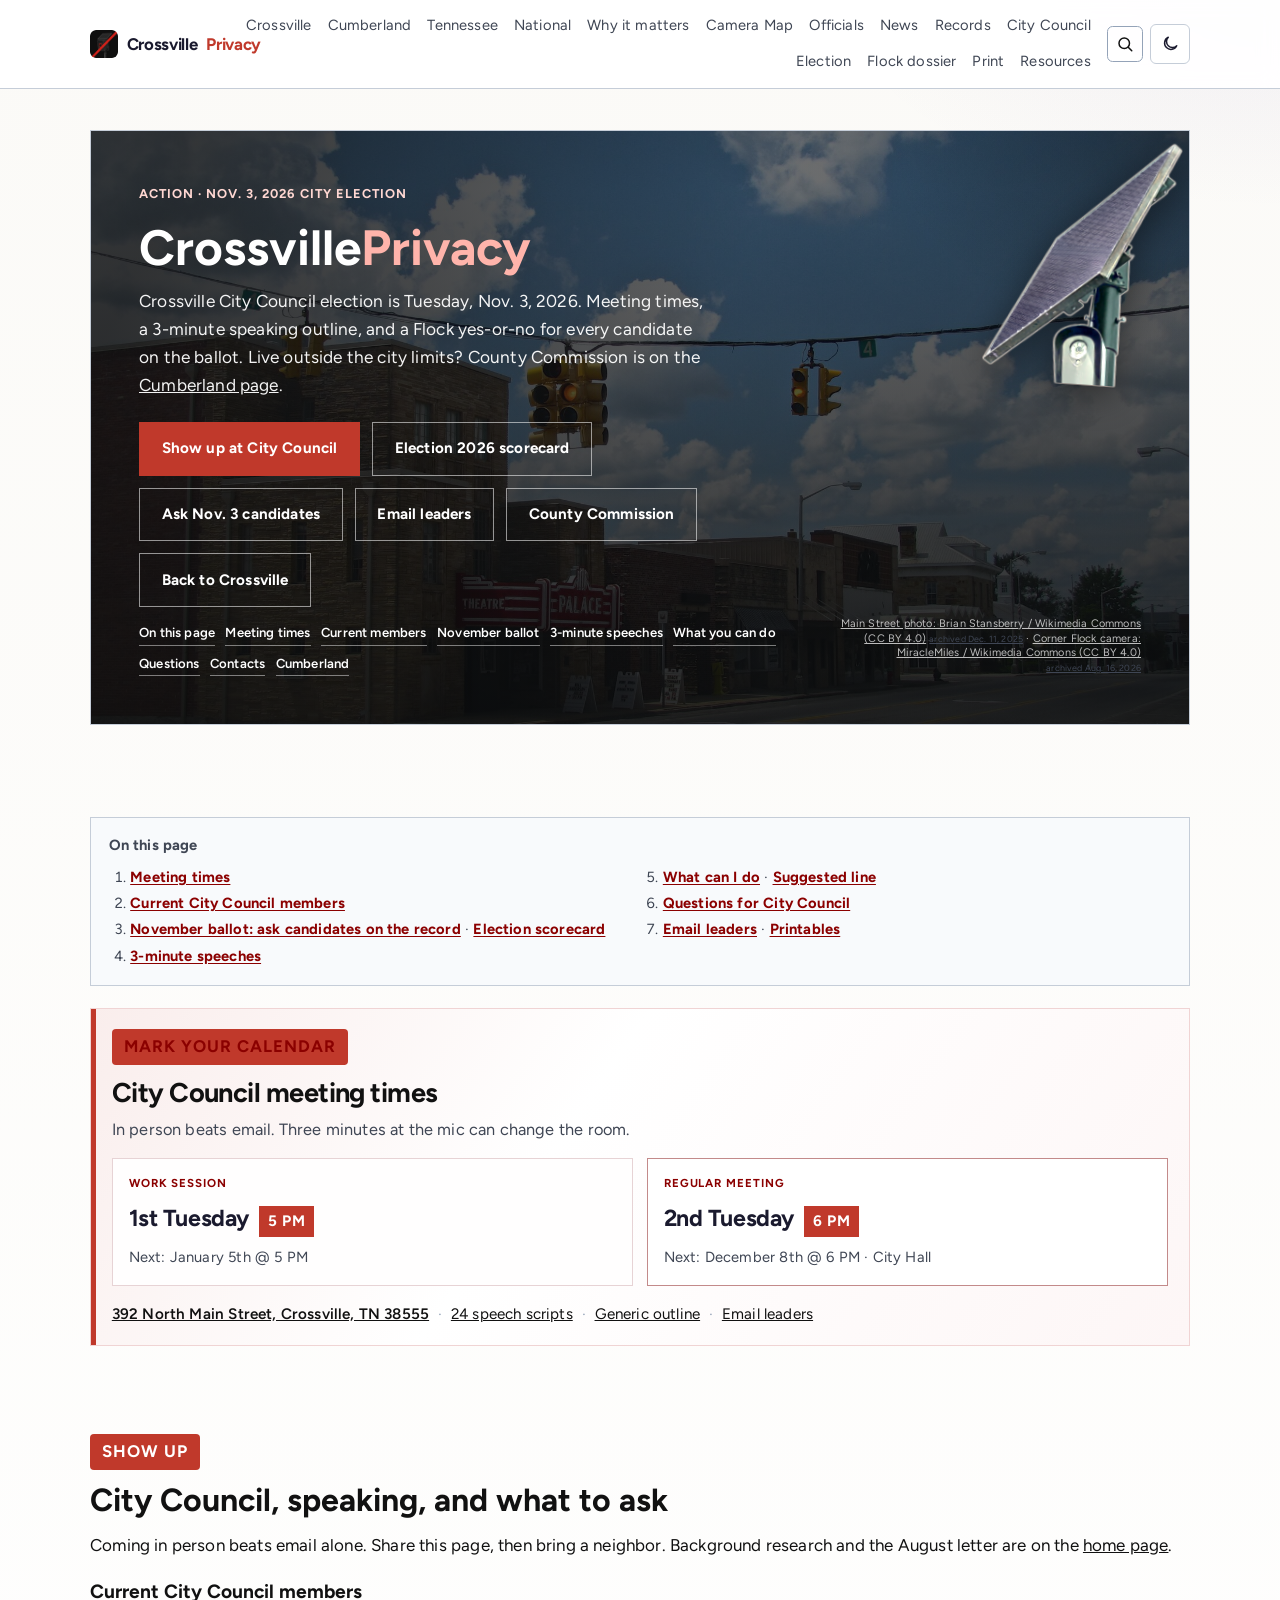
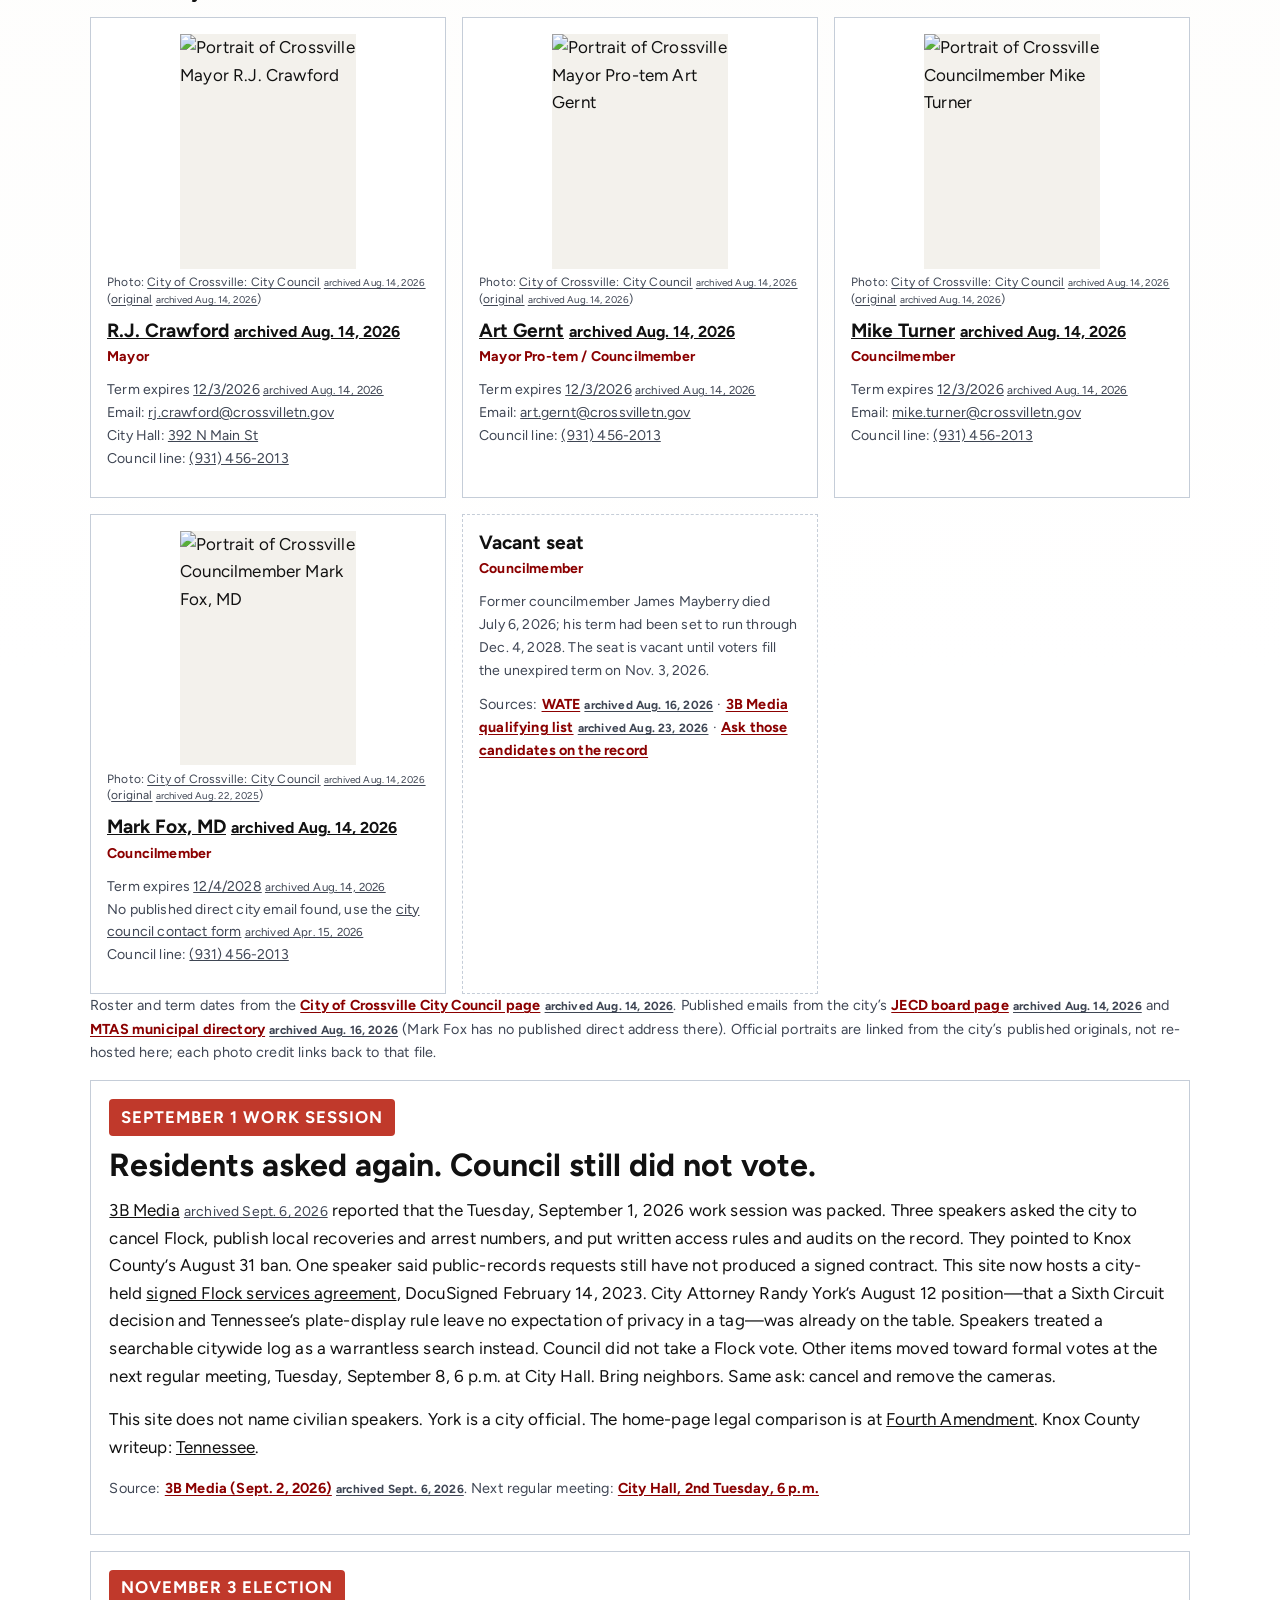
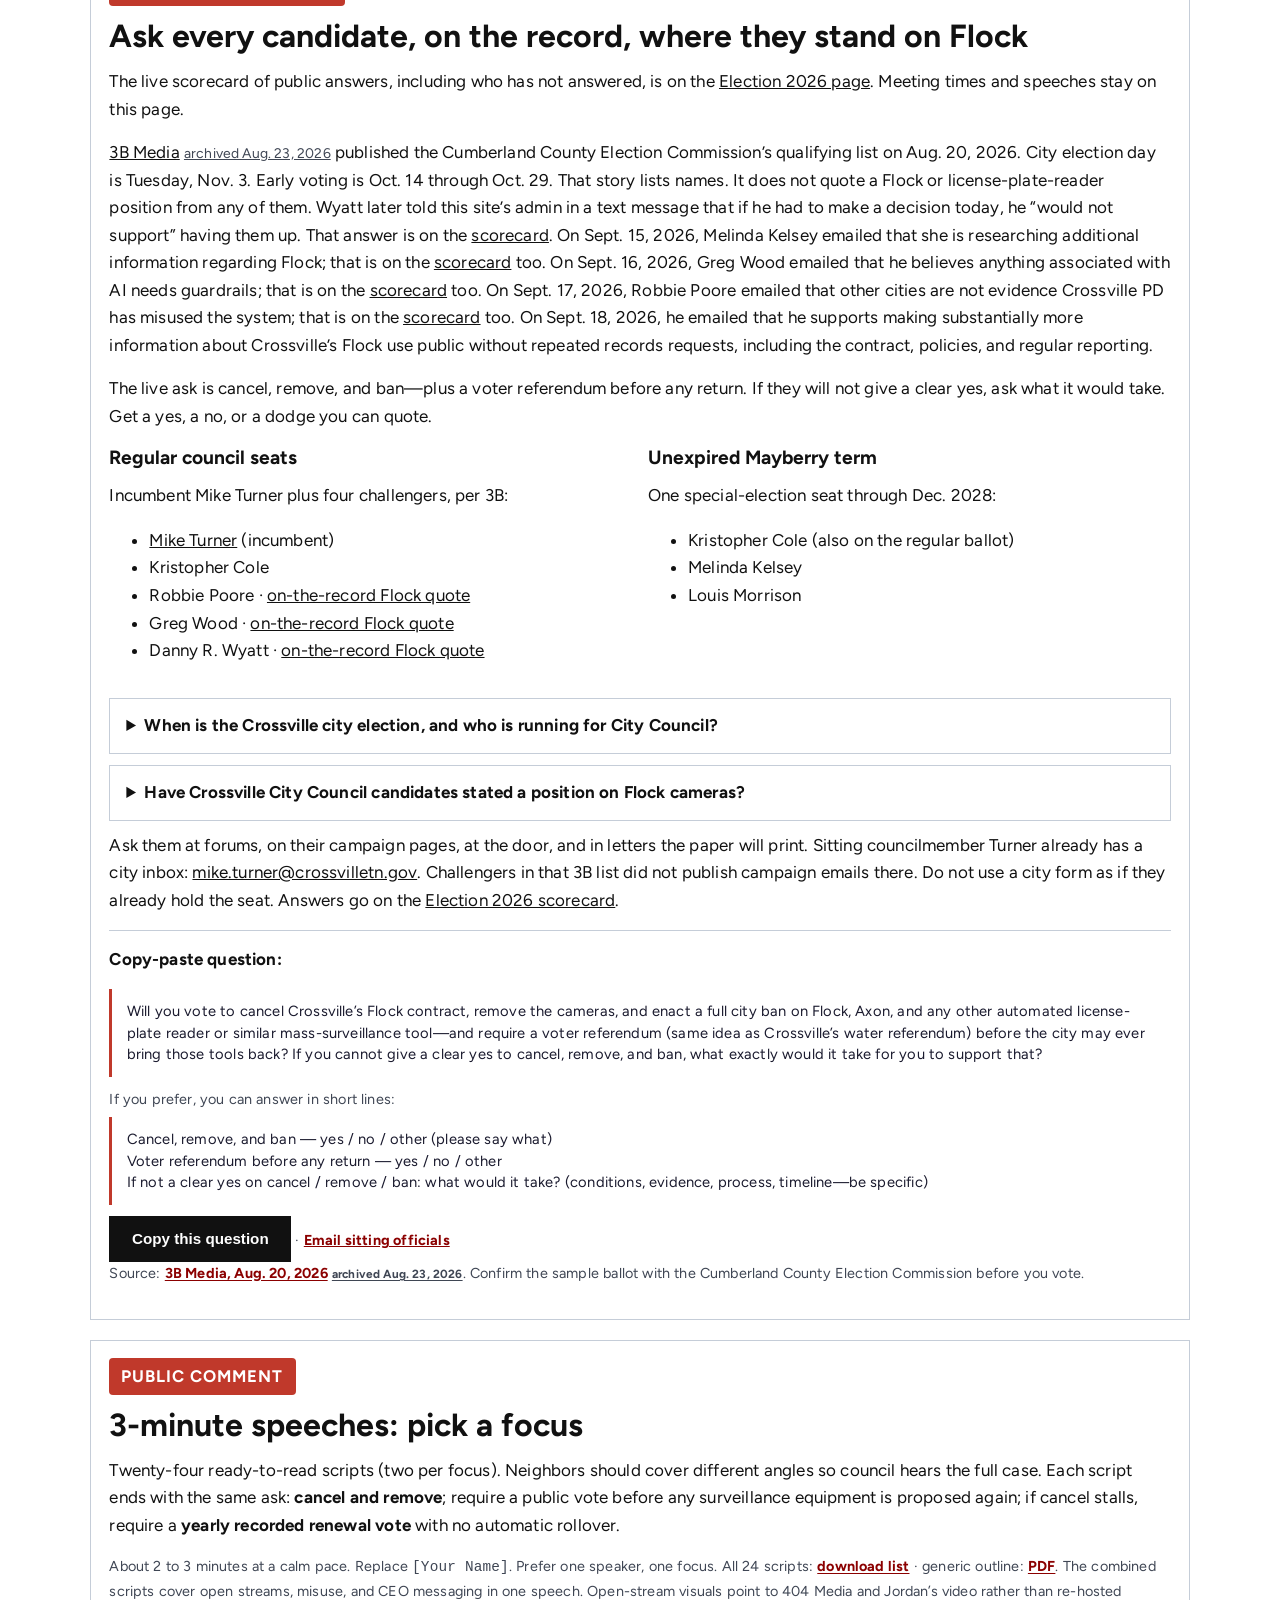
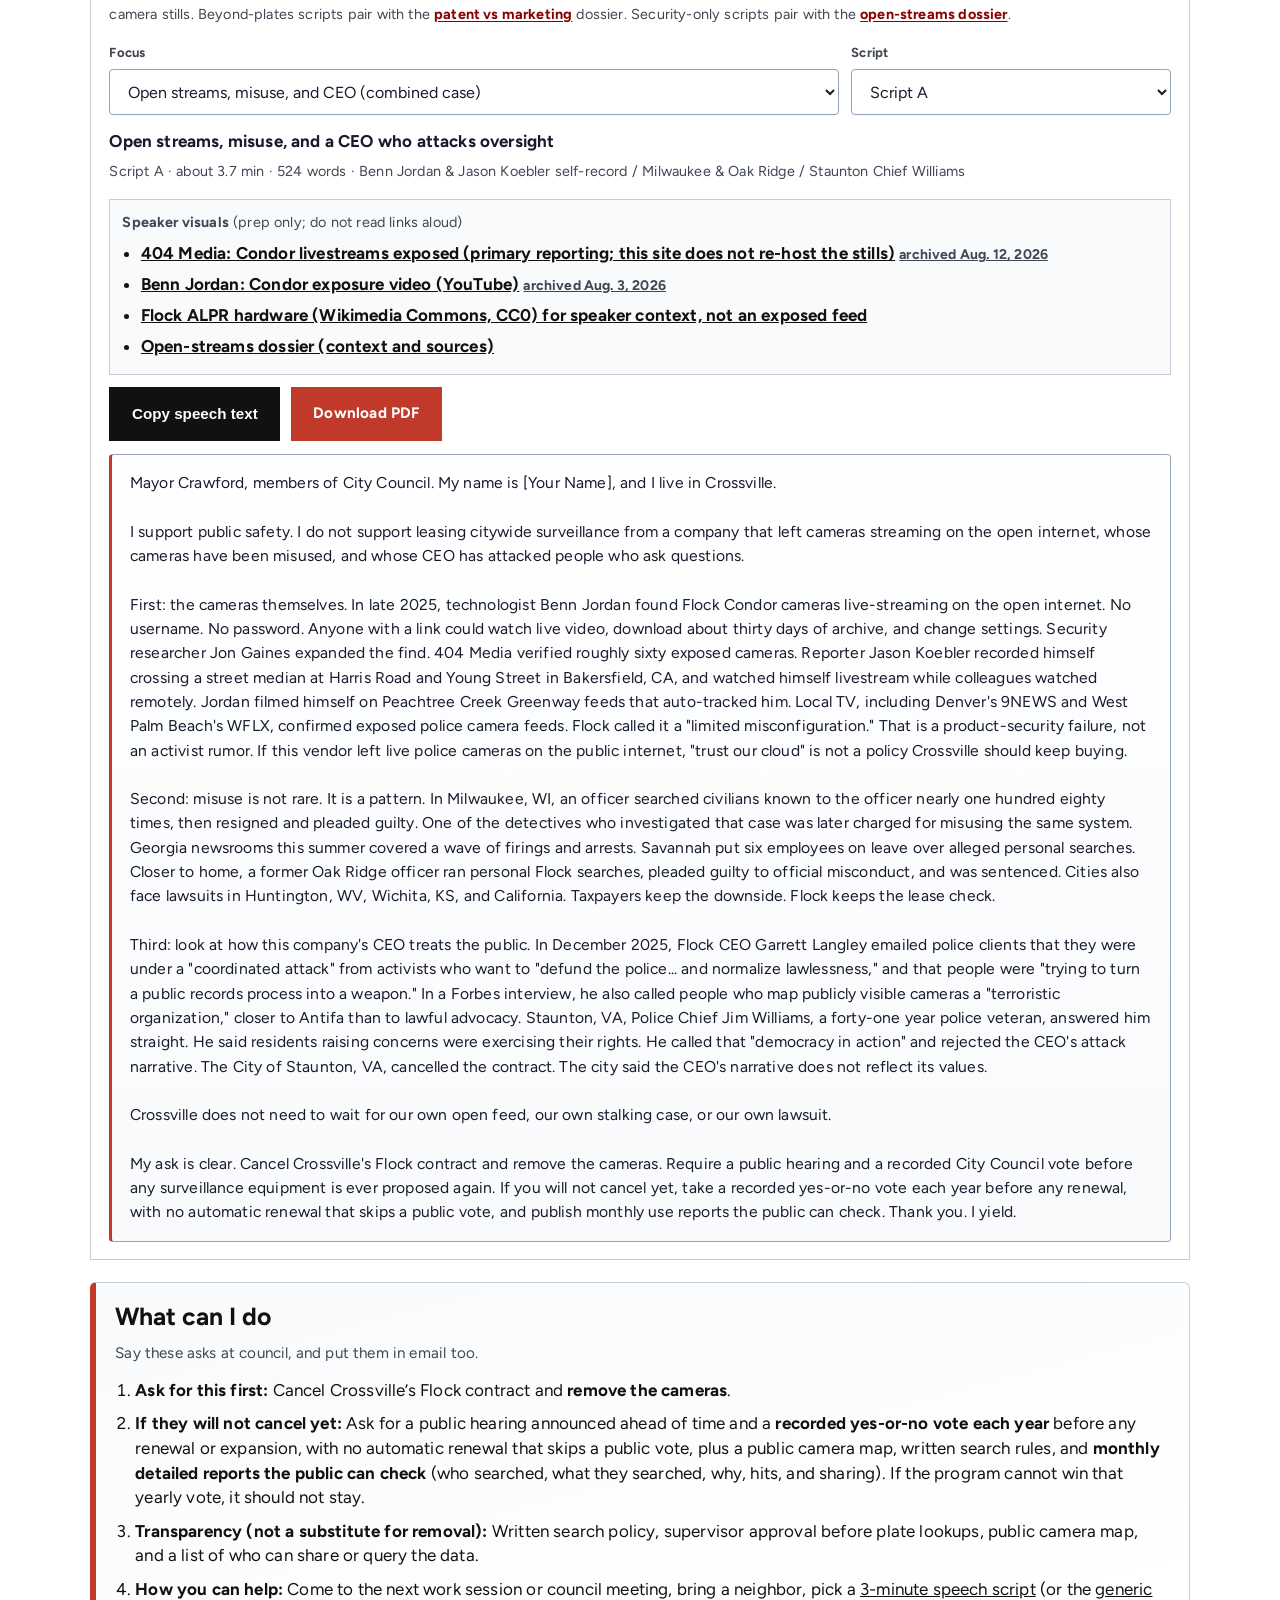
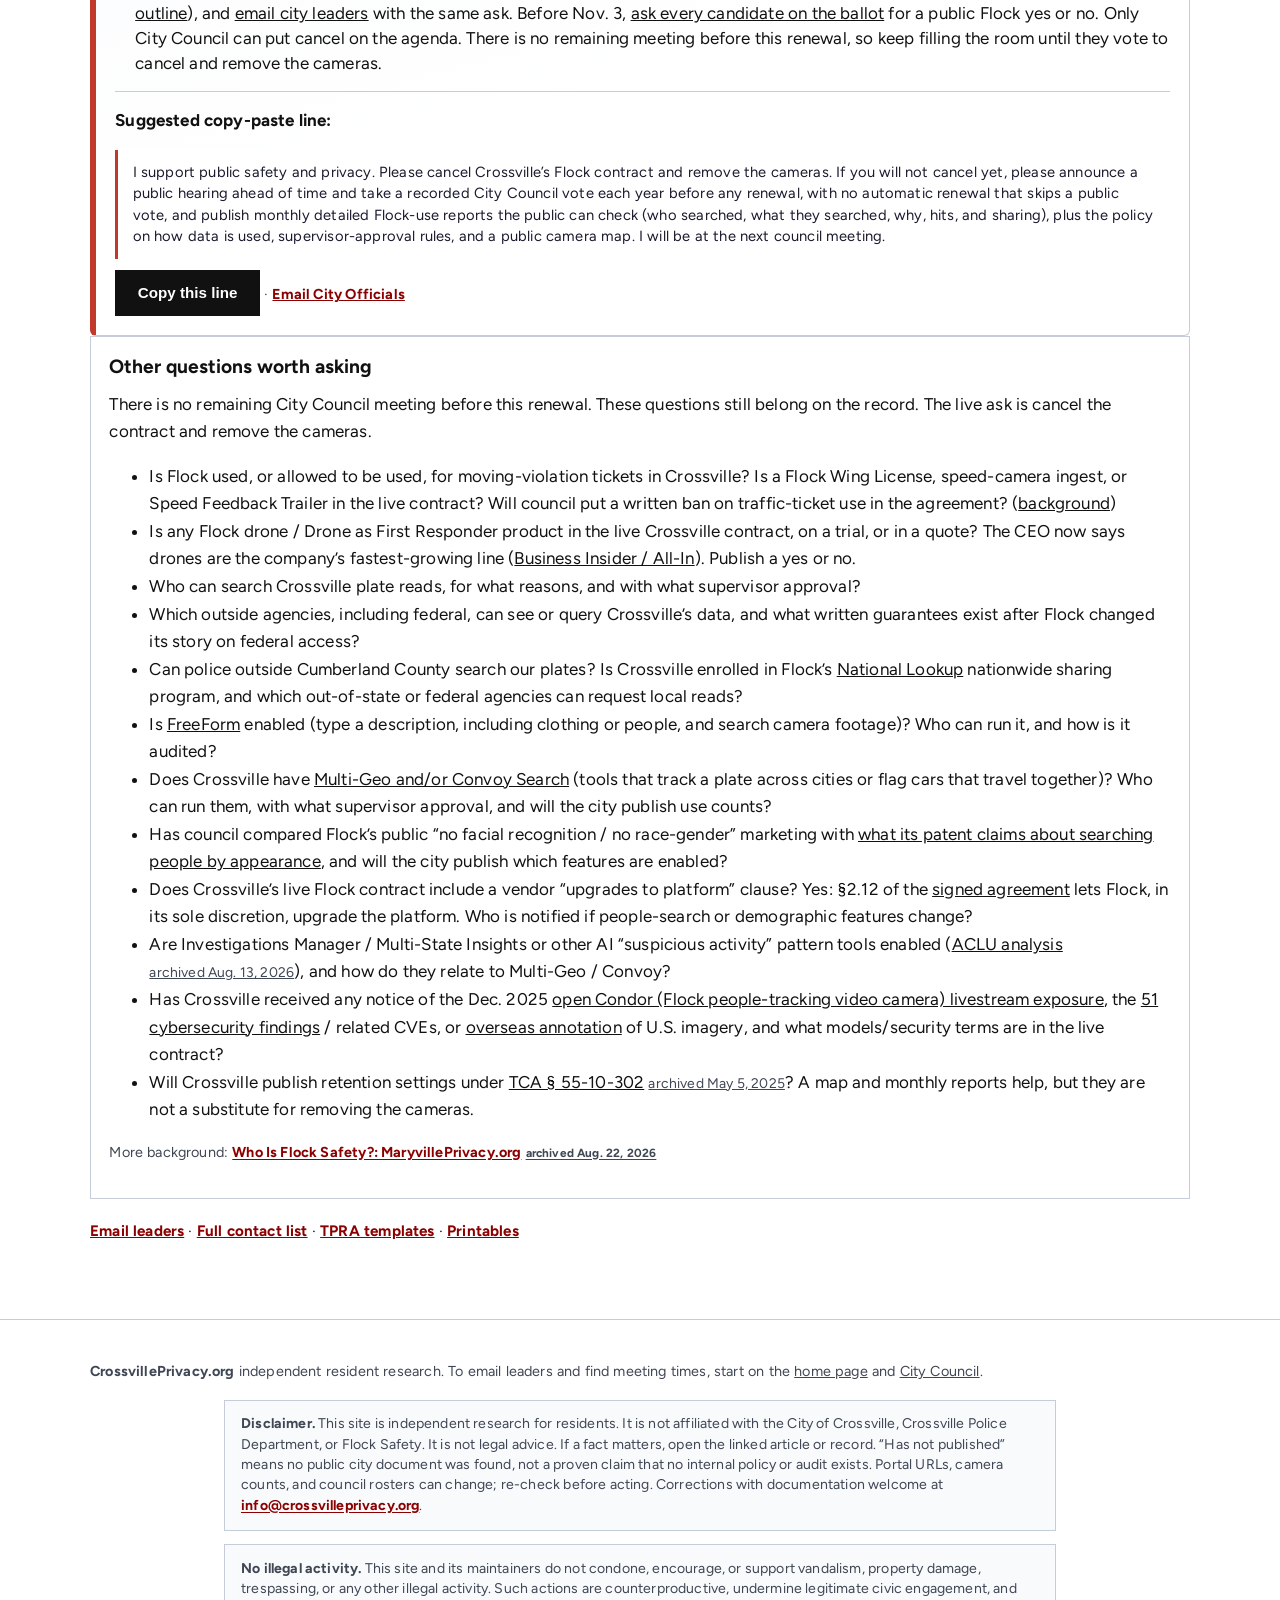
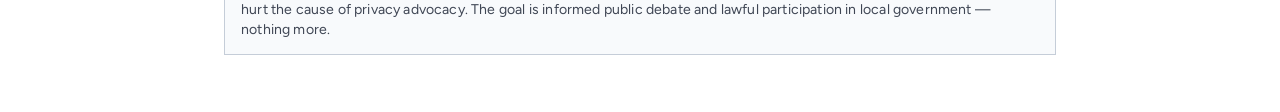
==== council.html @ 6e1a56b9 "Remove CrossvillePrivacy Facebook page links from the public site." ====
<!DOCTYPE html>
<html lang="en">
<head>
  <meta charset="utf-8" />
  <script>
    (function () {
      try {
        var stored = localStorage.getItem("crossville-theme");
        var theme = stored === "light" || stored === "dark"
          ? stored
          : (window.matchMedia("(prefers-color-scheme: dark)").matches ? "dark" : "light");
        document.documentElement.setAttribute("data-theme", theme);
        document.documentElement.style.colorScheme = theme;
      } catch (e) {}
    })();
  </script>
  <meta name="viewport" content="width=device-width, initial-scale=1, viewport-fit=cover" />
  <title>Crossville City Council election Nov. 3, 2026 · CrossvillePrivacy.org</title>
  <meta name="description" content="Crossville City Council election is Tuesday, Nov. 3, 2026. Candidates: Mike Turner, Kristopher Cole, Robbie Poore, Greg Wood, Danny R. Wyatt, Melinda Kelsey, and Louis Morrison. Sitting council: Mayor R.J. Crawford, Art Gernt, Mike Turner, Mark Fox. Ask each candidate about Flock cameras." />
  <link rel="canonical" href="https://crossvilleprivacy.org/council.html" />
  <link rel="sitemap" type="application/xml" title="Sitemap" href="https://crossvilleprivacy.org/sitemap.xml" />
  <meta property="og:type" content="website" />
  <meta property="og:site_name" content="CrossvillePrivacy.org" />
  <meta property="og:url" content="https://crossvilleprivacy.org/council.html" />
  <meta property="og:title" content="Crossville City Council election Nov. 3, 2026 · CrossvillePrivacy.org" />
  <meta property="og:description" content="Nov. 3, 2026 Crossville city election candidates, sitting City Council, meeting times, and a copy-paste Flock question. Independent resident research, not a city site." />
  <meta property="og:image" content="https://crossvilleprivacy.org/assets/hero-main-street.jpg" />
  <meta property="og:locale" content="en_US" />
  <meta name="twitter:card" content="summary_large_image" />
  <meta name="twitter:title" content="Crossville City Council election Nov. 3, 2026" />
  <meta name="twitter:description" content="Candidates, sitting council, meeting times, and a Flock yes-or-no to ask before you vote." />
  <meta name="twitter:image" content="https://crossvilleprivacy.org/assets/hero-main-street.jpg" />
  <link rel="stylesheet" href="styles.css?v=20260918-contract" />
  <link rel="icon" href="assets/favicon.svg" type="image/svg+xml" />
  <link rel="icon" href="assets/favicon-32.png" type="image/png" sizes="32x32" />
  <link rel="apple-touch-icon" href="assets/apple-touch-icon.png" />
  <meta name="theme-color" content="#c0392b" />
  <meta name="referrer" content="strict-origin-when-cross-origin" />
  <script type="application/ld+json">
  {
    "@context": "https://schema.org",
    "@graph": [
      {
        "@type": "WebPage",
        "@id": "https://crossvilleprivacy.org/council.html#webpage",
        "url": "https://crossvilleprivacy.org/council.html",
        "name": "Crossville City Council election Nov. 3, 2026",
        "description": "Independent resident page on Crossville City Council meetings, the Nov. 3, 2026 municipal election, and questions about Flock Safety cameras. Not affiliated with the City of Crossville or the Cumberland County Election Commission.",
        "isPartOf": { "@id": "https://crossvilleprivacy.org/#website" },
        "about": [
          { "@type": "Thing", "name": "Crossville City Council election, November 3, 2026" },
          { "@type": "Thing", "name": "Flock Safety cameras in Crossville, Tennessee" }
        ]
      },
      {
        "@type": "ItemList",
        "@id": "https://crossvilleprivacy.org/council.html#nov-candidates",
        "name": "Crossville City Council candidates, November 3, 2026",
        "description": "Names from the Cumberland County Election Commission qualifying list published by 3B Media on Aug. 20, 2026. This site does not quote a Flock position for these candidates.",
        "numberOfItems": 7,
        "itemListElement": [
          { "@type": "ListItem", "position": 1, "name": "Mike Turner", "url": "https://crossvilleprivacy.org/council.html#candidate-mike-turner" },
          { "@type": "ListItem", "position": 2, "name": "Kristopher Cole", "url": "https://crossvilleprivacy.org/council.html#candidate-kristopher-cole" },
          { "@type": "ListItem", "position": 3, "name": "Robbie Poore", "url": "https://crossvilleprivacy.org/council.html#candidate-robbie-poore" },
          { "@type": "ListItem", "position": 4, "name": "Greg Wood", "url": "https://crossvilleprivacy.org/council.html#candidate-greg-wood" },
          { "@type": "ListItem", "position": 5, "name": "Danny R. Wyatt", "url": "https://crossvilleprivacy.org/council.html#candidate-danny-wyatt" },
          { "@type": "ListItem", "position": 6, "name": "Melinda Kelsey", "url": "https://crossvilleprivacy.org/council.html#candidate-melinda-kelsey" },
          { "@type": "ListItem", "position": 7, "name": "Louis Morrison", "url": "https://crossvilleprivacy.org/council.html#candidate-louis-morrison" }
        ]
      },
      {
        "@type": "FAQPage",
        "@id": "https://crossvilleprivacy.org/council.html#election-faq",
        "mainEntity": [
          {
            "@type": "Question",
            "name": "When is the Crossville city election, and who is running for City Council?",
            "acceptedAnswer": {
              "@type": "Answer",
              "text": "Election day is Tuesday, Nov. 3, 2026. Early voting is Oct. 14 through Oct. 29. Regular City Council seats: Mike Turner (incumbent), Kristopher Cole, Robbie Poore, Greg Wood, and Danny R. Wyatt. Unexpired Mayberry term: Kristopher Cole, Melinda Kelsey, and Louis Morrison. Those names come from the Aug. 20, 2026 3B Media qualifying list. Confirm the sample ballot with the Cumberland County Election Commission before you vote."
            }
          },
          {
            "@type": "Question",
            "name": "Have Crossville City Council candidates stated a position on Flock cameras?",
            "acceptedAnswer": {
              "@type": "Answer",
              "text": "The Aug. 20, 2026 3B Media qualifying list names the candidates. It does not quote a Flock or license-plate-reader position from any of them. On Sept. 13, 2026, Danny Wyatt told this site’s admin in a text message that if he had to make a decision today, he “would not support” having them up. On Sept. 15, 2026, Melinda Kelsey emailed that she is researching additional information regarding Flock and has not given a clear answer yet. On Sept. 16, 2026, Greg Wood emailed that he believes anything associated with AI needs guardrails and has not given a clear answer on cancel. On Sept. 17, 2026, Robbie Poore emailed that other cities are not evidence Crossville PD has misused the system and has not given a clear answer on cancel. On Sept. 18, 2026, he emailed that he supports making substantially more information about Crossville’s Flock use public without repeated records requests, including the contract, policies, and regular reporting. Public answers, including who has not answered, are on the Election 2026 scorecard."
            }
          }
        ]
      }
    ]
  }
  </script>
</head>
<body>
  <header class="site-header">
    <div class="wrap bar">
      <a class="brand" href="index.html"><img class="brand-mark" src="assets/brand-mark.png" width="28" height="28" alt="" />Crossville<span>Privacy</span></a>
      <nav id="site-nav" class="nav" data-site-nav aria-label="Primary">
        <a href="index.html">Crossville</a>
        <a href="cumberland.html">Cumberland</a>
        <a href="tennessee.html">Tennessee</a>
        <a href="national.html">National</a>
        <a href="why.html">Why it matters</a>
        <a href="index.html#map">Camera Map</a>
        <a href="officials.html">Officials</a>
        <a href="index.html#recent-news">News</a>
        <a href="records.html">Records</a>
        <a href="council.html" aria-current="page">City Council</a>
        <a href="election.html">Election</a>
        <a href="flock.html">Flock dossier</a>
        <a href="printables.html">Print</a>
        <a href="resources.html">Resources</a>
      </nav>
      <div class="header-tools">
        <button type="button" class="theme-toggle" data-theme-toggle aria-pressed="false" aria-label="Switch to dark mode" title="Dark mode">
          <svg class="theme-icon theme-icon-sun" width="18" height="18" viewBox="0 0 24 24" fill="none" stroke="currentColor" stroke-width="2" stroke-linecap="round" stroke-linejoin="round" aria-hidden="true"><circle cx="12" cy="12" r="4" /><path d="M12 3v2M12 19v2M4.9 4.9l1.4 1.4M17.7 17.7l1.4 1.4M3 12h2M19 12h2M4.9 19.1l1.4-1.4M17.7 6.3l1.4-1.4" /></svg>
          <svg class="theme-icon theme-icon-moon" width="18" height="18" viewBox="0 0 24 24" fill="none" stroke="currentColor" stroke-width="2" stroke-linecap="round" stroke-linejoin="round" aria-hidden="true"><path d="M21 14.3A8.5 8.5 0 1 1 9.7 3 7 7 0 0 0 21 14.3z" /></svg>
        </button>
        <button type="button" class="nav-toggle" data-nav-toggle aria-controls="site-nav" aria-expanded="false" aria-label="Open menu">
          <span class="nav-toggle-bars" aria-hidden="true"></span>
        </button>
      </div>
    </div>
  </header>

  <main id="top">
    <section class="hero">
      <div class="wrap">
        <div class="hero-panel" data-hero-rotate data-hero-interval="9000">
          <div class="hero-slides" aria-hidden="true">
            <img class="hero-media is-active" src="assets/hero-main-street.jpg" alt="" width="1920" height="1468" fetchpriority="high" decoding="async" data-hero-alt="Downtown Crossville Main Street" data-hero-credit="Main Street photo: Brian Stansberry / Wikimedia Commons (CC BY 4.0)" data-hero-credit-href="https://commons.wikimedia.org/wiki/File:Crossville-Main-Street-tn1.jpg" />
            <img class="hero-media" src="assets/hero-courthouse.jpg" alt="" width="1460" height="1143" loading="lazy" decoding="async" data-hero-alt="Cumberland County Courthouse in Crossville" data-hero-credit="Courthouse photo: Brian Stansberry / Wikimedia Commons (CC BY 3.0)" data-hero-credit-href="https://commons.wikimedia.org/wiki/File:Cumberland-county-tennessee-courthouse1.jpg" />
            <img class="hero-media" src="assets/hero-homesteads-tower.jpg" alt="" width="1920" height="1440" loading="lazy" decoding="async" data-hero-alt="Cumberland Homesteads Museum and Tower near Crossville" data-hero-credit="Homesteads Tower photo: Brian Stansberry / Wikimedia Commons (CC BY 3.0)" data-hero-credit-href="https://commons.wikimedia.org/wiki/File:Cumberland-homesteads-tower-tn1.jpg" />
            <img class="hero-media" src="assets/hero-byrd-creek.jpg" alt="" width="1920" height="1277" loading="lazy" decoding="async" data-hero-alt="Byrd Creek Dam and CCC stone bridge at Cumberland Mountain State Park" data-hero-credit="Byrd Creek Dam &amp; Bridge photo: David Ratledge / Wikimedia Commons (CC BY 4.0)" data-hero-credit-href="https://commons.wikimedia.org/wiki/File:Byrd_Creek_Dam_%26_Bridge_-_Cumberland_Mountain_State_Park,_Tennessee_-_June_24,_2014.jpg" />
          </div>
          <div class="hero-watchers" aria-hidden="true">
            <span class="hero-watcher hero-watcher-right">
              <img src="assets/hero-flock-camera.png?v=1786627456" alt="" width="380" height="566" decoding="async" />
            </span>
          </div>
          <p class="visually-hidden">A decorative Flock Safety camera appears in the top-right of the banner, as if watching Crossville landmarks below.</p>
          <div class="hero-copy">
            <div class="hero-kicker">Action · Nov. 3, 2026 city election</div>
            <h1>Crossville<span>Privacy</span></h1>
            <p class="lede">Crossville City Council election is Tuesday, Nov.&nbsp;3,&nbsp;2026. Meeting times, a 3-minute speaking outline, and a Flock yes-or-no for every candidate on the ballot. Live outside the city limits? County Commission is on the <a href="cumberland.html">Cumberland page</a>.</p>
            <div class="cta-row">
              <a class="btn btn-primary" href="#council-show-up">Show up at City Council</a>
              <a class="btn btn-ghost" href="election.html#scorecard">Election 2026 scorecard</a>
              <a class="btn btn-ghost" href="#nov-ballot">Ask Nov. 3 candidates</a>
              <a class="btn btn-ghost" href="index.html#action">Email leaders</a>
              <a class="btn btn-ghost" href="cumberland.html">County Commission</a>
              <a class="btn btn-ghost" href="index.html">Back to Crossville</a>
            </div>
            <nav class="hero-jumps" aria-label="Jump to sections on this page">
              <a href="#toc">On this page</a>
              <a href="#council-show-up">Meeting times</a>
              <a href="#members">Current members</a>
              <a href="#nov-ballot">November ballot</a>
              <a href="#speech-picker">3-minute speeches</a>
              <a href="#what-can-i-do">What you can do</a>
              <a href="#ask-before-renewal">Questions</a>
              <a href="index.html#action">Contacts</a>
              <a href="cumberland.html">Cumberland</a>
            </nav>
          </div>
          <p class="hero-photo-credit" aria-label="Image credits">
            <a href="https://commons.wikimedia.org/wiki/File:Crossville-Main-Street-tn1.jpg" target="_blank" rel="noopener" data-hero-credit-link>Main Street photo: Brian Stansberry / Wikimedia Commons (CC BY 4.0)</a> <a class="source-archive" href="https://web.archive.org/web/20251211214113/https://commons.wikimedia.org/wiki/File:Crossville-Main-Street-tn1.jpg" target="_blank" rel="noopener" title="Wayback Machine snapshot"><time datetime="2025-12-11T21:41:13Z">archived Dec. 11, 2025</time></a>
            <span class="hero-credit-sep" aria-hidden="true"> · </span>
            <a href="https://commons.wikimedia.org/wiki/File:Flock_ALPR_with_Solar_Panel,_Closeup_Facing_Right,_Eatontown_NJ_(July_2026).jpg" target="_blank" rel="noopener">Corner Flock camera: MiracleMiles / Wikimedia Commons (CC BY 4.0)</a> <a class="source-archive" href="https://web.archive.org/web/20260816170843/https://commons.wikimedia.org/wiki/File:Flock_ALPR_with_Solar_Panel,_Closeup_Facing_Right,_Eatontown_NJ_(July_2026).jpg" target="_blank" rel="noopener" title="Wayback Machine snapshot"><time datetime="2026-08-16T17:08:43Z">archived Aug. 16, 2026</time></a>
          </p>
        </div>
      </div>
    </section>

    <section id="on-this-page" aria-label="On this page">
      <div class="wrap">
        <nav id="toc" class="toc" aria-label="On this page">
          <strong>On this page</strong>
          <ol class="toc-list">
            <li><a href="#council-show-up">Meeting times</a></li>
            <li><a href="#members">Current City Council members</a></li>
            <li><a href="#nov-ballot">November ballot: ask candidates on the record</a> · <a href="election.html#scorecard">Election scorecard</a></li>
            <li><a href="#speech-picker">3-minute speeches</a></li>
            <li><a href="#what-can-i-do">What can I do</a> · <a href="#letter">Suggested line</a></li>
            <li><a href="#ask-before-renewal">Questions for City Council</a></li>
            <li><a href="index.html#action">Email leaders</a> · <a href="printables.html">Printables</a></li>
          </ol>
        </nav>

        <aside class="council-meetings" aria-labelledby="council-show-up">
          <div class="council-meetings-intro">
            <span class="section-label">Mark your calendar</span>
            <h2 id="council-show-up">City Council meeting times</h2>
            <p class="council-meetings-lede">In person beats email. Three minutes at the mic can change the room.</p>
          </div>
          <div class="council-meetings-slots" role="list">
            <div class="council-meeting-slot" role="listitem">
              <p class="council-meeting-kicker">Work session</p>
              <p class="council-meeting-rule">
                <span class="council-meeting-day">1st Tuesday</span>
                <span class="council-meeting-time">5&nbsp;PM</span>
              </p>
              <p class="council-meeting-next" id="inpage-work-next">Next: typically the 1st Tuesday</p>
            </div>
            <div class="council-meeting-slot council-meeting-slot--main" role="listitem">
              <p class="council-meeting-kicker">Regular meeting</p>
              <p class="council-meeting-rule">
                <span class="council-meeting-day">2nd Tuesday</span>
                <span class="council-meeting-time">6&nbsp;PM</span>
              </p>
              <p class="council-meeting-next" id="inpage-council-next">Next: typically the 2nd Tuesday · City Hall</p>
            </div>
          </div>
          <p class="council-meetings-meta">
            <a class="council-meetings-place" href="https://www.google.com/maps/dir/?api=1&amp;destination=Crossville+City+Hall,+392+North+Main+Street,+Crossville,+TN+38555" target="_blank" rel="noopener">392 North Main Street, Crossville, TN 38555</a>
            <span class="council-meetings-sep" aria-hidden="true">·</span>
            <a href="#speech-picker">24 speech scripts</a>
            <span class="council-meetings-sep" aria-hidden="true">·</span>
            <a href="docs/Council_Public_Comment_3min.pdf">Generic outline</a>
            <span class="council-meetings-sep" aria-hidden="true">·</span>
            <a href="index.html#action">Email leaders</a>
          </p>
        </aside>
      </div>
    </section>

    <section aria-labelledby="council">
      <div class="wrap">
        <span class="section-label">Show up</span>
        <h2 id="council">City Council, speaking, and what to ask</h2>
        <p>Coming in person beats email alone. Share this page, then bring a neighbor. Background research and the August letter are on the <a href="index.html">home page</a>.</p>

        <div id="members" style="margin-top:1.25rem;">
          <h3 id="members-heading">Current City Council members</h3>
          <div class="grid-3" style="margin-top:0.85rem;" aria-labelledby="members-heading">
          <article class="official" id="official-rj-crawford">
            <img class="official-photo" src="https://crossvilletn.gov/wp-content/uploads/2024/12/IMGP3168-scaled.jpg" width="681" height="1024" alt="Portrait of Crossville Mayor R.J. Crawford" loading="lazy" decoding="async" referrerpolicy="no-referrer-when-downgrade" />
            <p class="official-photo-credit">Photo: <a href="https://crossvilletn.gov/city-council/" target="_blank" rel="noopener">City of Crossville: City Council</a> <a class="source-archive" href="https://web.archive.org/web/20260814184157/https://crossvilletn.gov/city-council/" target="_blank" rel="noopener" title="Wayback Machine snapshot"><time datetime="2026-08-14T18:41:57Z">archived Aug. 14, 2026</time></a> (<a href="https://crossvilletn.gov/wp-content/uploads/2024/12/IMGP3168-scaled.jpg" target="_blank" rel="noopener">original</a> <a class="source-archive" href="https://web.archive.org/web/20260814184201/https://crossvilletn.gov/wp-content/uploads/2024/12/IMGP3168-scaled.jpg" target="_blank" rel="noopener" title="Wayback Machine snapshot"><time datetime="2026-08-14T18:42:01Z">archived Aug. 14, 2026</time></a>)</p>
            <h3><a href="https://crossvilletn.gov/city-council/" target="_blank" rel="noopener">R.J. Crawford</a> <a class="source-archive" href="https://web.archive.org/web/20260814184157/https://crossvilletn.gov/city-council/" target="_blank" rel="noopener" title="Wayback Machine snapshot"><time datetime="2026-08-14T18:41:57Z">archived Aug. 14, 2026</time></a></h3>
            <div class="role">Mayor</div>
            <div class="meta">Term expires <a href="https://crossvilletn.gov/city-council/" target="_blank" rel="noopener">12/3/2026</a> <a class="source-archive" href="https://web.archive.org/web/20260814184157/https://crossvilletn.gov/city-council/" target="_blank" rel="noopener" title="Wayback Machine snapshot"><time datetime="2026-08-14T18:41:57Z">archived Aug. 14, 2026</time></a><br />Email: <a href="mailto:rj.crawford@crossvilletn.gov">rj.crawford@crossvilletn.gov</a><br />City Hall: <a href="https://www.google.com/maps/dir/?api=1&amp;destination=Crossville+City+Hall,+392+North+Main+Street,+Crossville,+TN+38555" target="_blank" rel="noopener">392 N Main St</a><br />Council line: <a href="tel:+19314562013">(931) 456-2013</a></div>
          </article>
          <article class="official" id="official-art-gernt">
            <img class="official-photo" src="https://crossvilletn.gov/wp-content/uploads/2022/02/Art_Gernt_2018_Councilmember-Cropped.jpg" width="462" height="628" alt="Portrait of Crossville Mayor Pro-tem Art Gernt" loading="lazy" decoding="async" referrerpolicy="no-referrer-when-downgrade" />
            <p class="official-photo-credit">Photo: <a href="https://crossvilletn.gov/city-council/" target="_blank" rel="noopener">City of Crossville: City Council</a> <a class="source-archive" href="https://web.archive.org/web/20260814184157/https://crossvilletn.gov/city-council/" target="_blank" rel="noopener" title="Wayback Machine snapshot"><time datetime="2026-08-14T18:41:57Z">archived Aug. 14, 2026</time></a> (<a href="https://crossvilletn.gov/wp-content/uploads/2022/02/Art_Gernt_2018_Councilmember-Cropped.jpg" target="_blank" rel="noopener">original</a> <a class="source-archive" href="https://web.archive.org/web/20260814184201/https://crossvilletn.gov/wp-content/uploads/2022/02/Art_Gernt_2018_Councilmember-Cropped.jpg" target="_blank" rel="noopener" title="Wayback Machine snapshot"><time datetime="2026-08-14T18:42:01Z">archived Aug. 14, 2026</time></a>)</p>
            <h3><a href="https://crossvilletn.gov/city-council/" target="_blank" rel="noopener">Art Gernt</a> <a class="source-archive" href="https://web.archive.org/web/20260814184157/https://crossvilletn.gov/city-council/" target="_blank" rel="noopener" title="Wayback Machine snapshot"><time datetime="2026-08-14T18:41:57Z">archived Aug. 14, 2026</time></a></h3>
            <div class="role">Mayor Pro-tem / Councilmember</div>
            <div class="meta">Term expires <a href="https://crossvilletn.gov/city-council/" target="_blank" rel="noopener">12/3/2026</a> <a class="source-archive" href="https://web.archive.org/web/20260814184157/https://crossvilletn.gov/city-council/" target="_blank" rel="noopener" title="Wayback Machine snapshot"><time datetime="2026-08-14T18:41:57Z">archived Aug. 14, 2026</time></a><br />Email: <a href="mailto:art.gernt@crossvilletn.gov">art.gernt@crossvilletn.gov</a><br />Council line: <a href="tel:+19314562013">(931) 456-2013</a></div>
          </article>
          <article class="official" id="official-mike-turner">
            <img class="official-photo" src="https://crossvilletn.gov/wp-content/uploads/2023/01/Mike-Turner-IMGP0015-1-Large.jpg" width="819" height="1024" alt="Portrait of Crossville Councilmember Mike Turner" loading="lazy" decoding="async" referrerpolicy="no-referrer-when-downgrade" />
            <p class="official-photo-credit">Photo: <a href="https://crossvilletn.gov/city-council/" target="_blank" rel="noopener">City of Crossville: City Council</a> <a class="source-archive" href="https://web.archive.org/web/20260814184157/https://crossvilletn.gov/city-council/" target="_blank" rel="noopener" title="Wayback Machine snapshot"><time datetime="2026-08-14T18:41:57Z">archived Aug. 14, 2026</time></a> (<a href="https://crossvilletn.gov/wp-content/uploads/2023/01/Mike-Turner-IMGP0015-1-Large.jpg" target="_blank" rel="noopener">original</a> <a class="source-archive" href="https://web.archive.org/web/20260814184207/https://crossvilletn.gov/wp-content/uploads/2023/01/Mike-Turner-IMGP0015-1-Large.jpg" target="_blank" rel="noopener" title="Wayback Machine snapshot"><time datetime="2026-08-14T18:42:07Z">archived Aug. 14, 2026</time></a>)</p>
            <h3><a href="https://crossvilletn.gov/city-council/" target="_blank" rel="noopener">Mike Turner</a> <a class="source-archive" href="https://web.archive.org/web/20260814184157/https://crossvilletn.gov/city-council/" target="_blank" rel="noopener" title="Wayback Machine snapshot"><time datetime="2026-08-14T18:41:57Z">archived Aug. 14, 2026</time></a></h3>
            <div class="role">Councilmember</div>
            <div class="meta">Term expires <a href="https://crossvilletn.gov/city-council/" target="_blank" rel="noopener">12/3/2026</a> <a class="source-archive" href="https://web.archive.org/web/20260814184157/https://crossvilletn.gov/city-council/" target="_blank" rel="noopener" title="Wayback Machine snapshot"><time datetime="2026-08-14T18:41:57Z">archived Aug. 14, 2026</time></a><br />Email: <a href="mailto:mike.turner@crossvilletn.gov">mike.turner@crossvilletn.gov</a><br />Council line: <a href="tel:+19314562013">(931) 456-2013</a></div>
          </article>
          <article class="official" id="official-mark-fox">
            <img class="official-photo" src="https://crossvilletn.gov/wp-content/uploads/2024/12/IMGP3154-scaled.jpg" width="681" height="1024" alt="Portrait of Crossville Councilmember Mark Fox, MD" loading="lazy" decoding="async" referrerpolicy="no-referrer-when-downgrade" />
            <p class="official-photo-credit">Photo: <a href="https://crossvilletn.gov/city-council/" target="_blank" rel="noopener">City of Crossville: City Council</a> <a class="source-archive" href="https://web.archive.org/web/20260814184157/https://crossvilletn.gov/city-council/" target="_blank" rel="noopener" title="Wayback Machine snapshot"><time datetime="2026-08-14T18:41:57Z">archived Aug. 14, 2026</time></a> (<a href="https://crossvilletn.gov/wp-content/uploads/2024/12/IMGP3154-scaled.jpg" target="_blank" rel="noopener">original</a> <a class="source-archive" href="https://web.archive.org/web/20250822180455/https://crossvilletn.gov/wp-content/uploads/2024/12/IMGP3154-scaled.jpg" target="_blank" rel="noopener" title="Wayback Machine snapshot"><time datetime="2025-08-22T18:04:55Z">archived Aug. 22, 2025</time></a>)</p>
            <h3><a href="https://crossvilletn.gov/city-council/" target="_blank" rel="noopener">Mark Fox, MD</a> <a class="source-archive" href="https://web.archive.org/web/20260814184157/https://crossvilletn.gov/city-council/" target="_blank" rel="noopener" title="Wayback Machine snapshot"><time datetime="2026-08-14T18:41:57Z">archived Aug. 14, 2026</time></a></h3>
            <div class="role">Councilmember</div>
            <div class="meta">Term expires <a href="https://crossvilletn.gov/city-council/" target="_blank" rel="noopener">12/4/2028</a> <a class="source-archive" href="https://web.archive.org/web/20260814184157/https://crossvilletn.gov/city-council/" target="_blank" rel="noopener" title="Wayback Machine snapshot"><time datetime="2026-08-14T18:41:57Z">archived Aug. 14, 2026</time></a><br />No published direct city email found, use the <a href="https://crossvilletn.gov/form_citycouncilmember/" target="_blank" rel="noopener">city council contact form</a> <a class="source-archive" href="https://web.archive.org/web/20260415132729/https://crossvilletn.gov/form_citycouncilmember/" target="_blank" rel="noopener" title="Wayback Machine snapshot"><time datetime="2026-04-15T13:27:29Z">archived Apr. 15, 2026</time></a><br />Council line: <a href="tel:+19314562013">(931) 456-2013</a></div>
          </article>
          <article class="official vacant">
            <h3>Vacant seat</h3>
            <div class="role">Councilmember</div>
            <div class="meta">Former councilmember James Mayberry died July&nbsp;6,&nbsp;2026; his term had been set to run through Dec.&nbsp;4,&nbsp;2028. The seat is vacant until voters fill the unexpired term on Nov.&nbsp;3,&nbsp;2026.</div>
            <p class="note" style="margin:0;">Sources: <a href="https://www.wate.com/news/cumberland-county-news/crossville-council-member-james-mayberry-dies/" target="_blank" rel="noopener">WATE</a> <a class="source-archive" href="https://web.archive.org/web/20260816174334/https://www.wate.com/news/cumberland-county-news/crossville-council-member-james-mayberry-dies/" target="_blank" rel="noopener" title="Wayback Machine snapshot"><time datetime="2026-08-16T17:43:34Z">archived Aug. 16, 2026</time></a> · <a href="https://3bmedianews.com/candidates-for-crossville-city-council-election/" target="_blank" rel="noopener">3B Media qualifying list</a> <a class="source-archive" href="https://web.archive.org/web/20260823113838/https://3bmedianews.com/candidates-for-crossville-city-council-election/" target="_blank" rel="noopener" title="Wayback Machine snapshot"><time datetime="2026-08-23T11:38:38Z">archived Aug. 23, 2026</time></a> · <a href="#nov-ballot">Ask those candidates on the record</a></p>
          </article>
          </div>
        </div>
        <p class="note">Roster and term dates from the <a href="https://crossvilletn.gov/city-council/" target="_blank" rel="noopener">City of Crossville City Council page</a> <a class="source-archive" href="https://web.archive.org/web/20260814184157/https://crossvilletn.gov/city-council/" target="_blank" rel="noopener" title="Wayback Machine snapshot"><time datetime="2026-08-14T18:41:57Z">archived Aug. 14, 2026</time></a>. Published emails from the city’s <a href="https://crossvilletn.gov/city-council/boards-committees/joint-economic-and-community-development/" target="_blank" rel="noopener">JECD board page</a> <a class="source-archive" href="https://web.archive.org/web/20260814184224/https://crossvilletn.gov/city-council/boards-committees/joint-economic-and-community-development/" target="_blank" rel="noopener" title="Wayback Machine snapshot"><time datetime="2026-08-14T18:42:24Z">archived Aug. 14, 2026</time></a> and <a href="https://www.mtas.tennessee.edu/directories/cities/crossville" target="_blank" rel="noopener">MTAS municipal directory</a> <a class="source-archive" href="https://web.archive.org/web/20260816173845/https://www.mtas.tennessee.edu/directories/cities/crossville" target="_blank" rel="noopener" title="Wayback Machine snapshot"><time datetime="2026-08-16T17:38:45Z">archived Aug. 16, 2026</time></a> (Mark Fox has no published direct address there). Official portraits are linked from the city’s published originals, not re-hosted here; each photo credit links back to that file.</p>

        <div class="panel" id="sept1-work-session" aria-labelledby="sept1-work-session-heading">
          <span class="section-label">September 1 work session</span>
          <h2 id="sept1-work-session-heading">Residents asked again. Council still did not vote.</h2>
          <p><a href="https://3bmedianews.com/crossville-council-hears-public-calls-to-remove-flock-cameras-at-tuesday-work-session/" target="_blank" rel="noopener">3B Media</a> <a class="source-archive" href="https://web.archive.org/web/20260906113649/https://3bmedianews.com/crossville-council-hears-public-calls-to-remove-flock-cameras-at-tuesday-work-session/" target="_blank" rel="noopener" title="Wayback Machine snapshot"><time datetime="2026-09-06T11:36:49Z">archived Sept. 6, 2026</time></a> reported that the Tuesday, September 1, 2026 work session was packed. Three speakers asked the city to cancel Flock, publish local recoveries and arrest numbers, and put written access rules and audits on the record. They pointed to Knox County’s August 31 ban. One speaker said public-records requests still have not produced a signed contract. This site now hosts a city-held <a href="docs/Crossville_PD_Flock_Services_Agreement.pdf">signed Flock services agreement</a>, DocuSigned February 14, 2023. City Attorney Randy York’s August 12 position—that a Sixth Circuit decision and Tennessee’s plate-display rule leave no expectation of privacy in a tag—was already on the table. Speakers treated a searchable citywide log as a warrantless search instead. Council did not take a Flock vote. Other items moved toward formal votes at the next regular meeting, Tuesday, September 8, 6 p.m. at City Hall. Bring neighbors. Same ask: cancel and remove the cameras.</p>
          <p>This site does not name civilian speakers. York is a city official. The home-page legal comparison is at <a href="index.html#fourth">Fourth Amendment</a>. Knox County writeup: <a href="tennessee.html#knox-flock-ban">Tennessee</a>.</p>
          <p class="note">Source: <a href="https://3bmedianews.com/crossville-council-hears-public-calls-to-remove-flock-cameras-at-tuesday-work-session/" target="_blank" rel="noopener">3B Media (Sept. 2, 2026)</a> <a class="source-archive" href="https://web.archive.org/web/20260906113649/https://3bmedianews.com/crossville-council-hears-public-calls-to-remove-flock-cameras-at-tuesday-work-session/" target="_blank" rel="noopener" title="Wayback Machine snapshot"><time datetime="2026-09-06T11:36:49Z">archived Sept. 6, 2026</time></a>. Next regular meeting: <a href="#council">City Hall, 2nd Tuesday, 6 p.m.</a></p>
        </div>

        <div class="panel" id="nov-ballot" aria-labelledby="nov-ballot-heading">
          <span class="section-label">November 3 election</span>
          <h2 id="nov-ballot-heading">Ask every candidate, on the record, where they stand on Flock</h2>
          <p>The live scorecard of public answers, including who has not answered, is on the <a href="election.html#scorecard">Election 2026 page</a>. Meeting times and speeches stay on this page.</p>
          <p><a href="https://3bmedianews.com/candidates-for-crossville-city-council-election/" target="_blank" rel="noopener">3B Media</a> <a class="source-archive" href="https://web.archive.org/web/20260823113838/https://3bmedianews.com/candidates-for-crossville-city-council-election/" target="_blank" rel="noopener" title="Wayback Machine snapshot"><time datetime="2026-08-23T11:38:38Z">archived Aug. 23, 2026</time></a> published the Cumberland County Election Commission’s qualifying list on Aug.&nbsp;20,&nbsp;2026. City election day is Tuesday, Nov.&nbsp;3. Early voting is Oct.&nbsp;14 through Oct.&nbsp;29. That story lists names. It does not quote a Flock or license-plate-reader position from any of them. Wyatt later told this site’s admin in a text message that if he had to make a decision today, he “would not support” having them up. That answer is on the <a href="election.html#score-danny-wyatt">scorecard</a>. On Sept.&nbsp;15,&nbsp;2026, Melinda Kelsey emailed that she is researching additional information regarding Flock; that is on the <a href="election.html#score-melinda-kelsey">scorecard</a> too. On Sept.&nbsp;16,&nbsp;2026, Greg Wood emailed that he believes anything associated with AI needs guardrails; that is on the <a href="election.html#score-greg-wood">scorecard</a> too. On Sept.&nbsp;17,&nbsp;2026, Robbie Poore emailed that other cities are not evidence Crossville PD has misused the system; that is on the <a href="election.html#score-robbie-poore">scorecard</a> too. On Sept.&nbsp;18,&nbsp;2026, he emailed that he supports making substantially more information about Crossville’s Flock use public without repeated records requests, including the contract, policies, and regular reporting.</p>
          <p>The live ask is cancel, remove, and ban—plus a voter referendum before any return. If they will not give a clear yes, ask what it would take. Get a yes, a no, or a dodge you can quote.</p>
          <div class="grid-2" style="margin-top:0.85rem;">
            <article>
              <h3>Regular council seats</h3>
              <p>Incumbent Mike Turner plus four challengers, per 3B:</p>
              <ul>
                <li id="candidate-mike-turner"><a href="#official-mike-turner">Mike Turner</a> (incumbent)</li>
                <li id="candidate-kristopher-cole">Kristopher Cole</li>
                <li id="candidate-robbie-poore">Robbie Poore · <a href="election.html#score-robbie-poore">on-the-record Flock quote</a></li>
                <li id="candidate-greg-wood">Greg Wood · <a href="election.html#score-greg-wood">on-the-record Flock quote</a></li>
                <li id="candidate-danny-wyatt">Danny R. Wyatt · <a href="election.html#score-danny-wyatt">on-the-record Flock quote</a></li>
              </ul>
            </article>
            <article>
              <h3>Unexpired Mayberry term</h3>
              <p>One special-election seat through Dec.&nbsp;2028:</p>
              <ul>
                <li>Kristopher Cole (also on the regular ballot)</li>
                <li id="candidate-melinda-kelsey">Melinda Kelsey</li>
                <li id="candidate-louis-morrison">Louis Morrison</li>
              </ul>
            </article>
          </div>
          <div class="faq" style="margin-top:1rem;">
            <details>
              <summary>When is the Crossville city election, and who is running for City Council?</summary>
              <p>Election day is Tuesday, Nov.&nbsp;3,&nbsp;2026. Early voting is Oct.&nbsp;14 through Oct.&nbsp;29. Regular City Council seats: <a href="#candidate-mike-turner">Mike Turner</a> (incumbent), <a href="#candidate-kristopher-cole">Kristopher Cole</a>, <a href="#candidate-robbie-poore">Robbie Poore</a>, <a href="#candidate-greg-wood">Greg Wood</a>, and <a href="#candidate-danny-wyatt">Danny R. Wyatt</a>. Unexpired Mayberry term: Cole, <a href="#candidate-melinda-kelsey">Melinda Kelsey</a>, and <a href="#candidate-louis-morrison">Louis Morrison</a>. Those names come from the Aug.&nbsp;20,&nbsp;2026 <a href="https://3bmedianews.com/candidates-for-crossville-city-council-election/" target="_blank" rel="noopener">3B Media</a> <a class="source-archive" href="https://web.archive.org/web/20260823113838/https://3bmedianews.com/candidates-for-crossville-city-council-election/" target="_blank" rel="noopener" title="Wayback Machine snapshot"><time datetime="2026-08-23T11:38:38Z">archived Aug. 23, 2026</time></a> qualifying list. Confirm the sample ballot with the Cumberland County Election Commission before you vote.</p>
            </details>
            <details>
              <summary>Have Crossville City Council candidates stated a position on Flock cameras?</summary>
              <p>The Aug.&nbsp;20,&nbsp;2026 <a href="https://3bmedianews.com/candidates-for-crossville-city-council-election/" target="_blank" rel="noopener">3B Media</a> <a class="source-archive" href="https://web.archive.org/web/20260823113838/https://3bmedianews.com/candidates-for-crossville-city-council-election/" target="_blank" rel="noopener" title="Wayback Machine snapshot"><time datetime="2026-08-23T11:38:38Z">archived Aug. 23, 2026</time></a> qualifying list names the candidates. It does not quote a Flock or license-plate-reader position from any of them. On Sept.&nbsp;13,&nbsp;2026, Wyatt told this site’s admin in a text message that if he had to make a decision today, he “would not support” having them up. On Sept.&nbsp;15,&nbsp;2026, Melinda Kelsey emailed that she is researching additional information regarding Flock and has not given a clear answer yet. On Sept.&nbsp;16,&nbsp;2026, Greg Wood emailed that he believes anything associated with AI needs guardrails and has not given a clear answer on cancel. On Sept.&nbsp;17,&nbsp;2026, Robbie Poore emailed that other cities are not evidence Crossville PD has misused the system and has not given a clear answer on cancel. On Sept.&nbsp;18,&nbsp;2026, he emailed that he supports making substantially more information about Crossville’s Flock use public without repeated records requests, including the contract, policies, and regular reporting. Answers, including who has not answered, are on the <a href="election.html#scorecard">Election 2026 scorecard</a>.</p>
            </details>
          </div>
          <p>Ask them at forums, on their campaign pages, at the door, and in letters the paper will print. Sitting councilmember Turner already has a city inbox: <a href="mailto:mike.turner@crossvilletn.gov">mike.turner@crossvilletn.gov</a>. Challengers in that 3B list did not publish campaign emails there. Do not use a city form as if they already hold the seat. Answers go on the <a href="election.html#scorecard">Election 2026 scorecard</a>.</p>
          <div class="suggested-line">
            <p><strong>Copy-paste question:</strong></p>
            <blockquote>
              Will you vote to cancel Crossville’s Flock contract, remove the cameras, and enact a full city ban on Flock, Axon, and any other automated license-plate reader or similar mass-surveillance tool—and require a voter referendum (same idea as Crossville’s water referendum) before the city may ever bring those tools back? If you cannot give a clear yes to cancel, remove, and ban, what exactly would it take for you to support that?
            </blockquote>
            <p class="note" style="margin:0.65rem 0 0.35rem;">If you prefer, you can answer in short lines:</p>
            <blockquote>
              Cancel, remove, and ban — yes / no / other (please say what)<br />
              Voter referendum before any return — yes / no / other<br />
              If not a clear yes on cancel / remove / ban: what would it take? (conditions, evidence, process, timeline—be specific)
            </blockquote>
            <p class="note" style="margin:0.65rem 0 0;">
              <button type="button" class="btn btn-dark" data-copy-letter="candidate" data-label="Copy this question">Copy this question</button>
              · <a href="index.html#action">Email sitting officials</a>
            </p>
          </div>
          <p class="note">Source: <a href="https://3bmedianews.com/candidates-for-crossville-city-council-election/" target="_blank" rel="noopener">3B Media, Aug. 20, 2026</a> <a class="source-archive" href="https://web.archive.org/web/20260823113838/https://3bmedianews.com/candidates-for-crossville-city-council-election/" target="_blank" rel="noopener" title="Wayback Machine snapshot"><time datetime="2026-08-23T11:38:38Z">archived Aug. 23, 2026</time></a>. Confirm the sample ballot with the Cumberland County Election Commission before you vote.</p>
        </div>

        <section class="panel" id="speech-picker" data-json-url="docs/Council_Speeches_3min.json" aria-labelledby="speech-picker-heading">
          <span class="section-label">Public comment</span>
          <h2 id="speech-picker-heading">3-minute speeches: pick a focus</h2>
          <p>Twenty-four ready-to-read scripts (two per focus). Neighbors should cover different angles so council hears the full case. Each script ends with the same ask: <strong>cancel and remove</strong>; require a public vote before any surveillance equipment is proposed again; if cancel stalls, require a <strong>yearly recorded renewal vote</strong> with no automatic rollover.</p>
          <p class="note">About 2 to 3 minutes at a calm pace. Replace <code>[Your Name]</code>. Prefer one speaker, one focus. All 24 scripts: <a href="docs/Council_Speeches_3min.json">download list</a> · generic outline: <a href="docs/Council_Public_Comment_3min.pdf">PDF</a>.
            The combined scripts cover open streams, misuse, and CEO messaging in one speech. Open-stream visuals point to 404 Media and Jordan’s video rather than re-hosted camera stills. Beyond-plates scripts pair with the <a href="flock.html#patent-vs-marketing">patent vs marketing</a> dossier. Security-only scripts pair with the <a href="flock.html#open-streams">open-streams dossier</a>.</p>

          <div class="speech-picker-controls">
            <div class="speech-field">
              <span>Focus</span>
              <select id="speech-focus" data-speech-focus aria-describedby="speech-picker-heading" aria-label="Focus">
                <option value="combined">Open streams, misuse, and CEO (combined case)</option>
                <option value="beyond-plates">More than plates (patent vs marketing)</option>
                <option value="efficacy">Money vs. low hit rate</option>
                <option value="security">Cameras left unsecured (technologist Benn Jordan)</option>
                <option value="abuse">Abuse cases in Tennessee and Georgia</option>
                <option value="ceo">CEO &amp; vendor trust</option>
                <option value="transparency">No public transparency / trust-me model</option>
                <option value="cancellations">Cities cancelling and removing Flock</option>
                <option value="liability">Taxpayer liability from plate misreads</option>
                <option value="sharing">Cross-county sharing, profiles &amp; convoys</option>
                <option value="unpopularity">Unpopular with voters</option>
                <option value="vendor-swap">Vendor swap is not privacy (Not just Flock)</option>
              </select>
            </div>
            <div class="speech-field">
              <span>Script</span>
              <select id="speech-variant" data-speech-variant aria-label="Script">
                <option value="A">Script A</option>
                <option value="B">Script B</option>
              </select>
            </div>
          </div>

          <div class="speech-meta" data-speech-meta hidden>
            <p class="speech-meta-line"><strong data-speech-title></strong></p>
            <p class="note" data-speech-stats></p>
            <div class="speech-visuals" data-speech-visuals hidden>
              <p class="note speech-visuals-label"><strong>Speaker visuals</strong> (prep only; do not read links aloud)</p>
              <ul class="speech-visuals-list" data-speech-visuals-list></ul>
            </div>
          </div>

          <div class="speech-actions">
            <button type="button" class="btn btn-dark" data-speech-copy data-label="Copy speech text">Copy speech text</button>
            <a class="btn btn-primary" data-speech-download href="docs/speeches/Council_Speech_efficacy_a.pdf" download>Download PDF</a>
          </div>

          <pre class="speech-preview" data-speech-preview tabindex="0" aria-live="polite">Loading speech text…</pre>

          <noscript>
            <p>Turn on JavaScript to preview and copy, or <a href="docs/speeches/Council_Speech_combined_a.pdf">download the speech PDFs</a>.</p>
          </noscript>
        </section>

        <aside class="game-plan" aria-labelledby="what-can-i-do">
          <h2 id="what-can-i-do">What can I do</h2>
          <p class="game-plan-lede">Say these asks at council, and put them in email too.</p>
          <ol class="game-plan-steps">
            <li><strong>Ask for this first:</strong> Cancel Crossville’s Flock contract and <strong>remove the cameras</strong>.</li>
            <li><strong>If they will not cancel yet:</strong> Ask for a public hearing announced ahead of time and a <strong>recorded yes-or-no vote each year</strong> before any renewal or expansion, with no automatic renewal that skips a public vote, plus a public camera map, written search rules, and <strong>monthly detailed reports the public can check</strong> (who searched, what they searched, why, hits, and sharing). If the program cannot win that yearly vote, it should not stay.</li>
            <li><strong>Transparency (not a substitute for removal):</strong> Written search policy, supervisor approval before plate lookups, public camera map, and a list of who can share or query the data.</li>
            <li><strong>How you can help:</strong> Come to the next work session or council meeting, bring a neighbor, pick a <a href="#speech-picker">3-minute speech script</a> (or the <a href="docs/Council_Public_Comment_3min.pdf">generic outline</a>), and <a href="index.html#action">email city leaders</a> with the same ask. Before Nov.&nbsp;3, <a href="#nov-ballot">ask every candidate on the ballot</a> for a public Flock yes or no. Only City Council can put cancel on the agenda. There is no remaining meeting before this renewal, so keep filling the room until they vote to cancel and remove the cameras.</li>
          </ol>
          <div id="letter" class="suggested-line">
            <p><strong>Suggested copy-paste line:</strong></p>
            <blockquote>
              I support public safety and privacy. Please cancel Crossville’s Flock contract and remove the cameras. If you will not cancel yet, please announce a public hearing ahead of time and take a recorded City Council vote each year before any renewal, with no automatic renewal that skips a public vote, and publish monthly detailed Flock-use reports the public can check (who searched, what they searched, why, hits, and sharing), plus the policy on how data is used, supervisor-approval rules, and a public camera map. I will be at the next council meeting.
            </blockquote>
            <p class="note" style="margin:0.65rem 0 0;">
              <button type="button" class="btn btn-dark" data-copy-letter="spoken" data-label="Copy this line">Copy this line</button>
              · <a href="index.html#action">Email City Officials</a>
            </p>
          </div>
        </aside>

        
<div class="panel" aria-labelledby="ask-before-renewal">
          <h3 id="ask-before-renewal">Other questions worth asking</h3>
          <p>There is no remaining City Council meeting before this renewal. These questions still belong on the record. The live ask is cancel the contract and remove the cameras.</p>
          <ul>
            <li>Is Flock used, or allowed to be used, for moving-violation tickets in Crossville? Is a Flock Wing License, speed-camera ingest, or Speed Feedback Trailer in the live contract? Will council put a written ban on traffic-ticket use in the agreement? (<a href="flock.html#traffic-tickets">background</a>)</li>
            <li>Is any Flock drone / Drone as First Responder product in the live Crossville contract, on a trial, or in a quote? The CEO now says drones are the company’s fastest-growing line (<a href="flock.html#ceo-allin-drones">Business Insider / All-In</a>). Publish a yes or no.</li>
            <li>Who can search Crossville plate reads, for what reasons, and with what supervisor approval?</li>
            <li>Which outside agencies, including federal, can see or query Crossville’s data, and what written guarantees exist after Flock changed its story on federal access?</li>
            <li>Can police outside Cumberland County search our plates? Is Crossville enrolled in Flock’s <a href="flock.html#ceo-federal-pilots">National Lookup</a> nationwide sharing program, and which out-of-state or federal agencies can request local reads?</li>
            <li>Is <a href="flock.html#freeform">FreeForm</a> enabled (type a description, including clothing or people, and search camera footage)? Who can run it, and how is it audited?</li>
            <li>Does Crossville have <a href="flock.html#multi-geo-convoy">Multi-Geo and/or Convoy Search</a> (tools that track a plate across cities or flag cars that travel together)? Who can run them, with what supervisor approval, and will the city publish use counts?</li>
            <li>Has council compared Flock’s public “no facial recognition / no race-gender” marketing with <a href="flock.html#patent-vs-marketing">what its patent claims about searching people by appearance</a>, and will the city publish which features are enabled?</li>
            <li>Does Crossville’s live Flock contract include a vendor “upgrades to platform” clause? Yes: §2.12 of the <a href="docs/Crossville_PD_Flock_Services_Agreement.pdf">signed agreement</a> lets Flock, in its sole discretion, upgrade the platform. Who is notified if people-search or demographic features change?</li>
            <li>Are Investigations Manager / Multi-State Insights or other AI “suspicious activity” pattern tools enabled (<a href="https://www.aclu.org/news/national-security/tracking-alpr-cameras/surveillance-company-flock-now-using-ai-to-report-us-to-police-if-it-thinks-our-movement-patterns-are-suspicious" target="_blank" rel="noopener">ACLU analysis</a> <a class="source-archive" href="https://web.archive.org/web/20260813175743/https://www.aclu.org/news/national-security/tracking-alpr-cameras/surveillance-company-flock-now-using-ai-to-report-us-to-police-if-it-thinks-our-movement-patterns-are-suspicious" target="_blank" rel="noopener" title="Wayback Machine snapshot"><time datetime="2026-08-13T17:57:43Z">archived Aug. 13, 2026</time></a>), and how do they relate to Multi-Geo / Convoy?</li>
            <li>Has Crossville received any notice of the Dec. 2025 <a href="flock.html#open-streams">open Condor (Flock people-tracking video camera) livestream exposure</a>, the <a href="flock.html#cyber-vulns">51 cybersecurity findings</a> / related CVEs, or <a href="flock.html#overseas-annotation">overseas annotation</a> of U.S. imagery, and what models/security terms are in the live contract?</li>
            <li>Will Crossville publish retention settings under <a href="https://law.justia.com/codes/tennessee/title-55/chapter-10/part-3/section-55-10-302/" target="_blank" rel="noopener">TCA § 55-10-302</a> <a class="source-archive" href="https://web.archive.org/web/20250505154903/https://law.justia.com/codes/tennessee/title-55/chapter-10/part-3/section-55-10-302/" target="_blank" rel="noopener" title="Wayback Machine snapshot"><time datetime="2025-05-05T15:49:03Z">archived May 5, 2025</time></a>? A map and monthly reports help, but they are not a substitute for removing the cameras.</li>
          </ul>
          <p class="note">More background: <a href="https://www.maryvilleprivacy.org/maryville-residents-for-privacy/who-is-flock-safety/" target="_blank" rel="noopener">Who Is Flock Safety?: MaryvillePrivacy.org</a> <a class="source-archive" href="https://web.archive.org/web/20260822105433/https://www.maryvilleprivacy.org/maryville-residents-for-privacy/who-is-flock-safety/" target="_blank" rel="noopener" title="Wayback Machine snapshot"><time datetime="2026-08-22T10:54:33Z">archived Aug. 22, 2026</time></a></p>
        </div>
        <p class="cta-slim" style="margin-top:1.25rem;"><a href="index.html#action">Email leaders</a> · <a href="index.html#action">Full contact list</a> · <a href="records.html#foia">TPRA templates</a> · <a href="printables.html">Printables</a></p>
      </div>
    </section>


  </main>

  <footer class="site-footer" id="site-contact">
    <div class="wrap">
      <p><strong>CrossvillePrivacy.org</strong> independent resident research. To email leaders and find meeting times, start on the <a href="index.html">home page</a> and <a href="council.html#council-show-up">City Council</a>.</p>
      <p class="disclaimer">
        <strong>Disclaimer.</strong> This site is independent research for residents. It is not affiliated with the City of Crossville, Crossville Police Department, or Flock Safety. It is not legal advice. If a fact matters, open the linked article or record. “Has not published” means no public city document was found, not a proven claim that no internal policy or audit exists. Portal URLs, camera counts, and council rosters can change; re-check before acting. Corrections with documentation welcome at <a href="mailto:info@crossvilleprivacy.org">info@crossvilleprivacy.org</a>.
      </p>
      <p class="disclaimer">
        <strong>No illegal activity.</strong> This site and its maintainers do not condone, encourage, or support vandalism, property damage, trespassing, or any other illegal activity. Such actions are counterproductive, undermine legitimate civic engagement, and hurt the cause of privacy advocacy. The goal is informed public debate and lawful participation in local government — nothing more.
      </p>
    </div>
  </footer>

  <script src="assets/campaign-ux.js?v=20260915-election-ask"></script>
  <script src="assets/site-search.js?v=20260910-resources"></script>
  <script>
    (function () {
      if (window.CrossvilleCampaign) {
        window.CrossvilleCampaign.init();
      }
    })();
  </script>
  <script src="assets/source-archives.js?v=20260901c"></script>
</body>
</html>
---- styles.css ----
/* CrossvillePrivacy.org, patterned after MaryvillePrivacy.org */

/* Figtree: soft modern sans (less mechanical than Plex/Source), self-hosted. */
@font-face {
  font-family: "Figtree";
  font-style: normal;
  font-weight: 400;
  font-display: swap;
  src: url("assets/fonts/figtree-400.woff2") format("woff2");
}

@font-face {
  font-family: "Figtree";
  font-style: normal;
  font-weight: 600;
  font-display: swap;
  src: url("assets/fonts/figtree-600.woff2") format("woff2");
}

@font-face {
  font-family: "Figtree";
  font-style: normal;
  font-weight: 700;
  font-display: swap;
  src: url("assets/fonts/figtree-700.woff2") format("woff2");
}

:root {
  color-scheme: light;
  --base: #ffffff;
  --contrast: #111111;
  --ink: #111111;
  --accent: #c0392b;
  --accent-hover: #8b0000;
  --accent-dark: #8b0000;
  --accent-soft: #fdf6f6;
  --accent-border: #f0d4d4;
  --muted: #3f4654;
  --ink-soft: #1a1a2e;
  --panel: #f8fafc;
  --surface: #ffffff;
  --header-bg: rgba(255, 255, 255, 0.92);
  --page-bg: #fbfaf7;
  --page-bg-mid: #ffffff;
  --page-wash-1: rgba(192, 57, 43, 0.08);
  --page-wash-2: rgba(80, 58, 168, 0.06);
  --bg-soft: #f3f1ec;
  --inverse: #111111;
  --on-inverse: #ffffff;
  --on-accent: #ffffff;
  /* Section / panel edges: visible on warm page wash, lighter than --control-border */
  --line: #c5cdd8;
  /* Interactive controls need more contrast than decorative panel lines */
  --control-border: #94a3b8;
  --control-border-hover: #64748b;
  --control-bg: #ffffff;
  --compare-bad-bg: #fde8e6;
  --compare-bad-border: #e8a39a;
  --compare-bad-edge: #c0392b;
  --compare-warn-bg: #ffedd5;
  --compare-warn-border: #f0b27a;
  --compare-warn-edge: #d97706;
  --compare-good-bg: #dcf5e4;
  --compare-good-border: #86c9a0;
  --compare-good-edge: #15803d;
  --gap-bg: #fff7ed;
  --gap-ink: #9a3412;
  --wide: 1100px;
  --content: 900px;
  --font: "Figtree", "Segoe UI", Helvetica, Arial, sans-serif;
  --mono: ui-monospace, "Cascadia Code", "Segoe UI Mono", Menlo, Consolas, monospace;
  --renewal-banner-h: 0px;
  --site-header-h: 3.75rem;
  --scroll-offset: calc(var(--site-header-h) + 0.35rem);
}

html[data-theme="dark"] {
  color-scheme: dark;
  --base: #12141a;
  --contrast: #f0ece4;
  --ink: #f0ece4;
  --accent: #e24b3c;
  --accent-hover: #c0392b;
  --accent-dark: #f3a396;
  --accent-soft: #2a1818;
  --accent-border: #5c3030;
  --muted: #b8c0cc;
  --ink-soft: #f0ece4;
  --panel: #1a1d26;
  --surface: #1a1d26;
  --header-bg: rgba(18, 20, 26, 0.92);
  --page-bg: #12141a;
  --page-bg-mid: #12141a;
  --page-wash-1: rgba(226, 75, 60, 0.14);
  --page-wash-2: rgba(90, 70, 180, 0.12);
  --bg-soft: #252830;
  --inverse: #f0ece4;
  --on-inverse: #12141a;
  --on-accent: #ffffff;
  --line: #3a4150;
  --control-border: #6b7588;
  --control-border-hover: #8b95a8;
  --control-bg: #1e222c;
  --compare-bad-bg: #3a1c1c;
  --compare-bad-border: #7f2d2d;
  --compare-bad-edge: #e24b3c;
  --compare-warn-bg: #3a2a12;
  --compare-warn-border: #a16207;
  --compare-warn-edge: #f59e0b;
  --compare-good-bg: #16301f;
  --compare-good-border: #2d6a45;
  --compare-good-edge: #4ade80;
  --gap-bg: #3a2a12;
  --gap-ink: #fdba74;
}

*,
*::before,
*::after {
  box-sizing: border-box;
}

html {
  /* Instant hash landing; same-page clicks still smooth-scroll in campaign-ux.js. */
  scroll-behavior: auto;
  scroll-padding-top: var(--scroll-offset);
  -webkit-text-size-adjust: 100%;
  text-rendering: optimizeLegibility;
  background: var(--page-bg);
  width: 100%;
  max-width: 100%;
}

body {
  margin: 0;
  padding-top: var(--site-header-h);
  width: 100%;
  max-width: 100%;
  background:
    radial-gradient(1200px 480px at 10% -10%, var(--page-wash-1), transparent 55%),
    radial-gradient(900px 420px at 100% 0%, var(--page-wash-2), transparent 50%),
    linear-gradient(180deg, var(--page-bg) 0%, var(--page-bg-mid) 28%, var(--page-bg-mid) 100%);
  color: var(--contrast);
  font-family: var(--font);
  font-size: 1.0625rem;
  font-weight: 400;
  letter-spacing: 0.01em;
  line-height: 1.62;
  font-synthesis: none;
}

img {
  max-width: 100%;
  height: auto;
}

a {
  color: inherit;
}

a:hover {
  text-decoration: none;
}

h1,
h2,
h3,
h4 {
  font-weight: 700;
  letter-spacing: 0;
  line-height: 1.25;
  margin: 0 0 0.75rem;
}

h1 {
  font-size: clamp(2rem, 4.5vw, 3.1rem);
}

h2 {
  font-size: clamp(1.5rem, 3vw, 2rem);
}

h2[id],
article[id],
section[id] {
  scroll-margin-top: calc(var(--site-header-h, 4rem) + 1rem);
}

.heading-anchor {
  color: inherit;
  text-decoration: none;
}
.heading-anchor:hover {
  text-decoration: underline;
  text-decoration-thickness: 2px;
  text-underline-offset: 0.15em;
}

h3 {
  font-size: 1.2rem;
}

p {
  margin: 0 0 1rem;
}

.visually-hidden {
  position: absolute;
  width: 1px;
  height: 1px;
  padding: 0;
  margin: -1px;
  overflow: hidden;
  clip: rect(0, 0, 0, 0);
  white-space: nowrap;
  border: 0;
}

.wrap {
  width: min(100% - 2rem, var(--wide));
  max-width: 100%;
  margin-inline: auto;
}

.wrap-narrow {
  width: min(100% - 2rem, var(--content));
  margin-inline: auto;
}

main,
.renewal-banner,
.site-footer {
  max-width: 100%;
  overflow-x: clip;
}

/* Form / interactive controls: visible borders so fields read as clickable.
   Do NOT set appearance:none on <select> — on Linux Chromium that breaks
   click-to-open (hold-mouse-to-pick). Native menulist keeps the OS popup. */
textarea,
input:not([type="checkbox"]):not([type="radio"]):not([type="range"]):not([type="file"]):not([type="hidden"]):not([type="submit"]):not([type="button"]):not([type="reset"]):not([type="image"]) {
  appearance: none;
  -webkit-appearance: none;
  box-sizing: border-box;
  max-width: 100%;
  min-height: 2.75rem;
  padding: 0.65rem 0.85rem;
  border: 1.5px solid var(--control-border);
  border-radius: 4px;
  background-color: var(--control-bg);
  color: var(--ink-soft);
  font: inherit;
  font-size: 1rem;
  line-height: 1.35;
  transition: border-color 0.15s ease, box-shadow 0.15s ease;
}

select {
  box-sizing: border-box;
  max-width: 100%;
  min-height: 2.75rem;
  padding: 0.55rem 0.85rem;
  border: 1.5px solid var(--control-border);
  border-radius: 4px;
  background-color: var(--control-bg);
  color: var(--ink-soft);
  font: inherit;
  font-size: 1rem;
  line-height: 1.35;
  cursor: pointer;
  /* Force the native popup control — overrides any older appearance:none. */
  appearance: auto;
  -webkit-appearance: menulist;
  transition: border-color 0.15s ease, box-shadow 0.15s ease;
}

select:hover,
textarea:hover,
input:not([type="checkbox"]):not([type="radio"]):not([type="range"]):not([type="file"]):not([type="hidden"]):not([type="submit"]):not([type="button"]):not([type="reset"]):not([type="image"]):hover {
  border-color: var(--control-border-hover);
}

select:focus,
textarea:focus,
input:not([type="checkbox"]):not([type="radio"]):not([type="range"]):not([type="file"]):not([type="hidden"]):not([type="submit"]):not([type="button"]):not([type="reset"]):not([type="image"]):focus {
  outline: 2px solid var(--accent);
  outline-offset: 1px;
  border-color: var(--accent);
}

/* Meeting countdown sits under the pinned nav and scrolls away with the page */
.renewal-banner {
  position: relative;
  z-index: 1;
  background:
    linear-gradient(105deg, #1a0505 0%, #3b0a0a 42%, #8b0000 100%);
  color: #fff7f5;
  border-bottom: 3px solid #ff6b5a;
  box-shadow: 0 10px 28px rgba(80, 0, 0, 0.35);
  animation: renewal-banner-in 0.55s ease-out;
}

@keyframes renewal-banner-in {
  from {
    opacity: 0;
    transform: translateY(-12px);
  }
  to {
    opacity: 1;
    transform: translateY(0);
  }
}

.renewal-banner-inner {
  position: relative;
  display: grid;
  grid-template-columns: minmax(0, 1fr) auto;
  align-items: start;
  gap: 0.75rem 1.35rem;
  width: min(100%, var(--wide));
  margin-inline: auto;
  padding: 0.8rem 1rem;
  box-sizing: border-box;
}

.renewal-banner-hit {
  position: absolute;
  inset: 0;
  z-index: 1;
  cursor: pointer;
}

.renewal-banner:hover .renewal-banner-hit {
  background: rgba(255, 255, 255, 0.04);
}

.renewal-banner-hit:focus-visible {
  outline: 2px solid #ffd2ca;
  outline-offset: -2px;
}

.renewal-banner-copy {
  position: relative;
  z-index: 2;
  /* Let empty banner copy click through to .renewal-banner-hit */
  pointer-events: none;
}

.renewal-banner-copy a {
  pointer-events: auto;
}

.renewal-aside {
  position: relative;
  z-index: 2;
  display: flex;
  flex-direction: column;
  align-items: stretch;
  justify-content: flex-start;
  gap: 0.45rem;
  min-width: 0;
}

.renewal-kicker {
  margin: 0 0 0.15rem;
  font-size: 0.72rem;
  font-weight: 700;
  letter-spacing: 0.12em;
  text-transform: uppercase;
  color: #ffb4a8;
}

.renewal-headline {
  margin: 0;
  font-size: clamp(0.98rem, 2.1vw, 1.2rem);
  font-weight: 750;
  line-height: 1.25;
  letter-spacing: -0.02em;
}

.renewal-headline .renewal-before {
  color: #ffd2ca;
  text-decoration: underline;
  text-underline-offset: 0.15em;
}

.renewal-headline .renewal-meetings {
  font-weight: 650;
  color: #ffd2ca;
}

.renewal-note {
  margin: 0.25rem 0 0;
  font-size: 0.78rem;
  line-height: 1.35;
  color: rgba(255, 240, 236, 0.78);
}

.renewal-place {
  position: relative;
  z-index: 3;
  margin: 0.3rem 0 0;
  font-size: 0.8rem;
  line-height: 1.35;
  font-weight: 650;
  color: #ffd2ca;
  pointer-events: auto;
}

.renewal-place a {
  position: relative;
  z-index: 3;
  pointer-events: auto;
  color: #ffd2ca;
  text-decoration: underline;
  text-underline-offset: 0.12em;
}

.renewal-place a:hover {
  color: #fff;
}

.renewal-note a {
  position: relative;
  z-index: 2;
  color: #ffd2ca;
  font-weight: 650;
  text-decoration: underline;
  text-underline-offset: 0.12em;
}

.renewal-note a:hover {
  color: #fff;
}

.renewal-cite {
  white-space: nowrap;
}

.renewal-timer {
  display: flex;
  gap: 0.4rem;
  justify-content: flex-end;
}

.renewal-unit {
  min-width: 3.15rem;
  padding: 0.35rem 0.4rem 0.3rem;
  text-align: center;
  background: rgba(0, 0, 0, 0.35);
  border: 1px solid rgba(255, 180, 160, 0.35);
  border-radius: 4px;
}

.renewal-num {
  display: block;
  font-family: var(--mono);
  font-size: clamp(1.25rem, 2.8vw, 1.65rem);
  font-weight: 700;
  line-height: 1;
  letter-spacing: -0.04em;
  color: #fff;
  animation: renewal-tick 1s ease-in-out infinite;
}

.renewal-unit:last-child .renewal-num {
  animation: renewal-pulse 1s ease-in-out infinite;
}

@keyframes renewal-tick {
  0%,
  100% {
    opacity: 1;
  }
  50% {
    opacity: 0.88;
  }
}

@keyframes renewal-pulse {
  0%,
  100% {
    transform: scale(1);
    color: #fff;
  }
  50% {
    transform: scale(1.04);
    color: #ffd0c6;
  }
}

.renewal-label {
  display: block;
  margin-top: 0.2rem;
  font-size: 0.65rem;
  font-weight: 700;
  letter-spacing: 0.08em;
  text-transform: uppercase;
  color: #ffb4a8;
}

.renewal-cta {
  white-space: nowrap;
}

.renewal-banner.is-urgent {
  border-bottom-color: #ffd166;
}

.renewal-banner.is-urgent .renewal-kicker {
  color: #ffe08a;
}

.renewal-banner.is-passed {
  background: linear-gradient(105deg, #1a1205 0%, #4a2c00 50%, #8b4500 100%);
  border-bottom-color: #ffb020;
}

/* Header */
.site-header {
  position: fixed;
  top: 0;
  right: 0;
  left: 0;
  width: auto;
  max-width: none;
  z-index: 100;
  backdrop-filter: blur(10px);
  background: var(--header-bg);
  border-bottom: 1px solid var(--line);
}

.site-header .bar {
  display: flex;
  align-items: center;
  justify-content: flex-start;
  gap: 0.75rem 1rem;
  padding: 0.9rem 0;
  min-width: 0;
  box-sizing: border-box;
}

.header-tools {
  display: inline-flex;
  align-items: center;
  gap: 0.45rem;
  flex: 0 0 auto;
}

.theme-toggle {
  display: inline-flex;
  align-items: center;
  justify-content: center;
  width: 2.5rem;
  height: 2.5rem;
  margin: 0;
  padding: 0;
  border: 1px solid var(--line);
  border-radius: 6px;
  background: var(--control-bg);
  color: var(--ink-soft);
  cursor: pointer;
}

.theme-toggle:hover {
  border-color: var(--accent);
  color: var(--accent);
}

.theme-toggle:focus-visible {
  border-color: var(--accent);
  color: var(--accent);
  outline: 2px solid var(--accent);
  outline-offset: 1px;
}

.theme-icon {
  display: block;
}

.theme-icon-sun {
  display: none;
}

html[data-theme="dark"] .theme-icon-sun {
  display: block;
}

html[data-theme="dark"] .theme-icon-moon {
  display: none;
}

.brand {
  display: inline-flex;
  align-items: center;
  gap: 0.55rem;
  margin-right: auto;
  min-width: 0;
  font-size: 1.05rem;
  font-weight: 700;
  letter-spacing: -0.02em;
  text-decoration: none;
  color: var(--ink-soft);
}

.brand-mark {
  width: 28px;
  height: 28px;
  border-radius: 6px;
  flex: 0 0 auto;
}

.brand span {
  color: var(--accent);
}

.nav-toggle {
  display: none;
  align-items: center;
  justify-content: center;
  width: 2.5rem;
  height: 2.5rem;
  margin: 0;
  padding: 0;
  border: 1px solid var(--line);
  border-radius: 6px;
  background: var(--surface);
  cursor: pointer;
}

.nav-toggle-bars,
.nav-toggle-bars:before,
.nav-toggle-bars:after {
  display: block;
  width: 1.15rem;
  height: 2px;
  background: var(--ink-soft);
  border-radius: 1px;
  position: relative;
}

.nav-toggle-bars:before,
.nav-toggle-bars:after {
  content: "";
  position: absolute;
  left: 0;
}

.nav-toggle-bars:before {
  top: -6px;
}

.nav-toggle-bars:after {
  top: 6px;
}

.nav-toggle[aria-expanded="true"] .nav-toggle-bars {
  background: transparent;
}

.nav-toggle[aria-expanded="true"] .nav-toggle-bars:before {
  top: 0;
  transform: rotate(45deg);
}

.nav-toggle[aria-expanded="true"] .nav-toggle-bars:after {
  top: 0;
  transform: rotate(-45deg);
}

.nav {
  display: flex;
  flex-wrap: wrap;
  gap: 0.75rem 1rem;
  justify-content: flex-end;
  font-size: 0.92rem;
}

.nav a {
  text-decoration: none;
  color: var(--muted);
}

.nav a:hover {
  color: var(--accent-dark);
}

/* Pitch path, first-visit summary (phone, tablet, and desktop) */
.pitch {
  padding: 1.75rem 0 0.75rem;
}

.pitch-wrap {
  width: min(100% - 2rem, var(--content));
}

@media (min-width: 900px) {
  .pitch-wrap {
    width: min(100% - 2rem, var(--wide));
  }
}

.trust-strip {
  margin: 0 0 0.85rem;
  padding: 0.85rem 1rem;
  background: var(--panel);
  border: 1px solid var(--line);
  border-left: 4px solid var(--accent);
  border-radius: 4px;
  font-size: 0.92rem;
  color: var(--muted);
  line-height: 1.45;
}

.trust-strip strong {
  color: var(--ink-soft);
}

.found-card-note {
  margin: 0 0 1.1rem;
  font-size: 0.92rem;
  color: var(--muted);
}

.pitch-facts {
  margin: 0 0 1.25rem;
  padding-left: 1.25rem;
}

.pitch-facts li {
  margin: 0 0 0.55rem;
  line-height: 1.45;
}

.pitch-facts a {
  color: inherit;
  text-decoration: underline;
  text-decoration-thickness: 1px;
  text-underline-offset: 0.14em;
  text-decoration-color: color-mix(in srgb, var(--accent, #c0392b) 55%, currentColor);
}

.pitch-facts a:hover,
.pitch-facts a:focus-visible {
  color: var(--accent, #c0392b);
  text-decoration-thickness: 2px;
}

.pitch-columns {
  display: grid;
  gap: 1rem;
  margin: 0 0 1.25rem;
}

@media (min-width: 900px) {
  .pitch-columns {
    grid-template-columns: 1.1fr 1fr;
    align-items: start;
  }
}

.pitch-story {
  margin: 0;
  padding: 1rem 1.1rem;
  background: var(--surface);
  border: 1px solid var(--line);
  border-radius: 6px;
}

.pitch-story h3 {
  margin-bottom: 0.4rem;
  font-size: 1.05rem;
}

.ask-hierarchy {
  margin: 0;
}

.ask-hierarchy-grid {
  display: grid;
  grid-template-columns: 1fr;
  gap: 0.85rem;
}

@media (min-width: 640px) {
  .ask-hierarchy-grid {
    grid-template-columns: 1fr 1fr;
  }
}

@media (min-width: 900px) {
  .pitch-columns .ask-hierarchy-grid {
    grid-template-columns: 1fr;
  }
}

.ask-card {
  padding: 0.95rem 1rem;
  background: var(--surface);
  border: 1px solid var(--line);
  border-radius: 6px;
}

.ask-card-primary {
  border-color: var(--accent-border);
  background: var(--accent-soft);
}

.ask-rank {
  display: block;
  margin-bottom: 0.35rem;
  font-size: 0.72rem;
  font-weight: 700;
  letter-spacing: 0.06em;
  text-transform: uppercase;
  color: var(--accent);
}

.ask-card strong {
  display: block;
  font-size: 1rem;
  line-height: 1.35;
}

.ask-detail {
  display: block;
  margin-top: 0.4rem;
  font-size: 0.88rem;
  color: var(--muted);
  line-height: 1.4;
}

.pitch-actions {
  margin-bottom: 1.15rem;
}

.share-loop {
  margin: 0 0 1.35rem;
  padding: 0.9rem 1rem;
  background: var(--panel);
  border: 1px solid var(--line);
  border-radius: 6px;
}

.share-loop-kicker {
  margin: 0 0 0.55rem;
  font-size: 0.72rem;
  font-weight: 700;
  letter-spacing: 0.08em;
  text-transform: uppercase;
  color: var(--muted);
}

.share-loop-row {
  display: flex;
  flex-wrap: wrap;
  gap: 0.5rem;
}

.faq-quick {
  margin: 0 0 1.15rem;
}

.faq-quick h3 {
  margin-bottom: 0.55rem;
}

.faq-quick details {
  margin: 0 0 0.45rem;
  padding: 0.55rem 0.75rem;
  background: var(--surface);
  border: 1.5px solid var(--control-border);
  border-radius: 4px;
}

.faq-quick summary {
  cursor: pointer;
  font-weight: 600;
}

.faq-quick details p {
  margin: 0.5rem 0 0;
  font-size: 0.95rem;
  color: var(--muted);
}

.archive-jump {
  margin: 0 0 0.5rem;
  text-align: center;
}

.teaser-actions {
  display: flex;
  flex-wrap: wrap;
  gap: 0.5rem;
  margin-top: 0.85rem;
}

.hero-panel.hero-panel-compact {
  /* Deprecated: subpages should use the full photo hero like the home page. */
  min-height: min(72vh, 560px);
  padding: clamp(1.5rem, 4vw, 3rem);
}

.hero-ctas {
  display: flex;
  flex-wrap: wrap;
  gap: 0.65rem;
  margin-top: 1rem;
}

.cta-slim {
  margin: 1rem 0 0;
  font-size: 0.95rem;
}

.cta-slim a:not(.btn) {
  color: var(--accent-dark);
  font-weight: 650;
}

#docs-archive {
  padding-top: 0.5rem;
}

/* Hero */
.hero {
  padding: 2.5rem 0 1.5rem;
}

.hero-panel {
  position: relative;
  overflow: hidden;
  border: 1px solid var(--line);
  background: #111;
  color: #fff;
  min-height: min(72vh, 560px);
  display: grid;
  grid-template-columns: minmax(0, 1fr) minmax(11rem, 32%);
  align-items: end;
  column-gap: 1.25rem;
  padding: clamp(1.5rem, 4vw, 3rem);
  animation: hero-in 900ms ease both;
}

.hero-slides {
  position: absolute;
  inset: 0;
  z-index: 0;
}

.hero-media {
  position: absolute;
  inset: 0;
  width: 100%;
  height: 100%;
  object-fit: cover;
  object-position: center 40%;
  opacity: 0;
  transform: scale(1.02);
  transition: opacity 1.1s ease;
  pointer-events: none;
}

.hero-media.is-active {
  opacity: 1;
  animation: hero-pan 18s ease-in-out infinite alternate;
  z-index: 1;
}

.hero-watchers {
  position: absolute;
  inset: 0;
  z-index: 4;
  pointer-events: none;
}

.hero-watcher {
  position: absolute;
  top: clamp(0.15rem, 0.9vw, 0.45rem);
  display: block;
  width: clamp(6.75rem, 17vw, 11.5rem);
  opacity: 1;
  /* Thin rim + depth so dark hardware separates from tree/night slides */
  filter:
    drop-shadow(1px 0 0 rgba(255, 236, 220, 0.5))
    drop-shadow(-1px 0 0 rgba(255, 236, 220, 0.5))
    drop-shadow(0 1px 0 rgba(255, 236, 220, 0.45))
    drop-shadow(0 -1px 0 rgba(255, 236, 220, 0.4))
    drop-shadow(0 8px 18px rgba(0, 0, 0, 0.5));
  animation: hero-watcher-pulse 5.2s ease-in-out infinite;
}

.hero-watcher img {
  display: block;
  width: 100%;
  height: auto;
  filter: brightness(1.06) contrast(1.05);
}

.hero-watcher-right {
  right: clamp(0.25rem, 1.5vw, 0.95rem);
  transform: rotate(4deg);
}

.hero-panel:before {
  content: "";
  position: absolute;
  inset: 0;
  z-index: 3;
  background:
    radial-gradient(ellipse 38% 50% at 100% 0%, rgba(8, 6, 6, 0.35), transparent 72%),
    linear-gradient(115deg, rgba(12, 14, 16, 0.78) 8%, rgba(12, 14, 16, 0.48) 52%, rgba(12, 14, 16, 0.5) 100%),
    linear-gradient(180deg, rgba(12, 14, 16, 0.25) 10%, rgba(8, 9, 10, 0.78) 100%);
  pointer-events: none;
}

.hero-copy {
  position: relative;
  z-index: 5;
  max-width: 40rem;
  min-width: 0;
}

.hero-photo-credit {
  position: relative;
  z-index: 5;
  margin: 0;
  max-width: 100%;
  justify-self: end;
  align-self: end;
  text-align: right;
  font-size: 0.68rem;
  line-height: 1.35;
  color: rgba(255, 255, 255, 0.72);
}

.hero-photo-credit a {
  color: inherit;
  text-decoration: underline;
  text-underline-offset: 0.12em;
}

.hero-photo-credit a:hover {
  color: #ffd7d2;
}

.hero-kicker {
  display: inline-block;
  margin-bottom: 0.75rem;
  font-size: 0.8rem;
  font-weight: 700;
  letter-spacing: 0.08em;
  text-transform: uppercase;
  color: #ffd7d2;
}

.hero h1 {
  margin-bottom: 0.6rem;
  font-weight: 700;
}

.hero h1 span {
  color: #ffb4ab;
}

.hero .lede {
  font-size: 1.08rem;
  opacity: 1;
  font-weight: 500;
  color: rgba(255, 255, 255, 0.95);
  max-width: 36rem;
}

.cta-row {
  display: flex;
  flex-wrap: wrap;
  gap: 0.75rem;
  margin-top: 1.35rem;
}

.btn {
  display: inline-block;
  padding: 0.85rem 1.35rem;
  border: 1.5px solid transparent;
  text-decoration: none;
  font-weight: 650;
  font-size: 0.95rem;
  cursor: pointer;
  transition: transform 180ms ease, background 180ms ease, color 180ms ease, border-color 180ms ease;
}

.btn:hover {
  transform: translateY(-1px);
}

.btn-primary {
  background: var(--accent);
  color: var(--on-accent);
  border-color: var(--accent);
}

.btn-primary:hover {
  background: var(--accent-hover);
  border-color: var(--accent-hover);
}

/* Default ghost = light surfaces (visible border). Dark heroes override below. */
.btn-ghost {
  background: var(--control-bg);
  color: var(--ink-soft);
  border-color: var(--control-border);
}

.btn-ghost:hover {
  border-color: var(--accent);
  color: var(--accent-dark);
  background: var(--surface);
}

.hero-panel .btn-ghost,
.sticky-cta .btn-ghost {
  background: transparent;
  color: #fff;
  border-color: rgba(255, 255, 255, 0.55);
}

.hero-panel .btn-ghost:hover,
.sticky-cta .btn-ghost:hover {
  background: rgba(255, 255, 255, 0.1);
  color: #fff;
  border-color: rgba(255, 255, 255, 0.85);
}

.btn-dark {
  background: var(--inverse);
  color: var(--on-inverse);
  border-color: var(--inverse);
}

.btn-outline {
  background: var(--control-bg);
  color: var(--ink-soft);
  border-color: var(--control-border);
}

.btn-outline:hover {
  border-color: var(--accent);
  color: var(--accent-dark);
}

a.btn.renewal-cta {
  display: inline-flex;
  align-items: center;
  justify-content: center;
  width: 100%;
  box-sizing: border-box;
  text-align: center;
}

/* Sections */
section {
  padding: 2.75rem 0;
}

.section-label {
  display: inline-block;
  margin-bottom: 0.6rem;
  padding: 0.3rem 0.75rem;
  background: var(--accent);
  color: #fff;
  font-size: 1.05rem;
  font-weight: 700;
  letter-spacing: 0.06em;
  text-transform: uppercase;
  border-radius: 4px;
}

.tldr {
  background: var(--accent-soft);
  border: 1px solid var(--accent-border);
  padding: 1rem 1.1rem;
  font-size: 0.95rem;
  line-height: 1.65;
  animation: rise 700ms ease both;
}

.tldr strong {
  font-weight: 700;
}

.reality {
  margin: 1rem 0 0;
  padding: 0.85rem 1rem;
  border-left: 4px solid var(--accent);
  background: var(--surface);
  font-size: 0.95rem;
}

.stats {
  display: grid;
  grid-template-columns: repeat(2, minmax(0, 1fr));
  gap: 0.85rem;
  margin-top: 1.25rem;
}

.stat {
  background: var(--surface);
  border: 2px solid var(--accent);
  padding: 0.95rem 0.75rem;
  text-align: center;
  box-shadow: 0 3px 10px rgba(192, 57, 43, 0.1);
  animation: rise 800ms ease both;
}

.stat:nth-child(2) {
  animation-delay: 80ms;
}

.stat:nth-child(3) {
  animation-delay: 160ms;
}

.stat:nth-child(4) {
  animation-delay: 240ms;
}

.stat a {
  color: inherit;
  text-decoration: underline;
  text-decoration-thickness: 1px;
  text-underline-offset: 0.12em;
  text-decoration-color: color-mix(in srgb, var(--accent, #c0392b) 45%, currentColor);
}

.stat a:hover,
.stat a:focus-visible {
  color: var(--accent, #c0392b);
}

.official .meta a,
.official h3 a {
  color: inherit;
}

.official h3 a:hover,
.official h3 a:focus-visible,
.official .meta a:hover,
.official .meta a:focus-visible {
  color: var(--accent, #c0392b);
}

.stat .num {
  display: block;
  color: var(--accent-dark);
  font-size: clamp(1.2rem, 2.4vw, 1.55rem);
  font-weight: 800;
  line-height: 1.2;
  margin-bottom: 0.35rem;
}

.stat .cap {
  color: var(--muted);
  font-size: 0.82rem;
  line-height: 1.35;
}

.stats.dossier-tally {
  grid-template-columns: repeat(3, minmax(0, 1fr));
  margin: 0;
}

.dossier-tally-stack {
  display: flex;
  flex-direction: column;
  gap: 1.15rem;
  margin: 1.35rem 0 1rem;
}

.dossier-tally-row-label {
  display: block;
  margin: 0 0 0.5rem;
  font-size: 0.75rem;
  font-weight: 750;
  letter-spacing: 0.05em;
  text-transform: uppercase;
  color: var(--muted, #475569);
}

.stats.dossier-tally.row-misuse {
  grid-template-columns: repeat(2, minmax(0, 1fr));
}

.stats.dossier-tally.row-fallout {
  grid-template-columns: repeat(3, minmax(0, 1fr));
}

.stats.dossier-tally.row-exits {
  grid-template-columns: repeat(4, minmax(0, 1fr));
}

.stats.dossier-tally .stat {
  border-width: 2.5px;
  padding: 1.05rem 0.55rem;
}

.stats.dossier-tally .stat .num {
  font-size: clamp(1.35rem, 2.8vw, 1.9rem);
  letter-spacing: -0.02em;
}

.stats.dossier-tally .stat .cap {
  font-size: 0.78rem;
}

.dossier-tally-note {
  margin: 0 0 1.15rem;
  font-size: 0.88rem;
  color: var(--muted);
  line-height: 1.45;
}

.national-tally-section {
  padding: 1.75rem 0 1.35rem;
  background:
    linear-gradient(180deg, color-mix(in srgb, var(--panel) 88%, var(--surface)) 0%, var(--surface) 100%);
  border-top: 1px solid var(--line);
  border-bottom: 1px solid var(--line);
}

.national-tally-section .section-label {
  color: var(--accent-dark, #8b0000);
}

.national-tally-section h2 {
  margin-bottom: 0.45rem;
}

.national-tally-section > .wrap > p:first-of-type {
  max-width: 42rem;
  margin-bottom: 0.25rem;
}

.toc {
  margin-top: 1.5rem;
  padding: 1rem 1.1rem 1.15rem;
  background: var(--panel);
  border: 1.5px solid var(--line);
  font-size: 0.92rem;
}

.toc + details {
  margin-top: 0.75rem;
}

.toc strong {
  display: block;
  margin-bottom: 0.65rem;
}

.toc a {
  color: var(--accent-dark);
  font-weight: 650;
  text-decoration: underline;
  text-underline-offset: 0.15em;
}

.toc a:hover {
  color: var(--accent);
}

.toc-list {
  margin: 0;
  padding-left: 1.35rem;
  columns: 2;
  column-gap: 1.5rem;
}

.toc-list li {
  break-inside: avoid;
  margin: 0 0 0.4rem;
  padding-right: 0.25rem;
  line-height: 1.35;
}

@media (max-width: 640px) {
  .toc-list {
    columns: 1;
  }
}

@keyframes council-meetings-in {
  from {
    opacity: 0;
    transform: translateY(0.55rem);
  }
  to {
    opacity: 1;
    transform: none;
  }
}

@keyframes council-time-pulse {
  0%,
  100% {
    box-shadow: 0 0 0 0 color-mix(in srgb, var(--accent) 0%, transparent);
  }
  50% {
    box-shadow: 0 0 0 0.35rem color-mix(in srgb, var(--accent) 18%, transparent);
  }
}

.council-meetings {
  margin-top: 1.35rem;
  padding: 1.25rem 1.3rem 1.15rem;
  border: 1px solid var(--accent-border);
  background:
    linear-gradient(125deg, color-mix(in srgb, var(--accent) 9%, var(--surface)) 0%, var(--surface) 42%, var(--accent-soft) 100%),
    repeating-linear-gradient(
      -12deg,
      transparent,
      transparent 11px,
      color-mix(in srgb, var(--accent) 4%, transparent) 11px,
      color-mix(in srgb, var(--accent) 4%, transparent) 12px
    );
  box-shadow: inset 5px 0 0 var(--accent);
  animation: council-meetings-in 0.55s ease-out both;
}

.council-meetings-intro {
  margin-bottom: 1rem;
}

.council-meetings-intro .section-label {
  color: var(--accent-dark);
}

.council-meetings-intro h2 {
  margin: 0.15rem 0 0.35rem;
  font-size: clamp(1.35rem, 2.6vw, 1.7rem);
  line-height: 1.2;
  letter-spacing: -0.02em;
}

.council-meetings-lede {
  margin: 0;
  max-width: 38rem;
  color: var(--muted);
  font-size: 1.02rem;
}

.council-meetings-slots {
  display: grid;
  grid-template-columns: repeat(2, minmax(0, 1fr));
  gap: 0.85rem;
}

.council-meeting-slot {
  position: relative;
  padding: 0.95rem 1rem 0.9rem;
  background: color-mix(in srgb, var(--surface) 88%, var(--accent-soft));
  border: 1px solid color-mix(in srgb, var(--accent-border) 80%, var(--line));
  animation: council-meetings-in 0.6s ease-out both;
  animation-delay: 0.08s;
}

.council-meeting-slot--main {
  border-color: color-mix(in srgb, var(--accent) 45%, var(--line));
  background: var(--surface);
  animation-delay: 0.14s;
}

.council-meeting-kicker {
  margin: 0 0 0.45rem;
  font-size: 0.72rem;
  font-weight: 700;
  letter-spacing: 0.08em;
  text-transform: uppercase;
  color: var(--accent-dark);
}

.council-meeting-rule {
  display: flex;
  flex-wrap: wrap;
  align-items: baseline;
  gap: 0.45rem 0.65rem;
  margin: 0;
}

.council-meeting-day {
  font-size: clamp(1.2rem, 2.4vw, 1.45rem);
  font-weight: 700;
  letter-spacing: -0.02em;
  color: var(--ink-soft);
}

a.council-meeting-day:hover,
a.council-meeting-day:focus-visible {
  color: var(--accent, #c0392b);
}

.council-meeting-time {
  display: inline-block;
  padding: 0.22rem 0.55rem;
  font-size: 0.95rem;
  font-weight: 700;
  letter-spacing: 0.04em;
  color: #fff;
  background: var(--accent);
  animation: council-time-pulse 2.8s ease-in-out infinite;
}

.council-meeting-next {
  margin: 0.55rem 0 0;
  font-size: 0.92rem;
  color: var(--muted);
}

.council-meetings-meta {
  display: flex;
  flex-wrap: wrap;
  align-items: center;
  gap: 0.35rem 0.55rem;
  margin: 1rem 0 0;
  font-size: 0.95rem;
}

.council-meetings-place {
  font-weight: 600;
}

.council-meetings-sep {
  color: var(--control-border);
}

@media (max-width: 640px) {
  .council-meetings-slots {
    grid-template-columns: 1fr;
  }
}

@media (prefers-reduced-motion: reduce) {
  .council-meetings,
  .council-meeting-slot,
  .council-meeting-time {
    animation: none;
  }
}

.panel {
  background: var(--surface);
  border: 1.5px solid var(--line);
  padding: 1.1rem 1.15rem;
}

.panel-security {
  background:
    linear-gradient(165deg, var(--compare-bad-bg) 0%, var(--surface) 100%);
  border-color: var(--compare-bad-border);
  box-shadow: inset 4px 0 0 var(--accent);
}

.panel-security > .section-label {
  color: var(--accent-dark);
}

/* Gap before the next panel comes from the previous sibling’s bottom margin,
   so hash targets with an id never carry margin-top (sticky-scroll peek). */
.panel:has(+ .panel),
.panel:has(+ article),
article:has(+ .panel) {
  margin-bottom: 1rem;
}

.recent-news {
  padding: 0.35rem 0 0.15rem;
}

.news-spotlight {
  margin: 0.85rem 0 1rem;
  padding: 1rem 1.1rem 1.05rem;
  background: var(--surface);
  border: 1px solid var(--line);
  border-left: 4px solid var(--accent, #c0392b);
  border-radius: 6px;
  scroll-margin-top: calc(var(--site-header-h, 4rem) + 0.75rem);
}

.news-spotlight + .news-spotlight {
  margin-top: 0.7rem;
}

#recent-news {
  scroll-margin-top: calc(var(--site-header-h, 4rem) + 0.75rem);
}

.news-spotlight-kicker {
  margin: 0 0 0.35rem;
  font-size: 0.78rem;
  font-weight: 700;
  letter-spacing: 0.04em;
  text-transform: uppercase;
  color: var(--accent, #c0392b);
}

.news-spotlight h3 {
  margin: 0 0 0.45rem;
  font-size: 1.08rem;
  line-height: 1.3;
}

.news-spotlight h3 a {
  color: inherit;
  text-decoration: none;
}

.news-spotlight h3 a:hover {
  color: var(--accent, #c0392b);
  text-decoration: underline;
}

.news-spotlight p {
  margin: 0;
  font-size: 0.95rem;
  line-height: 1.45;
}

.news-spotlight-more {
  margin-top: 0.55rem !important;
  font-size: 0.9rem !important;
  font-weight: 650;
}

.news-filters {
  display: flex;
  flex-wrap: wrap;
  align-items: center;
  gap: 0.75rem 1rem;
  margin: 0.85rem 0 0.15rem;
}

.news-geo-filters {
  display: flex;
  flex-wrap: wrap;
  gap: 0.45rem;
  margin: 0;
}

.news-age-wrap {
  display: flex;
  flex-wrap: wrap;
  align-items: center;
  gap: 0.45rem;
}

.news-age-wrap label {
  font-size: 0.86rem;
  font-weight: 650;
}

.news-age-filter {
  appearance: auto;
  -webkit-appearance: menulist;
  border: 1.5px solid var(--control-border);
  background-color: var(--control-bg);
  background-image: none;
  color: inherit;
  font: inherit;
  font-size: 0.86rem;
  font-weight: 650;
  padding: 0.45rem 0.75rem;
  min-height: 2.5rem;
  border-radius: 0.35rem;
  cursor: pointer;
}

.news-age-filter:hover,
.news-age-filter:focus-visible {
  border-color: var(--accent, #c0392b);
  outline: none;
}

.news-geo-btn {
  appearance: none;
  border: 1.5px solid var(--control-border);
  background: var(--control-bg);
  color: inherit;
  font: inherit;
  font-size: 0.86rem;
  font-weight: 650;
  padding: 0.45rem 0.75rem;
  min-height: 2.5rem;
  border-radius: 0.35rem;
  cursor: pointer;
}

.news-geo-btn:hover {
  border-color: var(--accent, #c0392b);
}

.news-geo-btn.is-active {
  border-color: var(--accent, #c0392b);
  background: color-mix(in srgb, var(--accent, #c0392b) 12%, transparent);
}

.news-show-more {
  appearance: none;
  display: inline-flex;
  align-items: center;
  justify-content: center;
  border: 1.5px solid var(--control-border);
  background: var(--control-bg);
  color: inherit;
  font: inherit;
  font-size: 0.9rem;
  font-weight: 650;
  padding: 0.5rem 0.95rem;
  min-height: 2.5rem;
  border-radius: 0.35rem;
  cursor: pointer;
  margin: 0.35rem 0 0.85rem;
}

.news-show-more:hover {
  border-color: var(--accent, #c0392b);
}

.news-show-more[hidden] {
  display: none !important;
}

.recent-news-list {
  list-style: none;
  margin: 1.1rem 0 0.35rem;
  padding: 0;
  border-top: 1px solid var(--line);
}

.recent-news-list li {
  display: grid;
  grid-template-columns: 7.5rem minmax(0, 1fr);
  gap: 0.75rem 1rem;
  padding: 0.85rem 0;
  border-bottom: 1px solid var(--line);
  align-items: start;
}

/* Author display:grid beats UA [hidden]{display:none}; keep filters working. */
.recent-news-list li[hidden] {
  display: none !important;
}

.news-geo-empty {
  margin: 0.85rem 0 0.25rem;
}

.news-geo-empty[hidden] {
  display: none !important;
}

.recent-news-list .news-when {
  display: flex;
  flex-direction: column;
  gap: 0.15rem;
  padding-top: 0.15rem;
}

.recent-news-list time {
  font-size: 0.82rem;
  font-weight: 650;
  letter-spacing: 0.02em;
  color: var(--muted, #5c6570);
  padding-top: 0.15rem;
}

.recent-news-list .news-when time {
  padding-top: 0;
}

.recent-news-list .news-update {
  font-size: 0.72rem;
  font-weight: 700;
  letter-spacing: 0.04em;
  text-transform: uppercase;
  color: var(--accent);
}

.recent-news-list a {
  font-weight: 650;
  text-decoration: none;
}

.recent-news-list a:hover {
  text-decoration: underline;
}

.recent-news-list .note {
  display: block;
  margin-top: 0.25rem;
}

.recent-news-list .news-card-cites {
  display: flex;
  flex-wrap: wrap;
  align-items: center;
  gap: 0.35rem 1rem;
  margin: 0.55rem 0 0;
  padding-top: 0.5rem;
  border-top: 1px solid var(--line);
  font-size: 0.8rem;
  font-weight: 500;
  line-height: 1.35;
  color: var(--muted, #5c6570);
}

.recent-news-list .news-cite-group {
  display: inline-flex;
  flex-wrap: wrap;
  align-items: center;
  gap: 0.35rem 0.45rem;
  min-width: 0;
  line-height: 1.35;
}

.recent-news-list .news-cite-label {
  display: inline;
  font-size: 0.72rem;
  font-weight: 700;
  letter-spacing: 0.04em;
  line-height: 1.35;
  text-transform: uppercase;
  color: var(--muted, #5c6570);
  vertical-align: baseline;
}

.recent-news-list .news-cite-item {
  display: inline;
  max-width: 100%;
  line-height: 1.35;
  vertical-align: baseline;
}

.recent-news-list .news-cite-group:not(.news-cite-writeups) > .news-cite-item:not(:last-child)::after,
.recent-news-list .news-cite-group:not(.news-cite-writeups) > .source-cite-item:not(:last-child)::after,
.source-cite-group:not(.source-cite-writeups) > .source-cite-item:not(:last-child)::after,
p.sources > .source-cite-item:not(:last-child)::after,
p.news-spotlight-more > .source-cite-item:not(:last-child)::after {
  content: " |";
  margin-left: 0.15em;
  font-weight: 400;
  color: var(--muted, #5c6570);
  opacity: 0.85;
}

.recent-news-list .news-cite-archived,
.source-cite-archived {
  color: var(--muted, #5c6570);
  font-weight: 500;
  white-space: nowrap;
}

.source-cite-label {
  display: inline;
  font-size: 0.72rem;
  font-weight: 700;
  letter-spacing: 0.04em;
  line-height: 1.35;
  text-transform: uppercase;
  color: var(--muted, #5c6570);
  vertical-align: baseline;
  margin-right: 0.35rem;
}

.source-cite-item {
  display: inline;
  line-height: 1.35;
  vertical-align: baseline;
}

.source-cite-extra {
  display: inline;
  margin-left: 0.35rem;
}

p.sources .source-cite-outlet,
p.sources .source-cite-item > a:first-of-type,
p.news-spotlight-more .source-cite-item > a:first-of-type {
  color: var(--accent-dark, #8b1e16);
  font-weight: 700;
  text-decoration: underline;
  text-decoration-thickness: 1px;
  text-underline-offset: 0.12em;
}

p.sources a.source-archive,
p.news-spotlight-more a.source-archive,
.recent-news-list .news-card-cites a.source-archive,
.source-cite-archived a.source-archive {
  display: inline;
  margin: 0;
  padding: 0;
  border: 0;
  border-radius: 0;
  background: none;
  color: inherit;
  font-size: inherit;
  font-weight: 600;
  letter-spacing: 0;
  line-height: 1.35;
  text-decoration: none;
  white-space: nowrap;
  vertical-align: baseline;
}

p.sources a.source-archive time,
p.news-spotlight-more a.source-archive time,
.recent-news-list .news-card-cites a.source-archive time,
.source-cite-archived a.source-archive time {
  text-decoration: underline;
  text-decoration-thickness: 1px;
  text-underline-offset: 0.12em;
}

p.sources a.source-archive:hover,
p.sources a.source-archive:focus,
p.news-spotlight-more a.source-archive:hover,
p.news-spotlight-more a.source-archive:focus,
.recent-news-list .news-card-cites a.source-archive:hover,
.recent-news-list .news-card-cites a.source-archive:focus,
.source-cite-archived a.source-archive:hover,
.source-cite-archived a.source-archive:focus {
  color: var(--accent, #c0392b);
  text-decoration: none;
}

p.sources a.source-archive:hover time,
p.sources a.source-archive:focus time,
p.news-spotlight-more a.source-archive:hover time,
p.news-spotlight-more a.source-archive:focus time,
.recent-news-list .news-card-cites a.source-archive:hover time,
.recent-news-list .news-card-cites a.source-archive:focus time,
.source-cite-archived a.source-archive:hover time,
.source-cite-archived a.source-archive:focus time {
  text-decoration: underline solid;
}

.recent-news-list .news-cite-outlet {
  display: inline;
  color: var(--accent-dark, #8b1e16);
  font-weight: 700;
  line-height: 1.35;
  text-decoration: underline;
  text-decoration-thickness: 1px;
  text-underline-offset: 0.12em;
  vertical-align: baseline;
}

.recent-news-list .news-cite-outlet:hover {
  color: var(--accent, #c0392b);
}

.recent-news-list .news-cite-writeup {
  display: inline;
  color: inherit;
  font-weight: 700;
  line-height: 1.35;
  text-decoration: underline dotted;
  text-decoration-thickness: 1px;
  text-underline-offset: 0.12em;
  border-bottom: 0;
  vertical-align: baseline;
}

.recent-news-list .news-cite-writeup:hover {
  color: var(--accent, #c0392b);
  text-decoration: underline solid;
}

@media (max-width: 640px) {
  .recent-news-list li {
    grid-template-columns: 1fr;
    gap: 0.25rem;
  }
}

.grid-2 {
  display: grid;
  grid-template-columns: repeat(2, minmax(0, 1fr));
  gap: 1rem;
}

.grid-3 {
  display: grid;
  grid-template-columns: repeat(3, minmax(0, 1fr));
  gap: 1rem;
}

/* One panel per Commission district; title centered on the panel. */
.commission-district {
  max-width: 100%;
  min-width: 0;
}

p.note + .commission-district {
  margin-top: 1.25rem;
}

.commission-district-title {
  margin: 0 0 0.85rem;
  text-align: center;
  font-size: 1.15rem;
  line-height: 1.3;
}

/* Nested member cards read against the panel surface. */
.commission-district .official {
  background: var(--bg-soft);
}

/* Two seats per district: center the pair (and any incomplete row) in the wrap. */
.commission-district-grid {
  display: grid;
  grid-template-columns: repeat(2, minmax(0, min(100%, 22rem)));
  gap: 1rem;
  justify-content: center;
  margin-top: 0;
  max-width: 100%;
  min-width: 0;
}

.commission-contacts-grid {
  display: grid;
  grid-template-columns: repeat(3, minmax(0, min(100%, 18rem)));
  gap: 1rem;
  justify-content: center;
  margin-top: 0.85rem;
}

.county-email-actions {
  display: flex;
  flex-wrap: wrap;
  gap: 0.65rem;
  align-items: center;
  margin: 1rem 0 0;
}

.county-email-actions .btn {
  max-width: 100%;
  text-align: center;
  white-space: normal;
  line-height: 1.25;
}

.official {
  background: var(--surface);
  border: 1px solid var(--line);
  padding: 1rem;
  min-width: 0;
}

.official-photo {
  display: block;
  width: 100%;
  max-width: 11rem;
  aspect-ratio: 3 / 4;
  object-fit: cover;
  object-position: center top;
  margin: 0 auto 0.75rem;
  background: var(--bg-soft, #f3f1ec);
}

.official-photo-credit {
  margin: -0.4rem 0 0.75rem;
  font-size: 0.75rem;
  line-height: 1.35;
  color: var(--muted);
  overflow-wrap: anywhere;
}

.official-photo-credit a {
  color: inherit;
  text-decoration: underline;
  text-underline-offset: 2px;
}

.official.vacant {
  border-style: dashed;
}

.district-finder-steps {
  margin: 0;
  padding-left: 1.25rem;
}

.district-finder-steps li + li {
  margin-top: 0.45rem;
}

.district-finder-controls {
  display: flex;
  flex-wrap: wrap;
  gap: 0.65rem;
  align-items: center;
  margin-top: 0.45rem;
}

.district-select {
  min-width: min(100%, 16rem);
  max-width: 100%;
  padding: 0.55rem 0.7rem;
  border: 1.5px solid var(--control-border);
  border-radius: 4px;
  background-color: var(--panel);
  background-image: none;
  color: var(--ink);
  font: inherit;
  cursor: pointer;
  appearance: auto;
  -webkit-appearance: menulist;
}

.district-finder-result {
  margin-top: 1rem;
  padding: 0.9rem 1rem;
  border: 1.5px solid var(--control-border);
  border-radius: 4px;
  background: var(--bg-soft, var(--surface));
}

.district-finder-result h3 {
  margin: 0 0 0.55rem;
  font-size: 1.05rem;
}

.district-finder-result ul {
  margin: 0;
  padding-left: 1.15rem;
}

.district-finder-result li + li {
  margin-top: 0.35rem;
}

.commission-district.is-district-target,
h3.is-district-target {
  outline: 2px solid var(--accent);
  outline-offset: 4px;
  border-radius: 2px;
  scroll-margin-top: calc(var(--site-header-h, 4rem) + 0.75rem);
}

[id^="members-d"] {
  scroll-margin-top: calc(var(--site-header-h, 4rem) + 0.75rem);
}

.official h3 {
  margin-bottom: 0.2rem;
}

.official .role {
  color: var(--accent-dark);
  font-size: 0.88rem;
  font-weight: 650;
  margin-bottom: 0.65rem;
}

.official .meta {
  color: var(--muted);
  font-size: 0.88rem;
  margin-bottom: 0.65rem;
  overflow-wrap: anywhere;
}

.q {
  margin: 0;
  padding: 0.7rem 0.8rem;
  background: var(--accent-soft);
  border-left: 3px solid var(--accent);
  font-size: 0.9rem;
}

.compare {
  display: grid;
  grid-template-columns: 1fr 1fr;
  gap: 1rem;
}

.compare .bad,
.compare .also-bad,
.compare .good {
  padding: 1rem 1rem 1rem 1.05rem;
  border: 1px solid var(--line);
  border-left-width: 5px;
}

.compare .bad {
  background: var(--compare-bad-bg);
  border-color: var(--compare-bad-border);
  border-left-color: var(--compare-bad-edge);
}

/* Second warning column, not green; green reads as “good.” */
.compare .also-bad {
  background: var(--compare-warn-bg);
  border-color: var(--compare-warn-border);
  border-left-color: var(--compare-warn-edge);
}

.compare .good {
  background: var(--compare-good-bg);
  border-color: var(--compare-good-border);
  border-left-color: var(--compare-good-edge);
}

.compare h3 {
  font-size: 1rem;
}

.stance-list {
  margin: 0;
  padding-left: 1.1rem;
  display: grid;
  gap: 0.85rem;
}

.stance-list li {
  font-size: 0.95rem;
  line-height: 1.4;
  color: var(--ink);
}

.stance-sources {
  display: block;
  margin-top: 0.35rem;
  font-size: 0.82rem;
  color: var(--muted);
}

.stance-sources a {
  color: var(--accent-dark);
}

/* Politician stance columns, clear positive vs negative read */
.stance-compare .good,
.stance-compare .bad {
  border-radius: 4px;
  padding: 1.1rem 1.15rem 1.2rem;
}

.stance-compare .good {
  background: linear-gradient(165deg, var(--compare-good-bg) 0%, var(--surface) 100%);
  border: 1px solid var(--compare-good-border);
  border-left: 6px solid var(--compare-good-edge);
  box-shadow: inset 0 1px 0 color-mix(in srgb, var(--surface) 70%, transparent);
}

.stance-compare .bad {
  background: linear-gradient(165deg, var(--compare-bad-bg) 0%, var(--surface) 100%);
  border: 1px solid var(--compare-bad-border);
  border-left: 6px solid var(--compare-bad-edge);
  box-shadow: inset 0 1px 0 color-mix(in srgb, var(--surface) 70%, transparent);
}

.stance-compare .good h3 {
  margin: 0 0 0.35rem;
  color: #14532d;
  font-size: 1.08rem;
}

.stance-compare .bad h3 {
  margin: 0 0 0.35rem;
  color: #7f1d1d;
  font-size: 1.08rem;
}

.stance-compare .good h3:before {
  content: "✓ ";
  font-weight: 800;
  color: #15803d;
}

.stance-compare .bad h3:before {
  content: "✕ ";
  font-weight: 800;
  color: #b91c1c;
}

.stance-compare .good .note {
  color: #166534;
}

.stance-compare .bad .note {
  color: #9a3412;
}

.stance-compare .good .stance-sources a {
  color: #166534;
}

.stance-compare .bad .stance-sources a {
  color: #9f1239;
}

.stance-compare .good .stance-list li:marker {
  color: #15803d;
}

.stance-compare .bad .stance-list li:marker {
  color: #b91c1c;
}

/* When opposing/neutral lists are parked (hidden), show praise column full-width. */
.stance-compare-praise {
  grid-template-columns: 1fr;
  width: min(100%, 46rem);
  max-width: 46rem;
  margin-inline: auto;
}

/* Third stance group: office-holders with no recorded position. Deliberately
   neutral so it never reads as a softer version of the "against" column. */
.stance-neutral {
  margin-top: 1rem;
  border-radius: 4px;
  padding: 1.1rem 1.15rem 1.2rem;
  background: linear-gradient(165deg, var(--panel) 0%, var(--surface) 100%);
  border: 1px solid var(--line);
  border-left: 6px solid #64748b;
  box-shadow: inset 0 1px 0 color-mix(in srgb, var(--surface) 70%, transparent);
}

.stance-neutral h3 {
  margin: 0 0 0.35rem;
  color: #334155;
  font-size: 1.08rem;
}

.stance-neutral h3:before {
  content: "• ";
  font-weight: 800;
  color: #64748b;
}

.stance-neutral .note {
  color: #475569;
}

.stance-neutral .stance-sources a {
  color: #475569;
}

.stance-neutral .stance-list li:marker {
  color: #64748b;
}

.case {
  border: 1px solid var(--line);
  background: var(--surface);
  padding: 1.15rem 1.2rem;
  margin-bottom: 1rem;
}

.case.case-spotlight {
  border-color: var(--accent-dark);
  border-width: 2px;
  background: linear-gradient(180deg, var(--surface) 0%, var(--panel) 100%);
}

.case.case-slim {
  padding: 0.75rem 0.95rem;
  margin-bottom: 0.65rem;
}

.case.case-slim h3 {
  font-size: 1.05rem;
  margin-bottom: 0.35rem;
}

.case.case-slim p {
  margin: 0 0 0.4rem;
}

.case.case-slim .sources {
  margin: 0;
}

.case.case-spotlight .tag {
  color: var(--ink);
}

.cancel-backlash-list li {
  margin-bottom: 0.55rem;
}

.case .tag {
  display: inline-block;
  margin-bottom: 0.55rem;
  font-size: 0.75rem;
  font-weight: 700;
  letter-spacing: 0.06em;
  text-transform: uppercase;
  color: var(--accent-dark);
}

.case-developments {
  margin: 0.85rem 0 0.65rem;
  padding: 0.75rem 0.9rem;
  border: 1px solid var(--line);
  background: var(--panel, #f8fafc);
}

.case-developments h4 {
  margin: 0 0 0.45rem;
  font-size: 0.8rem;
  font-weight: 700;
  letter-spacing: 0.04em;
  text-transform: uppercase;
  color: var(--accent-dark);
}

.case-developments ol {
  margin: 0;
  padding-left: 1.15rem;
}

.case-developments li {
  margin: 0.35rem 0;
  font-size: 0.92rem;
  line-height: 1.45;
  color: var(--ink-soft, #1a1a2e);
}

.case-developments time {
  font-weight: 650;
  color: var(--ink);
}

.case .sources {
  font-size: 0.85rem;
  color: var(--muted);
}

.case .sources a {
  color: var(--accent-dark);
}

.table-wrap {
  overflow-x: auto;
  border: 1px solid var(--line);
}

table.city-cam-table {
  font-size: 0.86rem;
}

table.city-cam-table th:first-child,
table.city-cam-table td:first-child {
  white-space: nowrap;
}

table.pr-wording-compare {
  font-size: 0.9rem;
}

table.pr-wording-compare th:first-child,
table.pr-wording-compare td:first-child {
  width: 50%;
  background: var(--panel);
}

table.pr-wording-compare th:last-child,
table.pr-wording-compare td:last-child {
  width: 50%;
}

table.pr-wording-compare strong {
  color: var(--accent-dark);
  font-weight: 700;
}

table {
  width: 100%;
  border-collapse: collapse;
  font-size: 0.92rem;
}

code {
  overflow-wrap: anywhere;
  word-break: break-word;
}

th,
td {
  padding: 0.75rem 0.85rem;
  border-bottom: 1px solid var(--line);
  text-align: left;
  vertical-align: top;
}

th {
  background: var(--panel);
  font-weight: 700;
}

.doc-list {
  list-style: none;
  padding: 0;
  margin: 0;
}

.doc-list li {
  margin-bottom: 0.65rem;
}

.doc-list a {
  color: var(--accent-dark);
  font-weight: 650;
}

.contact-table td:first-child {
  font-weight: 650;
  white-space: nowrap;
}

.state-alpr-table th:last-child,
.state-alpr-table td.tn-gap {
  background: var(--gap-bg);
  color: var(--gap-ink);
}

.state-alpr-table td.tn-gap {
  font-weight: 650;
}

.faq details {
  border: 1px solid var(--line);
  background: var(--surface);
  padding: 0.85rem 1rem;
  margin-bottom: 0.65rem;
}

.faq summary {
  cursor: pointer;
  font-weight: 650;
}

.faq details[open] summary {
  margin-bottom: 0.55rem;
  color: var(--accent-dark);
}

.letter {
  background: var(--panel);
  border: 1px solid var(--line);
  padding: 1.1rem;
}

.letter ul {
  margin: 0.4rem 0 0;
  padding-left: 1.15rem;
}

.site-footer {
  margin-top: 2rem;
  padding: 2.5rem 0 2.75rem;
  border-top: 1px solid var(--line);
  color: var(--muted);
  font-size: 0.9rem;
}

.site-footer .footer-inner {
  text-align: center;
  max-width: var(--content);
}

.site-footer .footer-brand {
  margin: 0;
  font-size: 1.5rem;
}

.site-footer .footer-tagline {
  margin: 0.25rem 0 0;
  color: var(--muted);
  font-size: 1rem;
}

.site-footer .footer-actions {
  display: flex;
  flex-wrap: wrap;
  gap: 0.65rem;
  justify-content: center;
  margin: 1.25rem 0 0.75rem;
}

.site-footer .footer-email {
  margin: 0 0 1rem;
}

.site-footer .disclaimer {
  margin: 0.85rem auto;
  padding: 0.85rem 1rem;
  border: 1px solid var(--line);
  background: var(--panel);
  font-size: 0.88rem;
  line-height: 1.45;
  max-width: 52rem;
  text-align: left;
}

.site-footer .disclaimer a {
  font-weight: 650;
  color: var(--accent-dark);
  text-decoration: underline;
  text-underline-offset: 0.15em;
}

.note {
  font-size: 0.9rem;
  color: var(--muted);
  font-weight: 400;
}

.note a {
  font-weight: 650;
  color: var(--accent-dark);
  text-decoration: underline;
  text-underline-offset: 0.15em;
}

.official .meta,
.stat .cap,
.case .sources,
.media-break figcaption,
.toc,
.site-footer {
  color: var(--muted);
  font-weight: 400;
}

.case .sources a {
  font-weight: 650;
}

.media-break {
  margin: 0 0 1.35rem;
}

.media-break img {
  display: block;
  width: 100%;
  max-height: 320px;
  object-fit: cover;
  border: 1px solid var(--line);
}

.media-break figcaption {
  margin-top: 0.55rem;
  font-size: 0.88rem;
  color: var(--muted);
}

.ceo-meet {
  display: grid;
  grid-template-columns: minmax(0, 1.45fr) minmax(0, 0.85fr);
  gap: 0.85rem;
  margin: 0.85rem 0 1.15rem;
  align-items: stretch;
}

.ceo-meet figure {
  margin: 0;
}

.ceo-meet-frame {
  position: relative;
  overflow: hidden;
  border: 1px solid var(--line);
  background: #0f172a;
  aspect-ratio: 16 / 10;
}

.ceo-meet-frame img,
.ceo-meet-frame .video-poster-thumb {
  display: block;
  width: 100%;
  height: 100%;
  object-fit: cover;
  object-position: center 18%;
}

.ceo-meet-frame .video-facade {
  position: absolute;
  inset: 0;
  z-index: 1;
}

.ceo-meet-frame iframe {
  position: absolute;
  inset: 0;
  width: 100%;
  height: 100%;
  border: 0;
  z-index: 1;
}

.ceo-meet-badge {
  position: absolute;
  left: 0;
  right: 0;
  bottom: 0;
  z-index: 3;
  padding: 1.1rem 1rem 0.9rem;
  background: linear-gradient(transparent, rgba(8, 10, 14, 0.88) 38%);
  color: #fff;
  display: flex;
  flex-direction: column;
  gap: 0.15rem;
  pointer-events: none;
}

.ceo-meet-kicker {
  font-size: 0.72rem;
  letter-spacing: 0.08em;
  text-transform: uppercase;
  font-weight: 700;
  color: #f5c6c0;
}

.ceo-meet-badge strong {
  font-size: 1.35rem;
  line-height: 1.15;
  font-weight: 750;
}

.ceo-meet-role {
  font-size: 0.88rem;
  color: rgba(255, 255, 255, 0.82);
}

.ceo-meet-product img {
  display: block;
  width: 100%;
  height: 100%;
  max-height: 280px;
  object-fit: cover;
  object-position: center 35%;
  border: 1px solid var(--line);
  background: var(--panel);
}

.ceo-meet figcaption {
  margin-top: 0.5rem;
  font-size: 0.82rem;
  color: var(--muted);
  line-height: 1.4;
}

.ceo-meet figcaption a {
  color: var(--accent-dark);
  font-weight: 650;
}

@media (max-width: 760px) {
  .ceo-meet {
    grid-template-columns: 1fr;
  }

  .ceo-meet-product img {
    max-height: 220px;
  }
}

.map-frame {
  margin-top: 1.15rem;
  border: 1px solid var(--line);
  background: #0f172a;
  overflow: hidden;
  min-height: 480px;
  height: min(70vh, 620px);
}

.map-frame iframe {
  display: block;
  width: 100%;
  height: 100%;
  border: 0;
}

.video-grid {
  display: grid;
  grid-template-columns: repeat(2, minmax(0, 1fr));
  gap: 1.25rem;
  margin-top: 1.25rem;
}

.video-card {
  margin: 0;
  background: var(--panel);
  border: 1px solid var(--line);
  overflow: hidden;
}

.video-featured {
  margin-top: 1.25rem;
  max-width: 920px;
}

.video-frame {
  position: relative;
  width: 100%;
  aspect-ratio: 16 / 9;
  background: #000;
}

.video-card-portrait {
  max-width: 18rem;
}

.video-card-portrait .video-frame {
  aspect-ratio: 9 / 16;
}

.video-frame iframe {
  position: absolute;
  inset: 0;
  width: 100%;
  height: 100%;
  border: 0;
}
.video-facade {
  position: absolute;
  inset: 0;
  display: block;
  width: 100%;
  height: 100%;
  padding: 0;
  border: 0;
  cursor: pointer;
  background: #000;
}

.video-facade img {
  display: block;
  width: 100%;
  height: 100%;
  object-fit: cover;
}

.video-poster-thumb {
  position: absolute;
  inset: 0;
  z-index: 0;
}

.video-play {
  position: absolute;
  left: 50%;
  top: 50%;
  z-index: 2;
  width: 68px;
  height: 48px;
  transform: translate(-50%, -50%);
  border-radius: 14px;
  background: rgba(192, 57, 43, 0.92);
  box-shadow: 0 2px 10px rgba(0, 0, 0, 0.35);
}

.video-play:before {
  content: "";
  position: absolute;
  left: 27px;
  top: 14px;
  border-style: solid;
  border-width: 10px 0 10px 16px;
  border-color: transparent transparent transparent #fff;
}

/* Circular play control for Rumble (not YouTube's rounded-rect mark) */
.video-play-rumble {
  width: 64px;
  height: 64px;
  border-radius: 50%;
  background: rgba(133, 199, 66, 0.95);
}

.video-play-rumble:before {
  left: 24px;
  top: 20px;
  border-width: 12px 0 12px 18px;
}

/* Facebook reel: link-out facade (no FB contact until click) */
.video-facade-facebook {
  text-decoration: none;
  color: inherit;
}

.video-poster-copy {
  position: absolute;
  inset: 0;
  z-index: 1;
  display: flex;
  flex-direction: column;
  justify-content: flex-end;
  gap: 0.35rem;
  padding: 1.1rem 1rem 1.25rem;
  background:
    linear-gradient(180deg, rgba(15, 23, 42, 0.35) 0%, rgba(15, 23, 42, 0.88) 72%),
    radial-gradient(ellipse at 30% 20%, #1e3a5f 0%, #0f172a 55%);
  color: #f8fafc;
}

.video-facade.has-thumb .video-poster-copy {
  background: linear-gradient(180deg, rgba(15, 23, 42, 0.12) 0%, rgba(15, 23, 42, 0.82) 68%);
}

.video-poster-kicker {
  font-size: 0.72rem;
  letter-spacing: 0.06em;
  text-transform: uppercase;
  font-weight: 650;
  color: #93c5fd;
}

.video-poster-title {
  font-size: 1.05rem;
  font-weight: 700;
  line-height: 1.25;
  max-width: 16rem;
}

.video-poster-sub {
  font-size: 0.88rem;
  line-height: 1.35;
  color: #cbd5e1;
  max-width: 18rem;
}

.video-play-facebook {
  width: 64px;
  height: 64px;
  border-radius: 50%;
  background: rgba(24, 119, 242, 0.95);
}

.video-play-facebook:before {
  left: 24px;
  top: 20px;
  border-width: 12px 0 12px 18px;
}

.video-facade:hover .video-play,
.video-facade:focus-visible .video-play {
  background: var(--accent);
}

.video-facade:hover .video-play-rumble,
.video-facade:focus-visible .video-play-rumble {
  background: #6fad32;
}

.video-facade:hover .video-play-facebook,
.video-facade:focus-visible .video-play-facebook {
  background: #166fe5;
}

.video-facade:focus-visible {
  outline: 3px solid #fff;
  outline-offset: -3px;
}



.video-card figcaption {
  padding: 0.7rem 0.85rem 0.85rem;
  font-size: 0.92rem;
  line-height: 1.35;
  color: var(--muted);
}

.video-card figcaption a {
  color: var(--accent-dark);
  font-weight: 650;
  text-decoration: none;
}

.video-card figcaption a:hover {
  color: var(--accent);
  text-decoration: underline;
}

.template {
  margin: 0.85rem 0 0;
  padding: 1rem 1.1rem;
  background: var(--panel);
  border-left: 4px solid var(--accent);
  font-size: 0.95rem;
  line-height: 1.6;
  white-space: pre-wrap;
}

.template-label {
  display: block;
  margin-bottom: 0.35rem;
  font-size: 0.75rem;
  font-weight: 700;
  letter-spacing: 0.06em;
  text-transform: uppercase;
  color: var(--muted);
}

.tool-grid {
  display: grid;
  grid-template-columns: repeat(2, minmax(0, 1fr));
  gap: 1rem;
  margin-top: 1.1rem;
}

.tool-card {
  background: var(--surface);
  border: 1px solid var(--line);
  padding: 1.1rem 1.15rem;
}

.tool-card h3 {
  margin-bottom: 0.45rem;
}

.cost-highlight {
  background: var(--accent-soft);
  font-weight: 700;
}

mark.contract-clause {
  background: color-mix(in srgb, var(--accent) 22%, var(--accent-soft));
  color: inherit;
  padding: 0.05em 0.18em;
  border-radius: 2px;
  font-weight: 650;
  box-decoration-break: clone;
  -webkit-box-decoration-break: clone;
}

.contact-grid {
  display: grid;
  grid-template-columns: repeat(2, minmax(0, 1fr));
  gap: 0.75rem;
  margin-top: 1rem;
}

.email-template .letter-pre {
  margin: 0;
  padding: 1rem 1.1rem;
  background: var(--panel);
  border: 1.5px solid var(--control-border);
  border-radius: 4px;
  font-family: ui-monospace, "Cascadia Code", "SF Mono", Menlo, Consolas, monospace;
  font-size: 0.86rem;
  line-height: 1.45;
  white-space: pre-wrap;
  overflow-x: auto;
  color: var(--ink);
}

.contact-card {
  background: var(--surface);
  border: 1px solid var(--line);
  padding: 0.85rem 1rem;
  font-size: 0.92rem;
}

.contact-card strong {
  display: block;
  margin-bottom: 0.2rem;
}

.contact-card .role {
  color: var(--accent-dark);
  font-size: 0.82rem;
  font-weight: 650;
  margin-bottom: 0.45rem;
}

.warn-box {
  margin: 1rem 0 0;
  padding: 0.95rem 1.05rem;
  background: var(--accent-soft);
  border: 1px solid var(--accent-border);
  font-size: 0.93rem;
}

@keyframes hero-in {
  from {
    opacity: 0;
    transform: translateY(10px) scale(0.995);
  }
  to {
    opacity: 1;
    transform: none;
  }
}

@keyframes rise {
  from {
    opacity: 0;
    transform: translateY(8px);
  }
  to {
    opacity: 1;
    transform: none;
  }
}

@keyframes hero-pan {
  from {
    transform: scale(1.02) translate3d(0, 0, 0);
  }
  to {
    transform: scale(1.06) translate3d(-1.5%, 1%, 0);
  }
}

@keyframes hero-watcher-pulse {
  0%,
  100% {
    filter:
      drop-shadow(1px 0 0 rgba(255, 236, 220, 0.42))
      drop-shadow(-1px 0 0 rgba(255, 236, 220, 0.42))
      drop-shadow(0 1px 0 rgba(255, 236, 220, 0.38))
      drop-shadow(0 -1px 0 rgba(255, 236, 220, 0.32))
      drop-shadow(0 8px 18px rgba(0, 0, 0, 0.48));
  }
  50% {
    filter:
      drop-shadow(1px 0 0 rgba(255, 242, 228, 0.65))
      drop-shadow(-1px 0 0 rgba(255, 242, 228, 0.65))
      drop-shadow(0 1px 0 rgba(255, 242, 228, 0.58))
      drop-shadow(0 -1px 0 rgba(255, 242, 228, 0.5))
      drop-shadow(0 10px 22px rgba(0, 0, 0, 0.52));
  }
}

@media (prefers-reduced-motion: reduce) {
  .hero-media,
  .hero-media.is-active,
  .hero-watcher {
    animation: none;
  }

  .hero-media {
    transition: none;
  }
}

.portal-url-title {
  font-size: clamp(1.05rem, 2.4vw, 1.45rem);
  line-height: 1.35;
  word-break: break-all;
}

.portal-url-title a {
  color: inherit;
  text-decoration: underline;
  text-decoration-thickness: 1px;
  text-underline-offset: 0.14em;
}

.portal-url-title a:hover,
.portal-url-title a:focus-visible {
  color: var(--accent, #c0392b);
}

h2 a.deep-link,
h3 a.deep-link,
h4 a.deep-link,
.section-label a.deep-link {
  color: inherit;
  text-decoration: none;
}

h2 a.deep-link:hover,
h3 a.deep-link:hover,
h4 a.deep-link:hover,
.section-label a.deep-link:hover {
  text-decoration: underline;
  text-decoration-color: var(--accent);
  text-underline-offset: 0.15em;
}

h2 a.deep-link:focus-visible,
h3 a.deep-link:focus-visible,
h4 a.deep-link:focus-visible,
.section-label a.deep-link:focus-visible,
a.deep-link-hash:focus-visible {
  outline: 2px solid var(--accent);
  outline-offset: 3px;
}

/* Permalink ids remain; no visible "#" chrome on headings. */
a.deep-link-hash {
  position: absolute;
  width: 1px;
  height: 1px;
  padding: 0;
  margin: -1px;
  overflow: hidden;
  clip: rect(0, 0, 0, 0);
  white-space: nowrap;
  border: 0;
}

/* , : Impact layout (formerly styles2) ,  */

/* Sticky chrome clearance is html { scroll-padding-top }. Do not also set
   scroll-margin-top on [id] or individual hash targets: the two offsets add
   and hash jumps stop short of the heading. */

.pull-card {
  margin: 1.25rem 0 0;
  padding: 1.15rem 1.25rem;
  border: 1px solid var(--accent-border);
  border-left: 6px solid var(--accent);
  background: linear-gradient(90deg, var(--accent-soft) 0%, var(--surface) 70%);
}

/* Hash targets must not use top margin, it leaves prior content under sticky chrome */
.pull-card[id] {
  margin-top: 0;
  margin-bottom: 1.25rem;
}

.pull-card > strong {
  display: block;
  font-size: 1.35rem;
  line-height: 1.25;
  color: var(--ink-soft);
  letter-spacing: -0.01em;
}

.pull-card span {
  display: block;
  margin-top: 0.45rem;
  font-size: 0.95rem;
  color: var(--muted);
}

.pull-card span strong {
  display: inline;
  font-size: inherit;
  letter-spacing: normal;
  color: inherit;
}

.proof-strip {
  display: grid;
  grid-template-columns: repeat(3, minmax(0, 1fr));
  gap: 0.75rem;
  margin-top: 1.15rem;
}

.proof-strip > a:not(.source-archive) {
  display: block;
  padding: 0.9rem 1rem;
  border: 1px solid var(--line);
  background: var(--surface);
  text-decoration: none;
  color: inherit;
  border-radius: 4px;
  transition: border-color 0.15s ease, box-shadow 0.15s ease;
}

.proof-strip > a:not(.source-archive):hover {
  border-color: var(--accent);
  box-shadow: 0 2px 10px rgba(192, 57, 43, 0.08);
}

.proof-strip > a.source-archive {
  display: none;
}

.proof-strip .label {
  display: block;
  font-size: 0.72rem;
  font-weight: 700;
  letter-spacing: 0.06em;
  text-transform: uppercase;
  color: var(--accent-dark);
  margin-bottom: 0.35rem;
}

.proof-strip .title {
  display: block;
  font-weight: 700;
  font-size: 0.95rem;
  color: var(--ink-soft);
}

.proof-strip .meta {
  display: block;
  margin-top: 0.25rem;
  font-size: 0.82rem;
  color: var(--muted);
}

.allies-lede {
  max-width: 42rem;
  font-size: 1.05rem;
  color: var(--ink-soft);
}

.allies-section-grid {
  display: grid;
  grid-template-columns: repeat(2, minmax(0, 1fr));
  gap: 1rem;
  margin-top: 1.35rem;
}

.map-then-now {
  display: grid;
  grid-template-columns: repeat(2, minmax(0, 1fr));
  gap: 1rem;
  margin: 1.15rem 0 0.35rem;
}

.map-then-now figure {
  margin: 0;
}

.map-then-now img {
  display: block;
  width: 100%;
  height: auto;
  border: 1.5px solid var(--control-border);
  border-radius: 4px;
  background: #141414;
}

.map-then-now figcaption {
  margin-top: 0.45rem;
  font-size: 0.82rem;
  font-weight: 650;
  color: var(--ink-soft);
}

.printables-picker {
  margin: 1rem 0 0.25rem;
}

.printables-locale {
  margin-top: 2rem;
  padding-top: 1.5rem;
  border-top: 2px solid var(--line);
}

.printables-picker + .printables-locale {
  border-top: none;
  padding-top: 0;
  margin-top: 1.25rem;
}

.printables-actions {
  display: flex;
  flex-direction: column;
  gap: 2.5rem;
  margin-top: 1.5rem;
}

.printables-action {
  padding: 1.35rem 1.4rem 1.5rem;
  background: var(--surface);
  border: 1.5px solid var(--control-border);
  border-radius: 4px;
}

.printables-action > h3 {
  margin-top: 0;
}

.printables-action > p:last-of-type {
  margin-bottom: 0.35rem;
}

.printables-grid {
  display: grid;
  grid-template-columns: repeat(auto-fill, minmax(220px, 1fr));
  gap: 1rem;
  margin-top: 1.35rem;
}

.printables-sign-grid {
  grid-template-columns: minmax(0, 28rem);
}

.printables-flyer-grid {
  grid-template-columns: repeat(auto-fill, minmax(16rem, 1fr));
  max-width: 56rem;
}

.printable-flyer img {
  background: #000;
}

.printable-preview {
  display: block;
  line-height: 0;
  text-decoration: none;
  color: inherit;
}

.printable-preview:hover,
.printable-preview:focus-visible {
  text-decoration: none;
}

.printable-preview:focus-visible img {
  outline: 2px solid var(--accent);
  outline-offset: 2px;
}

.printable-sign img {
  background: #000;
}

.printable-card {
  display: flex;
  flex-direction: column;
  gap: 0.55rem;
  padding: 0.65rem;
  background: var(--surface);
  border: 1.5px solid var(--control-border);
  border-radius: 4px;
  color: inherit;
  transition: border-color 0.15s ease, box-shadow 0.15s ease, transform 0.15s ease;
}

.printable-card:hover {
  border-color: var(--accent);
  box-shadow: 0 6px 20px rgba(17, 17, 17, 0.06);
  transform: translateY(-2px);
}

.printable-card img {
  display: block;
  width: 100%;
  height: auto;
  border-radius: 2px;
  background: #141414;
}

.printable-card strong {
  font-size: 0.92rem;
  line-height: 1.3;
  font-weight: 650;
}

.printable-actions {
  margin-top: auto;
  display: flex;
  flex-direction: column;
  gap: 0.35rem;
}

.printable-actions a {
  font-size: 0.82rem;
  font-weight: 650;
  color: var(--accent-dark);
  text-decoration: none;
}

.printable-actions a:hover {
  text-decoration: underline;
}

.ally-card {
  display: flex;
  flex-direction: column;
  gap: 0.45rem;
  padding: 1.2rem 1.25rem 1.15rem;
  background: var(--surface);
  border: 1.5px solid var(--control-border);
  border-top: 4px solid var(--accent);
  text-decoration: none;
  color: inherit;
  border-radius: 4px;
  transition: border-color 0.15s ease, box-shadow 0.15s ease, transform 0.15s ease;
  min-height: 11.5rem;
}

.ally-card:hover {
  border-color: var(--accent);
  border-top-color: var(--accent-dark);
  box-shadow: 0 6px 20px rgba(17, 17, 17, 0.06);
  transform: translateY(-2px);
}

.ally-kicker {
  font-size: 0.72rem;
  font-weight: 700;
  letter-spacing: 0.07em;
  text-transform: uppercase;
  color: var(--accent-dark);
}

.ally-card strong {
  font-size: 1.15rem;
  line-height: 1.25;
  color: var(--ink-soft);
}

.ally-desc {
  flex: 1;
  font-size: 0.92rem;
  line-height: 1.45;
  color: var(--muted);
}

.ally-go {
  margin-top: 0.35rem;
  font-size: 0.88rem;
  font-weight: 700;
  color: var(--accent-dark);
}

.allies-foot {
  margin-top: 1.15rem;
}

.resource-block {
  margin-top: 0.25rem;
}

.resource-block .wrap {
  padding-top: 0.35rem;
}

.hero-jumps {
  display: flex;
  flex-wrap: wrap;
  gap: 0.45rem 0.65rem;
  margin-top: 0.95rem;
}

.hero-jumps a {
  font-size: 0.82rem;
  font-weight: 600;
  color: #fff;
  text-decoration: none;
  border-bottom: 1px solid rgba(255, 255, 255, 0.45);
  padding-bottom: 0.05rem;
}

.hero-jumps a:hover {
  border-bottom-color: #fff;
}

.proof-block {
  margin-bottom: 1.35rem;
}

.tn-glance {
  /* Contained inside .wrap; section padding handles page rhythm. */
  margin: 0;
  padding: 1.15rem 1.2rem 1.25rem;
  background:
    linear-gradient(165deg, var(--accent-soft) 0%, var(--surface) 55%),
    var(--surface);
  border: 1px solid var(--accent-border);
  border-radius: 6px;
}

.tn-glance h2 {
  margin-bottom: 0.4rem;
  font-size: clamp(1.25rem, 2.5vw, 1.55rem);
}

.tn-glance-lede {
  margin: 0 0 0.95rem;
  color: var(--muted);
  font-size: 0.98rem;
}

.tn-honesty {
  margin: 1rem 0 0;
  padding-top: 0.85rem;
  border-top: 1px solid var(--accent-border);
  font-size: 0.92rem;
  color: var(--ink-soft);
}

.game-plan {
  margin: 1.35rem 0 0;
  padding: 1.15rem 1.2rem 1.2rem;
  background:
    linear-gradient(165deg, var(--panel) 0%, var(--surface) 60%),
    var(--surface);
  border: 1px solid var(--line);
  border-left: 6px solid var(--accent);
  border-radius: 6px;
}

.game-plan h2 {
  margin-bottom: 0.55rem;
  font-size: clamp(1.25rem, 2.5vw, 1.55rem);
}

.game-plan-lede {
  margin: 0 0 0.75rem;
  font-size: 0.95rem;
  color: var(--muted);
}

.suggested-line {
  margin: 1rem 0 0;
  padding-top: 0.9rem;
  border-top: 1px solid var(--line);
}

.suggested-line h3 {
  margin: 0 0 0.45rem;
  font-size: 1.08rem;
  line-height: 1.3;
}

.suggested-line blockquote {
  margin: 0.4rem 0 0;
  padding: 0.75rem 0.9rem;
  background: var(--surface);
  border-left: 3px solid var(--accent);
  font-size: 0.92rem;
  line-height: 1.45;
  color: var(--ink-soft);
}

.candidate-on-record {
  margin: 0.55rem 0 0.7rem;
  padding-left: 1.15rem;
}

.candidate-on-record li {
  margin: 0 0 0.45rem;
}

.candidate-on-record li:last-child {
  margin-bottom: 0;
}

.game-plan-steps {
  margin: 0;
  padding-left: 1.25rem;
}

.game-plan-steps li {
  margin: 0 0 0.55rem;
  line-height: 1.45;
}

.game-plan-steps li:last-child {
  margin-bottom: 0;
}

.game-plan-foot {
  margin: 0.85rem 0 0;
  padding-top: 0.75rem;
  border-top: 1px solid var(--line);
  font-size: 0.9rem;
  color: var(--muted);
}

.sixty-second {
  margin: 1.15rem 0 0;
  padding: 0.9rem 1.05rem;
  background: #0f172a;
  color: #f1f5f9;
  border-radius: 4px;
  border-left: 4px solid var(--accent);
}

.sixty-second-kicker {
  margin: 0 0 0.45rem;
  font-size: 0.72rem;
  font-weight: 700;
  letter-spacing: 0.08em;
  text-transform: uppercase;
  color: #fca5a5;
}

.sixty-second-steps {
  margin: 0;
  padding-left: 1.15rem;
  font-size: 0.92rem;
  line-height: 1.45;
}

.sixty-second-steps li + li {
  margin-top: 0.3rem;
}

.sixty-second-steps a {
  color: #fff;
  font-weight: 650;
  text-decoration: underline;
  text-underline-offset: 2px;
}

.sixty-second-steps a:hover {
  color: #fecaca;
}

.east-tn-table td:first-child {
  font-weight: 650;
  white-space: nowrap;
}

.cta-band {
  margin: 1.5rem 0 0;
  padding: 1rem 1.15rem;
  display: flex;
  flex-wrap: wrap;
  align-items: center;
  justify-content: space-between;
  gap: 0.75rem 1rem;
  background: #1a1a2e;
  color: #f8fafc;
  border-radius: 4px;
}

.cta-band p {
  margin: 0;
  font-size: 0.95rem;
  max-width: 36rem;
  line-height: 1.4;
}

.cta-band .btn-primary {
  flex-shrink: 0;
}

.sticky-cta {
  display: none;
  position: fixed;
  left: 0;
  right: 0;
  bottom: 0;
  z-index: 40;
  padding: 0.85rem 1rem calc(1.05rem + env(safe-area-inset-bottom, 0px));
  background: #1a1a2e;
  border-top: 1px solid #334155;
  box-shadow: 0 -6px 24px rgba(0, 0, 0, 0.2);
}

.sticky-cta[hidden] {
  display: none !important;
}

.sticky-cta-dismiss {
  position: absolute;
  top: 0.4rem;
  right: 0.55rem;
  z-index: 2;
  width: 2.25rem;
  height: 2.25rem;
  margin: 0;
  padding: 0;
  border: 0;
  border-radius: 0.35rem;
  background: transparent;
  color: #e2e8f0;
  font-size: 1.55rem;
  line-height: 1;
  cursor: pointer;
}

.sticky-cta-dismiss:hover,
.sticky-cta-dismiss:focus-visible {
  background: rgba(255, 255, 255, 0.12);
  color: #fff;
  outline: none;
}

.sticky-cta .wrap {
  display: flex;
  align-items: flex-start;
  justify-content: space-between;
  gap: 0.75rem 1rem;
  width: 100%;
  max-width: var(--wide);
  margin-inline: auto;
  padding: 0;
  box-sizing: border-box;
}

.sticky-cta-copy {
  min-width: 0;
  flex: 1;
  padding-right: 2.1rem;
}

.sticky-cta-lead {
  margin: 0 0 0.25rem;
  color: #fff;
  font-size: 0.95rem;
  font-weight: 700;
  line-height: 1.25;
}

.sticky-cta-goal {
  margin: 0 0 0.45rem;
  color: #ffd7d0;
  font-size: 0.8rem;
  line-height: 1.35;
  font-weight: 550;
}

.sticky-cta-when,
.sticky-cta-work,
.sticky-cta-where {
  margin: 0;
  color: #e2e8f0;
  font-size: 0.8rem;
  line-height: 1.35;
}

.sticky-cta-work {
  color: #cbd5e1;
  margin-top: 0.1rem;
}

.sticky-cta-where {
  margin-top: 0.25rem;
}

.sticky-cta-where a {
  color: #fecaca;
  font-weight: 650;
  text-decoration: underline;
  text-underline-offset: 0.12em;
}

.sticky-cta-actions {
  display: flex;
  flex-direction: column;
  gap: 0.45rem;
  flex-shrink: 0;
}

.sticky-cta-btn,
.sticky-cta-secondary {
  display: inline-flex;
  align-items: center;
  justify-content: center;
  box-sizing: border-box;
  margin: 0;
  padding: 0.7rem 1rem;
  min-height: 2.75rem;
  text-align: center;
  text-decoration: none;
  font-weight: 650;
  font-size: 0.9rem;
  line-height: 1.2;
  white-space: nowrap;
  border: 0;
}

.sticky-cta-secondary {
  color: #fff;
  background: #2a2a40;
  border: 1px solid rgba(255, 255, 255, 0.45);
}

.sticky-cta-secondary:hover {
  background: #353550;
}

body.has-sticky-cta {
  padding-bottom: 10.5rem;
}

body.sticky-cta-is-dismissed {
  padding-bottom: 0;
}

.sticky-cta-secondary:hover {
  background: #35354f;
}

.stance-list details {
  margin: 0.15rem 0;
}

.stance-list details summary {
  cursor: pointer;
  font-weight: 700;
  font-size: 0.95rem;
  line-height: 1.4;
}

.stance-list details .roll-names {
  margin-top: 0.45rem;
  font-size: 0.9rem;
  line-height: 1.4;
  color: var(--ink);
}

.contact-card .tap-row {
  display: flex;
  flex-wrap: wrap;
  gap: 0.45rem;
  margin-top: 0.55rem;
}

.contact-card .tap-row a {
  display: inline-block;
  padding: 0.45rem 0.7rem;
  min-height: 2.4rem;
  border: 1.5px solid var(--control-border);
  border-radius: 4px;
  background: var(--surface);
  font-size: 0.82rem;
  font-weight: 650;
  text-decoration: none;
  color: var(--accent-dark);
}

.contact-card .tap-row a.tap-call {
  color: #14532d;
  border-color: var(--compare-good-border);
  background: var(--compare-good-bg);
}

.contact-card .tap-row a.tap-mail {
  border-color: var(--accent-border);
  background: var(--accent-soft);
}

@media (max-width: 860px) {
  .stats,
  .grid-2,
  .grid-3,
  .commission-district-grid,
  .commission-contacts-grid,
  .compare,
  .tool-grid,
  .contact-grid,
  .video-grid,
  .proof-strip,
  .allies-section-grid,
  .map-then-now {
    grid-template-columns: 1fr;
  }

  .district-finder-controls {
    flex-direction: column;
    align-items: stretch;
  }

  .district-select,
  .district-finder-controls .btn {
    width: 100%;
    min-width: 0;
  }

  .county-email-actions {
    flex-direction: column;
    align-items: stretch;
  }

  .county-email-actions .btn {
    width: 100%;
  }

  .stats.dossier-tally,
  .stats.dossier-tally.row-misuse,
  .stats.dossier-tally.row-fallout,
  .stats.dossier-tally.row-exits {
    grid-template-columns: repeat(2, minmax(0, 1fr));
  }

  .east-tn-table td:first-child {
    white-space: normal;
  }

  .printables-grid {
    grid-template-columns: 1fr;
  }

  .renewal-banner {
    border-bottom-width: 2px;
    box-shadow: 0 4px 14px rgba(80, 0, 0, 0.28);
  }

  .news-spotlight {
    padding: 0.9rem 0.85rem 0.95rem;
  }

  .news-spotlight h3 {
    font-size: 1rem;
  }

  .renewal-banner-inner {
    grid-template-columns: minmax(0, 1fr) auto;
    align-items: start;
    gap: 0.45rem 0.75rem;
    padding: 0.65rem 0.85rem;
  }

  .renewal-aside {
    gap: 0;
  }

  .renewal-kicker {
    margin: 0 0 0.05rem;
    font-size: 0.58rem;
    letter-spacing: 0.08em;
  }

  .renewal-headline {
    font-size: 0.82rem;
    line-height: 1.2;
  }

  /* Cite + CTA live in DOM; sticky footer covers email on phones.
     Keep .renewal-place visible so the meeting address still shows. */
  .renewal-note,
  .renewal-cta,
  a.btn.renewal-cta {
    display: none;
  }

  .renewal-place {
    margin-top: 0.15rem;
    font-size: 0.68rem;
    line-height: 1.25;
  }

  .renewal-timer {
    gap: 0.25rem;
    flex-shrink: 0;
  }

  .renewal-unit {
    min-width: 2.35rem;
    padding: 0.22rem 0.2rem 0.18rem;
  }

  .renewal-num {
    font-size: 1.05rem;
  }

  .renewal-label {
    margin-top: 0.1rem;
    font-size: 0.52rem;
    letter-spacing: 0.04em;
  }

  .nav-toggle {
    display: inline-flex;
    position: relative;
    z-index: 60;
  }

  .nav {
    display: none;
    position: absolute;
    top: calc(100% + 0.35rem);
    right: 1rem;
    left: 1rem;
    flex-direction: column;
    flex-wrap: nowrap;
    align-items: stretch;
    gap: 0;
    padding: 0.5rem;
    background: var(--surface);
    border: 1px solid var(--line);
    border-radius: 8px;
    box-shadow: 0 12px 32px rgba(15, 23, 42, 0.14);
    z-index: 55;
  }

  .nav.is-open {
    display: flex;
  }

  html[data-theme="dark"] .nav {
    box-shadow: 0 12px 32px rgba(0, 0, 0, 0.5);
  }

  .nav a {
    padding: 0.7rem 0.85rem;
    border-radius: 6px;
    font-weight: 600;
  }

  .nav a:hover {
    background: var(--accent-soft);
  }

  .site-header .bar {
    position: relative;
  }

  .ask-hierarchy-grid {
    grid-template-columns: 1fr;
  }

  .hero-panel {
    min-height: 420px;
    padding-top: 4.5rem;
    display: flex;
    flex-direction: column;
    justify-content: flex-end;
    grid-template-columns: none;
    column-gap: 0;
  }

  .hero-copy {
    max-width: none;
  }

  .hero-watcher {
    width: clamp(5.25rem, 24vw, 7.75rem);
  }

  .hero-photo-credit {
    justify-self: stretch;
    max-width: 100%;
    text-align: left;
    font-size: 0.62rem;
    margin-top: 0.7rem;
  }

  .pitch-actions.cta-row {
    flex-direction: column;
  }

  .pitch-actions .btn {
    width: 100%;
    text-align: center;
  }

  .sticky-cta {
    display: block;
    padding: 0.65rem 0.85rem calc(0.8rem + env(safe-area-inset-bottom, 0px));
  }

  .sticky-cta .wrap {
    flex-direction: column;
    align-items: stretch;
    gap: 0.5rem;
    width: 100%;
    padding: 0;
  }

  .sticky-cta-copy {
    padding-right: 2.25rem;
  }

  .sticky-cta-goal,
  .sticky-cta-where {
    display: none;
  }

  .sticky-cta-lead {
    font-size: 0.88rem;
    margin-bottom: 0.15rem;
  }

  .sticky-cta-when,
  .sticky-cta-work {
    font-size: 0.74rem;
  }

  .sticky-cta-actions {
    flex-direction: row;
    flex-wrap: wrap;
    align-items: stretch;
    gap: 0.45rem;
    width: 100%;
  }

  .sticky-cta-btn,
  .sticky-cta-secondary {
    flex: 1 1 calc(50% - 0.25rem);
    width: auto;
    margin: 0;
    transform: none;
    min-height: 2.4rem;
    padding: 0.55rem 0.75rem;
    font-size: 0.84rem;
  }

  .sticky-cta-secondary {
    flex: 1 1 100%;
    text-align: center;
  }

  .sticky-cta-btn:hover,
  .sticky-cta-secondary:hover {
    transform: none;
  }

  body.has-sticky-cta {
    padding-bottom: 7.25rem;
  }

  .ally-card:hover {
    transform: none;
  }
}

@media (max-width: 400px) {
  .renewal-unit:last-child {
    display: none;
  }

  .renewal-headline {
    font-size: 0.76rem;
  }
}

@media (min-width: 861px) {
  body.has-sticky-cta {
    padding-bottom: 0;
  }
}

/* Council speech picker */
#speech-picker {
  margin-top: 1.25rem;
}

.speech-picker-controls {
  display: grid;
  grid-template-columns: minmax(0, 1.6fr) minmax(0, 0.7fr);
  gap: 0.75rem;
  margin: 1rem 0 0.85rem;
}

.speech-field {
  display: flex;
  flex-direction: column;
  gap: 0.35rem;
  font-size: 0.82rem;
  font-weight: 650;
  color: var(--muted);
}

.speech-field select {
  width: 100%;
  min-height: 2.85rem;
  padding: 0.55rem 0.85rem;
  border: 1.5px solid var(--control-border);
  border-radius: 4px;
  background-color: var(--control-bg);
  background-image: none;
  color: var(--ink-soft);
  font: inherit;
  font-weight: 500;
  font-size: 1rem;
  box-shadow: 0 1px 2px rgba(15, 23, 42, 0.04);
  cursor: pointer;
  appearance: auto;
  -webkit-appearance: menulist;
}

.speech-field select:hover {
  border-color: var(--control-border-hover);
}

.speech-field select:focus {
  outline: 2px solid var(--accent);
  outline-offset: 1px;
  border-color: var(--accent);
}

.speech-meta {
  margin: 0 0 0.75rem;
}

.speech-meta-line {
  margin: 0 0 0.25rem;
  color: var(--ink-soft);
}

.speech-visuals {
  margin: 0.65rem 0 0;
  padding: 0.65rem 0.75rem;
  border: 1px solid var(--line);
  background: var(--panel);
}

.speech-visuals-label {
  margin: 0 0 0.4rem;
}

.speech-visuals-list {
  margin: 0;
  padding-left: 1.15rem;
}

.speech-visuals-list li {
  margin: 0.2rem 0;
}

.speech-visuals-list a {
  font-weight: 650;
}

.speech-actions {
  display: flex;
  flex-wrap: wrap;
  gap: 0.65rem;
  margin: 0 0 0.85rem;
}

.speech-preview {
  margin: 0;
  padding: 1rem 1.1rem;
  max-height: none;
  overflow: visible;
  white-space: pre-wrap;
  word-break: break-word;
  font-family: var(--font);
  font-size: 0.98rem;
  line-height: 1.55;
  color: var(--ink-soft);
  background: linear-gradient(180deg, var(--surface) 0%, var(--panel) 100%);
  border: 1.5px solid var(--control-border);
  border-left: 3px solid var(--accent);
  border-radius: 4px;
}

@media (max-width: 640px) {
  .speech-picker-controls {
    grid-template-columns: 1fr;
  }

  .speech-field select,
  .speech-actions .btn {
    width: 100%;
  }
}

/* TPRA request picker (records.html#foia) — reuses speech-picker controls */
#tpra-picker {
  margin-top: 1.25rem;
}

.tpra-picker-controls {
  grid-template-columns: 1fr;
}

#tpra-picker .speech-actions .btn {
  text-align: center;
}

/* Crossville PD Flock search log (records.html#search-log) */
.audit-log-widget {
  margin-top: 1.1rem;
  padding: 1rem 1rem 0.85rem;
  border: 1px solid var(--line);
  border-radius: 6px;
  background: var(--surface);
}

.redact-count-lead {
  margin: 1.15rem 0 0.65rem;
  text-align: center;
  font-size: 0.95rem;
  color: var(--ink-soft);
}

.redact-count-grid {
  display: flex;
  flex-wrap: wrap;
  justify-content: center;
  gap: 0.7rem;
  max-width: 64rem;
  margin: 0 auto 1.15rem;
}

.redact-count-card {
  display: flex;
  flex-direction: column;
  align-items: center;
  justify-content: center;
  text-align: center;
  flex: 1 1 9.5rem;
  max-width: 11.5rem;
  min-height: 6.5rem;
  padding: 0.85rem 0.65rem;
  background: var(--surface);
  border: 2px solid var(--accent-border, #f0d4d4);
  border-radius: 4px;
  box-shadow: 0 2px 8px rgba(192, 57, 43, 0.08);
}

.redact-count-card .num {
  display: block;
  color: var(--accent-dark, #8b0000);
  font-size: clamp(1.35rem, 2.6vw, 1.7rem);
  font-weight: 800;
  line-height: 1.15;
  margin-bottom: 0.4rem;
}

.redact-count-card .cap {
  color: var(--muted, #3f4654);
  font-size: 0.78rem;
  line-height: 1.35;
  font-weight: 600;
}

.audit-log-volume {
  margin: 0 0 1rem;
  padding: 0.85rem 0.9rem 0.8rem;
  border: 1px solid var(--line);
  border-radius: 4px;
  background: var(--control-bg);
}

.audit-log-volume-copy {
  margin: 0 0 0.7rem;
  font-size: 0.95rem;
  color: var(--ink-soft);
}

.audit-log-volume-list {
  display: flex;
  flex-wrap: wrap;
  gap: 0.45rem;
}

.audit-log-volume-btn {
  appearance: none;
  border: 1.5px solid var(--control-border);
  background: var(--surface);
  color: inherit;
  font: inherit;
  font-size: 0.86rem;
  font-weight: 650;
  padding: 0.4rem 0.7rem;
  min-height: 2.35rem;
  border-radius: 0.35rem;
  cursor: pointer;
}

.audit-log-volume-btn:hover,
.audit-log-volume-btn:focus {
  border-color: var(--accent, #c0392b);
  outline: none;
}

.audit-log-volume-btn.is-active {
  border-color: var(--accent, #c0392b);
  background: color-mix(in srgb, var(--accent, #c0392b) 12%, transparent);
}

.audit-log-controls {
  display: grid;
  grid-template-columns: minmax(0, 1.6fr) minmax(8rem, 0.85fr) minmax(7rem, 0.65fr) minmax(5.5rem, 0.55fr) auto;
  gap: 0.75rem;
  align-items: end;
}

.search-log-controls {
  grid-template-columns: minmax(12rem, 1.5fr) repeat(5, minmax(7.25rem, 0.75fr)) auto;
}

.audit-log-controls .speech-field input[type="search"],
.audit-log-controls > .btn {
  box-sizing: border-box;
  height: 2.85rem;
  min-height: 2.85rem;
  padding-top: 0;
  padding-bottom: 0;
  font-size: 1rem;
  line-height: 1.2;
  border-radius: 4px;
}

.audit-log-controls .speech-field select {
  box-sizing: border-box;
  width: 100%;
  min-width: 0;
  height: auto;
  min-height: 2.85rem;
  margin: 0;
  font-size: 1rem;
  line-height: 1.2;
  border-radius: 4px;
  cursor: pointer;
  pointer-events: auto;
  padding: 0.55rem 0.85rem;
  appearance: auto;
  -webkit-appearance: menulist;
  background-image: none;
}

.audit-log-controls .speech-field:has(select) {
  min-width: 6.5rem;
}

.audit-log-controls .speech-field:has([data-cancel-action]),
.audit-log-controls .speech-field:has([data-cancel-reason]),
.audit-log-controls .speech-field:has([data-cancel-kind]),
.audit-log-controls .speech-field:has([data-case-extra]),
.audit-log-controls .speech-field:has([data-official-stance]),
.audit-log-controls .speech-field:has([data-scorecard-stance]) {
  min-width: 10.5rem;
}

.audit-log-controls .speech-field:has([data-official-level]),
.audit-log-controls .speech-field:has([data-scorecard-body]) {
  min-width: 8.5rem;
}

.audit-log-controls .speech-field:has([data-cancel-state]),
.audit-log-controls .speech-field:has([data-case-state]),
.audit-log-controls .speech-field:has([data-official-state]),
.audit-log-controls .speech-field:has([data-audit-officer]),
.audit-log-controls .speech-field:has([data-audit-month]),
.audit-log-controls .speech-field:has([data-audit-sort]) {
  min-width: 8rem;
}

.audit-log-controls .speech-field input[type="search"] {
  width: 100%;
  padding-left: 0.85rem;
  padding-right: 0.85rem;
  border: 1.5px solid var(--control-border);
  background-color: var(--control-bg);
  color: var(--ink-soft);
  font: inherit;
  font-weight: 500;
  -webkit-appearance: none;
  appearance: none;
}

.audit-log-controls .speech-field input[type="search"]:focus {
  outline: 2px solid var(--accent);
  outline-offset: 1px;
}

.audit-log-controls > .btn {
  display: inline-flex;
  align-items: center;
  justify-content: center;
  padding-left: 1.1rem;
  padding-right: 1.1rem;
  font-weight: 650;
}

.audit-log-status {
  margin: 0.85rem 0 0.55rem;
  font-size: 0.92rem;
  color: var(--muted);
}

.audit-log-table-wrap {
  overflow-x: auto;
  -webkit-overflow-scrolling: touch;
  max-width: 100%;
  border: 1px solid var(--line);
  border-radius: 4px;
}

.audit-log-table {
  margin: 0;
  font-size: 0.9rem;
}

.audit-log-table th:nth-child(1),
.audit-log-table td:nth-child(1) {
  white-space: nowrap;
}

.audit-log-table th:nth-child(2),
.audit-log-table td:nth-child(2) {
  white-space: nowrap;
}

.audit-log-table th:nth-child(3),
.audit-log-table td:nth-child(3) {
  white-space: nowrap;
}

.audit-log-table:not(.cancel-lookup-table) th:nth-child(5),
.audit-log-table:not(.cancel-lookup-table) td:nth-child(5) {
  white-space: nowrap;
}

.audit-log-table:not(.cancel-lookup-table) th:nth-child(6),
.audit-log-table:not(.cancel-lookup-table) td:nth-child(6) {
  white-space: normal;
}

.audit-log-table.cancel-lookup-table th:nth-child(1),
.audit-log-table.cancel-lookup-table td:nth-child(1),
.audit-log-table.cancel-lookup-table th:nth-child(2),
.audit-log-table.cancel-lookup-table td:nth-child(2),
.audit-log-table.cancel-lookup-table th:nth-child(3),
.audit-log-table.cancel-lookup-table td:nth-child(3) {
  white-space: normal;
  overflow-wrap: anywhere;
}

.audit-log-officer {
  border: 0;
  padding: 0;
  margin: 0;
  background: none;
  color: var(--accent-dark);
  font: inherit;
  font-weight: 650;
  cursor: pointer;
  text-align: left;
  text-decoration: underline;
  text-underline-offset: 2px;
}

.audit-log-hash {
  border: 0;
  padding: 0;
  background: none;
  color: inherit;
  font: inherit;
  font-family: ui-monospace, SFMono-Regular, Menlo, Consolas, monospace;
  font-size: 0.78em;
  max-width: 11.5rem;
  overflow: visible;
  white-space: pre-wrap;
  overflow-wrap: anywhere;
  word-break: break-all;
  cursor: pointer;
  text-align: left;
  line-height: 1.35;
}

.audit-log-officer:hover,
.audit-log-officer:focus {
  color: var(--accent);
}

.audit-log-pager {
  display: flex;
  flex-wrap: wrap;
  gap: 0.55rem;
  margin: 0.85rem 0 0.15rem;
}

@media (max-width: 1100px) {
  .search-log-controls {
    grid-template-columns: minmax(0, 1.4fr) repeat(2, minmax(7.5rem, 1fr)) auto;
  }

  .search-log-controls > .btn {
    grid-column: 1 / -1;
    justify-self: start;
  }
}

@media (max-width: 800px) {
  .audit-log-controls {
    grid-template-columns: 1fr;
  }

  .search-log-controls > .btn {
    grid-column: auto;
    justify-self: stretch;
  }
}

/* Municipal cancellations lookup (national.html#cancel-lookup) */
.cancel-lookup-widget {
  margin-bottom: 1.15rem;
}

.case-lookup-controls {
  grid-template-columns: minmax(0, 1.4fr) minmax(8rem, 0.85fr) minmax(10.5rem, 1.1fr) minmax(5.5rem, 0.55fr) auto;
}

.cancel-lookup-widget {
  margin-bottom: 1.15rem;
}

.cancel-lookup-controls {
  grid-template-columns: minmax(0, 1.3fr) minmax(8rem, 0.85fr) minmax(10rem, 1fr) minmax(10rem, 1.05fr) minmax(10rem, 0.95fr) minmax(5.5rem, 0.5fr) auto;
}

.cancel-lookup-meta {
  margin-top: 0.2rem;
  font-size: 0.82rem;
  color: var(--muted);
}

.cancel-lookup-table {
  width: 100%;
  table-layout: fixed;
}

.cancel-lookup-table th,
.cancel-lookup-table td {
  white-space: normal;
  overflow-wrap: break-word;
}

.cancel-lookup-table td.lookup-source-cell {
  white-space: normal;
}

.cancel-lookup-table td.lookup-source-cell a,
.cancel-lookup-table td.lookup-source-cell a.source-archive {
  white-space: normal;
}

.cancel-lookup-table td.lookup-source-cell a.source-archive {
  display: block;
  margin: 0.05rem 0 0.35rem;
}

.cancel-lookup-table td.cancel-lookup-reasons {
  font-size: 0.88rem;
}

#misuse-lookup .cancel-lookup-table th:nth-child(3),
#misuse-lookup .cancel-lookup-table td:nth-child(3),
#misuse-lookup .cancel-lookup-table th:nth-child(4),
#misuse-lookup .cancel-lookup-table td:nth-child(4) {
  width: 4.5rem;
  white-space: nowrap;
}

#misuse-lookup .cancel-lookup-table th:nth-child(5),
#misuse-lookup .cancel-lookup-table td:nth-child(5),
#wrongful-lookup .cancel-lookup-table th:nth-child(3),
#wrongful-lookup .cancel-lookup-table td:nth-child(3),
#cancel-lookup .cancel-lookup-table th:nth-child(5),
#cancel-lookup .cancel-lookup-table td:nth-child(5) {
  width: 7.6rem;
  white-space: nowrap;
}

#cancel-lookup .cancel-lookup-table th:nth-child(3),
#cancel-lookup .cancel-lookup-table td:nth-child(3) {
  width: 6.75rem;
  white-space: nowrap;
}

[data-tennessee-lookup] .cancel-lookup-table th:nth-child(2),
[data-tennessee-lookup] .cancel-lookup-table td:nth-child(2) {
  width: 7.25rem;
}

[data-tennessee-lookup] .cancel-lookup-table th:nth-child(3),
[data-tennessee-lookup] .cancel-lookup-table td:nth-child(3) {
  white-space: normal;
  overflow-wrap: anywhere;
}

[data-tennessee-lookup] .cancel-lookup-table th:nth-child(4),
[data-tennessee-lookup] .cancel-lookup-table td:nth-child(4) {
  width: 7rem;
  white-space: nowrap;
}

[data-tennessee-lookup] .cancel-lookup-table th:nth-child(5),
[data-tennessee-lookup] .cancel-lookup-table td:nth-child(5) {
  width: 8.25rem;
  white-space: nowrap;
}

[data-tennessee-lookup] .cancel-lookup-table td.lookup-source-cell {
  overflow-wrap: anywhere;
}

a.source-archive {
  font-size: 0.82em;
  color: var(--muted);
  white-space: nowrap;
}

a.source-archive:hover,
a.source-archive:focus {
  color: var(--accent, #8b1e16);
}

@media (max-width: 1100px) {
  .cancel-lookup-controls {
    grid-template-columns: minmax(0, 1.2fr) minmax(8rem, 1fr) minmax(8rem, 1fr);
  }

  .case-lookup-controls {
    grid-template-columns: minmax(0, 1.2fr) minmax(8rem, 1fr) minmax(8rem, 1fr);
  }
}

@media (max-width: 800px) {
  .cancel-lookup-controls {
    grid-template-columns: 1fr;
  }
}

.table-scroll {
  overflow-x: auto;
  -webkit-overflow-scrolling: touch;
}

@media (max-width: 720px) {
  .audit-log-table-wrap {
    overflow: visible;
    border: 0;
    background: transparent;
  }

  .audit-log-table thead {
    position: absolute;
    width: 1px;
    height: 1px;
    padding: 0;
    margin: -1px;
    overflow: hidden;
    clip: rect(0, 0, 0, 0);
    white-space: nowrap;
    border: 0;
  }

  .audit-log-table,
  .audit-log-table tbody {
    display: block;
    width: 100%;
  }

  .audit-log-table tr {
    display: block;
    width: 100%;
    box-sizing: border-box;
    margin: 0 0 0.85rem;
    padding: 0.15rem 0;
    border: 1px solid var(--line);
    border-radius: 6px;
    background: var(--surface);
  }

  .audit-log-table td {
    display: grid;
    grid-template-columns: 6.75rem minmax(0, 1fr);
    gap: 0.4rem 0.75rem;
    width: 100%;
    box-sizing: border-box;
    border: 0;
    border-bottom: 1px solid var(--line);
    padding: 0.55rem 0.8rem;
    white-space: normal !important;
  }

  .audit-log-table td:not([data-label]) {
    grid-template-columns: minmax(0, 1fr);
  }

  .audit-log-table td:last-child {
    border-bottom: 0;
  }

  .audit-log-table td[colspan] {
    display: block;
  }

  .audit-log-table td[data-label]::before {
    content: attr(data-label);
    font-weight: 650;
    font-size: 0.75rem;
    letter-spacing: 0.03em;
    text-transform: uppercase;
    color: var(--muted);
    padding-top: 0.18rem;
  }

  .audit-log-table td[colspan]::before {
    content: none;
  }

  .audit-log-table td.lookup-source-cell a,
  .audit-log-table td.lookup-source-cell a.source-archive {
    display: inline;
    white-space: normal;
  }

  .audit-log-table .audit-log-officer,
  .audit-log-table .audit-log-hash {
    justify-self: start;
    max-width: 100%;
  }

  .audit-log-hash {
    max-width: none;
  }

  .audit-log-pager {
    display: grid;
    grid-template-columns: 1fr 1fr;
    gap: 0.55rem;
  }

  .audit-log-pager .btn {
    min-height: 2.85rem;
    width: 100%;
  }

  .cancel-lookup-table {
    table-layout: auto;
  }

  .audit-log-controls .speech-field input[type="search"],
  .audit-log-controls .speech-field select {
    font-size: 16px;
  }
}

.data-table {
  width: 100%;
  border-collapse: collapse;
  font-size: 0.9rem;
}

.data-table th,
.data-table td {
  padding: 0.55rem 0.65rem;
  border: 1px solid var(--line);
  text-align: left;
  vertical-align: top;
}

.data-table th {
  background: var(--panel);
  font-weight: 650;
}

html[data-theme="dark"] .panel-security {
  background: linear-gradient(165deg, #3a1c1c 0%, #2a1818 42%, var(--surface) 100%);
  border-color: #6b3535;
}

html[data-theme="dark"] .stance-compare .good {
  background: linear-gradient(165deg, #1a2420 0%, var(--surface) 100%);
  border-color: #2d6a45;
  box-shadow: none;
}

html[data-theme="dark"] .stance-compare .good h3 {
  color: var(--ink);
}

html[data-theme="dark"] .stance-compare .good h3:before,
html[data-theme="dark"] .stance-compare .good .stance-list li:marker {
  color: #4ade80;
}

html[data-theme="dark"] .stance-compare .good .note {
  color: var(--muted);
}

html[data-theme="dark"] .stance-compare .good .stance-sources a:not(.source-archive) {
  color: var(--accent-dark);
}

html[data-theme="dark"] .stance-compare .bad {
  background: linear-gradient(165deg, #3a1c1c 0%, var(--surface) 100%);
  border-color: #7f2d2d;
  box-shadow: none;
}

html[data-theme="dark"] .stance-compare .bad h3,
html[data-theme="dark"] .stance-compare .bad h3:before,
html[data-theme="dark"] .stance-compare .bad .note,
html[data-theme="dark"] .stance-compare .bad .stance-sources a,
html[data-theme="dark"] .stance-compare .bad .stance-list li:marker {
  color: #fca5a5;
}

html[data-theme="dark"] .stance-neutral {
  background: linear-gradient(165deg, #252a33 0%, var(--surface) 100%);
  border-color: #4b5563;
  box-shadow: none;
}

html[data-theme="dark"] .stance-neutral h3,
html[data-theme="dark"] .stance-neutral h3:before,
html[data-theme="dark"] .stance-neutral .note,
html[data-theme="dark"] .stance-neutral .stance-sources a {
  color: #cbd5e1;
}

html[data-theme="dark"] .tn-glance,
html[data-theme="dark"] .game-plan {
  background: var(--panel);
}

html[data-theme="dark"] .contact-card .tap-row a.tap-call {
  color: #86efac;
  border-color: #2d6a45;
  background: #16301f;
}

html[data-theme="dark"] .contact-card .tap-row a.tap-mail {
  border-color: #6b3535;
  background: var(--accent-soft);
}

/* Election 2026 scorecard (election.html#scorecard) */
.election-when-grid {
  display: grid;
  grid-template-columns: repeat(2, minmax(0, 1fr));
  gap: 0.85rem;
  margin-top: 0.85rem;
}

@media (max-width: 700px) {
  .election-when-grid {
    grid-template-columns: 1fr;
  }
}

.election-when-card {
  margin: 0;
}

.election-when-card .role {
  margin-top: 0.15rem;
}

.election-scorecard-controls {
  grid-template-columns: minmax(0, 1.4fr) minmax(9rem, 0.85fr) minmax(11rem, 1.1fr) auto;
}

.election-scorecard-controls > * {
  min-width: 0;
}

@media (max-width: 1100px) {
  .election-scorecard-controls {
    grid-template-columns: minmax(0, 1.2fr) minmax(8rem, 1fr);
  }
}

@media (max-width: 800px) {
  .election-scorecard-controls {
    grid-template-columns: 1fr;
  }

  .election-scorecard-controls .speech-field,
  .election-scorecard-controls .speech-field:has(select) {
    min-width: 0;
  }

  .election-scorecard-controls > .btn {
    width: 100%;
    justify-self: stretch;
  }
}

.audit-log-table.election-scorecard-table td:nth-child(1) {
  overflow-wrap: break-word;
}

@media (min-width: 721px) {
  .audit-log-table.election-scorecard-table th:nth-child(1),
  .audit-log-table.election-scorecard-table td:nth-child(1) {
    width: 18%;
  }

  .election-scorecard-table th:nth-child(3),
  .election-scorecard-table td:nth-child(3) {
    width: 16%;
    white-space: nowrap;
  }
}

.election-score-name-cell {
  display: block;
  min-width: 0;
  overflow-wrap: break-word;
}

.election-score-incumbent {
  white-space: nowrap;
}

.election-stance {
  font-weight: 650;
}

.election-stance-no_answer {
  color: var(--muted);
  font-weight: 550;
}

.election-stance-cancel,
.election-stance-oppose {
  color: var(--ink);
}

.election-stance-keep,
.election-stance-hedge,
.election-stance-reviewing {
  color: var(--ink);
}

.election-tally {
  font-weight: 650;
}

.election-score-name {
  color: inherit;
  font-weight: 650;
  text-decoration: underline;
  text-underline-offset: 0.15em;
}

.election-score-name:hover,
.election-score-name:focus-visible {
  color: var(--accent);
}

.election-scorecard-table tr:target {
  background: var(--accent-soft);
}

/* ============================================
   SITE SEARCH MODAL (assets/site-search.js)
   ============================================ */

.site-search-btn {
  display: flex;
  align-items: center;
  justify-content: center;
  width: 2.25rem;
  height: 2.25rem;
  padding: 0;
  background: transparent;
  border: 1px solid var(--control-border);
  border-radius: 0.35rem;
  color: var(--ink);
  cursor: pointer;
  transition: border-color 0.15s, background 0.15s;
}

.site-search-btn:hover,
.site-search-btn:focus-visible {
  border-color: var(--accent);
  background: var(--accent-soft);
}

.site-search-icon {
  width: 18px;
  height: 18px;
}

.site-search-modal {
  position: fixed;
  inset: 0;
  z-index: 9999;
  display: none;
  align-items: flex-start;
  justify-content: center;
  padding-top: 8vh;
}

.site-search-modal.is-open {
  display: flex;
}

body.search-open {
  overflow: hidden;
}

.site-search-backdrop {
  position: absolute;
  inset: 0;
  background: rgba(0, 0, 0, 0.55);
  backdrop-filter: blur(3px);
}

html[data-theme="dark"] .site-search-backdrop {
  background: rgba(0, 0, 0, 0.7);
}

.site-search-panel {
  position: relative;
  width: 95%;
  max-width: 640px;
  max-height: 80vh;
  background: var(--surface);
  border: 1px solid var(--line);
  border-radius: 0.65rem;
  box-shadow: 0 12px 40px rgba(0, 0, 0, 0.25);
  display: flex;
  flex-direction: column;
  overflow: hidden;
}

.site-search-header {
  padding: 1rem 1rem 0.75rem;
  border-bottom: 1px solid var(--line);
  background: var(--panel);
}

.site-search-input-row {
  display: flex;
  gap: 0.5rem;
  align-items: center;
}

.site-search-input {
  flex: 1;
  padding: 0.65rem 0.85rem;
  font-size: 1.05rem;
  font-family: var(--font);
  border: 1px solid var(--control-border);
  border-radius: 0.4rem;
  background: var(--control-bg);
  color: var(--ink);
}

.site-search-input:focus {
  outline: none;
  border-color: var(--accent);
  box-shadow: 0 0 0 2px var(--accent-soft);
}

.site-search-close {
  width: 2.25rem;
  height: 2.25rem;
  padding: 0;
  font-size: 1.5rem;
  line-height: 1;
  background: transparent;
  border: 1px solid var(--control-border);
  border-radius: 0.35rem;
  color: var(--muted);
  cursor: pointer;
  transition: border-color 0.15s, color 0.15s;
}

.site-search-close:hover {
  border-color: var(--accent);
  color: var(--accent);
}

.site-search-status {
  display: block;
  margin-top: 0.5rem;
  color: var(--muted);
  font-size: 0.8rem;
}

.site-search-results {
  flex: 1;
  overflow-y: auto;
  padding: 0.75rem;
  min-height: 200px;
  max-height: 55vh;
}

.search-hint,
.search-no-results {
  padding: 2rem 1rem;
  text-align: center;
  color: var(--muted);
  font-size: 0.95rem;
}

.search-results-list {
  list-style: none;
  margin: 0;
  padding: 0;
}

.search-result-item {
  margin-bottom: 0.35rem;
}

.search-result-link {
  display: flex;
  gap: 0.75rem;
  padding: 0.65rem 0.75rem;
  border-radius: 0.4rem;
  text-decoration: none;
  color: var(--ink);
  transition: background 0.12s;
}

.search-result-link:hover,
.search-result-link:focus {
  background: var(--accent-soft);
  outline: none;
}

.search-result-icon {
  flex-shrink: 0;
  width: 1.75rem;
  height: 1.75rem;
  display: flex;
  align-items: center;
  justify-content: center;
  font-size: 1.1rem;
  background: var(--panel);
  border-radius: 0.3rem;
}

.search-result-content {
  flex: 1;
  min-width: 0;
}

.search-result-title {
  font-weight: 600;
  font-size: 0.95rem;
  line-height: 1.3;
  color: var(--ink);
}

.search-result-link:hover .search-result-title {
  color: var(--accent);
}

.search-result-meta {
  font-size: 0.8rem;
  color: var(--muted);
  margin-top: 0.15rem;
}

.search-result-snippet {
  font-size: 0.82rem;
  color: var(--muted);
  margin-top: 0.25rem;
  line-height: 1.4;
  display: -webkit-box;
  -webkit-line-clamp: 2;
  -webkit-box-orient: vertical;
  overflow: hidden;
}

/* Type-specific styling */
.search-result-misuse .search-result-icon { background: #fde8e6; }
.search-result-cancellation .search-result-icon { background: #dcf5e4; }
.search-result-wrongful .search-result-icon { background: #ffedd5; }
.search-result-official .search-result-icon { background: #e0e7ff; }
.search-result-speech .search-result-icon { background: #fdf4ff; }

html[data-theme="dark"] .search-result-misuse .search-result-icon { background: #3a1c1c; }
html[data-theme="dark"] .search-result-cancellation .search-result-icon { background: #16301f; }
html[data-theme="dark"] .search-result-wrongful .search-result-icon { background: #3d2810; }
html[data-theme="dark"] .search-result-official .search-result-icon { background: #1e1b4b; }
html[data-theme="dark"] .search-result-speech .search-result-icon { background: #2e1a36; }

@media (max-width: 600px) {
  .site-search-modal {
    padding-top: 0;
  }
  .site-search-panel {
    width: 100%;
    max-width: none;
    max-height: 100vh;
    height: 100vh;
    border-radius: 0;
  }
  .site-search-results {
    max-height: none;
    flex: 1;
  }
}

/* Keyboard shortcut hint */
.site-search-btn::after {
  content: "⌘K";
  position: absolute;
  right: -0.3rem;
  bottom: -0.3rem;
  font-size: 0.6rem;
  padding: 0.1rem 0.25rem;
  background: var(--panel);
  border: 1px solid var(--line);
  border-radius: 0.2rem;
  color: var(--muted);
  pointer-events: none;
  opacity: 0;
  transition: opacity 0.15s;
}

@media (min-width: 768px) {
  .site-search-btn {
    position: relative;
  }
  .site-search-btn:hover::after {
    opacity: 1;
  }
}

@media print {
  :root,
  html[data-theme="dark"] {
    color-scheme: light;
    --base: #ffffff;
    --contrast: #111111;
    --ink: #111111;
    --accent: #c0392b;
    --accent-hover: #8b0000;
    --accent-dark: #8b0000;
    --accent-soft: #fdf6f6;
    --accent-border: #f0d4d4;
    --muted: #3f4654;
    --ink-soft: #1a1a2e;
    --panel: #f8fafc;
    --surface: #ffffff;
    --header-bg: #ffffff;
    --page-bg: #ffffff;
    --page-bg-mid: #ffffff;
    --page-wash-1: transparent;
    --page-wash-2: transparent;
    --bg-soft: #f3f1ec;
    --inverse: #111111;
    --on-inverse: #ffffff;
    --on-accent: #ffffff;
    --line: #c5cdd8;
    --control-border: #94a3b8;
    --control-border-hover: #64748b;
    --control-bg: #ffffff;
    --compare-bad-bg: #fde8e6;
    --compare-bad-border: #e8a39a;
    --compare-bad-edge: #c0392b;
    --compare-warn-bg: #ffedd5;
    --compare-warn-border: #f0b27a;
    --compare-warn-edge: #d97706;
    --compare-good-bg: #dcf5e4;
    --compare-good-border: #86c9a0;
    --compare-good-edge: #15803d;
    --gap-bg: #fff7ed;
    --gap-ink: #9a3412;
  }
}
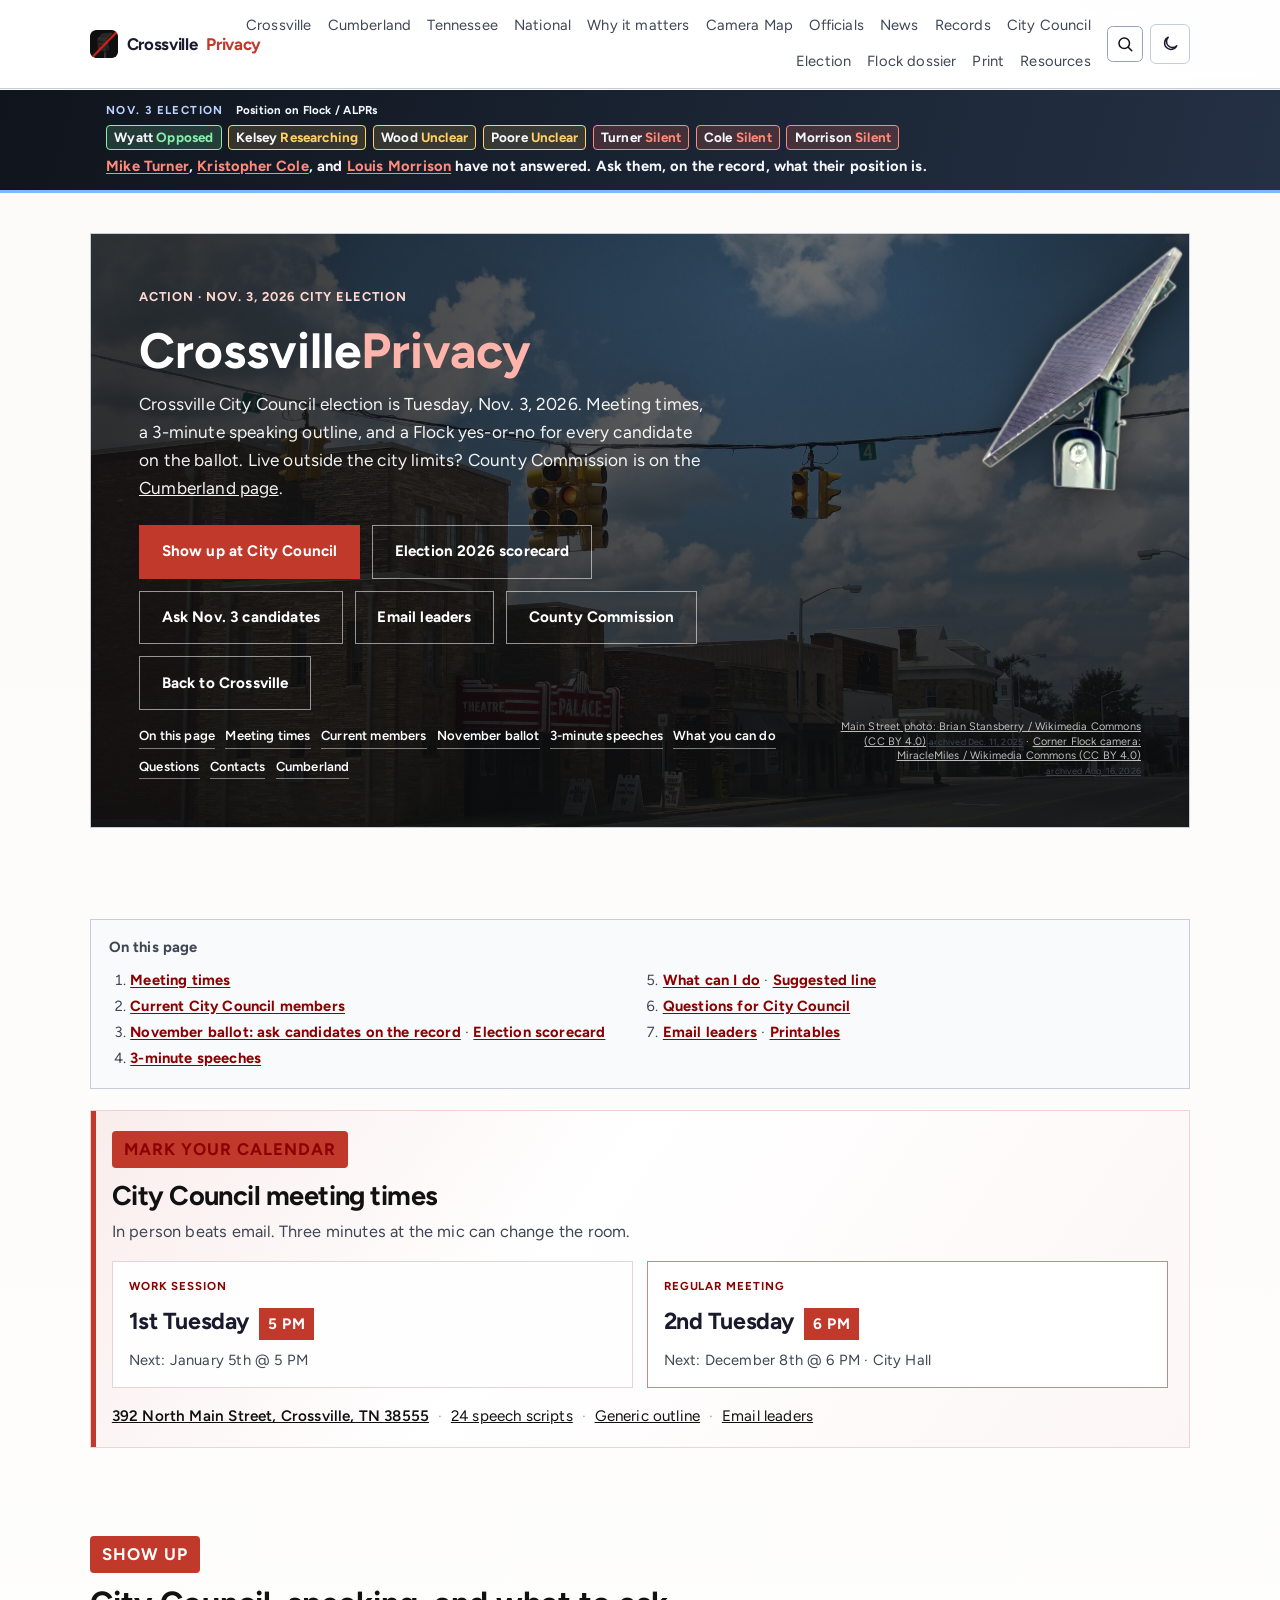
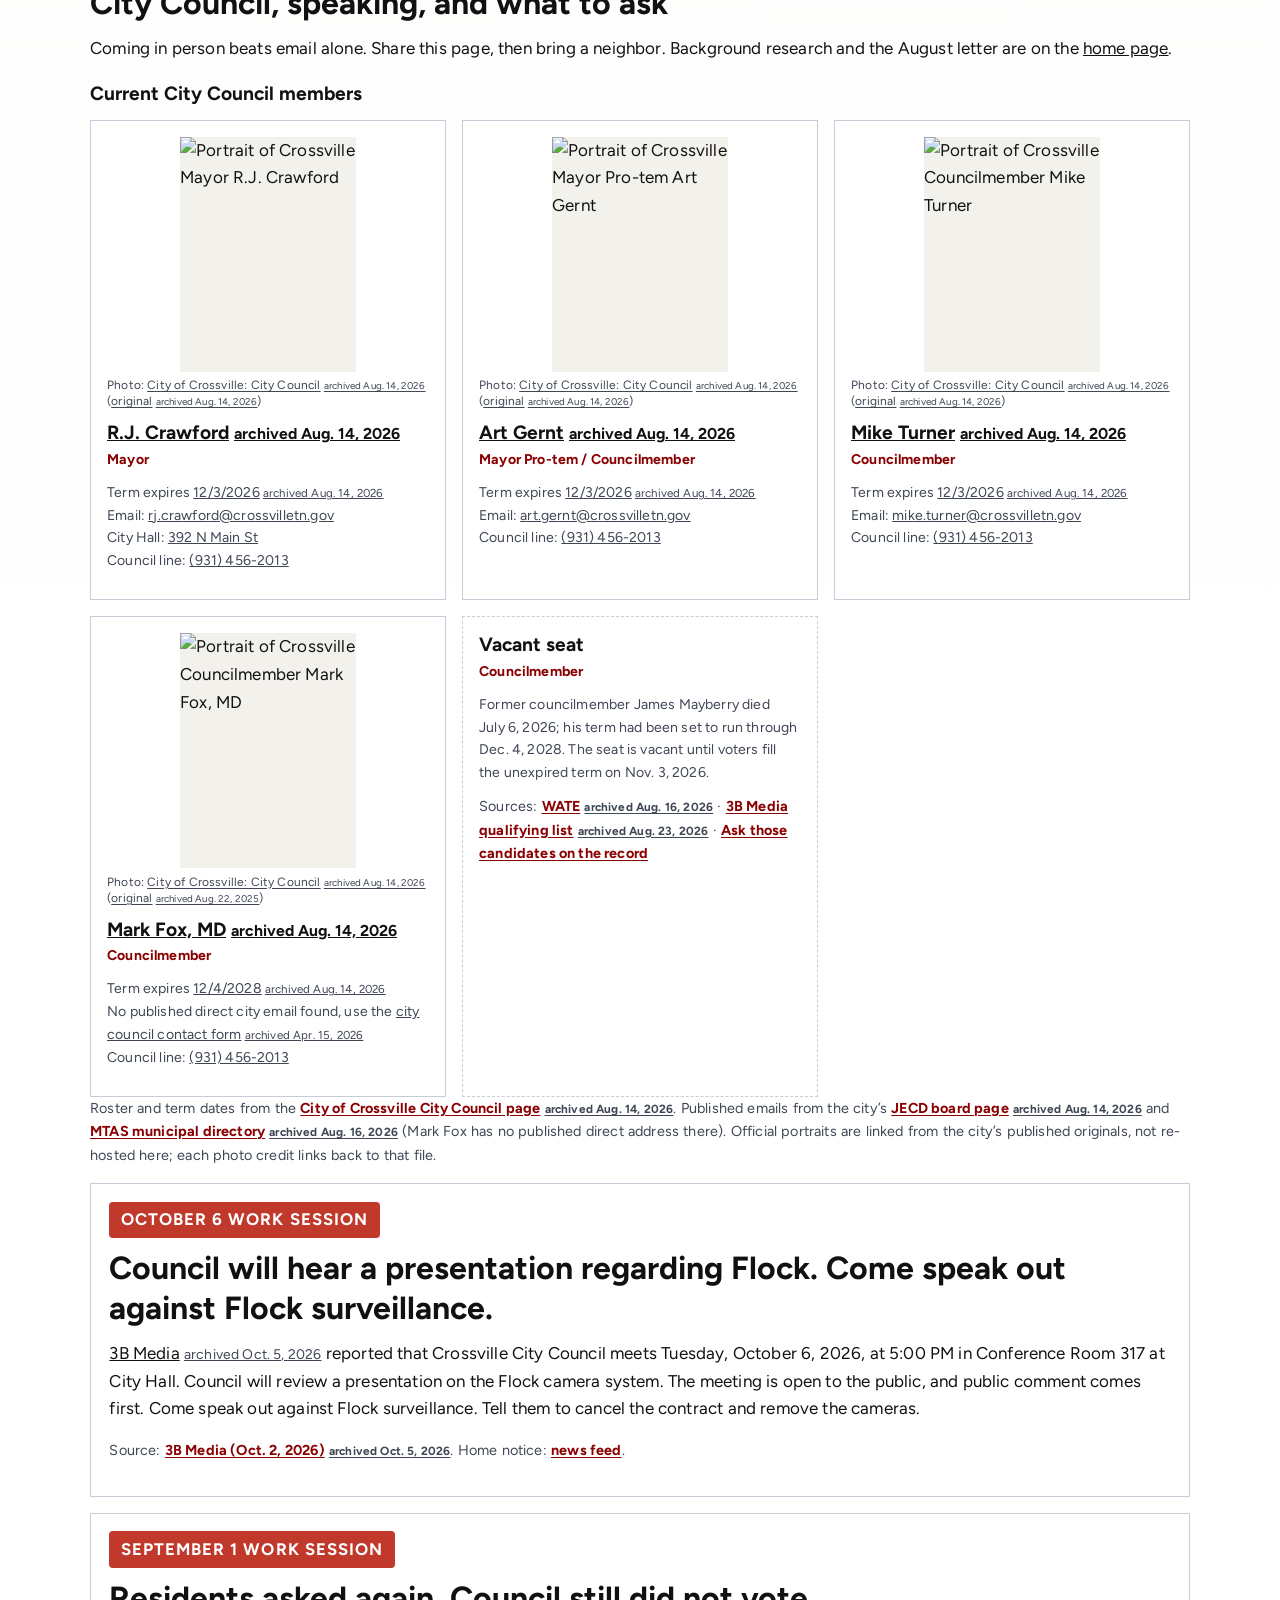
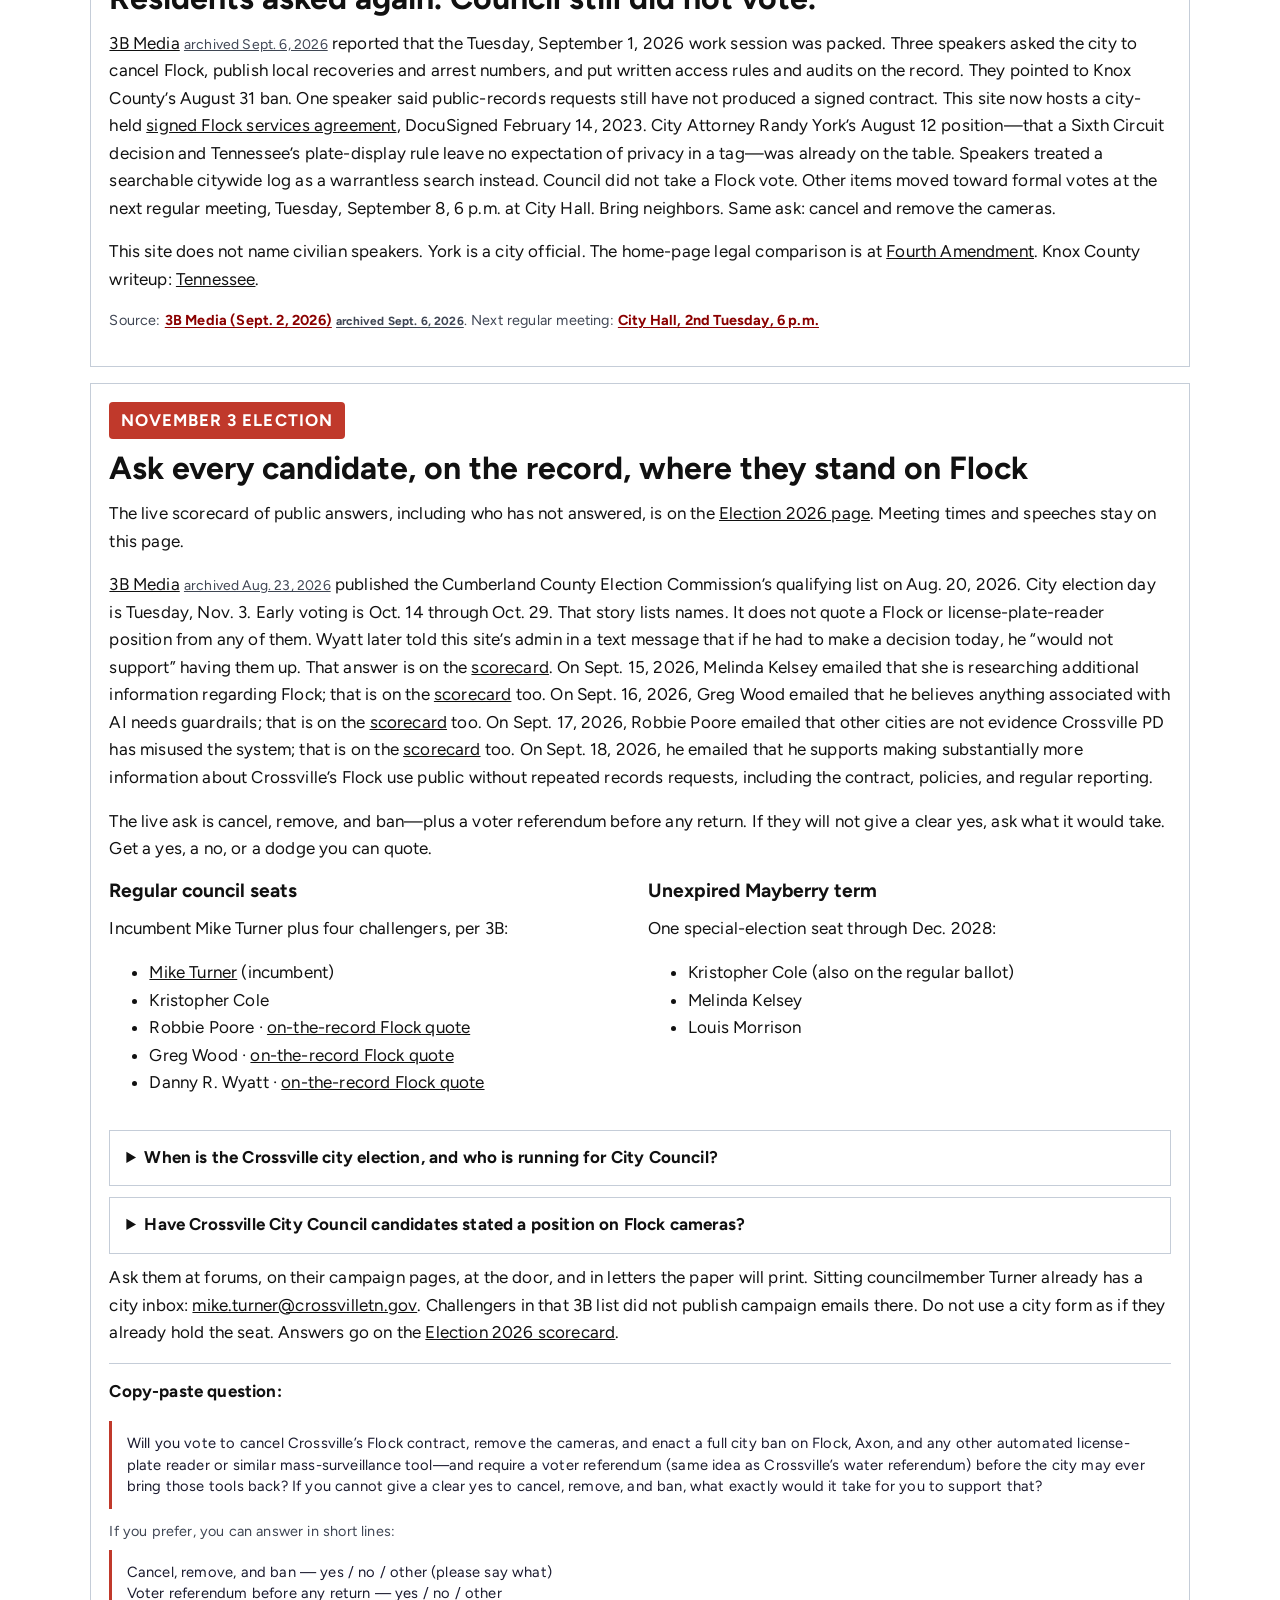
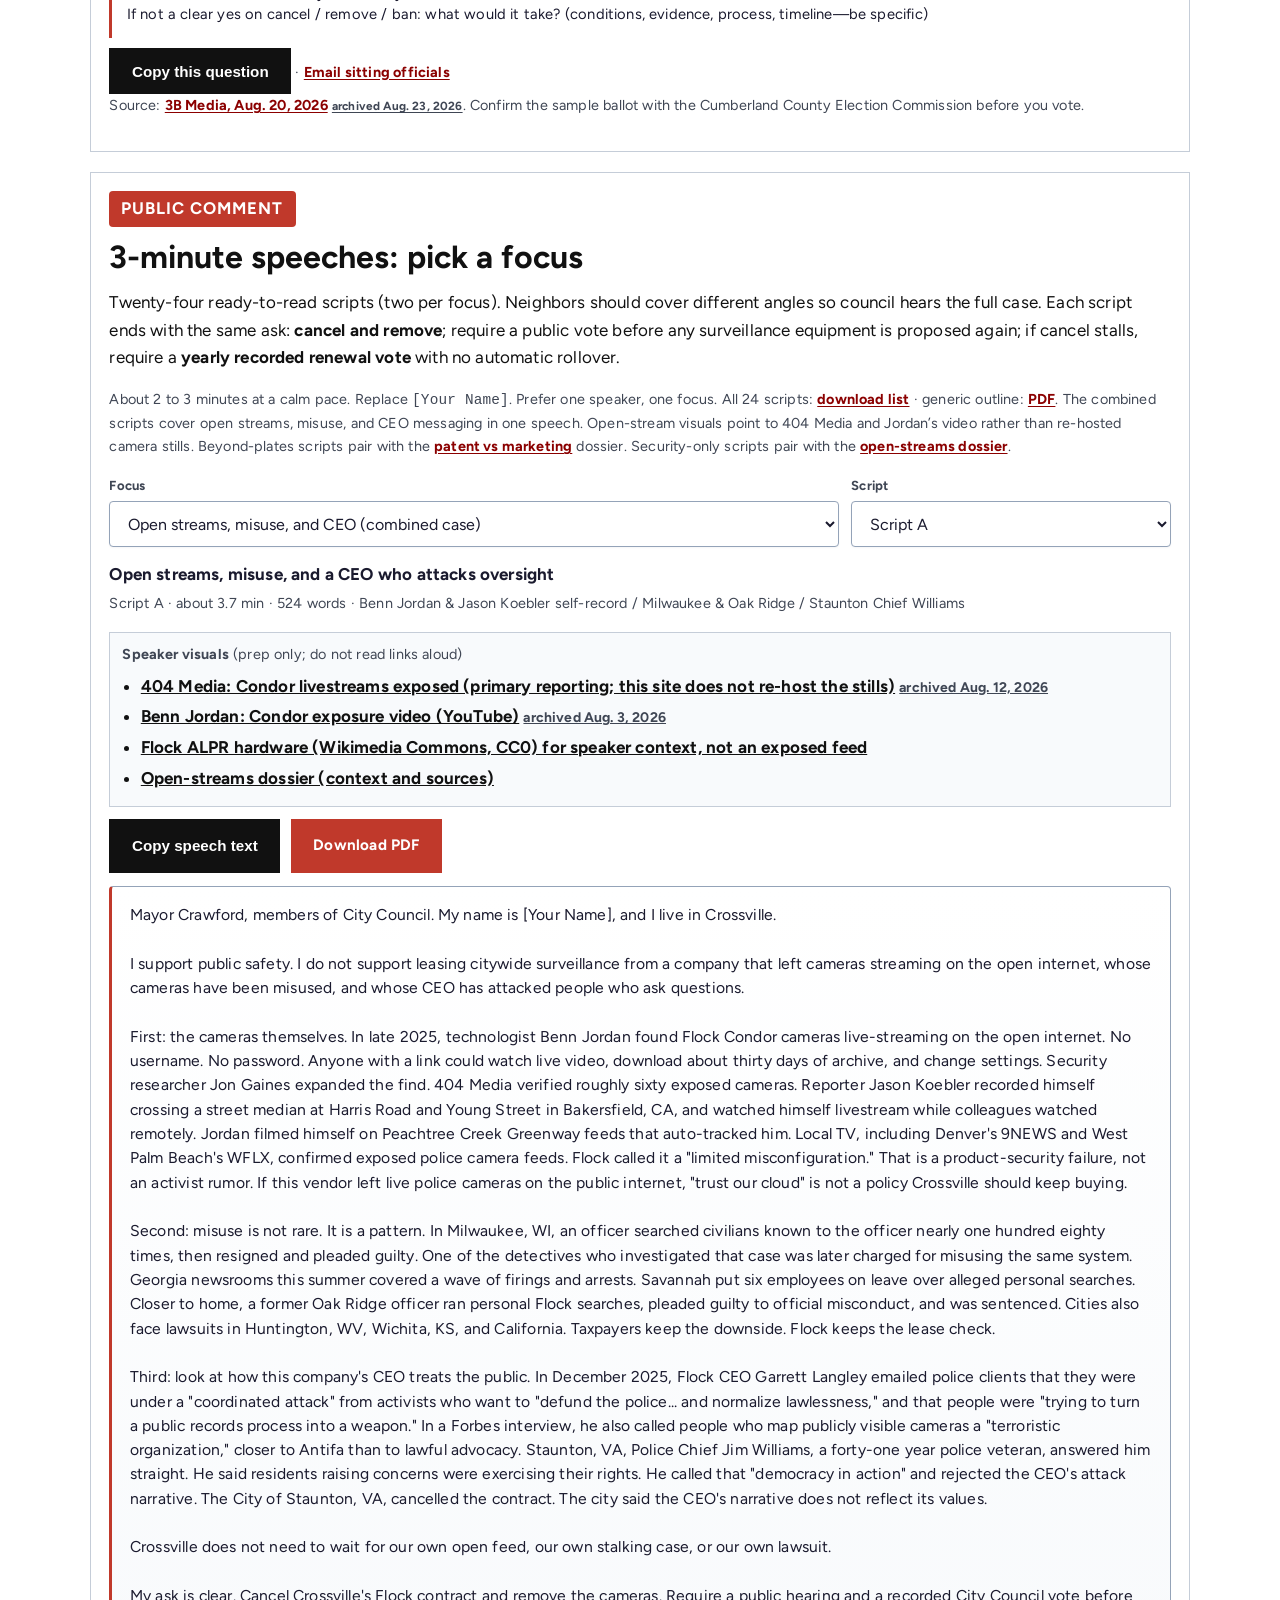
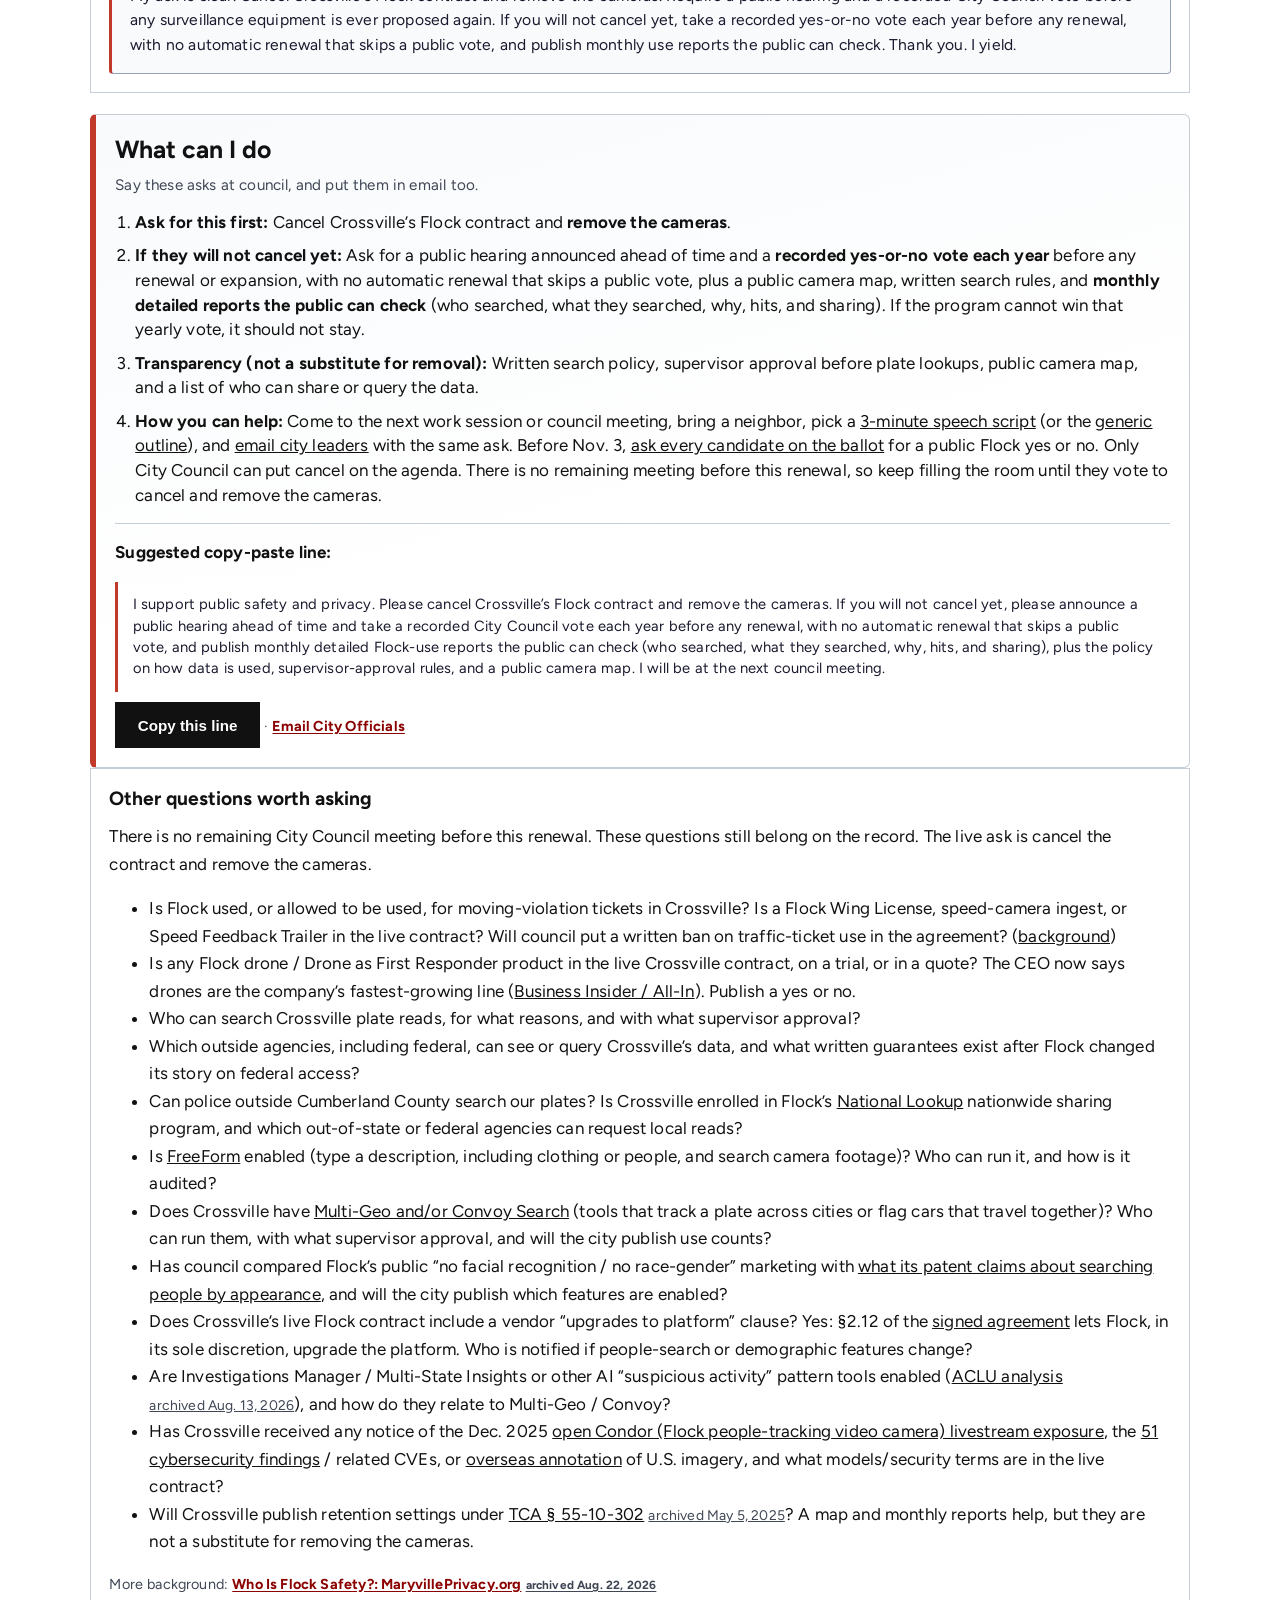
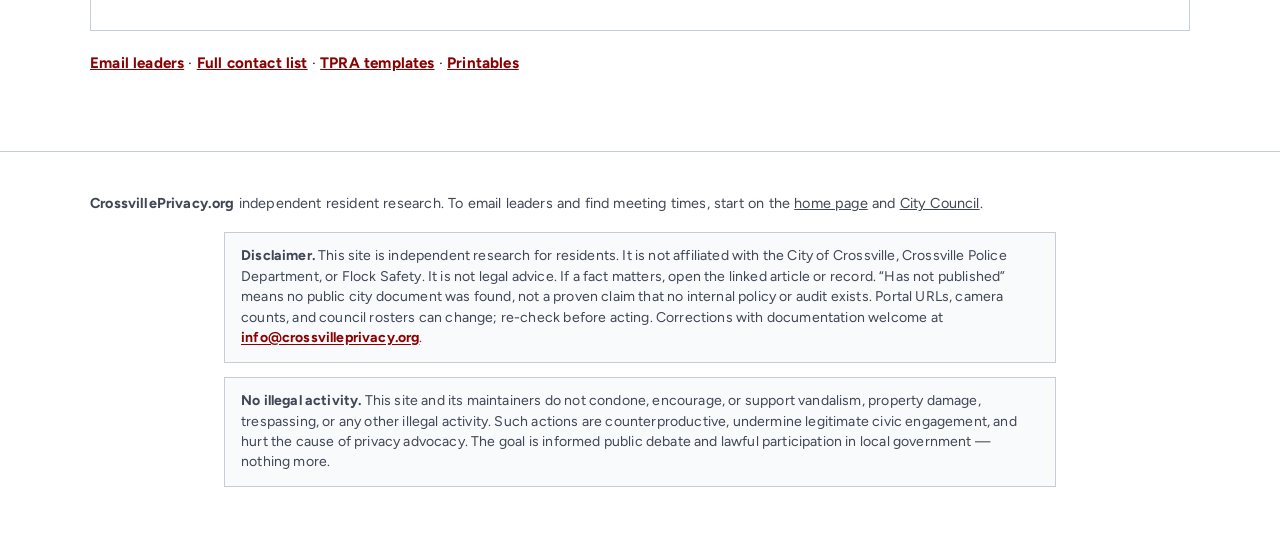
==== commit 4c6a4c72: "Ask residents to speak out against Flock surveillance at the Oct. 6 work session, record that three " ====
--- a/council.html
+++ b/council.html
@@ -126,6 +126,22 @@
     </div>
   </header>
 
+  <aside class="election-banner" role="region" aria-label="City Council election Flock positions">
+    <div class="wrap election-banner-inner">
+      <p class="election-banner-kicker"><a href="election.html#scorecard">Nov. 3 election</a> <span class="election-banner-topic">Position on Flock / ALPRs</span></p>
+      <p class="election-banner-line">
+        <a class="is-opposed" href="election.html#score-danny-wyatt">Wyatt <strong>Opposed</strong></a>
+        <a class="is-unsettled" href="election.html#score-melinda-kelsey">Kelsey <strong>Researching</strong></a>
+        <a class="is-unsettled" href="election.html#score-greg-wood">Wood <strong>Unclear</strong></a>
+        <a class="is-unsettled" href="election.html#score-robbie-poore">Poore <strong>Unclear</strong></a>
+        <a class="is-silent" href="election.html#score-mike-turner">Turner <strong>Silent</strong></a>
+        <a class="is-silent" href="election.html#score-kristopher-cole">Cole <strong>Silent</strong></a>
+        <a class="is-silent" href="election.html#score-louis-morrison">Morrison <strong>Silent</strong></a>
+      </p>
+      <p class="election-banner-ask"><a href="election.html#score-mike-turner">Mike Turner</a>, <a href="election.html#score-kristopher-cole">Kristopher Cole</a>, and <a href="election.html#score-louis-morrison">Louis Morrison</a> have not answered. Ask them, on the record, what their position is.</p>
+    </div>
+  </aside>
+
   <main id="top">
     <section class="hero">
       <div class="wrap">
@@ -274,6 +290,13 @@
         </div>
         <p class="note">Roster and term dates from the <a href="https://crossvilletn.gov/city-council/" target="_blank" rel="noopener">City of Crossville City Council page</a> <a class="source-archive" href="https://web.archive.org/web/20260814184157/https://crossvilletn.gov/city-council/" target="_blank" rel="noopener" title="Wayback Machine snapshot"><time datetime="2026-08-14T18:41:57Z">archived Aug. 14, 2026</time></a>. Published emails from the city’s <a href="https://crossvilletn.gov/city-council/boards-committees/joint-economic-and-community-development/" target="_blank" rel="noopener">JECD board page</a> <a class="source-archive" href="https://web.archive.org/web/20260814184224/https://crossvilletn.gov/city-council/boards-committees/joint-economic-and-community-development/" target="_blank" rel="noopener" title="Wayback Machine snapshot"><time datetime="2026-08-14T18:42:24Z">archived Aug. 14, 2026</time></a> and <a href="https://www.mtas.tennessee.edu/directories/cities/crossville" target="_blank" rel="noopener">MTAS municipal directory</a> <a class="source-archive" href="https://web.archive.org/web/20260816173845/https://www.mtas.tennessee.edu/directories/cities/crossville" target="_blank" rel="noopener" title="Wayback Machine snapshot"><time datetime="2026-08-16T17:38:45Z">archived Aug. 16, 2026</time></a> (Mark Fox has no published direct address there). Official portraits are linked from the city’s published originals, not re-hosted here; each photo credit links back to that file.</p>
 
+        <div class="panel" id="oct6-work-session" aria-labelledby="oct6-work-session-heading">
+          <span class="section-label">October 6 work session</span>
+          <h2 id="oct6-work-session-heading">Council will hear a presentation regarding Flock. Come speak out against Flock surveillance.</h2>
+          <p><a href="https://3bmedianews.com/water-rates-flock-cameras-infrastructure-and-more-at-tuesdays-crossville-city-council-work-session/" target="_blank" rel="noopener">3B Media</a> <a class="source-archive" href="https://web.archive.org/web/20261005155104/https://3bmedianews.com/water-rates-flock-cameras-infrastructure-and-more-at-tuesdays-crossville-city-council-work-session/" target="_blank" rel="noopener" title="Wayback Machine snapshot"><time datetime="2026-10-05T15:51:04Z">archived Oct. 5, 2026</time></a> reported that Crossville City Council meets Tuesday, October 6, 2026, at 5:00 PM in Conference Room 317 at City Hall. Council will review a presentation on the Flock camera system. The meeting is open to the public, and public comment comes first. Come speak out against Flock surveillance. Tell them to cancel the contract and remove the cameras.</p>
+          <p class="note">Source: <a href="https://3bmedianews.com/water-rates-flock-cameras-infrastructure-and-more-at-tuesdays-crossville-city-council-work-session/" target="_blank" rel="noopener">3B Media (Oct. 2, 2026)</a> <a class="source-archive" href="https://web.archive.org/web/20261005155104/https://3bmedianews.com/water-rates-flock-cameras-infrastructure-and-more-at-tuesdays-crossville-city-council-work-session/" target="_blank" rel="noopener" title="Wayback Machine snapshot"><time datetime="2026-10-05T15:51:04Z">archived Oct. 5, 2026</time></a>. Home notice: <a href="index.html#oct6-flock-work-session">news feed</a>.</p>
+        </div>
+
         <div class="panel" id="sept1-work-session" aria-labelledby="sept1-work-session-heading">
           <span class="section-label">September 1 work session</span>
           <h2 id="sept1-work-session-heading">Residents asked again. Council still did not vote.</h2>
--- a/styles.css
+++ b/styles.css
@@ -229,6 +229,7 @@
 
 main,
 .renewal-banner,
+.election-banner,
 .site-footer {
   max-width: 100%;
   overflow-x: clip;
@@ -516,6 +517,129 @@
   border-bottom-color: #ffb020;
 }
 
+.election-banner {
+  position: relative;
+  z-index: 1;
+  background: linear-gradient(105deg, #10141c 0%, #1a2433 55%, #243044 100%);
+  color: #f4f7fb;
+  border-bottom: 3px solid #7eb6ff;
+}
+
+.election-banner-inner {
+  width: min(100%, var(--wide));
+  margin-inline: auto;
+  padding: 0.7rem 1rem 0.8rem;
+  box-sizing: border-box;
+}
+
+.election-banner-kicker {
+  display: flex;
+  flex-wrap: wrap;
+  align-items: baseline;
+  gap: 0.2rem 0.75rem;
+  margin: 0 0 0.3rem;
+  font-size: 0.72rem;
+  font-weight: 700;
+  letter-spacing: 0.12em;
+  text-transform: uppercase;
+}
+
+.election-banner-topic {
+  letter-spacing: 0.02em;
+  text-transform: none;
+  font-weight: 650;
+  color: #f4f7fb;
+}
+
+.election-banner-kicker a {
+  color: #b9d4ff;
+  text-decoration: none;
+}
+
+.election-banner-kicker a:hover,
+.election-banner-kicker a:focus-visible {
+  color: #fff;
+  text-decoration: underline;
+  text-underline-offset: 0.12em;
+}
+
+.election-banner-line {
+  display: flex;
+  flex-wrap: wrap;
+  gap: 0.35rem 0.4rem;
+  margin: 0;
+}
+
+.election-banner-line a {
+  display: inline-block;
+  padding: 0.18rem 0.45rem;
+  border: 1px solid rgba(185, 212, 255, 0.35);
+  border-radius: 4px;
+  background: rgba(0, 0, 0, 0.22);
+  color: #f4f7fb;
+  font-size: 0.84rem;
+  font-weight: 650;
+  line-height: 1.3;
+  text-decoration: none;
+}
+
+.election-banner-line a strong {
+  font-weight: 750;
+  color: #d6e6ff;
+}
+
+.election-banner-line a.is-opposed {
+  border-color: #86efac;
+  background: rgba(134, 239, 172, 0.16);
+}
+
+.election-banner-line a.is-opposed strong {
+  color: #86efac;
+}
+
+.election-banner-line a.is-unsettled {
+  border-color: #ffd166;
+  background: rgba(255, 209, 102, 0.14);
+}
+
+.election-banner-line a.is-unsettled strong {
+  color: #ffd166;
+}
+
+.election-banner-line a.is-silent {
+  border-color: #ff8a7a;
+  background: rgba(255, 107, 90, 0.18);
+}
+
+.election-banner-line a.is-silent strong {
+  color: #ff8a7a;
+}
+
+.election-banner-line a:hover,
+.election-banner-line a:focus-visible {
+  color: #fff;
+  border-color: #fff;
+  outline: none;
+}
+
+.election-banner-ask {
+  margin: 0.45rem 0 0;
+  font-size: 0.92rem;
+  font-weight: 650;
+  line-height: 1.35;
+}
+
+.election-banner-ask a {
+  color: #ff8a7a;
+  text-decoration: underline;
+  text-underline-offset: 0.12em;
+}
+
+.election-banner-ask a:hover,
+.election-banner-ask a:focus-visible {
+  color: #fff;
+}
+
 /* Header */
 .site-header {
   position: fixed;
@@ -4024,6 +4148,23 @@
   .renewal-cta,
   a.btn.renewal-cta {
     display: none;
+  }
+
+  .election-banner-inner {
+    padding: 0.55rem 0.85rem 0.65rem;
+  }
+
+  .election-banner-kicker {
+    font-size: 0.62rem;
+    letter-spacing: 0.08em;
+  }
+
+  .election-banner-line a {
+    font-size: 0.78rem;
+  }
+
+  .election-banner-ask {
+    font-size: 0.84rem;
   }
 
   .renewal-place {
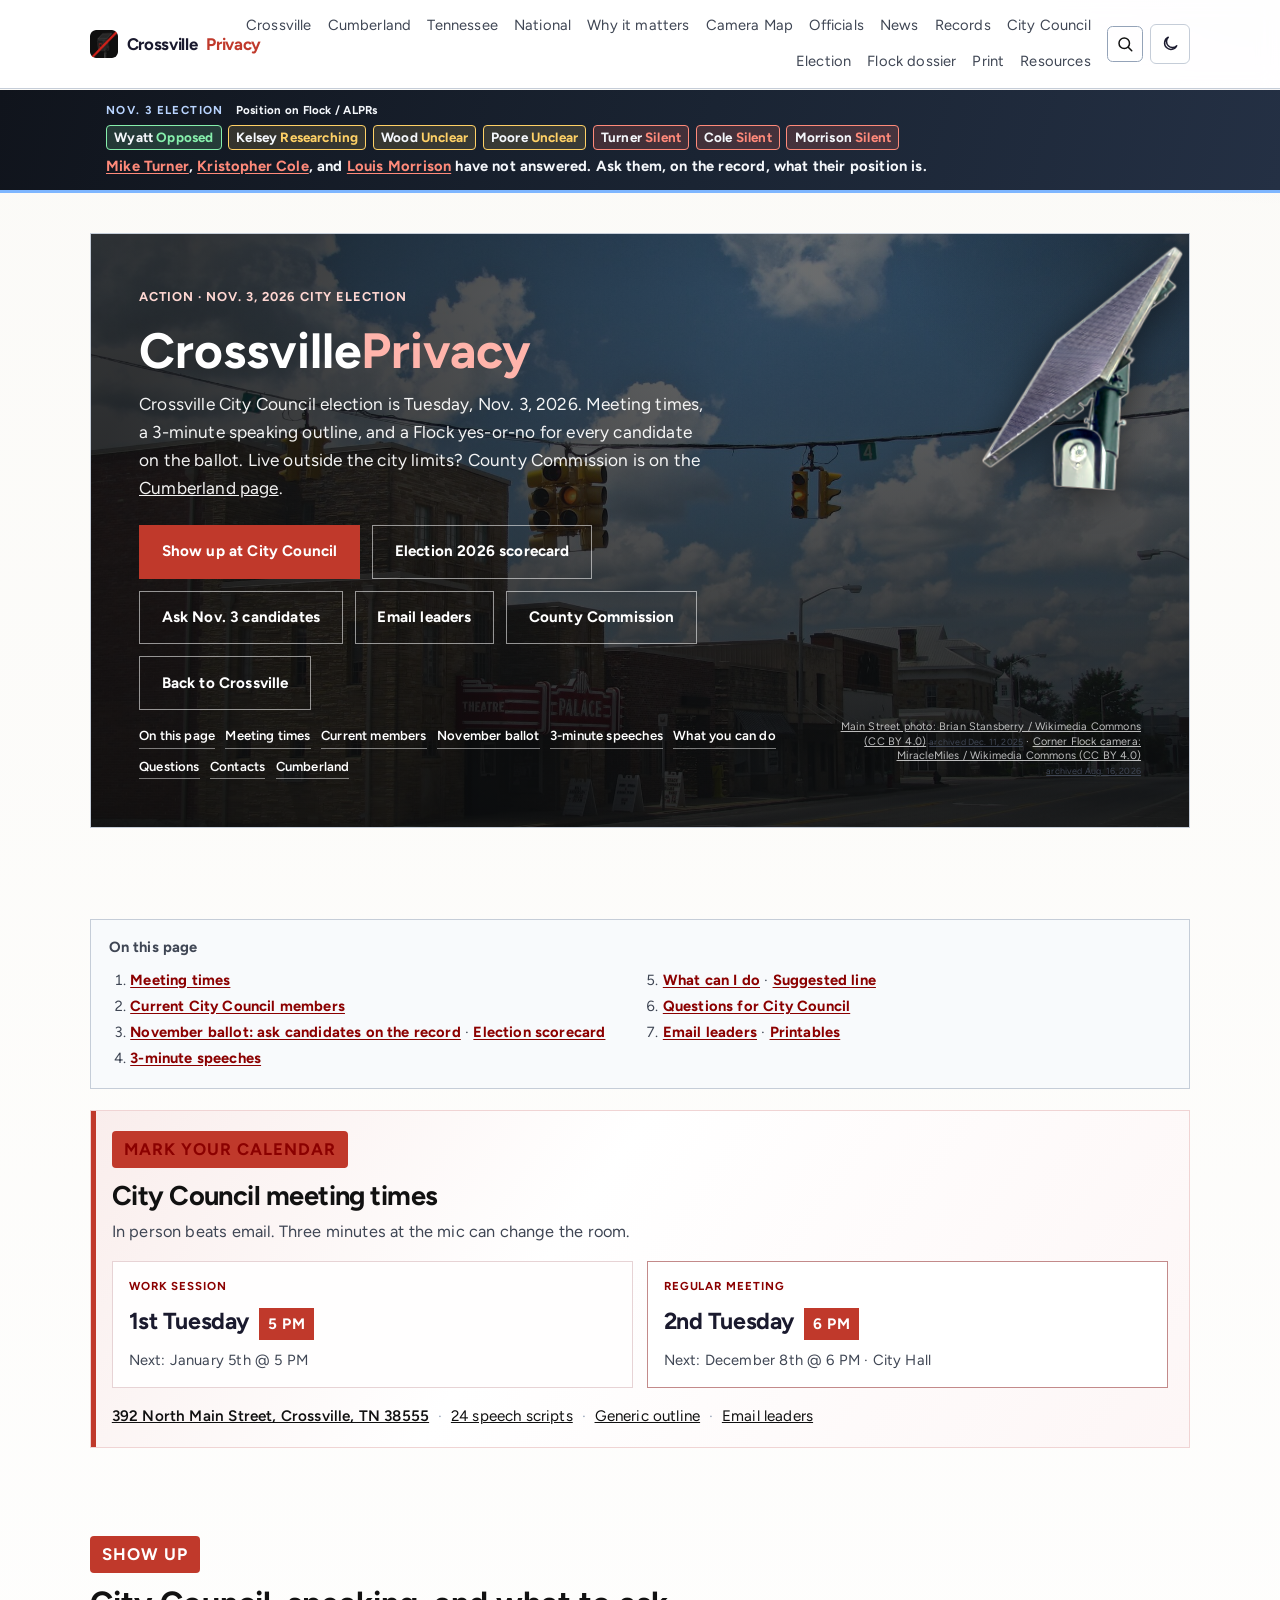
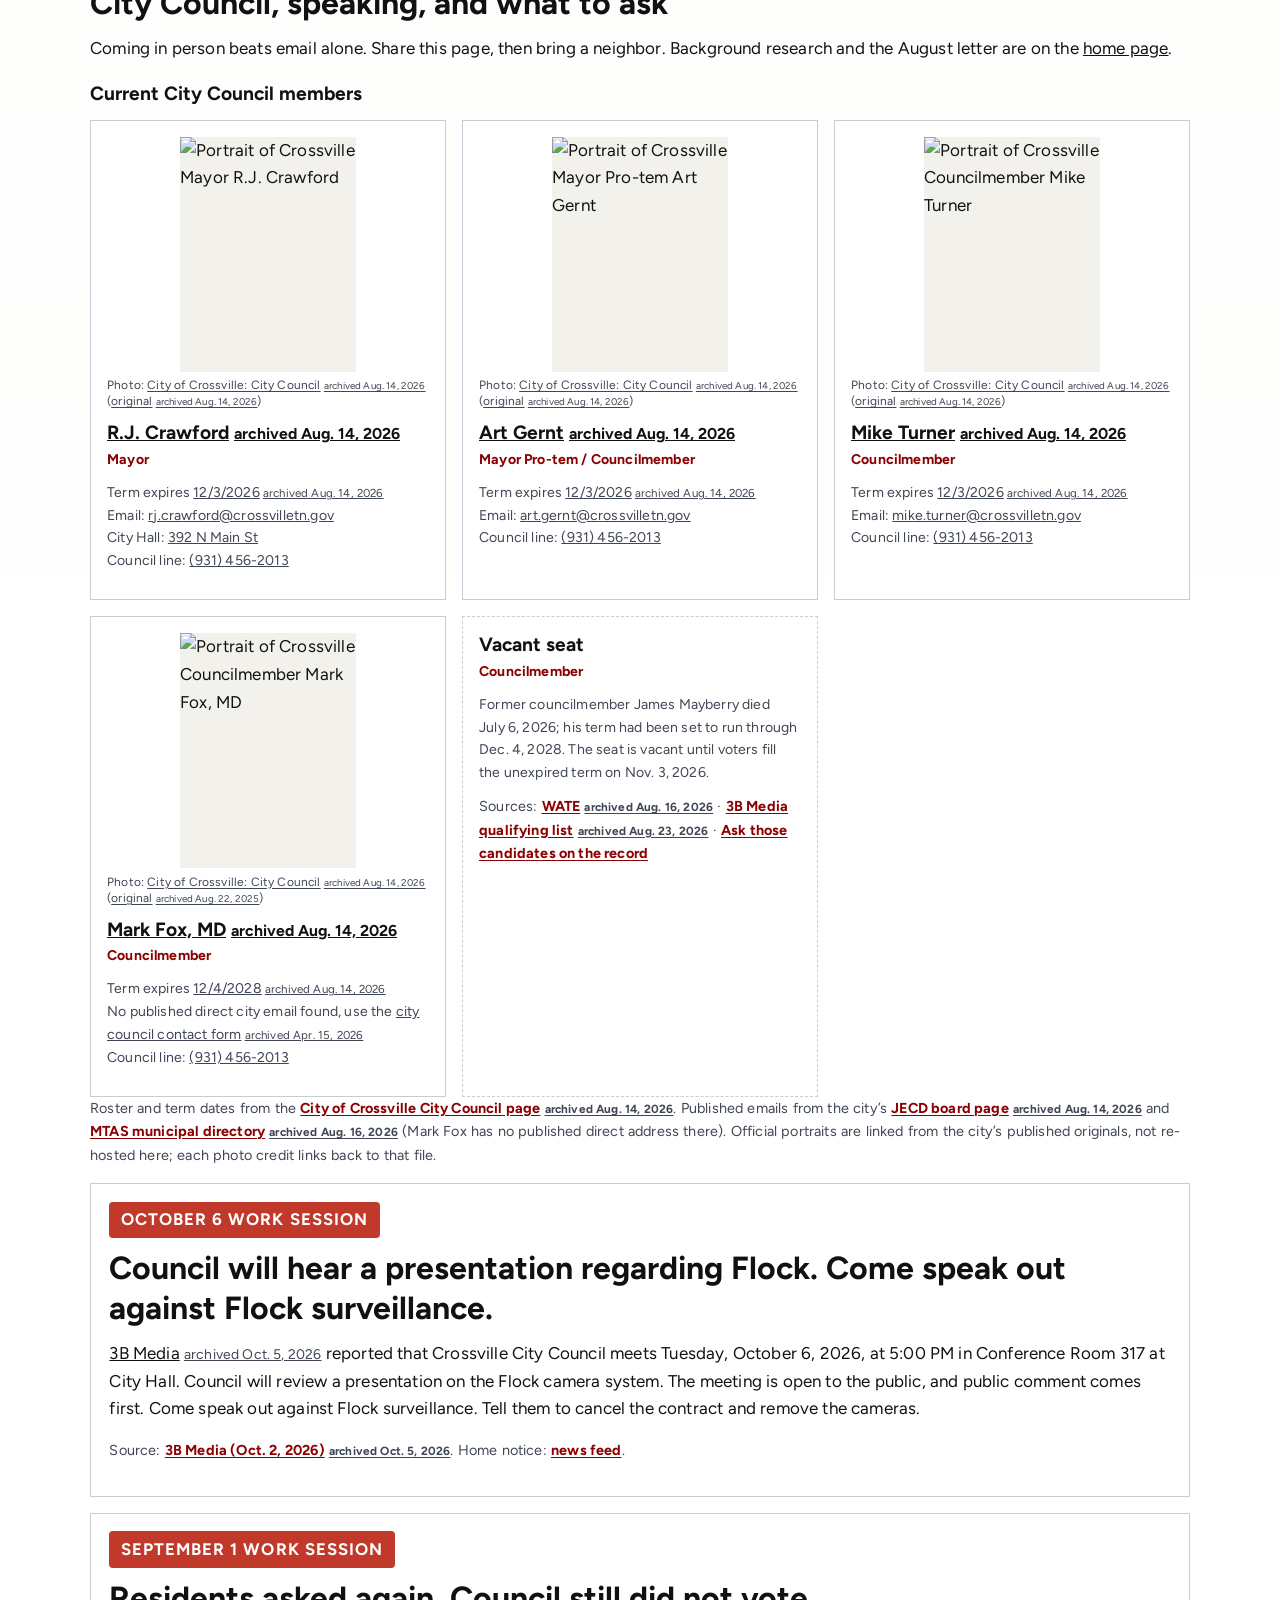
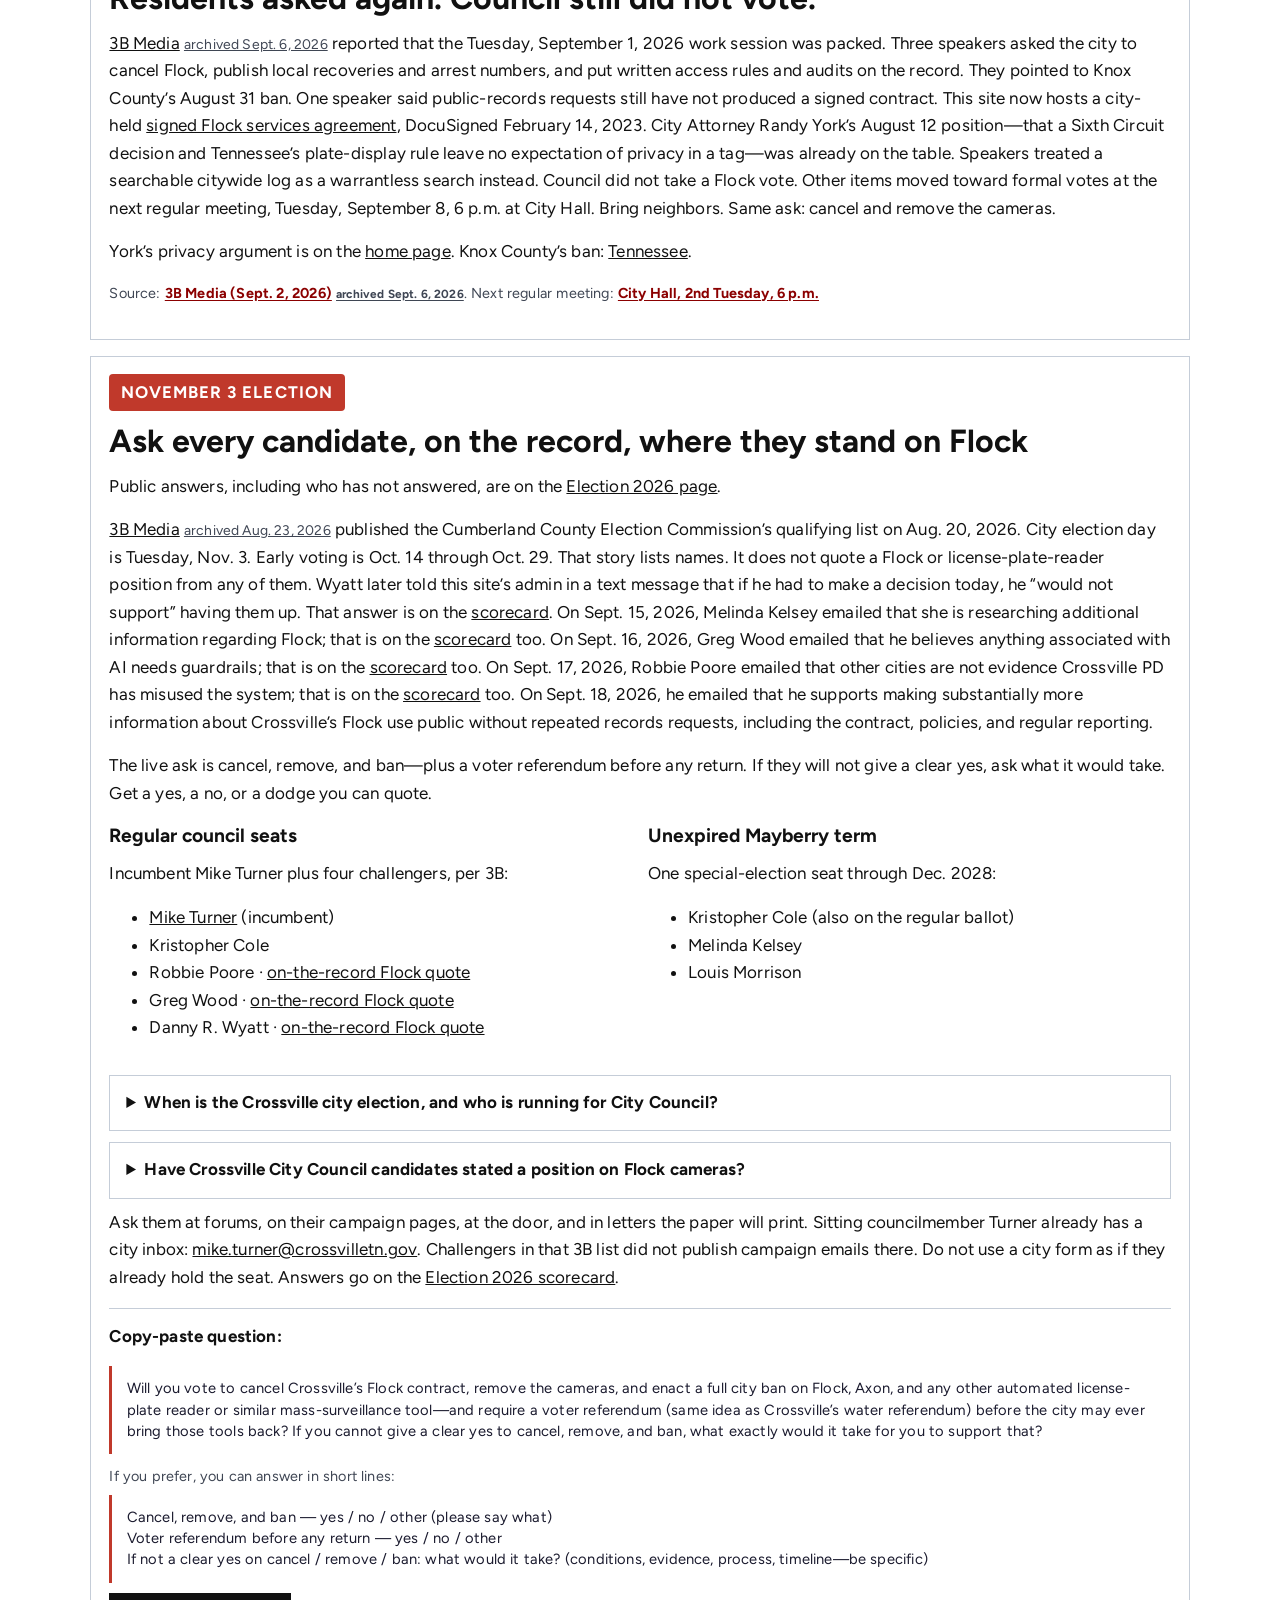
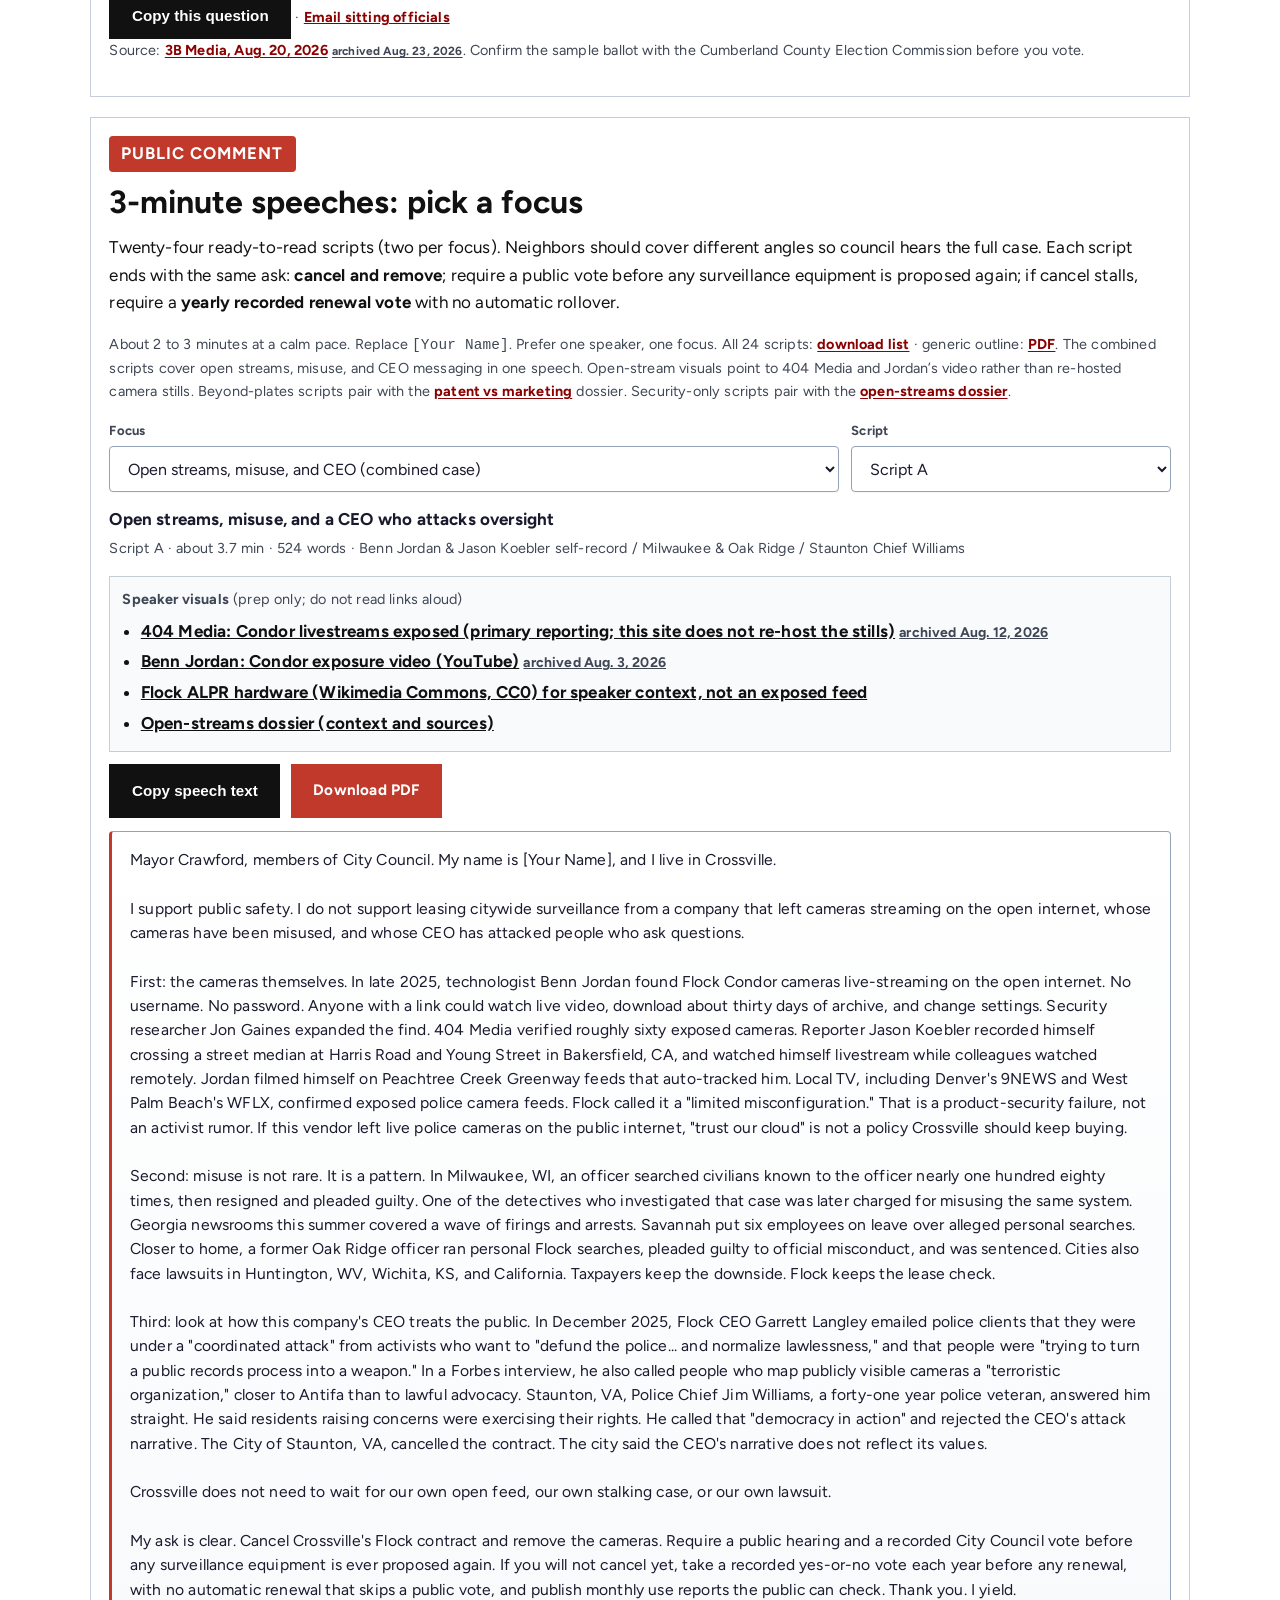
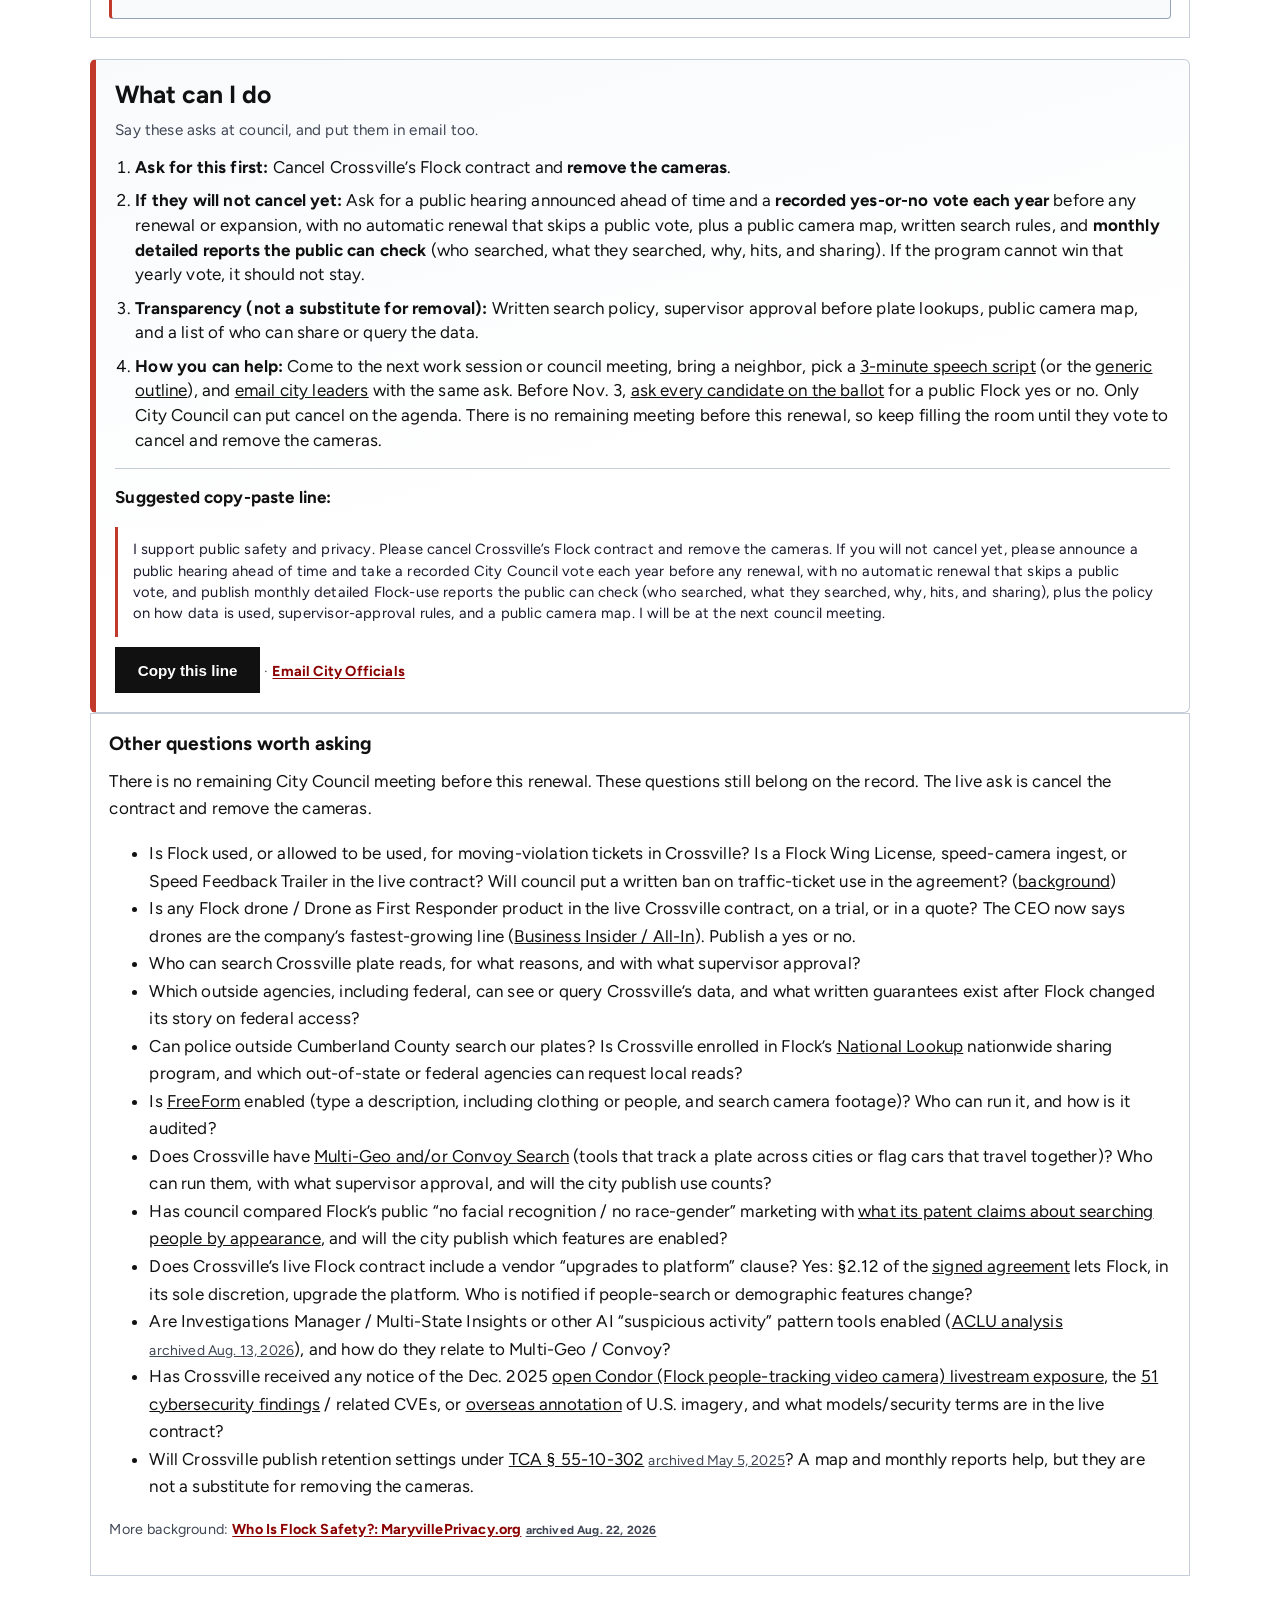
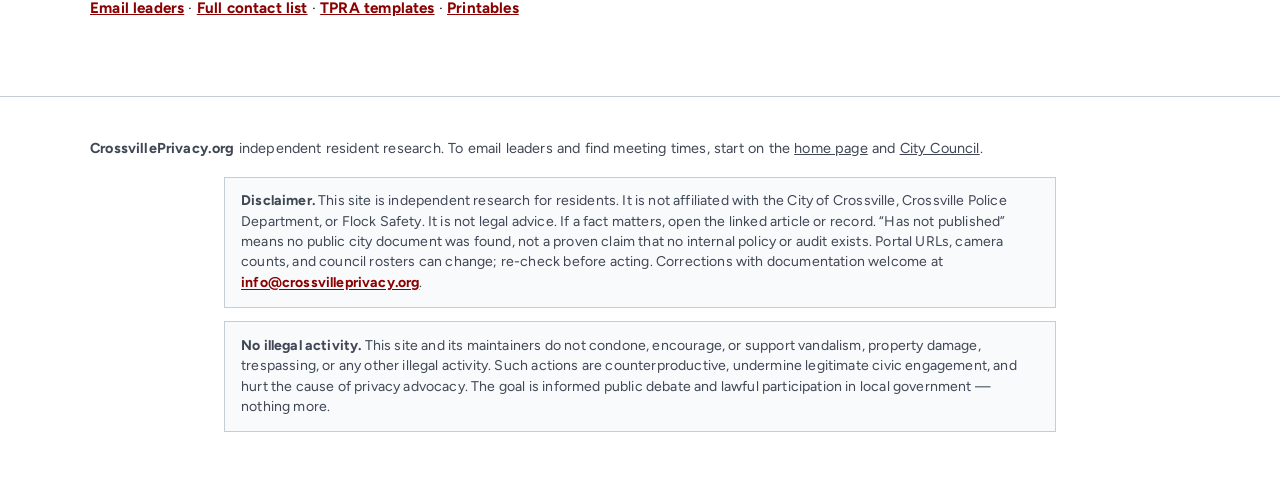
==== commit f829af4b: "Name the Nov. 3 City Council candidates where search engines can read them, and take the site-explai" ====
--- a/council.html
+++ b/council.html
@@ -56,16 +56,16 @@
         "@type": "ItemList",
         "@id": "https://crossvilleprivacy.org/council.html#nov-candidates",
         "name": "Crossville City Council candidates, November 3, 2026",
-        "description": "Names from the Cumberland County Election Commission qualifying list published by 3B Media on Aug. 20, 2026. This site does not quote a Flock position for these candidates.",
+        "description": "Names from the Cumberland County Election Commission qualifying list published by 3B Media on Aug. 20, 2026. Public Flock positions are on the Election 2026 scorecard.",
         "numberOfItems": 7,
         "itemListElement": [
-          { "@type": "ListItem", "position": 1, "name": "Mike Turner", "url": "https://crossvilleprivacy.org/council.html#candidate-mike-turner" },
-          { "@type": "ListItem", "position": 2, "name": "Kristopher Cole", "url": "https://crossvilleprivacy.org/council.html#candidate-kristopher-cole" },
-          { "@type": "ListItem", "position": 3, "name": "Robbie Poore", "url": "https://crossvilleprivacy.org/council.html#candidate-robbie-poore" },
-          { "@type": "ListItem", "position": 4, "name": "Greg Wood", "url": "https://crossvilleprivacy.org/council.html#candidate-greg-wood" },
-          { "@type": "ListItem", "position": 5, "name": "Danny R. Wyatt", "url": "https://crossvilleprivacy.org/council.html#candidate-danny-wyatt" },
-          { "@type": "ListItem", "position": 6, "name": "Melinda Kelsey", "url": "https://crossvilleprivacy.org/council.html#candidate-melinda-kelsey" },
-          { "@type": "ListItem", "position": 7, "name": "Louis Morrison", "url": "https://crossvilleprivacy.org/council.html#candidate-louis-morrison" }
+          { "@type": "ListItem", "position": 1, "name": "Mike Turner", "url": "https://crossvilleprivacy.org/election.html#candidate-mike-turner" },
+          { "@type": "ListItem", "position": 2, "name": "Kristopher Cole", "url": "https://crossvilleprivacy.org/election.html#candidate-kristopher-cole" },
+          { "@type": "ListItem", "position": 3, "name": "Robbie Poore", "url": "https://crossvilleprivacy.org/election.html#candidate-robbie-poore" },
+          { "@type": "ListItem", "position": 4, "name": "Greg Wood", "url": "https://crossvilleprivacy.org/election.html#candidate-greg-wood" },
+          { "@type": "ListItem", "position": 5, "name": "Danny R. Wyatt", "url": "https://crossvilleprivacy.org/election.html#candidate-danny-wyatt" },
+          { "@type": "ListItem", "position": 6, "name": "Melinda Kelsey", "url": "https://crossvilleprivacy.org/election.html#candidate-melinda-kelsey" },
+          { "@type": "ListItem", "position": 7, "name": "Louis Morrison", "url": "https://crossvilleprivacy.org/election.html#candidate-louis-morrison" }
         ]
       },
       {
@@ -85,7 +85,7 @@
             "name": "Have Crossville City Council candidates stated a position on Flock cameras?",
             "acceptedAnswer": {
               "@type": "Answer",
-              "text": "The Aug. 20, 2026 3B Media qualifying list names the candidates. It does not quote a Flock or license-plate-reader position from any of them. On Sept. 13, 2026, Danny Wyatt told this site’s admin in a text message that if he had to make a decision today, he “would not support” having them up. On Sept. 15, 2026, Melinda Kelsey emailed that she is researching additional information regarding Flock and has not given a clear answer yet. On Sept. 16, 2026, Greg Wood emailed that he believes anything associated with AI needs guardrails and has not given a clear answer on cancel. On Sept. 17, 2026, Robbie Poore emailed that other cities are not evidence Crossville PD has misused the system and has not given a clear answer on cancel. On Sept. 18, 2026, he emailed that he supports making substantially more information about Crossville’s Flock use public without repeated records requests, including the contract, policies, and regular reporting. Public answers, including who has not answered, are on the Election 2026 scorecard."
+              "text": "The Aug. 20, 2026 3B Media qualifying list names the candidates. It does not quote a Flock or license-plate-reader position from any of them. On Sept. 13, 2026, Danny Wyatt told this site’s admin in a text message that if he had to make a decision today, he “would not support” having them up. On Sept. 15, 2026, Melinda Kelsey emailed that she is researching additional information regarding Flock and has not given a clear answer yet. On Sept. 16, 2026, Greg Wood emailed that he believes anything associated with AI needs guardrails and has not given a clear answer on cancel. On Sept. 17, 2026, Robbie Poore emailed that other cities are not evidence Crossville PD has misused the system and has not given a clear answer on cancel. On Sept. 18, 2026, he emailed that he supports making substantially more information about Crossville’s Flock use public without repeated records requests, including the contract, policies, and regular reporting. This site emailed Mike Turner, Kristopher Cole, and Louis Morrison more than once at the addresses they listed with the Cumberland County Election Commission and received no response whatsoever. Public answers are on the Election 2026 scorecard."
             }
           }
         ]
@@ -301,14 +301,14 @@
           <span class="section-label">September 1 work session</span>
           <h2 id="sept1-work-session-heading">Residents asked again. Council still did not vote.</h2>
           <p><a href="https://3bmedianews.com/crossville-council-hears-public-calls-to-remove-flock-cameras-at-tuesday-work-session/" target="_blank" rel="noopener">3B Media</a> <a class="source-archive" href="https://web.archive.org/web/20260906113649/https://3bmedianews.com/crossville-council-hears-public-calls-to-remove-flock-cameras-at-tuesday-work-session/" target="_blank" rel="noopener" title="Wayback Machine snapshot"><time datetime="2026-09-06T11:36:49Z">archived Sept. 6, 2026</time></a> reported that the Tuesday, September 1, 2026 work session was packed. Three speakers asked the city to cancel Flock, publish local recoveries and arrest numbers, and put written access rules and audits on the record. They pointed to Knox County’s August 31 ban. One speaker said public-records requests still have not produced a signed contract. This site now hosts a city-held <a href="docs/Crossville_PD_Flock_Services_Agreement.pdf">signed Flock services agreement</a>, DocuSigned February 14, 2023. City Attorney Randy York’s August 12 position—that a Sixth Circuit decision and Tennessee’s plate-display rule leave no expectation of privacy in a tag—was already on the table. Speakers treated a searchable citywide log as a warrantless search instead. Council did not take a Flock vote. Other items moved toward formal votes at the next regular meeting, Tuesday, September 8, 6 p.m. at City Hall. Bring neighbors. Same ask: cancel and remove the cameras.</p>
-          <p>This site does not name civilian speakers. York is a city official. The home-page legal comparison is at <a href="index.html#fourth">Fourth Amendment</a>. Knox County writeup: <a href="tennessee.html#knox-flock-ban">Tennessee</a>.</p>
+          <p>York’s privacy argument is on the <a href="index.html#fourth">home page</a>. Knox County’s ban: <a href="tennessee.html#knox-flock-ban">Tennessee</a>.</p>
           <p class="note">Source: <a href="https://3bmedianews.com/crossville-council-hears-public-calls-to-remove-flock-cameras-at-tuesday-work-session/" target="_blank" rel="noopener">3B Media (Sept. 2, 2026)</a> <a class="source-archive" href="https://web.archive.org/web/20260906113649/https://3bmedianews.com/crossville-council-hears-public-calls-to-remove-flock-cameras-at-tuesday-work-session/" target="_blank" rel="noopener" title="Wayback Machine snapshot"><time datetime="2026-09-06T11:36:49Z">archived Sept. 6, 2026</time></a>. Next regular meeting: <a href="#council">City Hall, 2nd Tuesday, 6 p.m.</a></p>
         </div>
 
         <div class="panel" id="nov-ballot" aria-labelledby="nov-ballot-heading">
           <span class="section-label">November 3 election</span>
           <h2 id="nov-ballot-heading">Ask every candidate, on the record, where they stand on Flock</h2>
-          <p>The live scorecard of public answers, including who has not answered, is on the <a href="election.html#scorecard">Election 2026 page</a>. Meeting times and speeches stay on this page.</p>
+          <p>Public answers, including who has not answered, are on the <a href="election.html#scorecard">Election 2026 page</a>.</p>
           <p><a href="https://3bmedianews.com/candidates-for-crossville-city-council-election/" target="_blank" rel="noopener">3B Media</a> <a class="source-archive" href="https://web.archive.org/web/20260823113838/https://3bmedianews.com/candidates-for-crossville-city-council-election/" target="_blank" rel="noopener" title="Wayback Machine snapshot"><time datetime="2026-08-23T11:38:38Z">archived Aug. 23, 2026</time></a> published the Cumberland County Election Commission’s qualifying list on Aug.&nbsp;20,&nbsp;2026. City election day is Tuesday, Nov.&nbsp;3. Early voting is Oct.&nbsp;14 through Oct.&nbsp;29. That story lists names. It does not quote a Flock or license-plate-reader position from any of them. Wyatt later told this site’s admin in a text message that if he had to make a decision today, he “would not support” having them up. That answer is on the <a href="election.html#score-danny-wyatt">scorecard</a>. On Sept.&nbsp;15,&nbsp;2026, Melinda Kelsey emailed that she is researching additional information regarding Flock; that is on the <a href="election.html#score-melinda-kelsey">scorecard</a> too. On Sept.&nbsp;16,&nbsp;2026, Greg Wood emailed that he believes anything associated with AI needs guardrails; that is on the <a href="election.html#score-greg-wood">scorecard</a> too. On Sept.&nbsp;17,&nbsp;2026, Robbie Poore emailed that other cities are not evidence Crossville PD has misused the system; that is on the <a href="election.html#score-robbie-poore">scorecard</a> too. On Sept.&nbsp;18,&nbsp;2026, he emailed that he supports making substantially more information about Crossville’s Flock use public without repeated records requests, including the contract, policies, and regular reporting.</p>
           <p>The live ask is cancel, remove, and ban—plus a voter referendum before any return. If they will not give a clear yes, ask what it would take. Get a yes, a no, or a dodge you can quote.</p>
           <div class="grid-2" style="margin-top:0.85rem;">
--- a/styles.css
+++ b/styles.css
@@ -1184,8 +1184,21 @@
   font-weight: 700;
 }
 
-.hero h1 span {
+.hero h1 span,
+.hero-brand span {
   color: #ffb4ab;
+}
+
+.hero-brand {
+  margin: 0 0 0.35rem;
+  font-size: clamp(1.35rem, 3vw, 1.85rem);
+  font-weight: 700;
+  line-height: 1.15;
+}
+
+.hero h1.page-title {
+  max-width: 16em;
+  font-size: clamp(1.55rem, 3.4vw, 2.35rem);
 }
 
 .hero .lede {
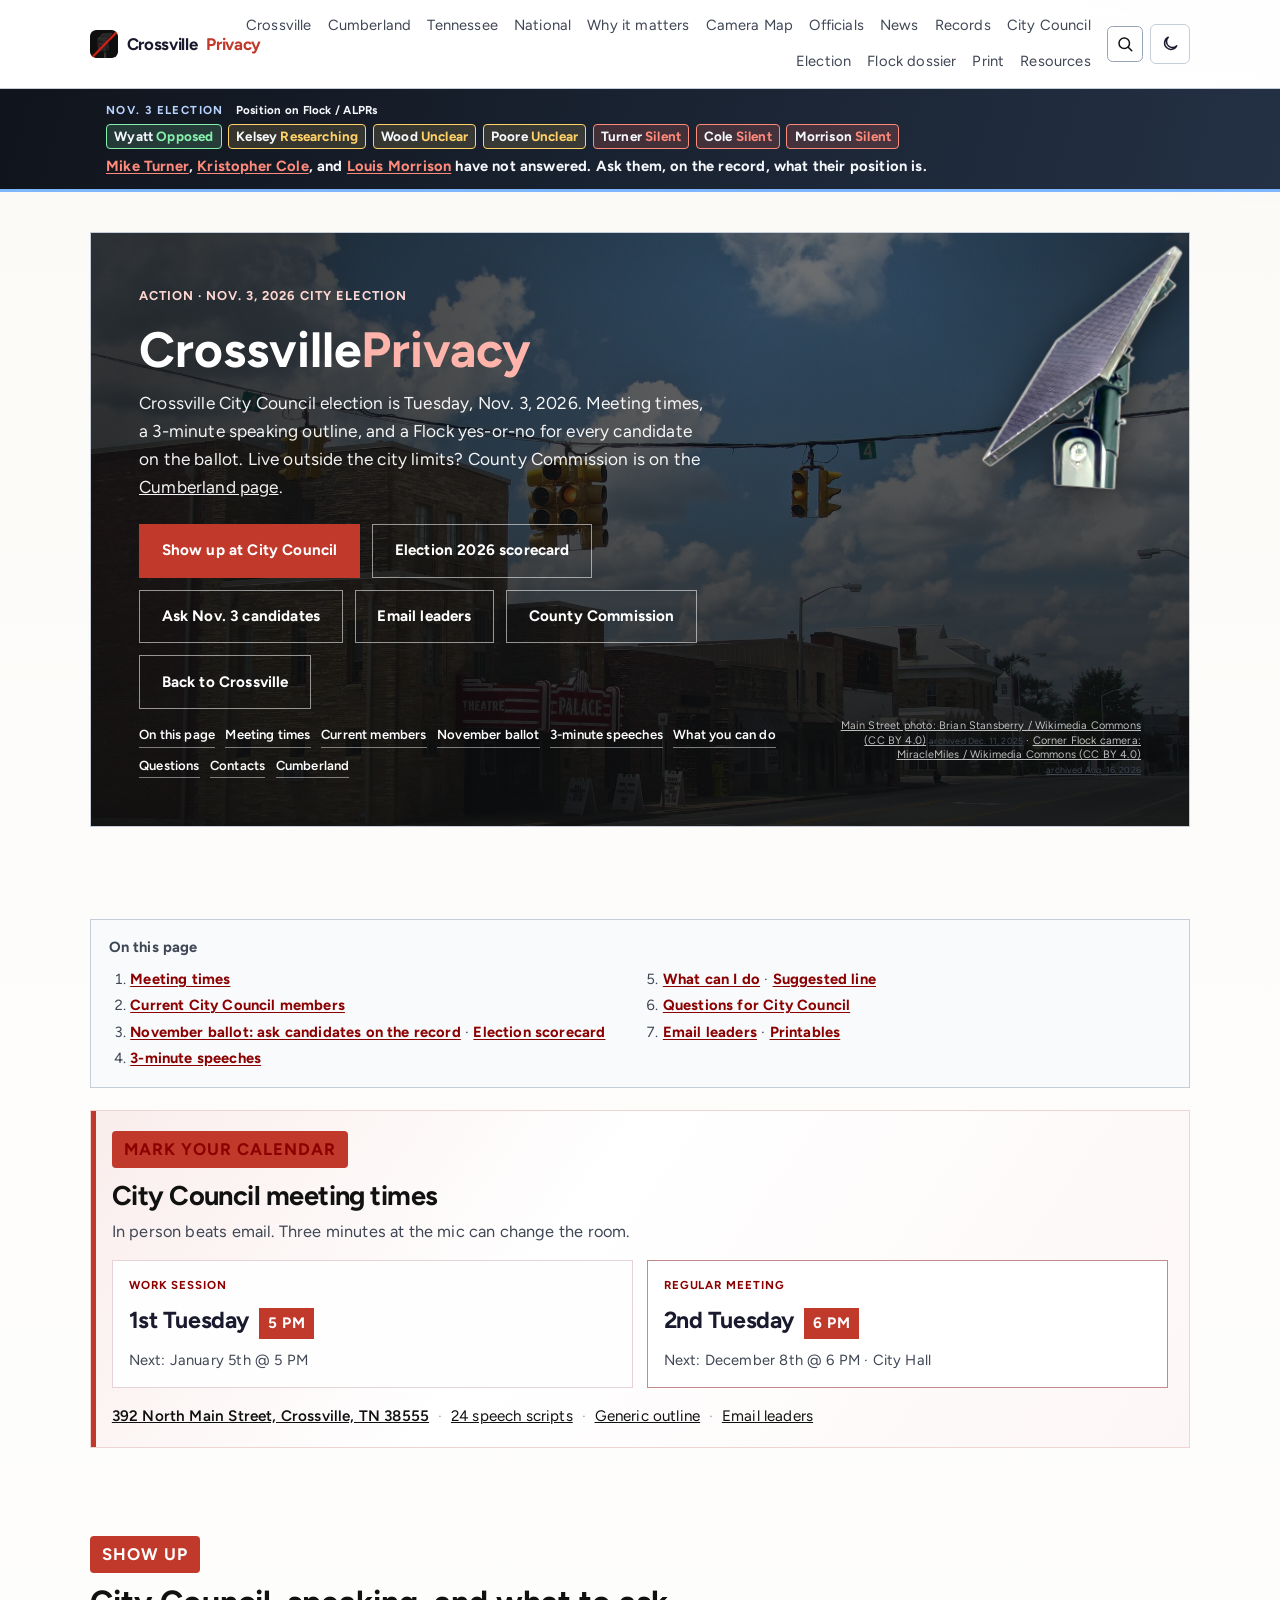
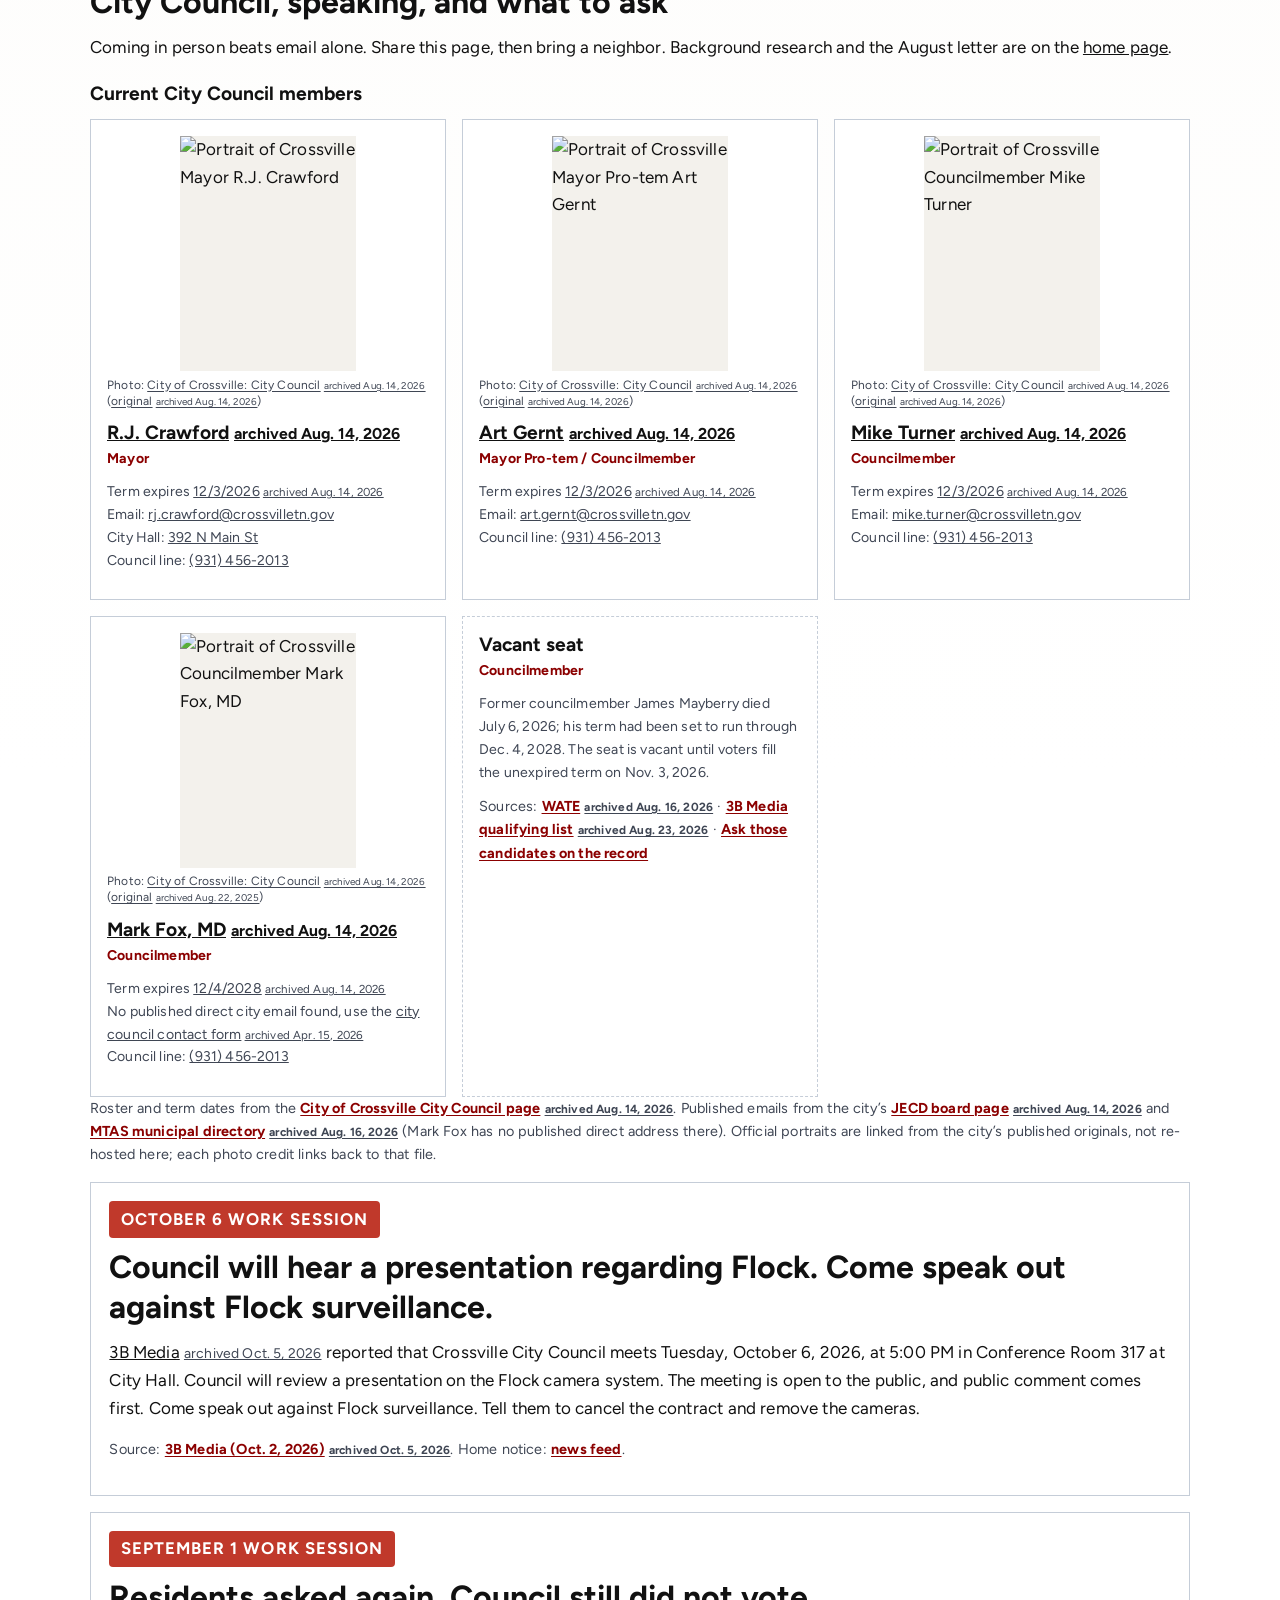
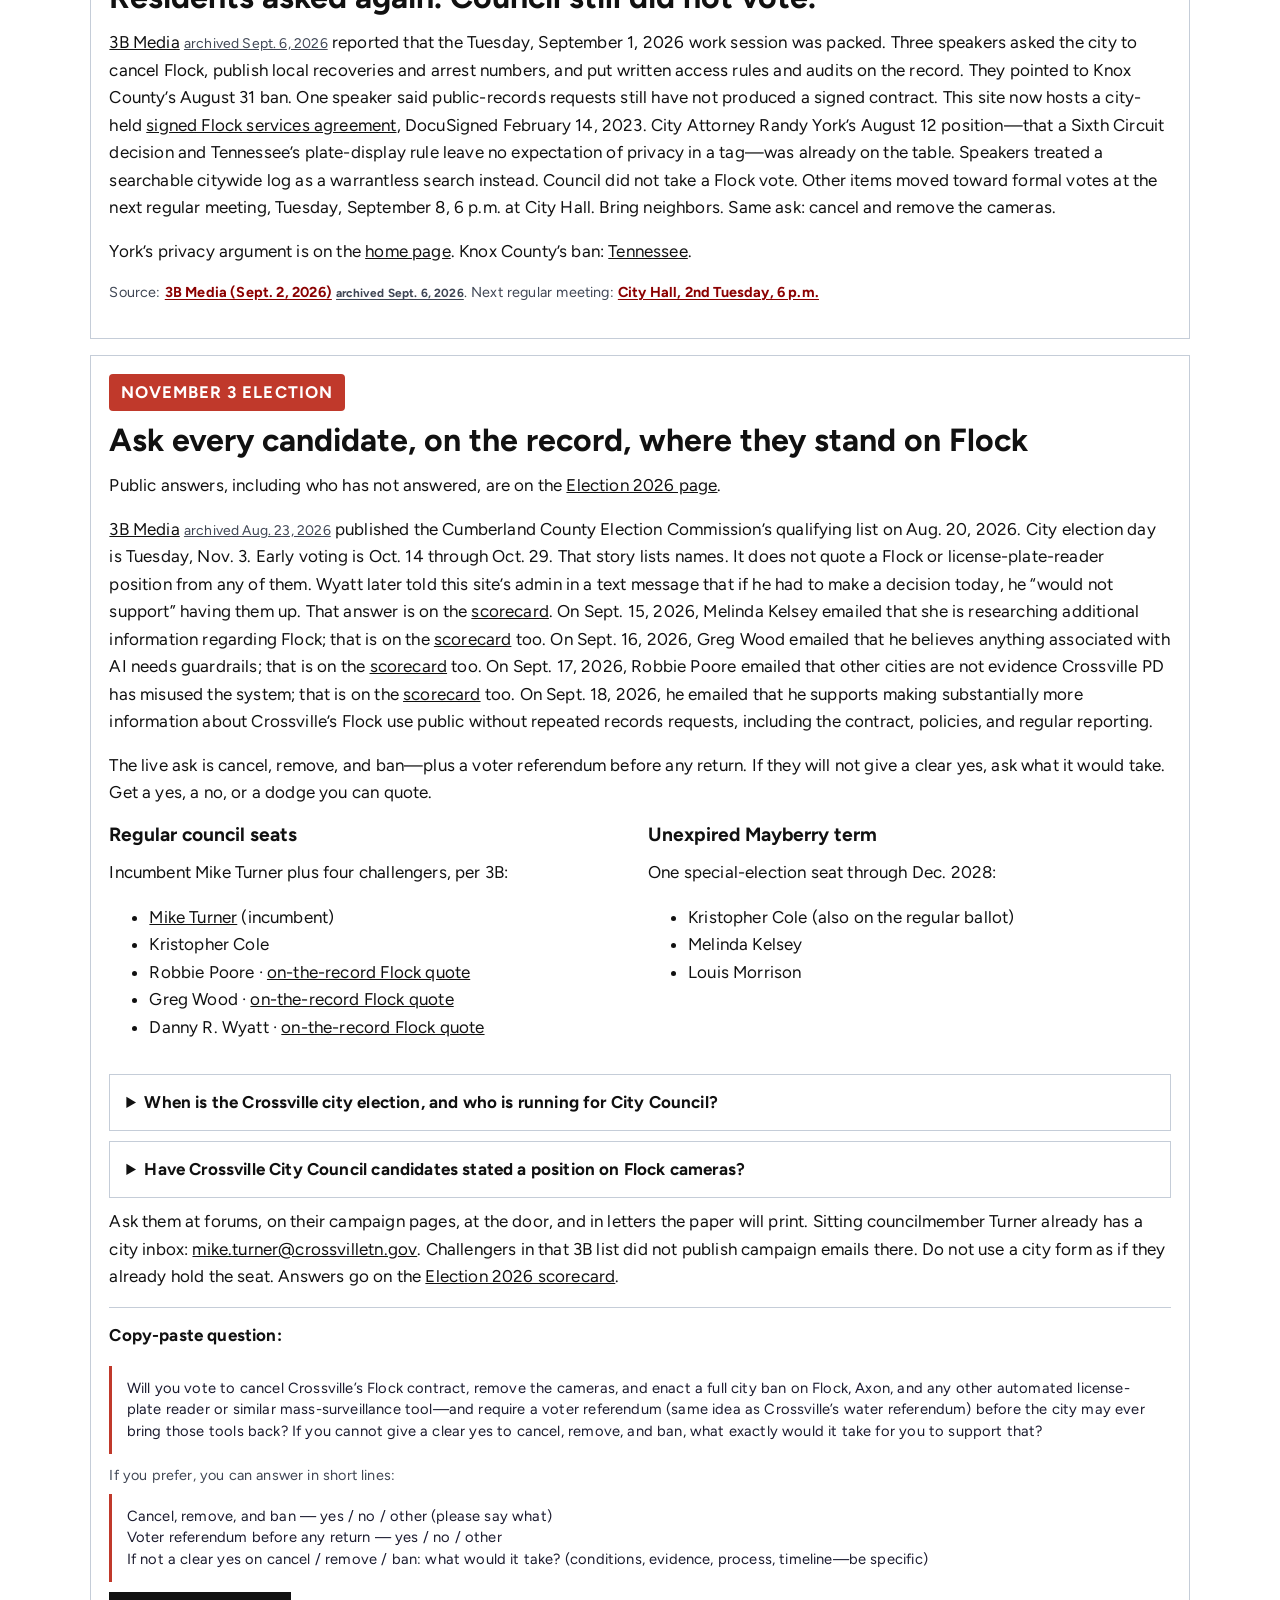
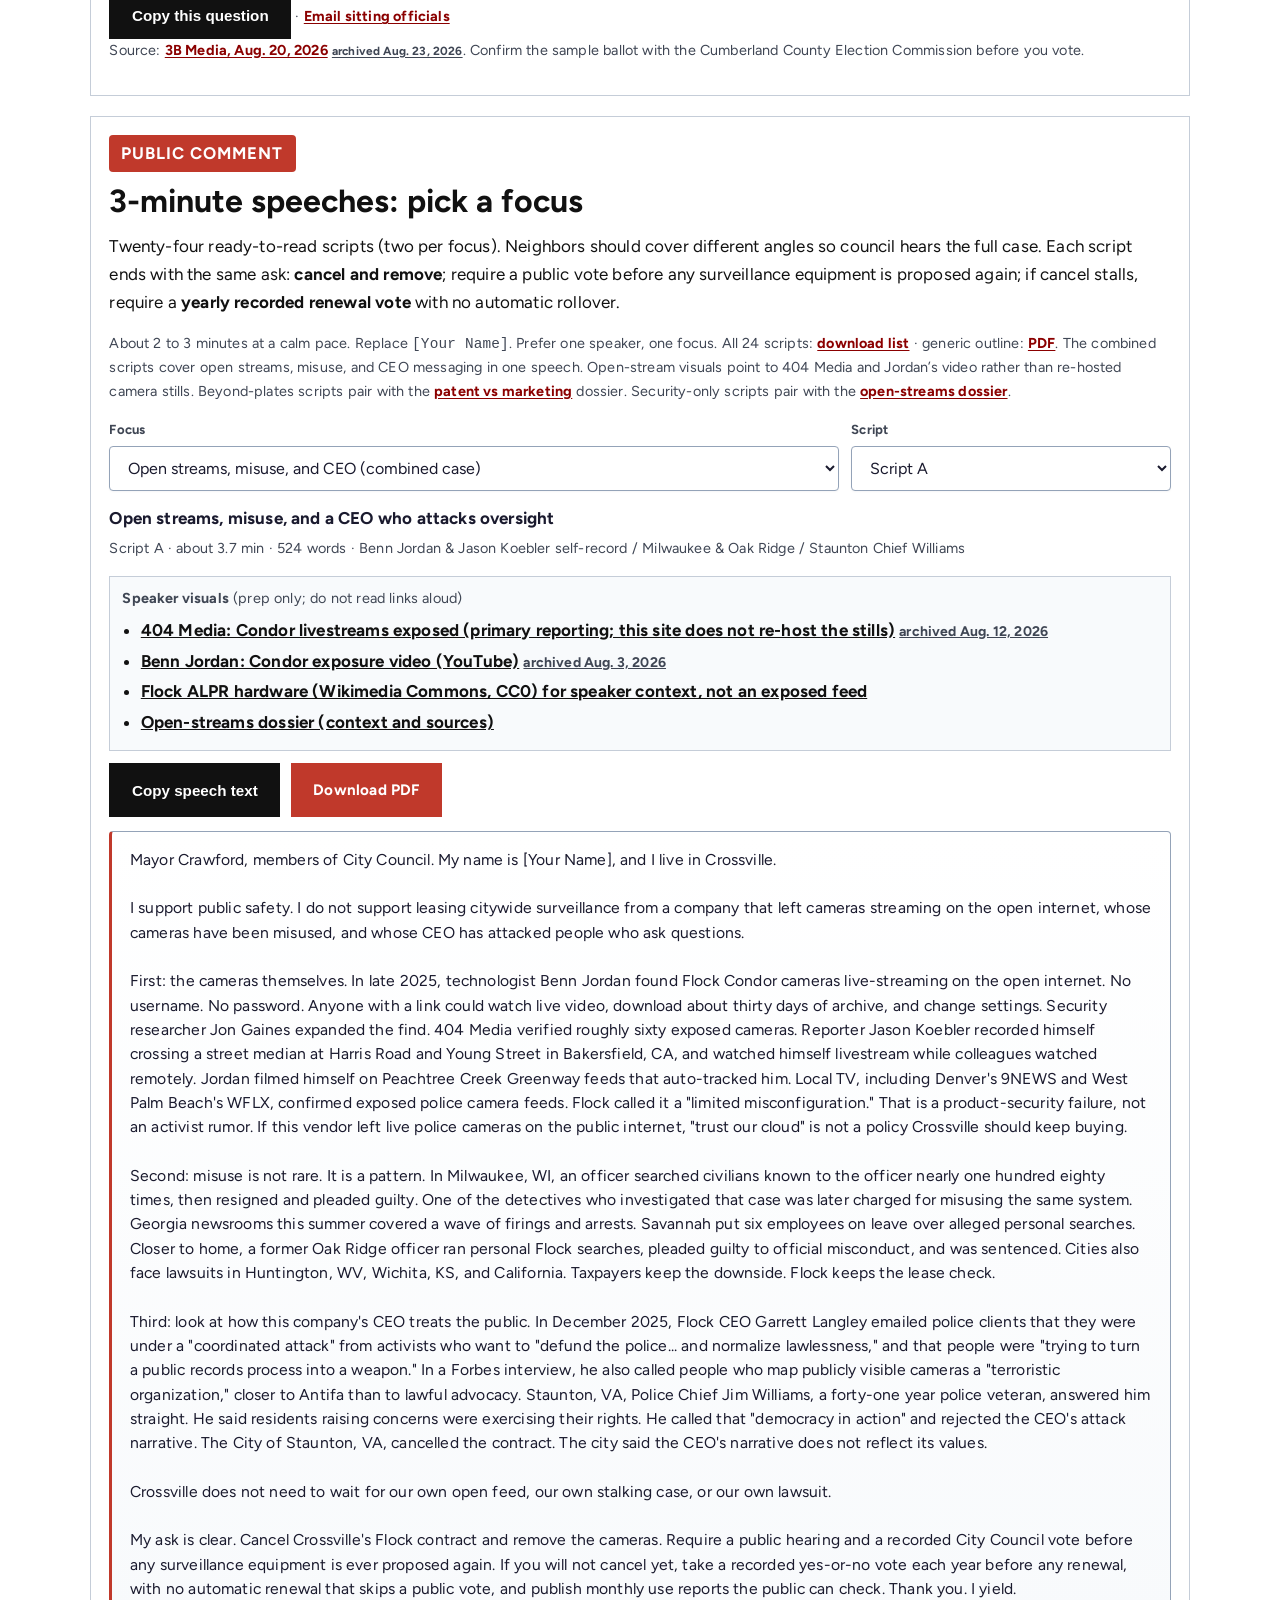
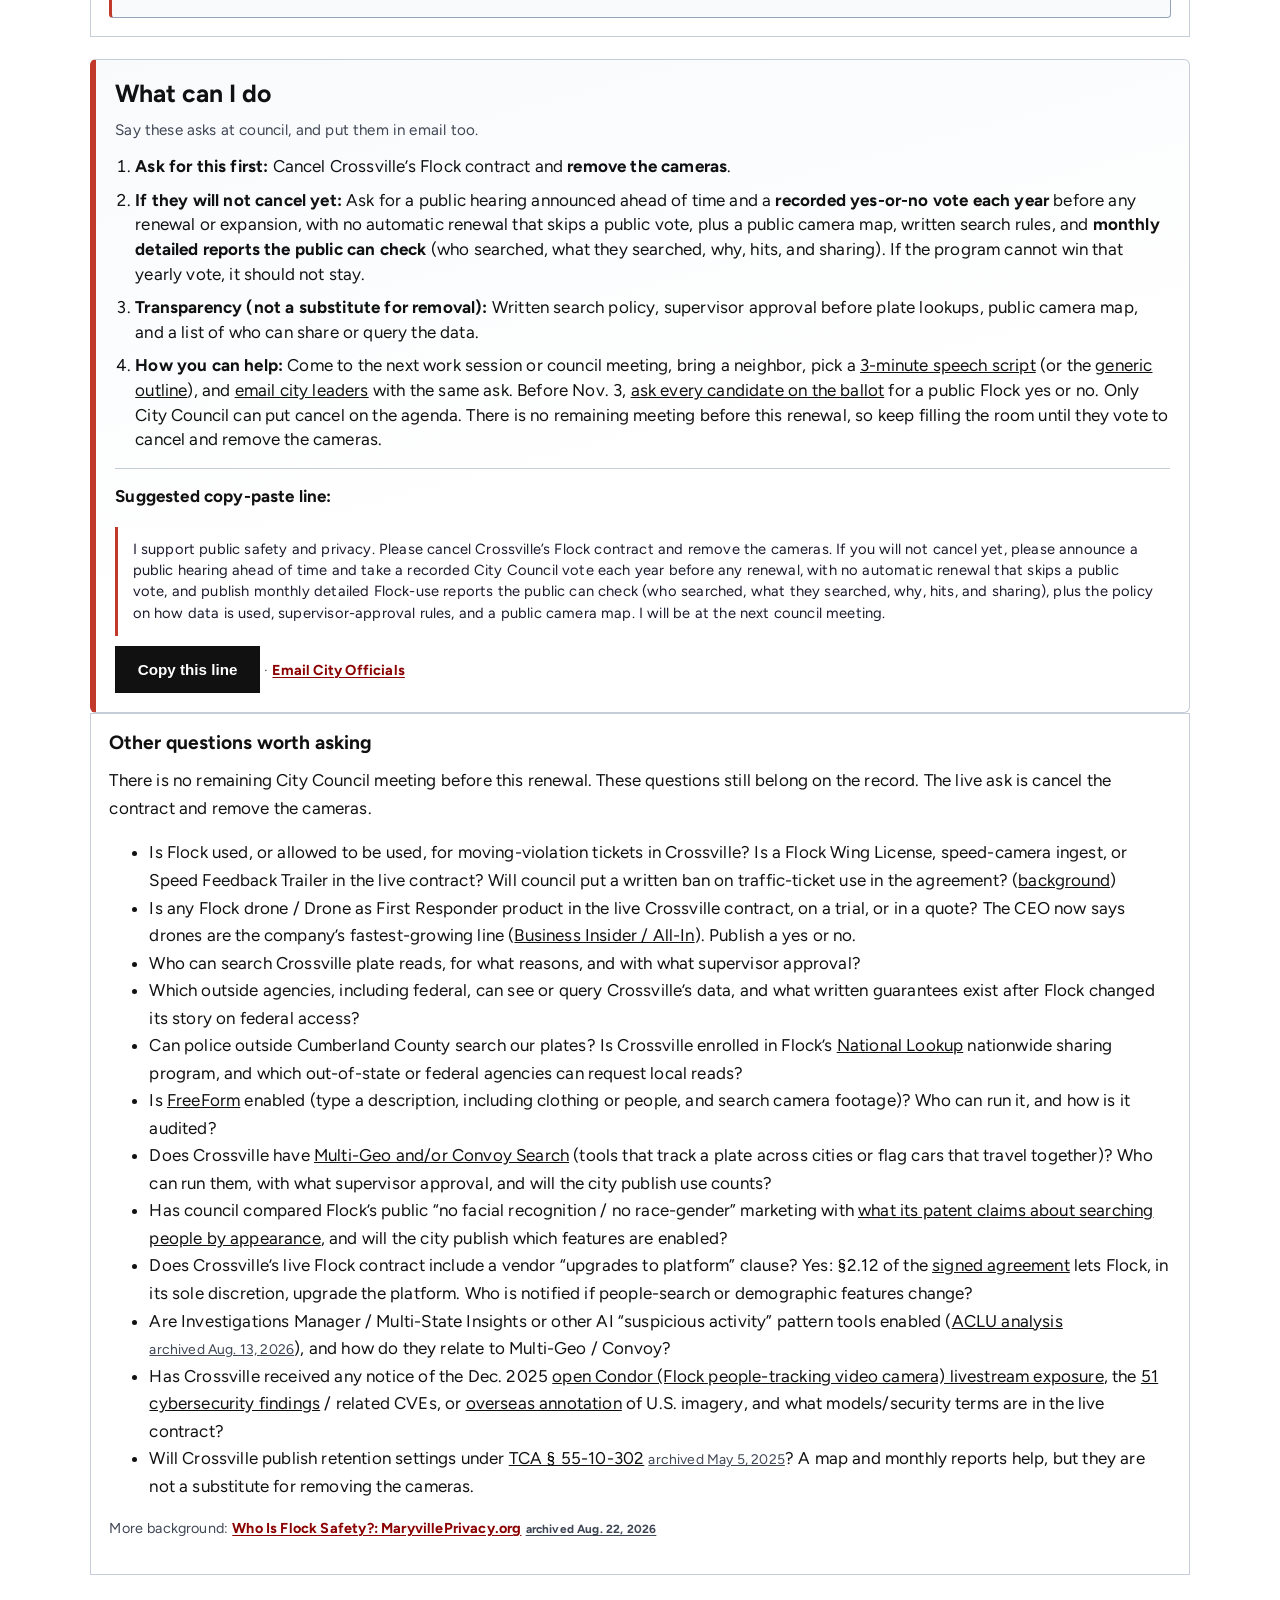
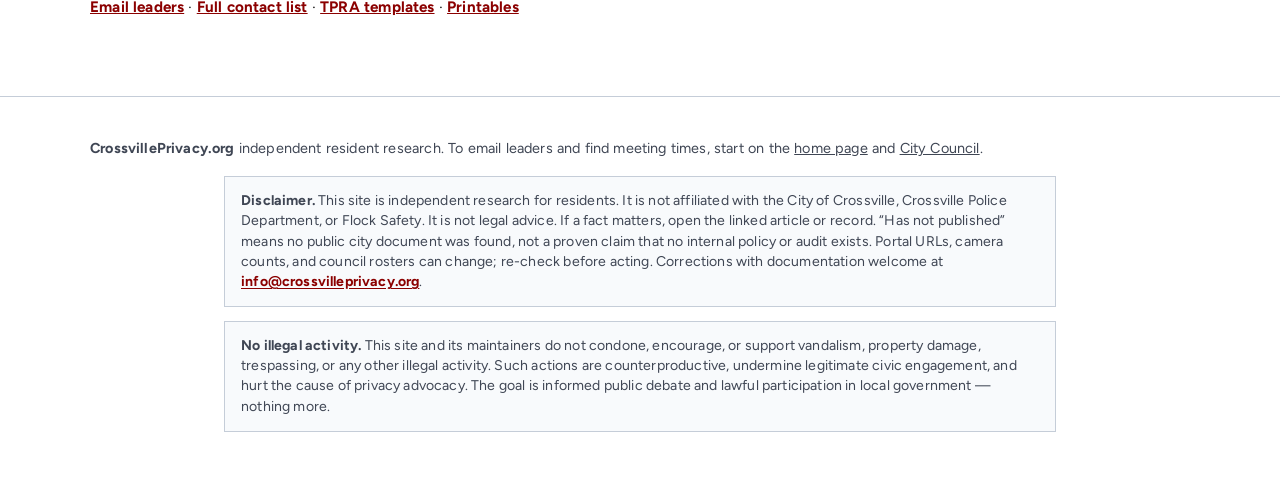
==== commit 550fbd4a: "Keep the election banner fully visible under the nav on every page, not only the home page." ====
--- a/council.html
+++ b/council.html
@@ -30,7 +30,7 @@
   <meta name="twitter:title" content="Crossville City Council election Nov. 3, 2026" />
   <meta name="twitter:description" content="Candidates, sitting council, meeting times, and a Flock yes-or-no to ask before you vote." />
   <meta name="twitter:image" content="https://crossvilleprivacy.org/assets/hero-main-street.jpg" />
-  <link rel="stylesheet" href="styles.css?v=20260918-contract" />
+  <link rel="stylesheet" href="styles.css?v=20261005-election-banner" />
   <link rel="icon" href="assets/favicon.svg" type="image/svg+xml" />
   <link rel="icon" href="assets/favicon-32.png" type="image/png" sizes="32x32" />
   <link rel="apple-touch-icon" href="assets/apple-touch-icon.png" />
@@ -478,7 +478,7 @@
     </div>
   </footer>
 
-  <script src="assets/campaign-ux.js?v=20260915-election-ask"></script>
+  <script src="assets/campaign-ux.js?v=20261005-election-banner"></script>
   <script src="assets/site-search.js?v=20260910-resources"></script>
   <script>
     (function () {
--- a/styles.css
+++ b/styles.css
@@ -133,7 +133,10 @@
 
 body {
   margin: 0;
-  padding-top: var(--site-header-h);
+  /* Header is sticky, so it already takes its own height. A padding-top
+     spacer left the election banner tucked under the nav on pages that
+     do not also have the meeting banner. */
+  padding-top: 0;
   width: 100%;
   max-width: 100%;
   background:
@@ -642,7 +645,7 @@
 
 /* Header */
 .site-header {
-  position: fixed;
+  position: sticky;
   top: 0;
   right: 0;
   left: 0;
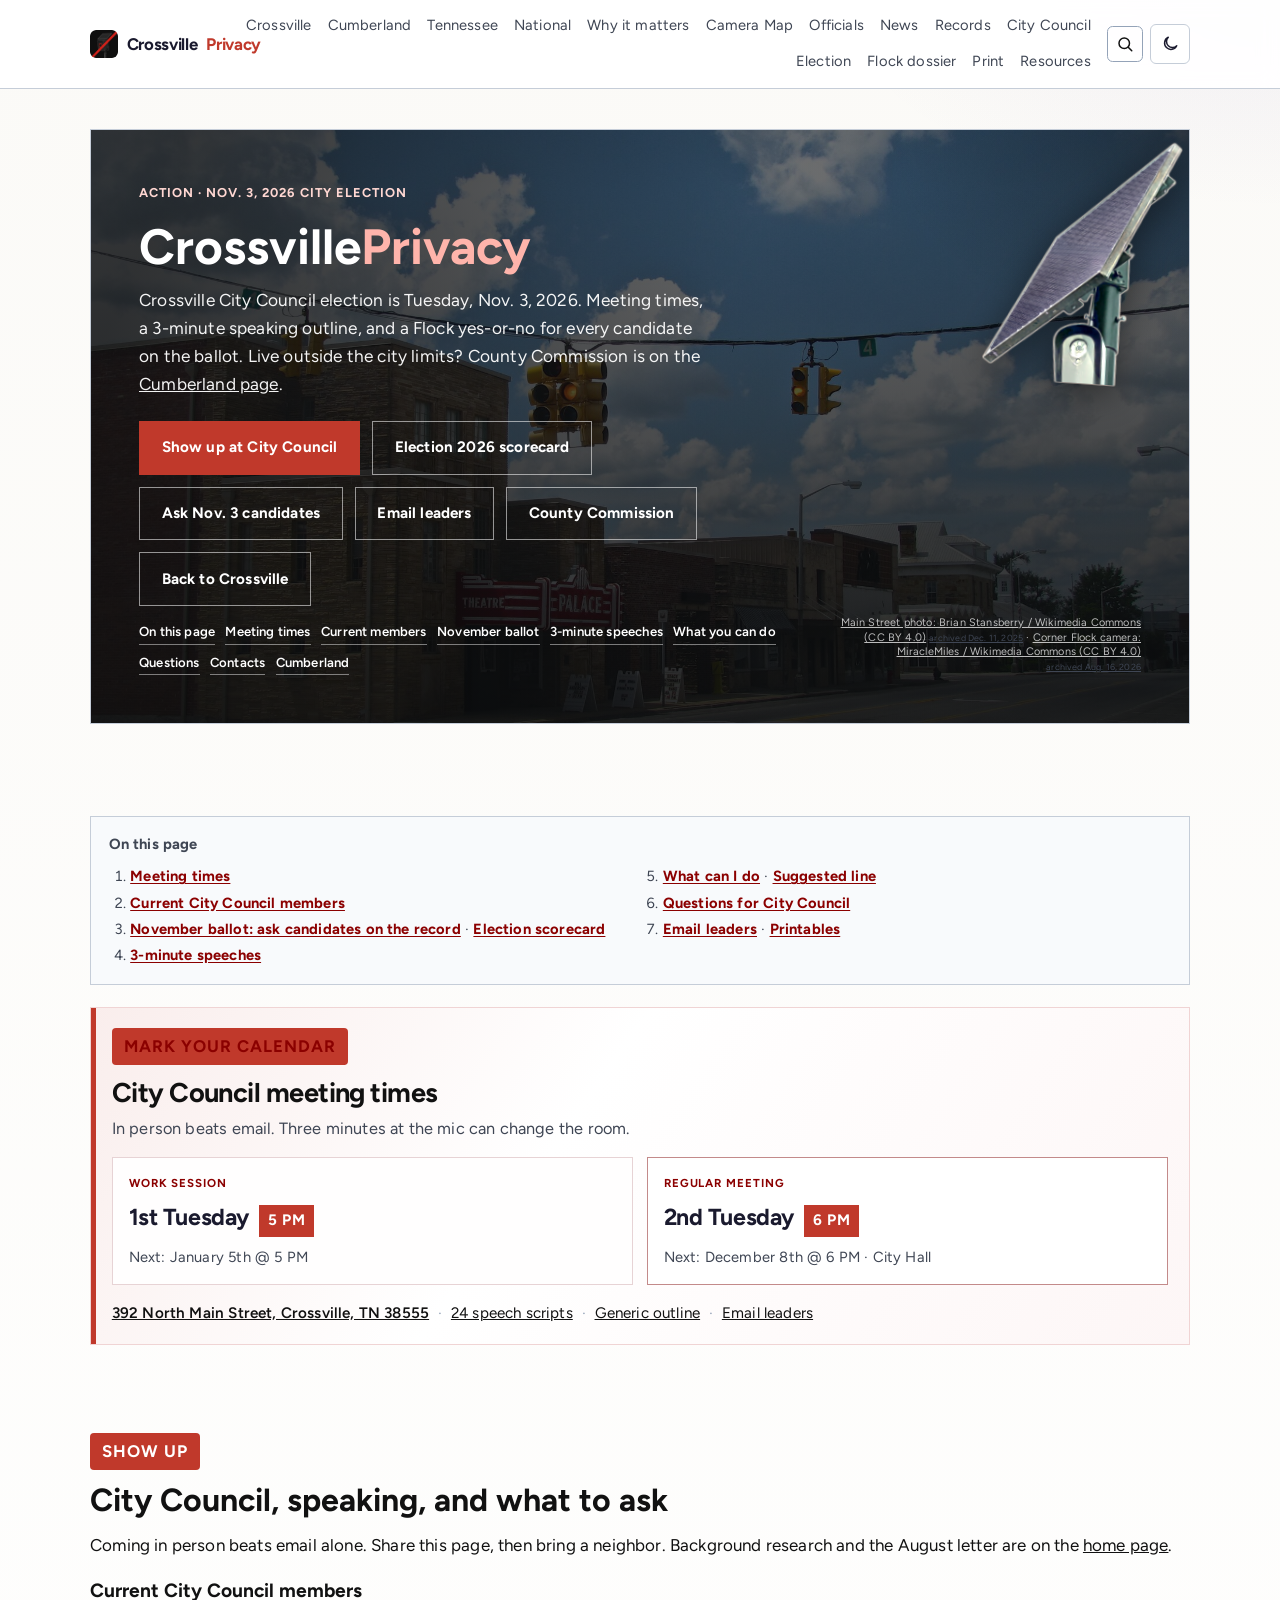
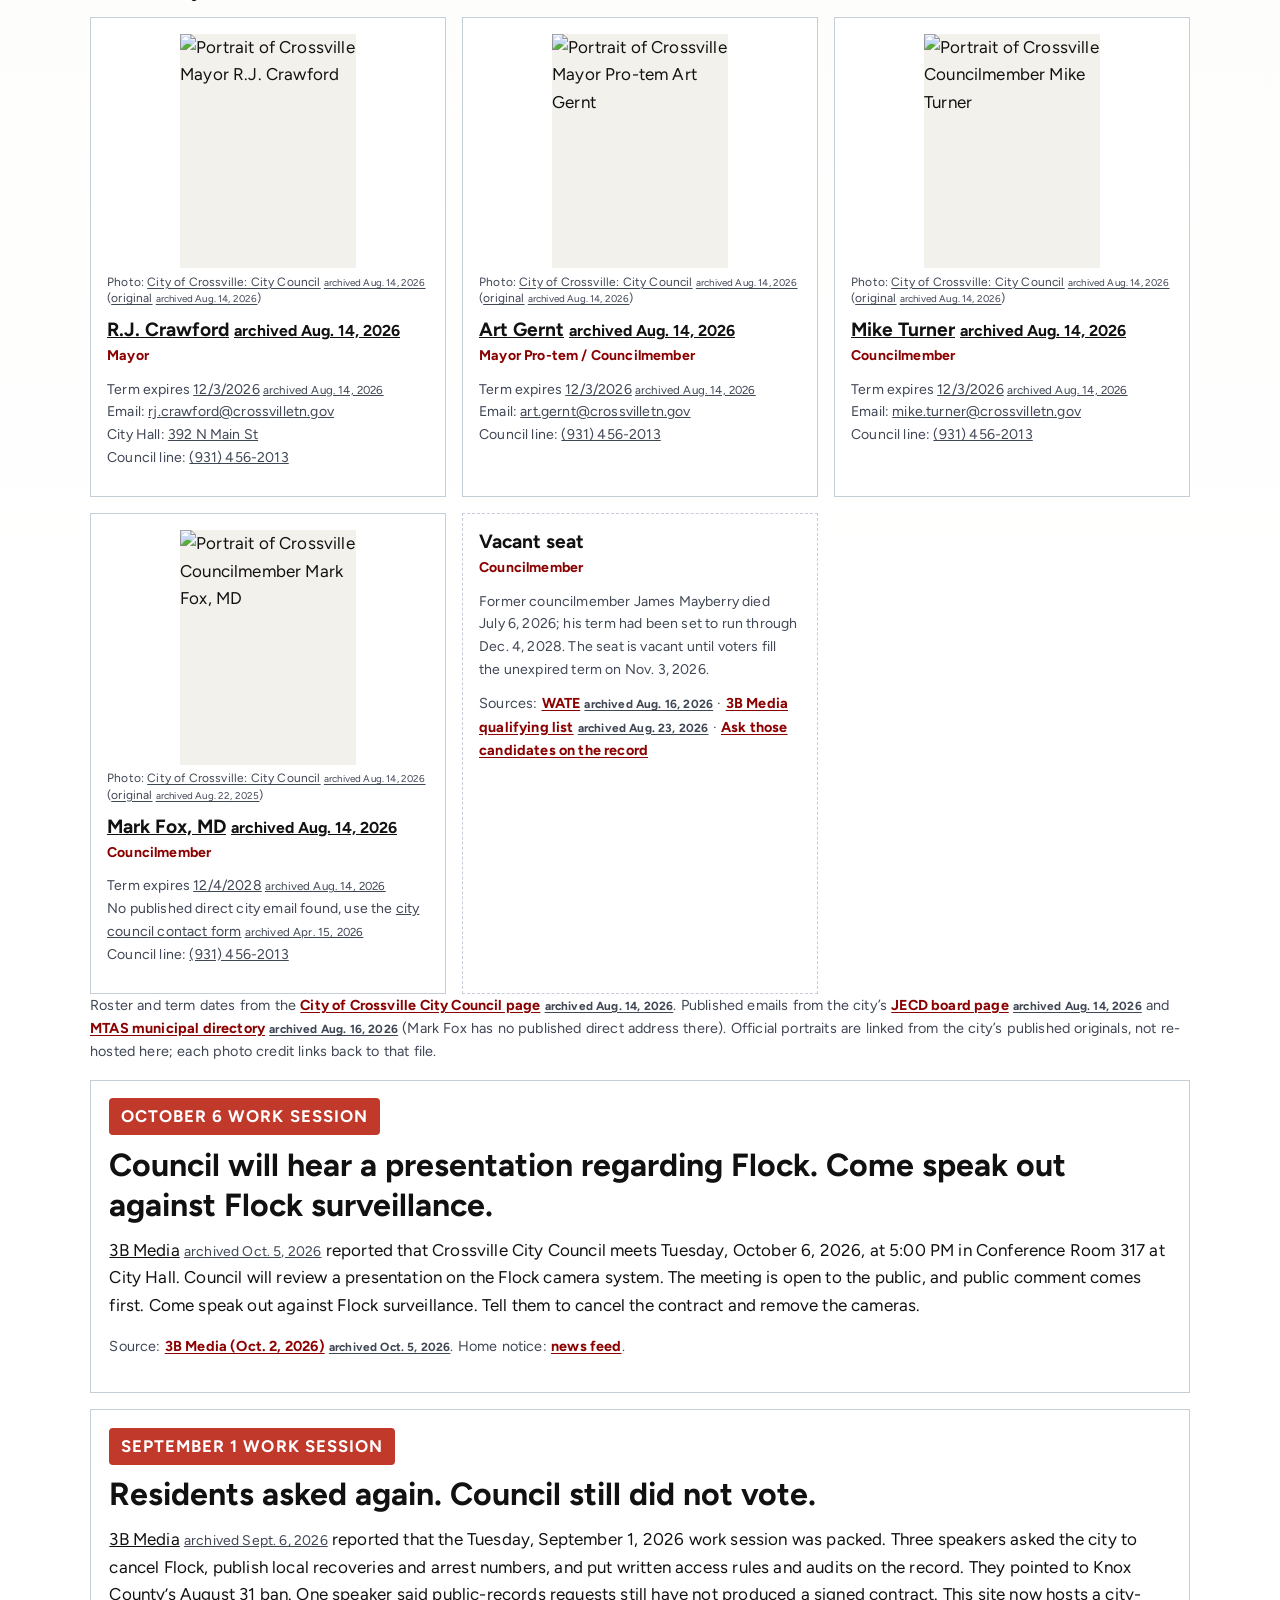
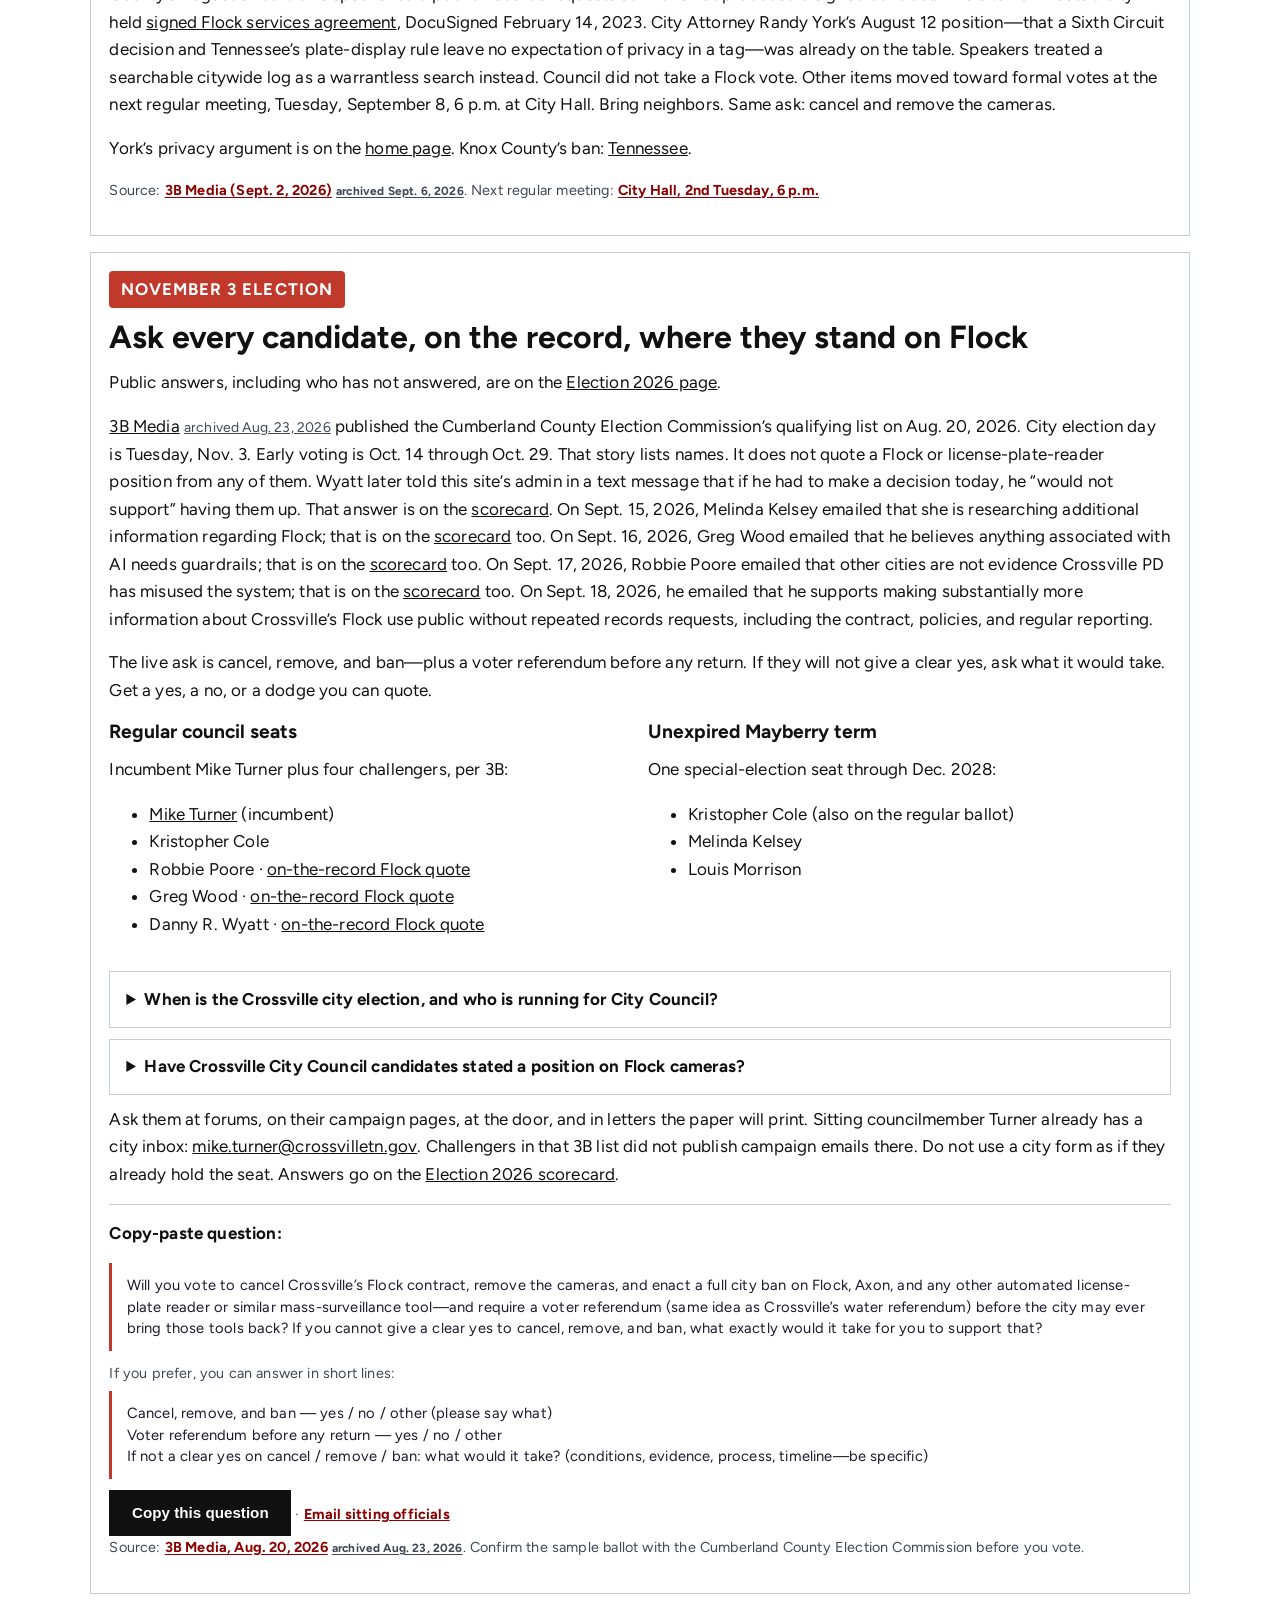
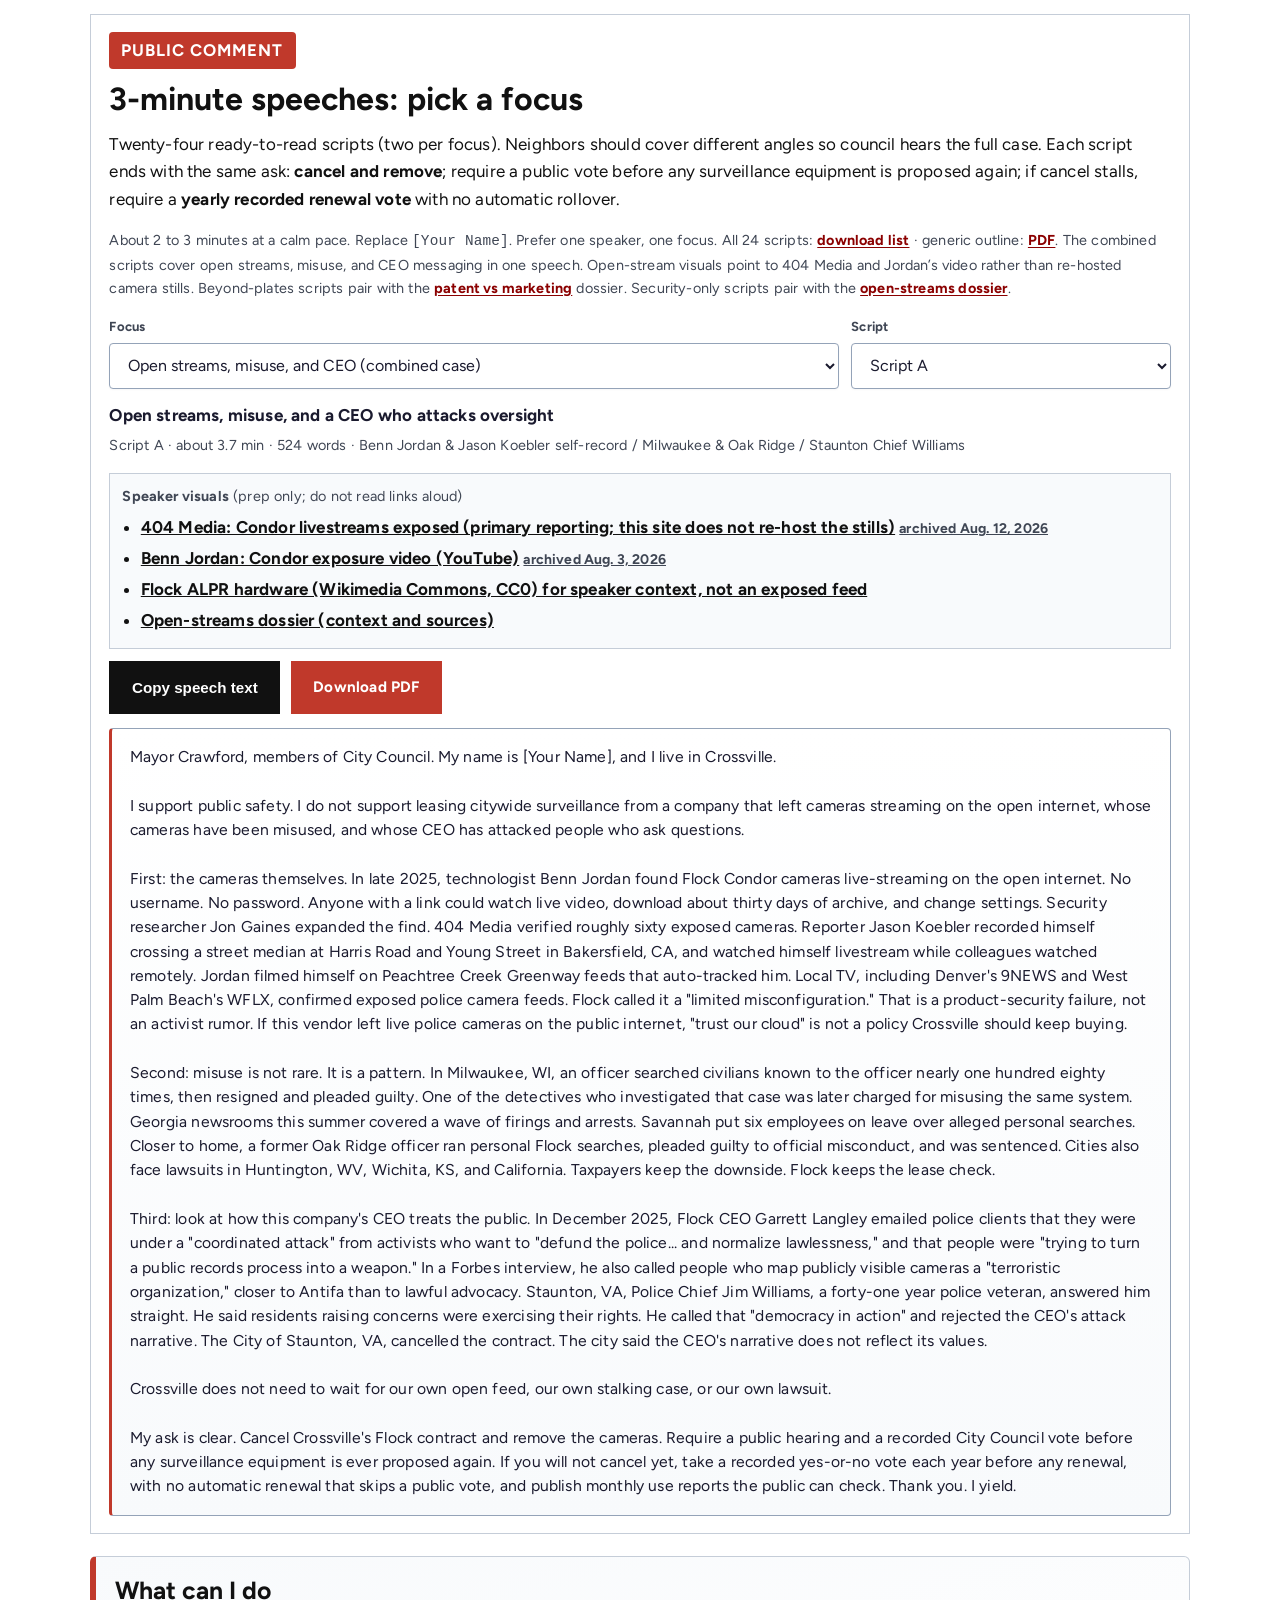
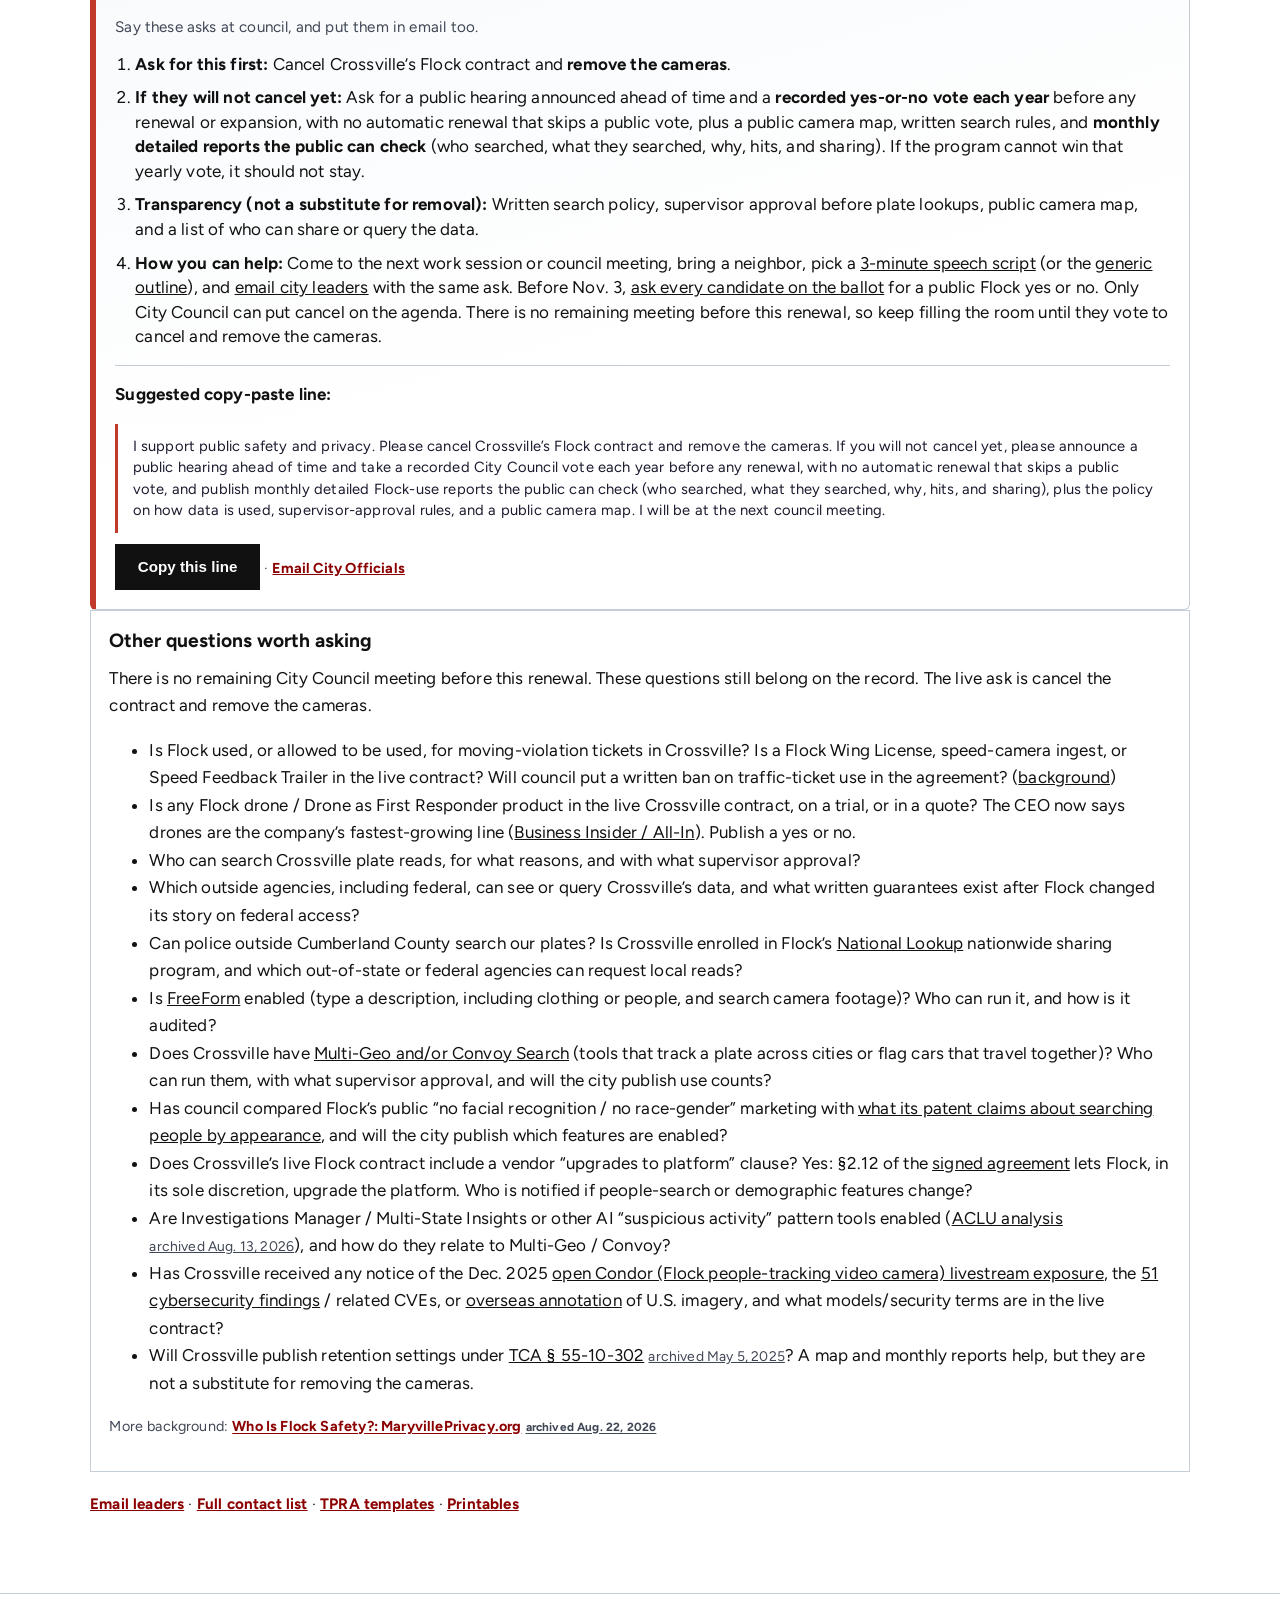
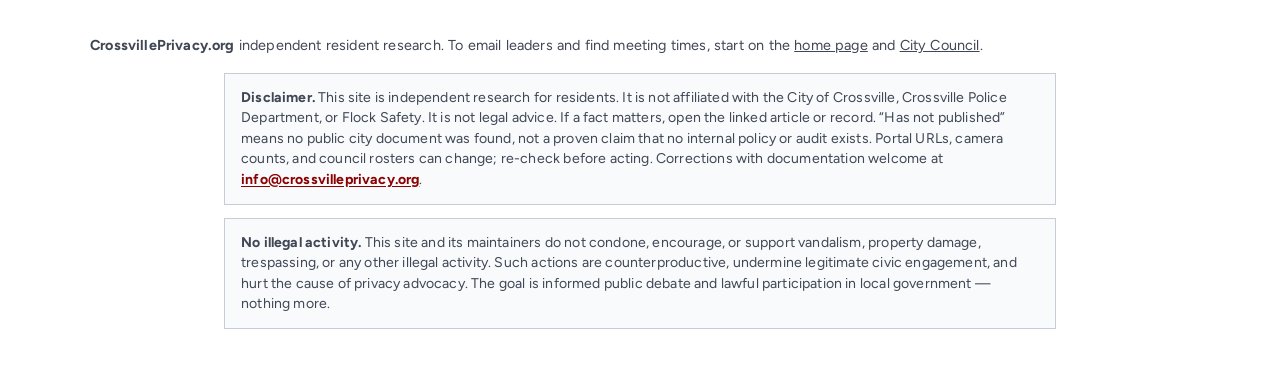
==== commit 510f8a0a: "Log the October Flock exits, suits, and Chesterfield charge; finish the election forum scorecard. Ad" ====
--- a/council.html
+++ b/council.html
@@ -126,21 +126,6 @@
     </div>
   </header>
 
-  <aside class="election-banner" role="region" aria-label="City Council election Flock positions">
-    <div class="wrap election-banner-inner">
-      <p class="election-banner-kicker"><a href="election.html#scorecard">Nov. 3 election</a> <span class="election-banner-topic">Position on Flock / ALPRs</span></p>
-      <p class="election-banner-line">
-        <a class="is-opposed" href="election.html#score-danny-wyatt">Wyatt <strong>Opposed</strong></a>
-        <a class="is-unsettled" href="election.html#score-melinda-kelsey">Kelsey <strong>Researching</strong></a>
-        <a class="is-unsettled" href="election.html#score-greg-wood">Wood <strong>Unclear</strong></a>
-        <a class="is-unsettled" href="election.html#score-robbie-poore">Poore <strong>Unclear</strong></a>
-        <a class="is-silent" href="election.html#score-mike-turner">Turner <strong>Silent</strong></a>
-        <a class="is-silent" href="election.html#score-kristopher-cole">Cole <strong>Silent</strong></a>
-        <a class="is-silent" href="election.html#score-louis-morrison">Morrison <strong>Silent</strong></a>
-      </p>
-      <p class="election-banner-ask"><a href="election.html#score-mike-turner">Mike Turner</a>, <a href="election.html#score-kristopher-cole">Kristopher Cole</a>, and <a href="election.html#score-louis-morrison">Louis Morrison</a> have not answered. Ask them, on the record, what their position is.</p>
-    </div>
-  </aside>
 
   <main id="top">
     <section class="hero">
--- a/styles.css
+++ b/styles.css
@@ -5226,10 +5226,21 @@
   }
 
   .election-scorecard-table th:nth-child(3),
-  .election-scorecard-table td:nth-child(3) {
-    width: 16%;
-    white-space: nowrap;
-  }
+  .election-scorecard-table td:nth-child(3),
+  .election-scorecard-table th:nth-child(4),
+  .election-scorecard-table td:nth-child(4) {
+    width: 34%;
+  }
+}
+
+.election-score-th-date {
+  display: block;
+  margin-top: 0.15rem;
+  font-size: 0.78em;
+  font-weight: 550;
+  color: var(--muted);
+  white-space: normal;
+  line-height: 1.25;
 }
 
 .election-score-name-cell {
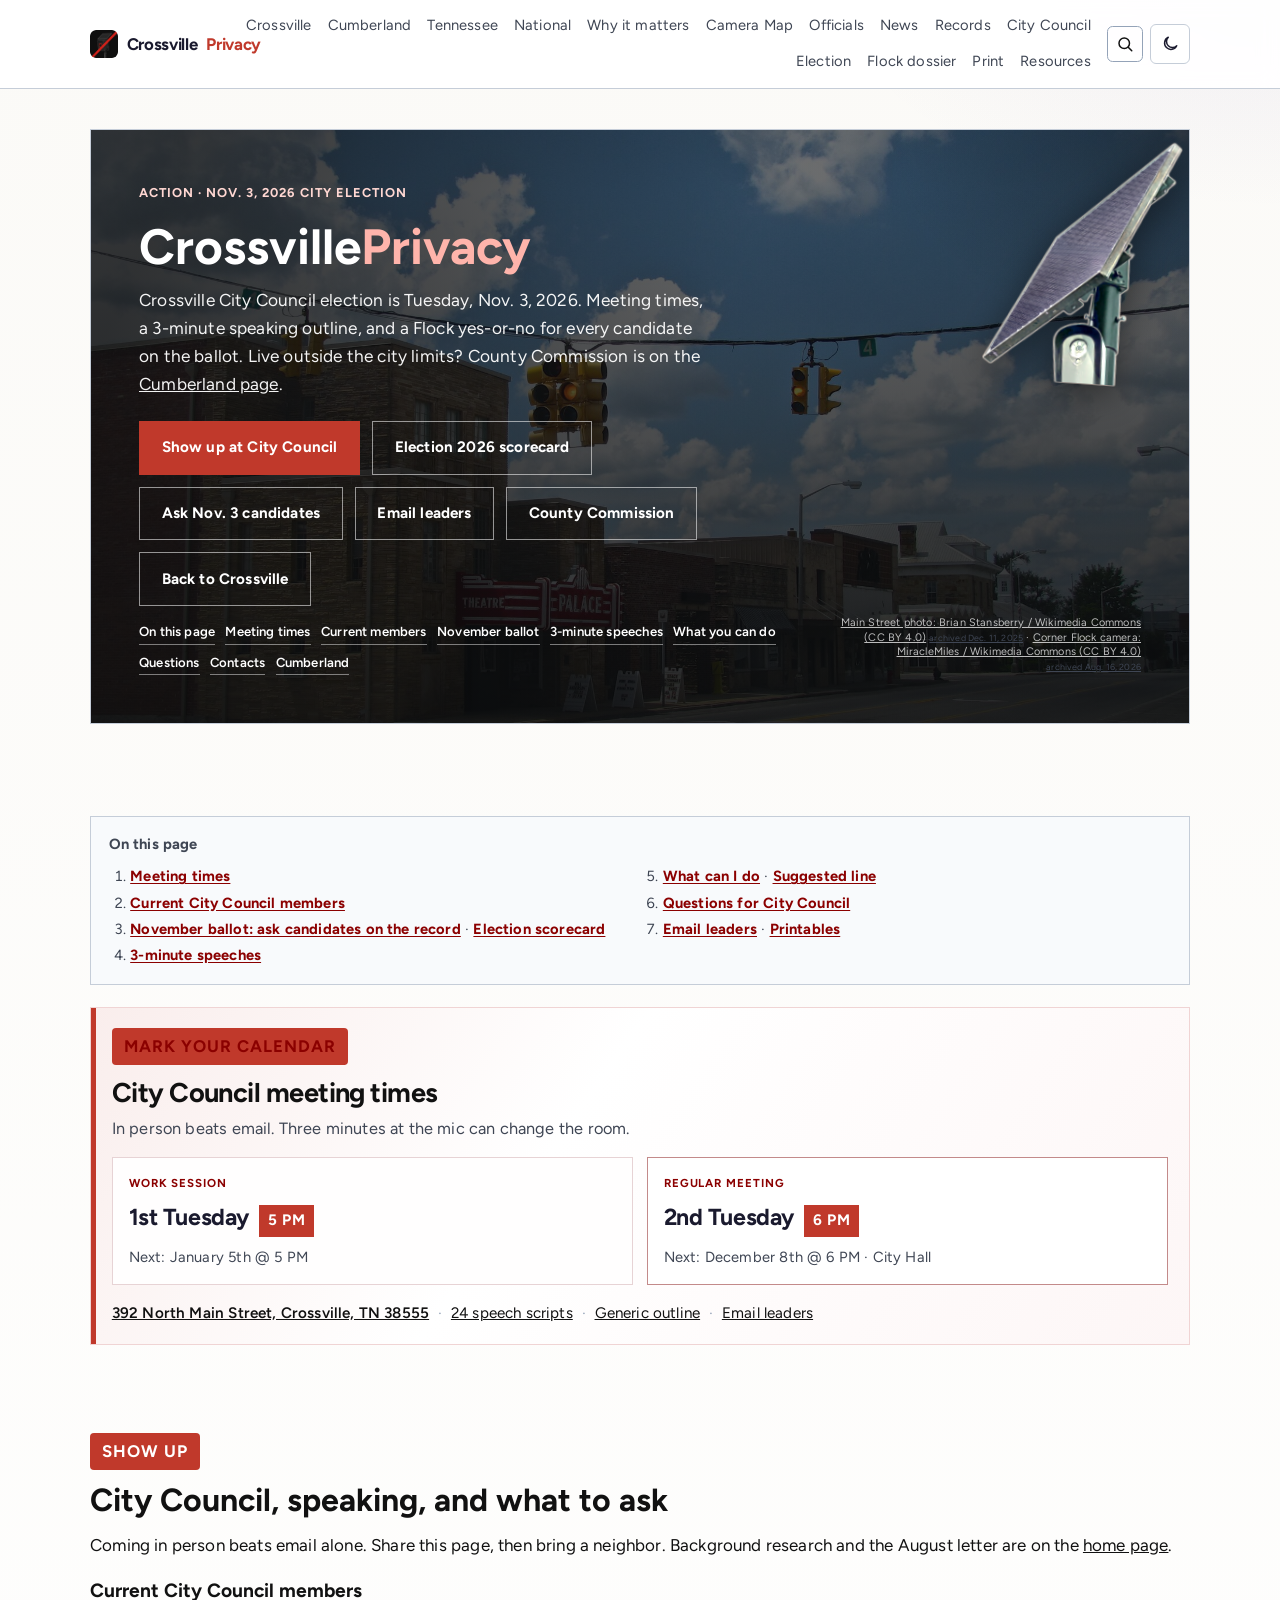
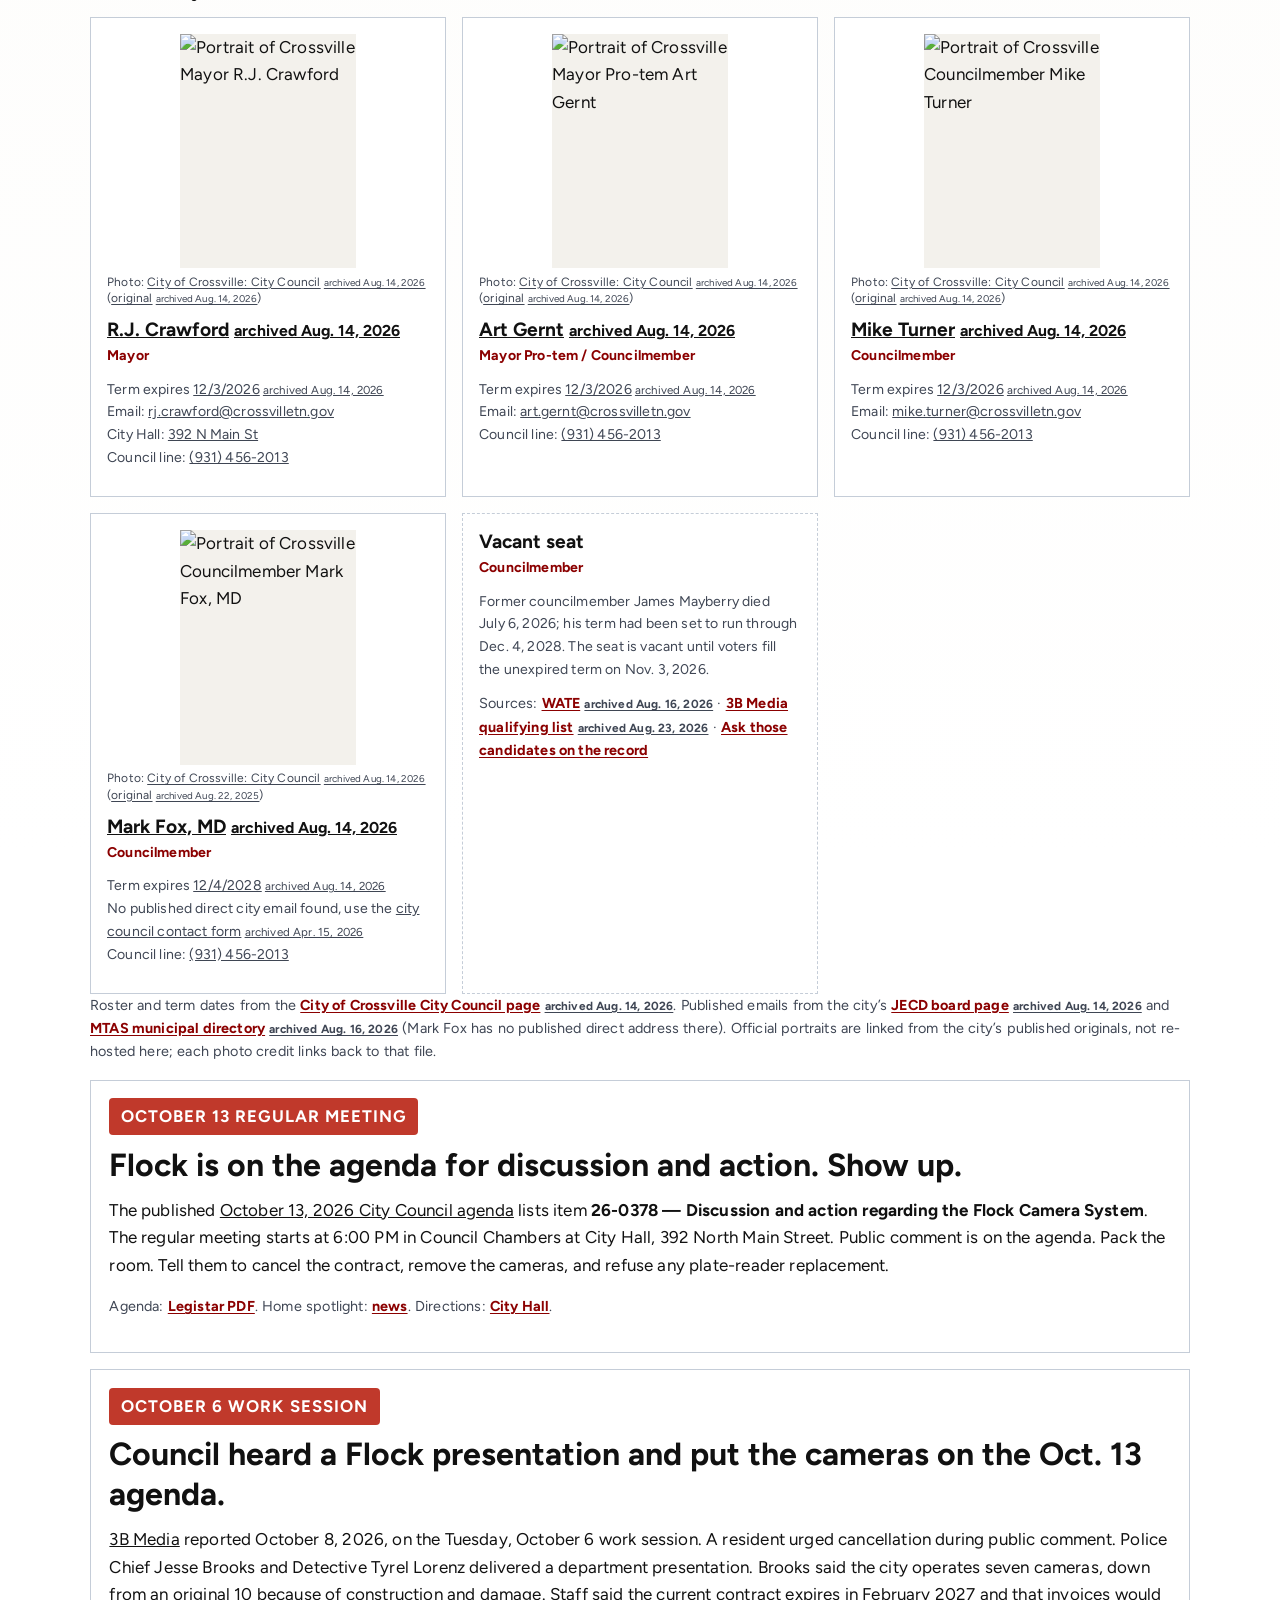
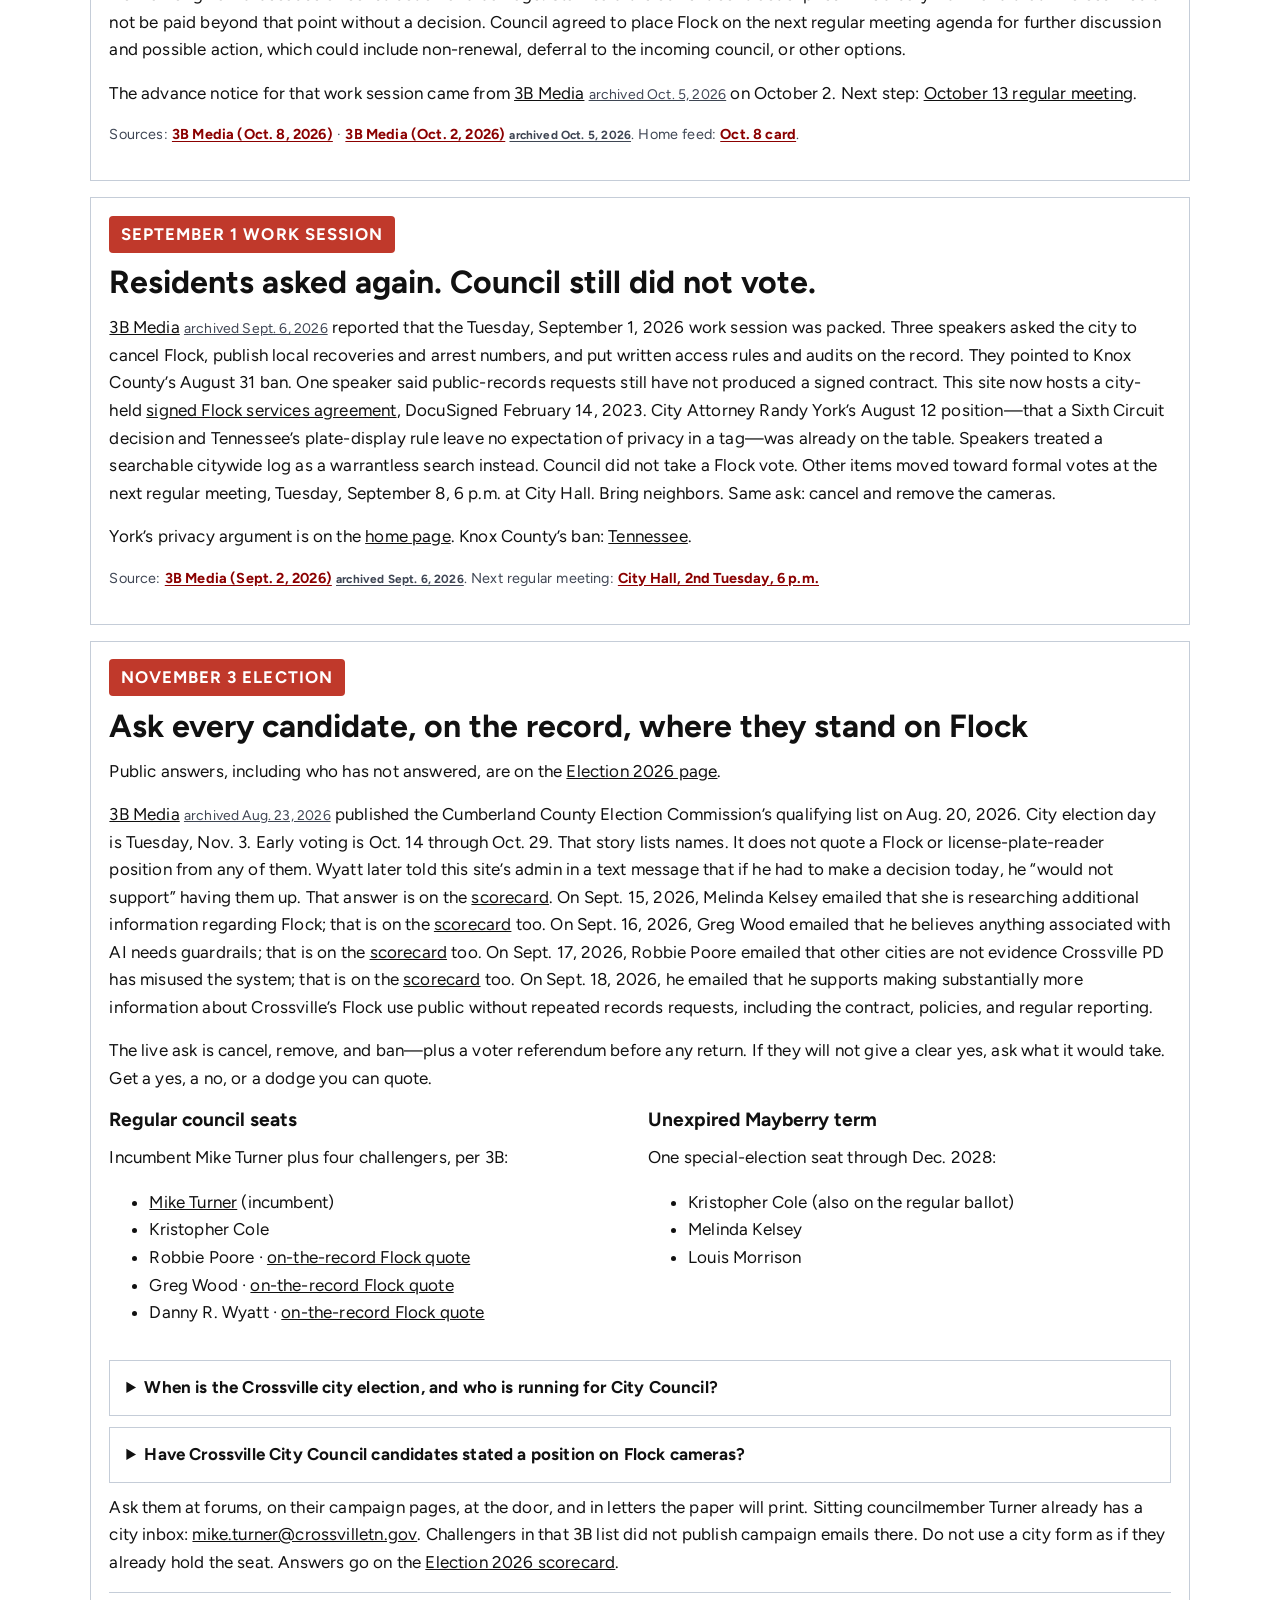
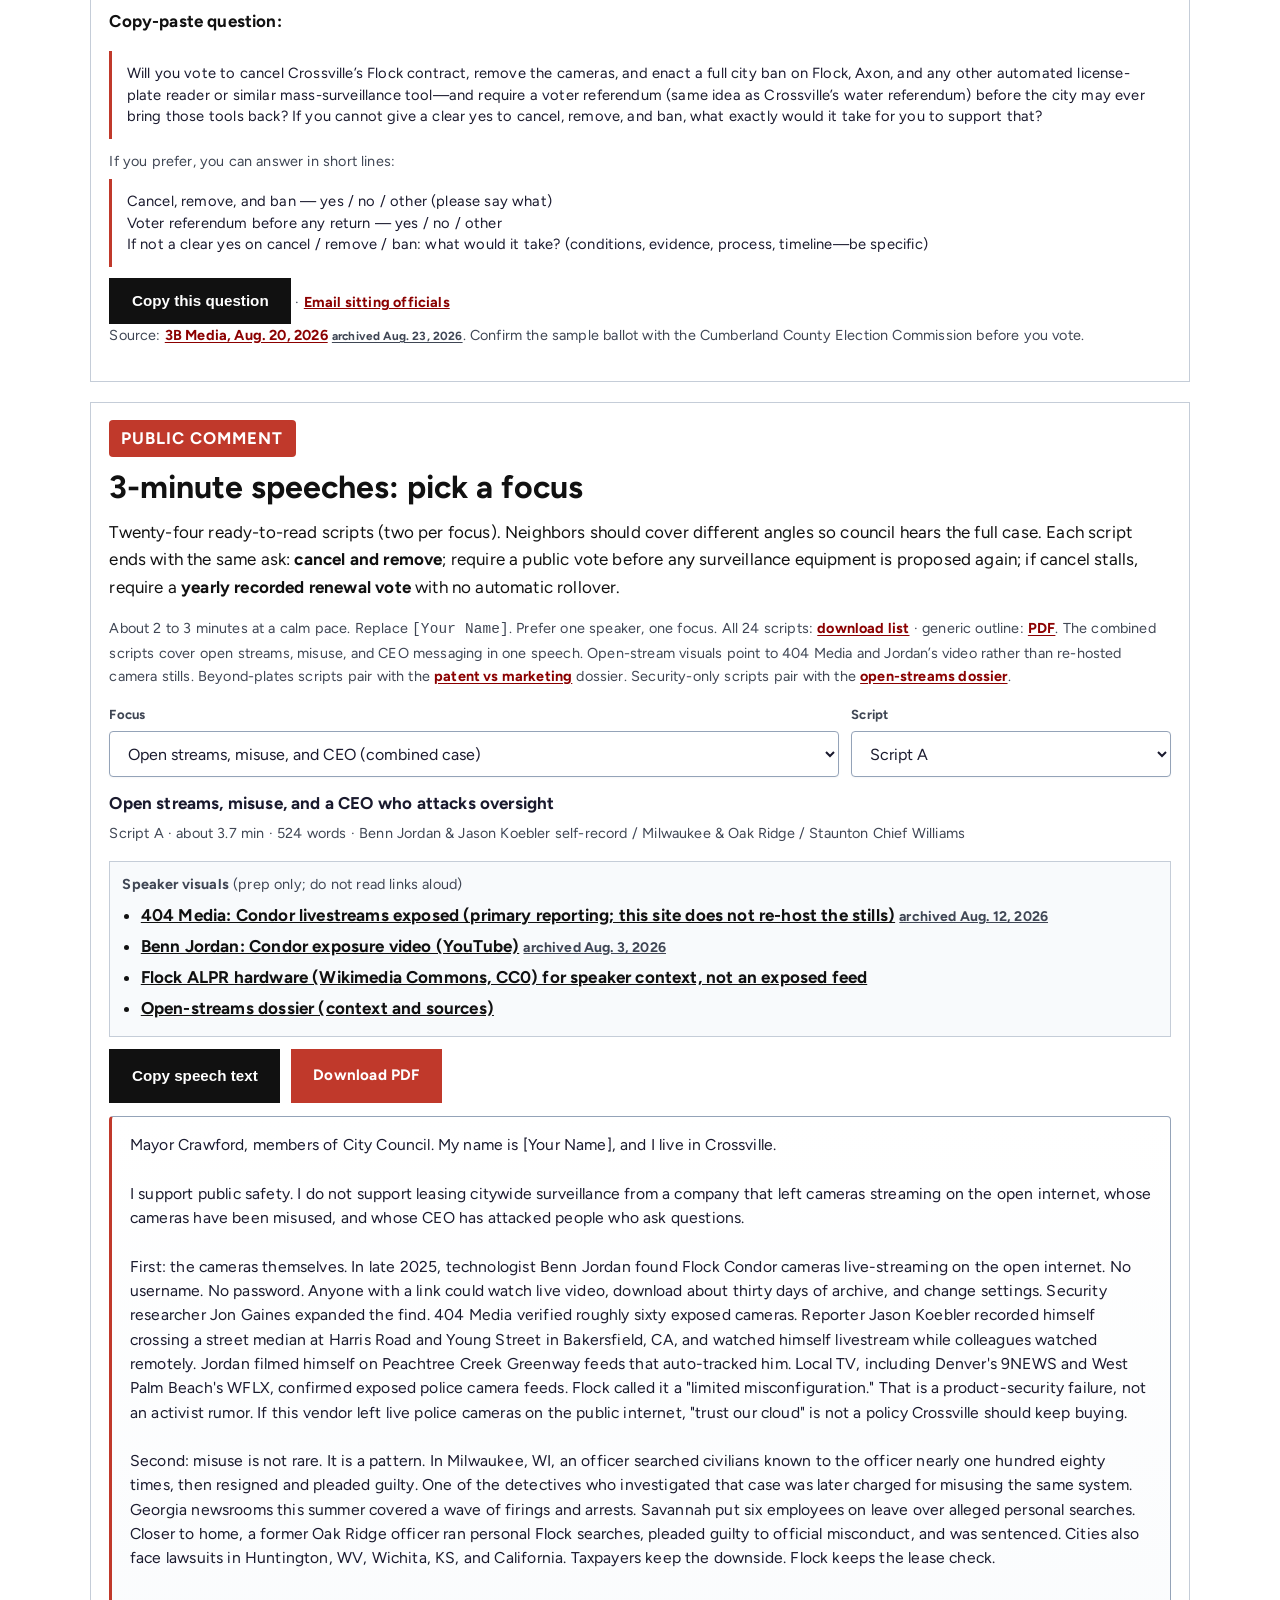
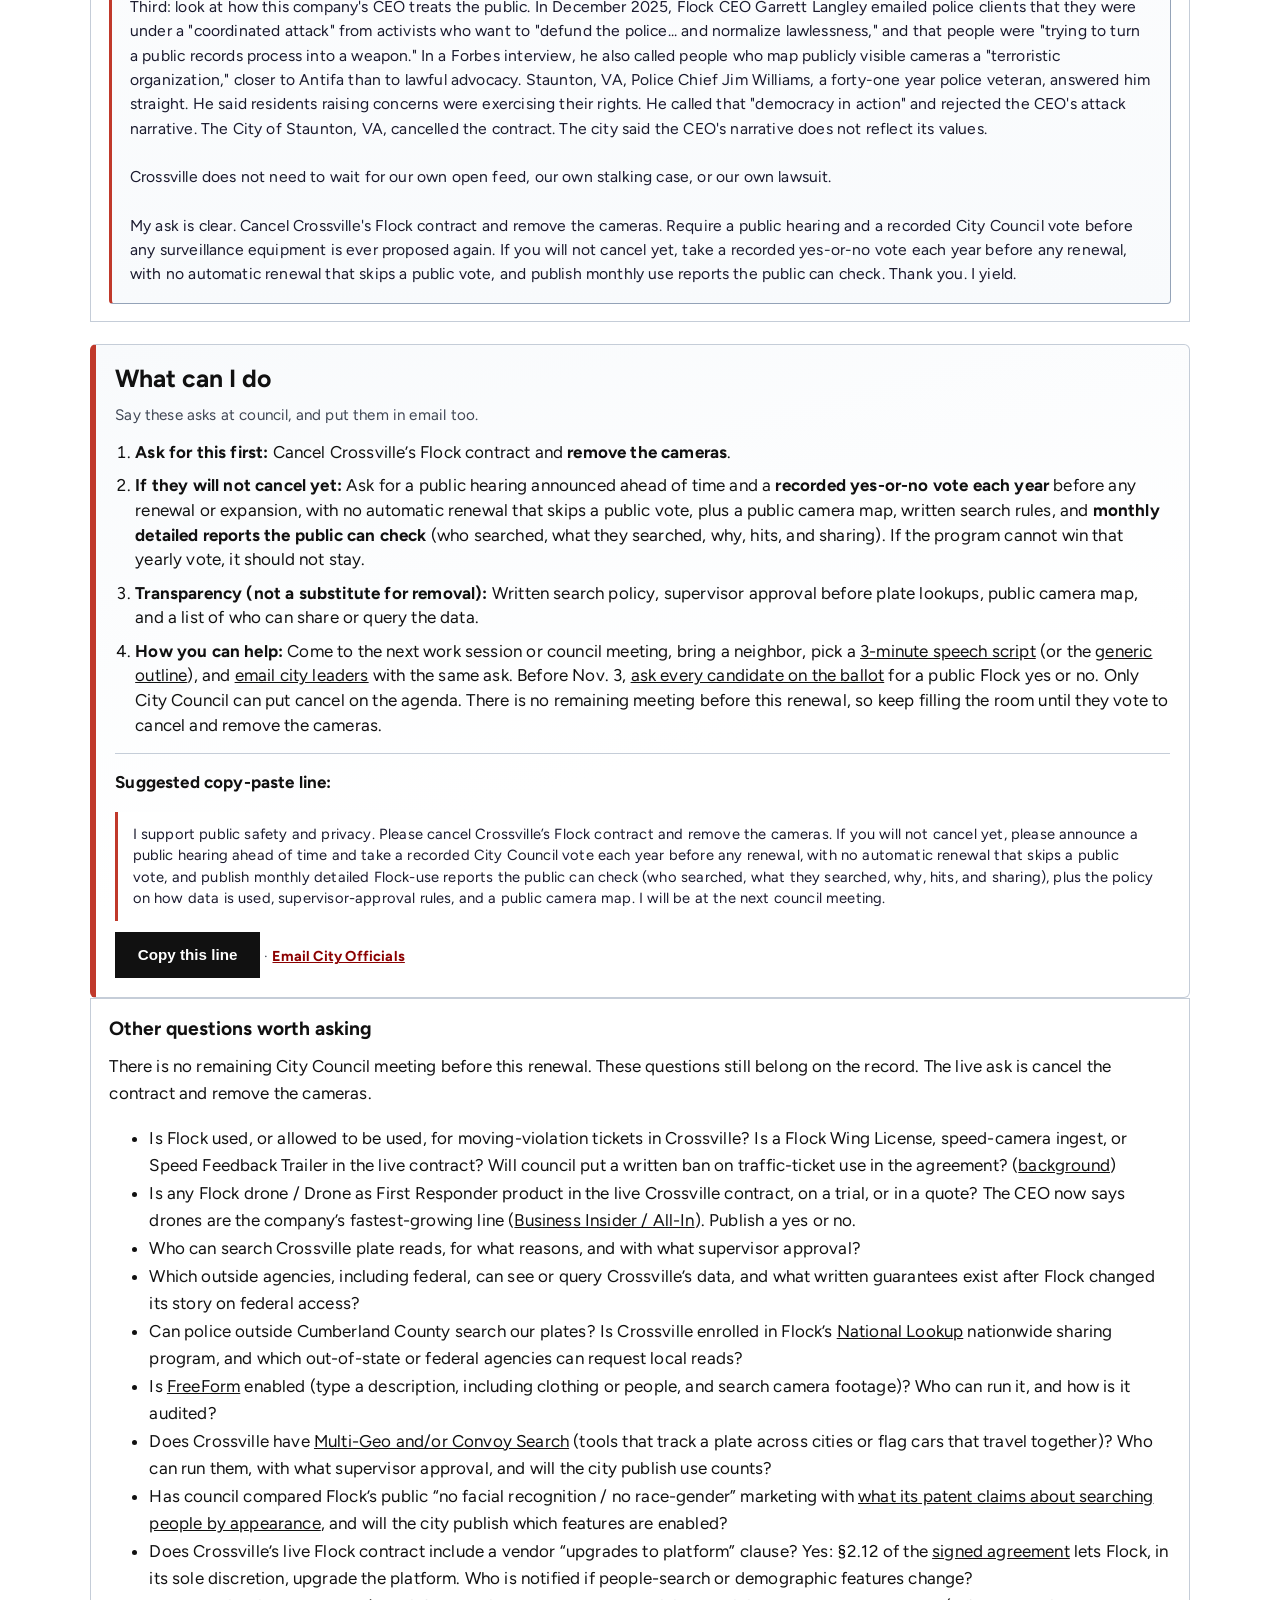
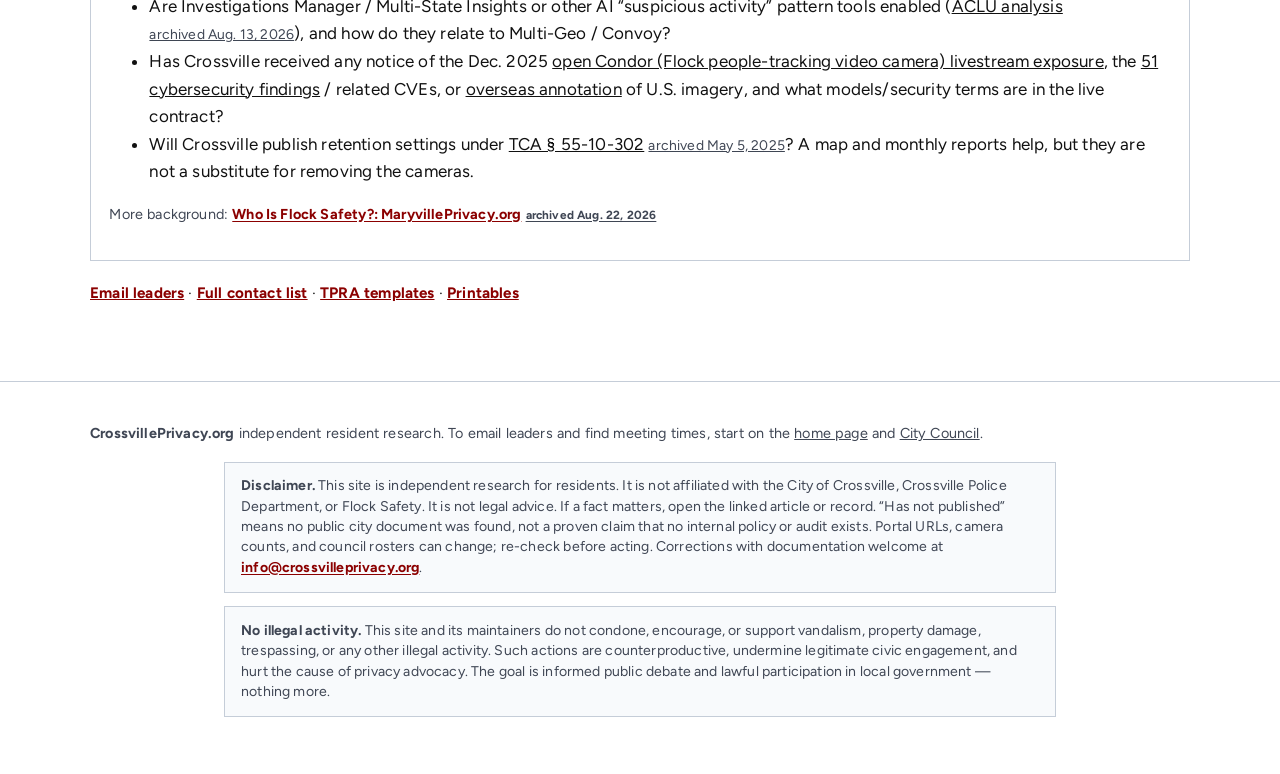
==== commit 83180c78: "Spotlight tomorrow’s Crossville Flock council item and log the Richmond and Madison Heights exits." ====
--- a/council.html
+++ b/council.html
@@ -275,11 +275,19 @@
         </div>
         <p class="note">Roster and term dates from the <a href="https://crossvilletn.gov/city-council/" target="_blank" rel="noopener">City of Crossville City Council page</a> <a class="source-archive" href="https://web.archive.org/web/20260814184157/https://crossvilletn.gov/city-council/" target="_blank" rel="noopener" title="Wayback Machine snapshot"><time datetime="2026-08-14T18:41:57Z">archived Aug. 14, 2026</time></a>. Published emails from the city’s <a href="https://crossvilletn.gov/city-council/boards-committees/joint-economic-and-community-development/" target="_blank" rel="noopener">JECD board page</a> <a class="source-archive" href="https://web.archive.org/web/20260814184224/https://crossvilletn.gov/city-council/boards-committees/joint-economic-and-community-development/" target="_blank" rel="noopener" title="Wayback Machine snapshot"><time datetime="2026-08-14T18:42:24Z">archived Aug. 14, 2026</time></a> and <a href="https://www.mtas.tennessee.edu/directories/cities/crossville" target="_blank" rel="noopener">MTAS municipal directory</a> <a class="source-archive" href="https://web.archive.org/web/20260816173845/https://www.mtas.tennessee.edu/directories/cities/crossville" target="_blank" rel="noopener" title="Wayback Machine snapshot"><time datetime="2026-08-16T17:38:45Z">archived Aug. 16, 2026</time></a> (Mark Fox has no published direct address there). Official portraits are linked from the city’s published originals, not re-hosted here; each photo credit links back to that file.</p>
 
+        <div class="panel" id="oct13-council" aria-labelledby="oct13-council-heading">
+          <span class="section-label">October 13 regular meeting</span>
+          <h2 id="oct13-council-heading">Flock is on the agenda for discussion and action. Show up.</h2>
+          <p>The published <a href="https://legistar.granicus.com/Crossville/meetings/2026/10/2496_A_City_Council_26-10-13_Meeting_Agenda.pdf" target="_blank" rel="noopener">October 13, 2026 City Council agenda</a> lists item <strong>26-0378 — Discussion and action regarding the Flock Camera System</strong>. The regular meeting starts at 6:00 PM in Council Chambers at City Hall, 392 North Main Street. Public comment is on the agenda. Pack the room. Tell them to cancel the contract, remove the cameras, and refuse any plate-reader replacement.</p>
+          <p class="note">Agenda: <a href="https://legistar.granicus.com/Crossville/meetings/2026/10/2496_A_City_Council_26-10-13_Meeting_Agenda.pdf" target="_blank" rel="noopener">Legistar PDF</a>. Home spotlight: <a href="index.html#oct13-flock-spotlight">news</a>. Directions: <a href="https://www.google.com/maps/dir/?api=1&amp;destination=Crossville+City+Hall,+392+North+Main+Street,+Crossville,+TN+38555" target="_blank" rel="noopener">City Hall</a>.</p>
+        </div>
+
         <div class="panel" id="oct6-work-session" aria-labelledby="oct6-work-session-heading">
           <span class="section-label">October 6 work session</span>
-          <h2 id="oct6-work-session-heading">Council will hear a presentation regarding Flock. Come speak out against Flock surveillance.</h2>
-          <p><a href="https://3bmedianews.com/water-rates-flock-cameras-infrastructure-and-more-at-tuesdays-crossville-city-council-work-session/" target="_blank" rel="noopener">3B Media</a> <a class="source-archive" href="https://web.archive.org/web/20261005155104/https://3bmedianews.com/water-rates-flock-cameras-infrastructure-and-more-at-tuesdays-crossville-city-council-work-session/" target="_blank" rel="noopener" title="Wayback Machine snapshot"><time datetime="2026-10-05T15:51:04Z">archived Oct. 5, 2026</time></a> reported that Crossville City Council meets Tuesday, October 6, 2026, at 5:00 PM in Conference Room 317 at City Hall. Council will review a presentation on the Flock camera system. The meeting is open to the public, and public comment comes first. Come speak out against Flock surveillance. Tell them to cancel the contract and remove the cameras.</p>
-          <p class="note">Source: <a href="https://3bmedianews.com/water-rates-flock-cameras-infrastructure-and-more-at-tuesdays-crossville-city-council-work-session/" target="_blank" rel="noopener">3B Media (Oct. 2, 2026)</a> <a class="source-archive" href="https://web.archive.org/web/20261005155104/https://3bmedianews.com/water-rates-flock-cameras-infrastructure-and-more-at-tuesdays-crossville-city-council-work-session/" target="_blank" rel="noopener" title="Wayback Machine snapshot"><time datetime="2026-10-05T15:51:04Z">archived Oct. 5, 2026</time></a>. Home notice: <a href="index.html#oct6-flock-work-session">news feed</a>.</p>
+          <h2 id="oct6-work-session-heading">Council heard a Flock presentation and put the cameras on the Oct. 13 agenda.</h2>
+          <p><a href="https://3bmedianews.com/crossville-council-hears-flock-camera-presentation-amid-public-calls-to-cancel-contract/" target="_blank" rel="noopener">3B Media</a> reported October 8, 2026, on the Tuesday, October 6 work session. A resident urged cancellation during public comment. Police Chief Jesse Brooks and Detective Tyrel Lorenz delivered a department presentation. Brooks said the city operates seven cameras, down from an original 10 because of construction and damage. Staff said the current contract expires in February 2027 and that invoices would not be paid beyond that point without a decision. Council agreed to place Flock on the next regular meeting agenda for further discussion and possible action, which could include non-renewal, deferral to the incoming council, or other options.</p>
+          <p>The advance notice for that work session came from <a href="https://3bmedianews.com/water-rates-flock-cameras-infrastructure-and-more-at-tuesdays-crossville-city-council-work-session/" target="_blank" rel="noopener">3B Media</a> <a class="source-archive" href="https://web.archive.org/web/20261005155104/https://3bmedianews.com/water-rates-flock-cameras-infrastructure-and-more-at-tuesdays-crossville-city-council-work-session/" target="_blank" rel="noopener" title="Wayback Machine snapshot"><time datetime="2026-10-05T15:51:04Z">archived Oct. 5, 2026</time></a> on October 2. Next step: <a href="#oct13-council">October 13 regular meeting</a>.</p>
+          <p class="note">Sources: <a href="https://3bmedianews.com/crossville-council-hears-flock-camera-presentation-amid-public-calls-to-cancel-contract/" target="_blank" rel="noopener">3B Media (Oct. 8, 2026)</a> · <a href="https://3bmedianews.com/water-rates-flock-cameras-infrastructure-and-more-at-tuesdays-crossville-city-council-work-session/" target="_blank" rel="noopener">3B Media (Oct. 2, 2026)</a> <a class="source-archive" href="https://web.archive.org/web/20261005155104/https://3bmedianews.com/water-rates-flock-cameras-infrastructure-and-more-at-tuesdays-crossville-city-council-work-session/" target="_blank" rel="noopener" title="Wayback Machine snapshot"><time datetime="2026-10-05T15:51:04Z">archived Oct. 5, 2026</time></a>. Home feed: <a href="index.html#oct6-flock-work-session-recap">Oct. 8 card</a>.</p>
         </div>
 
         <div class="panel" id="sept1-work-session" aria-labelledby="sept1-work-session-heading">
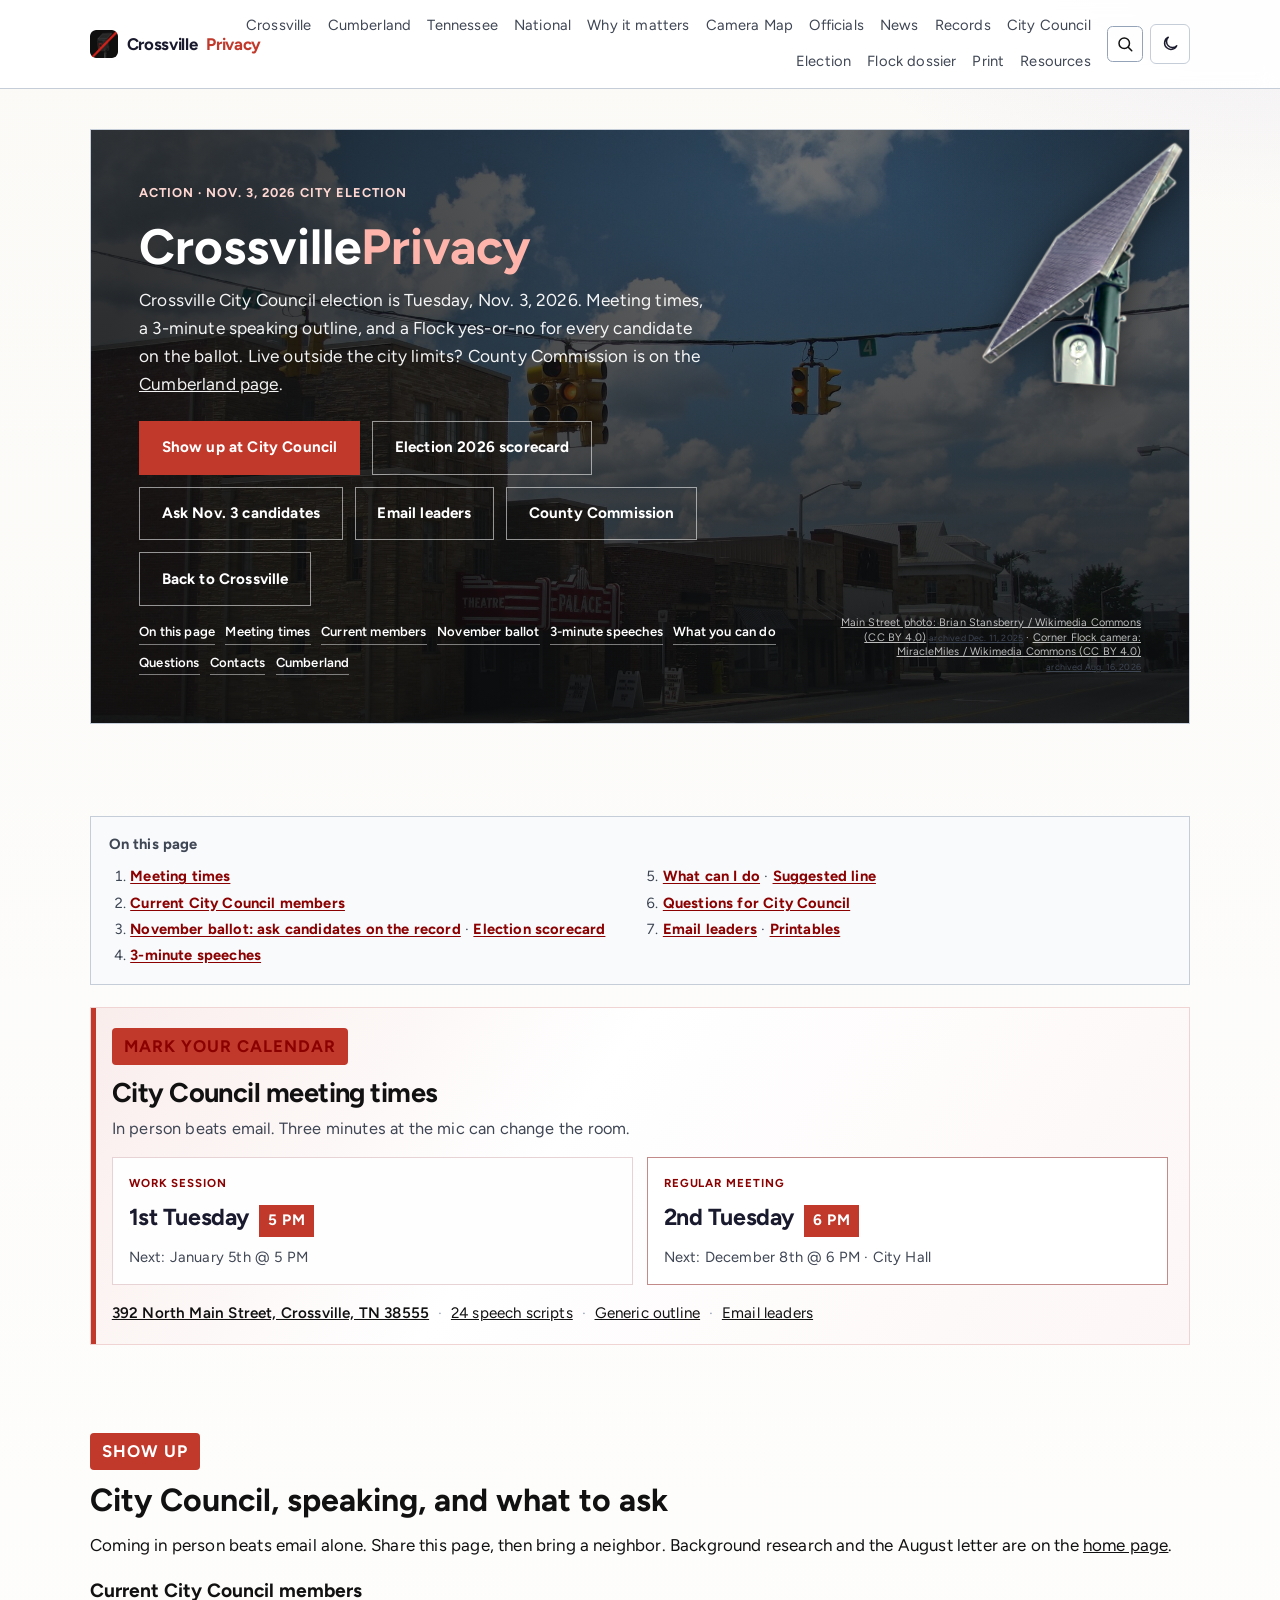
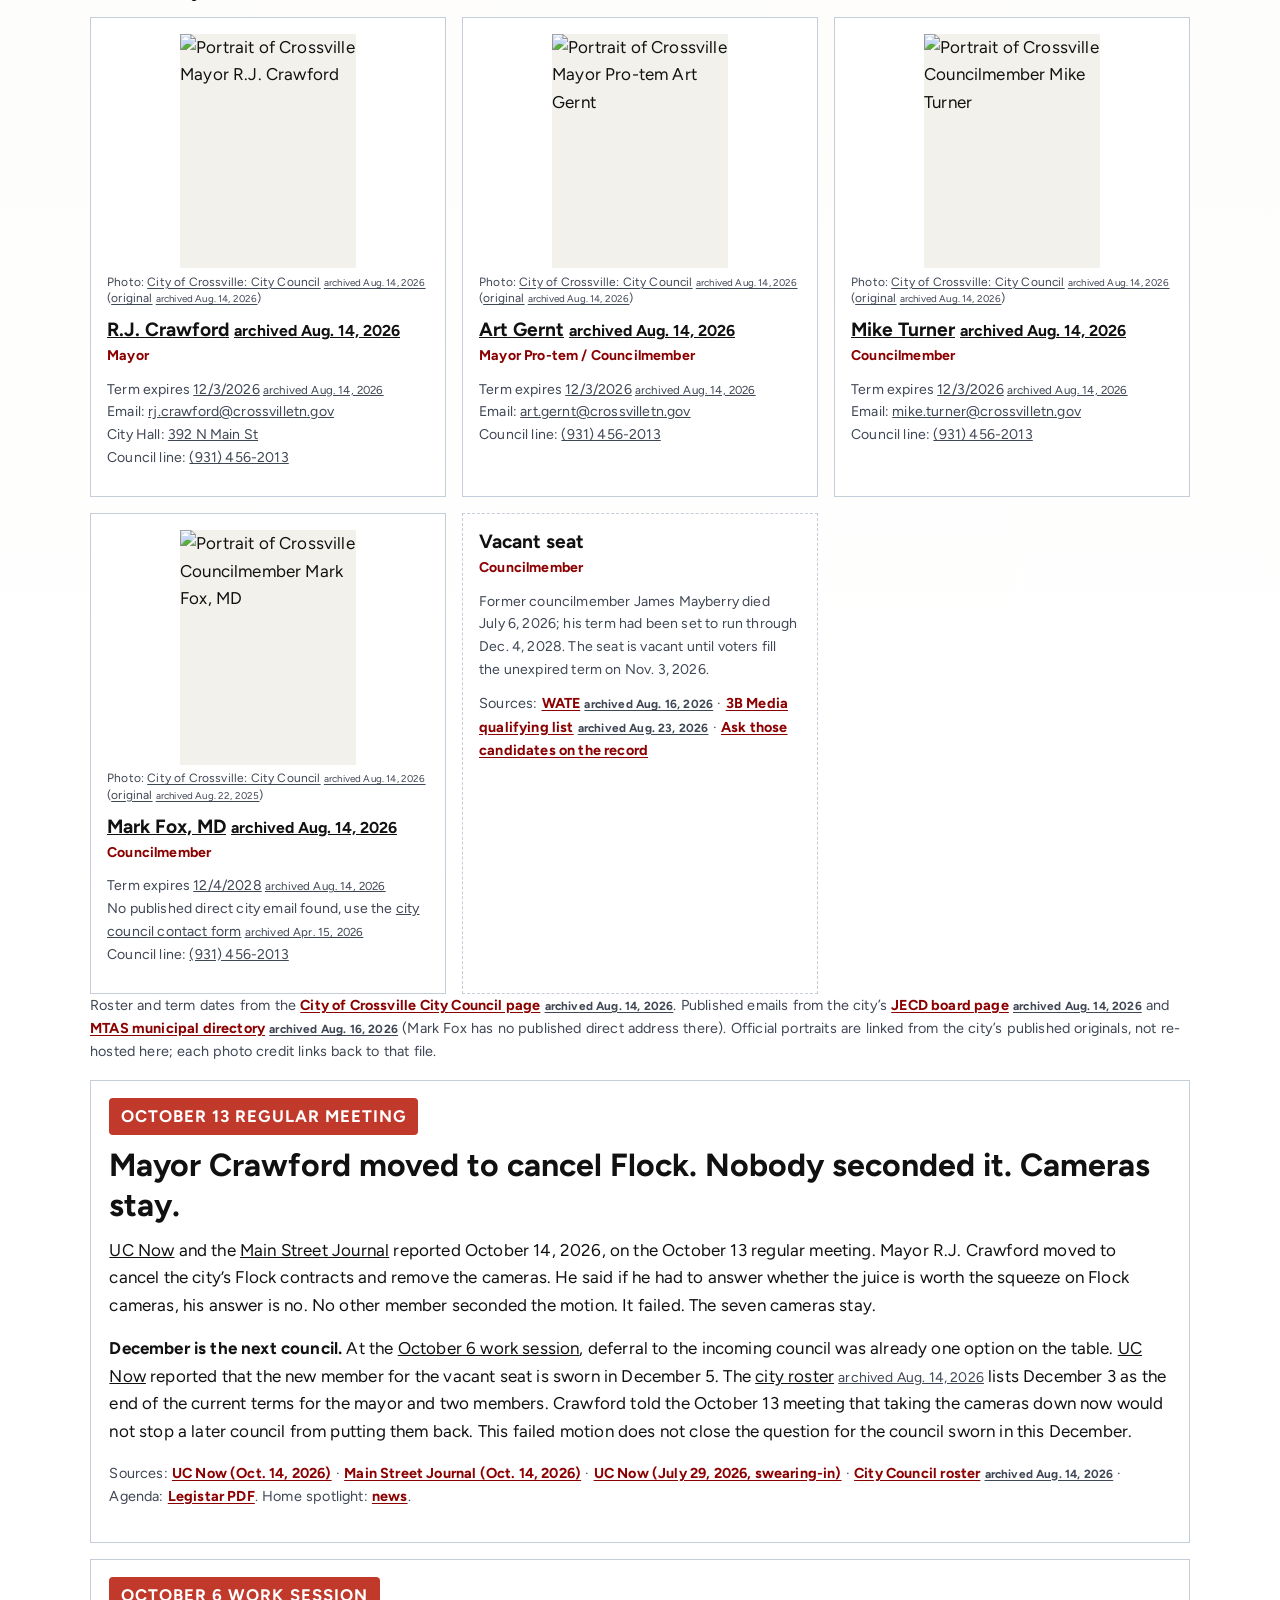
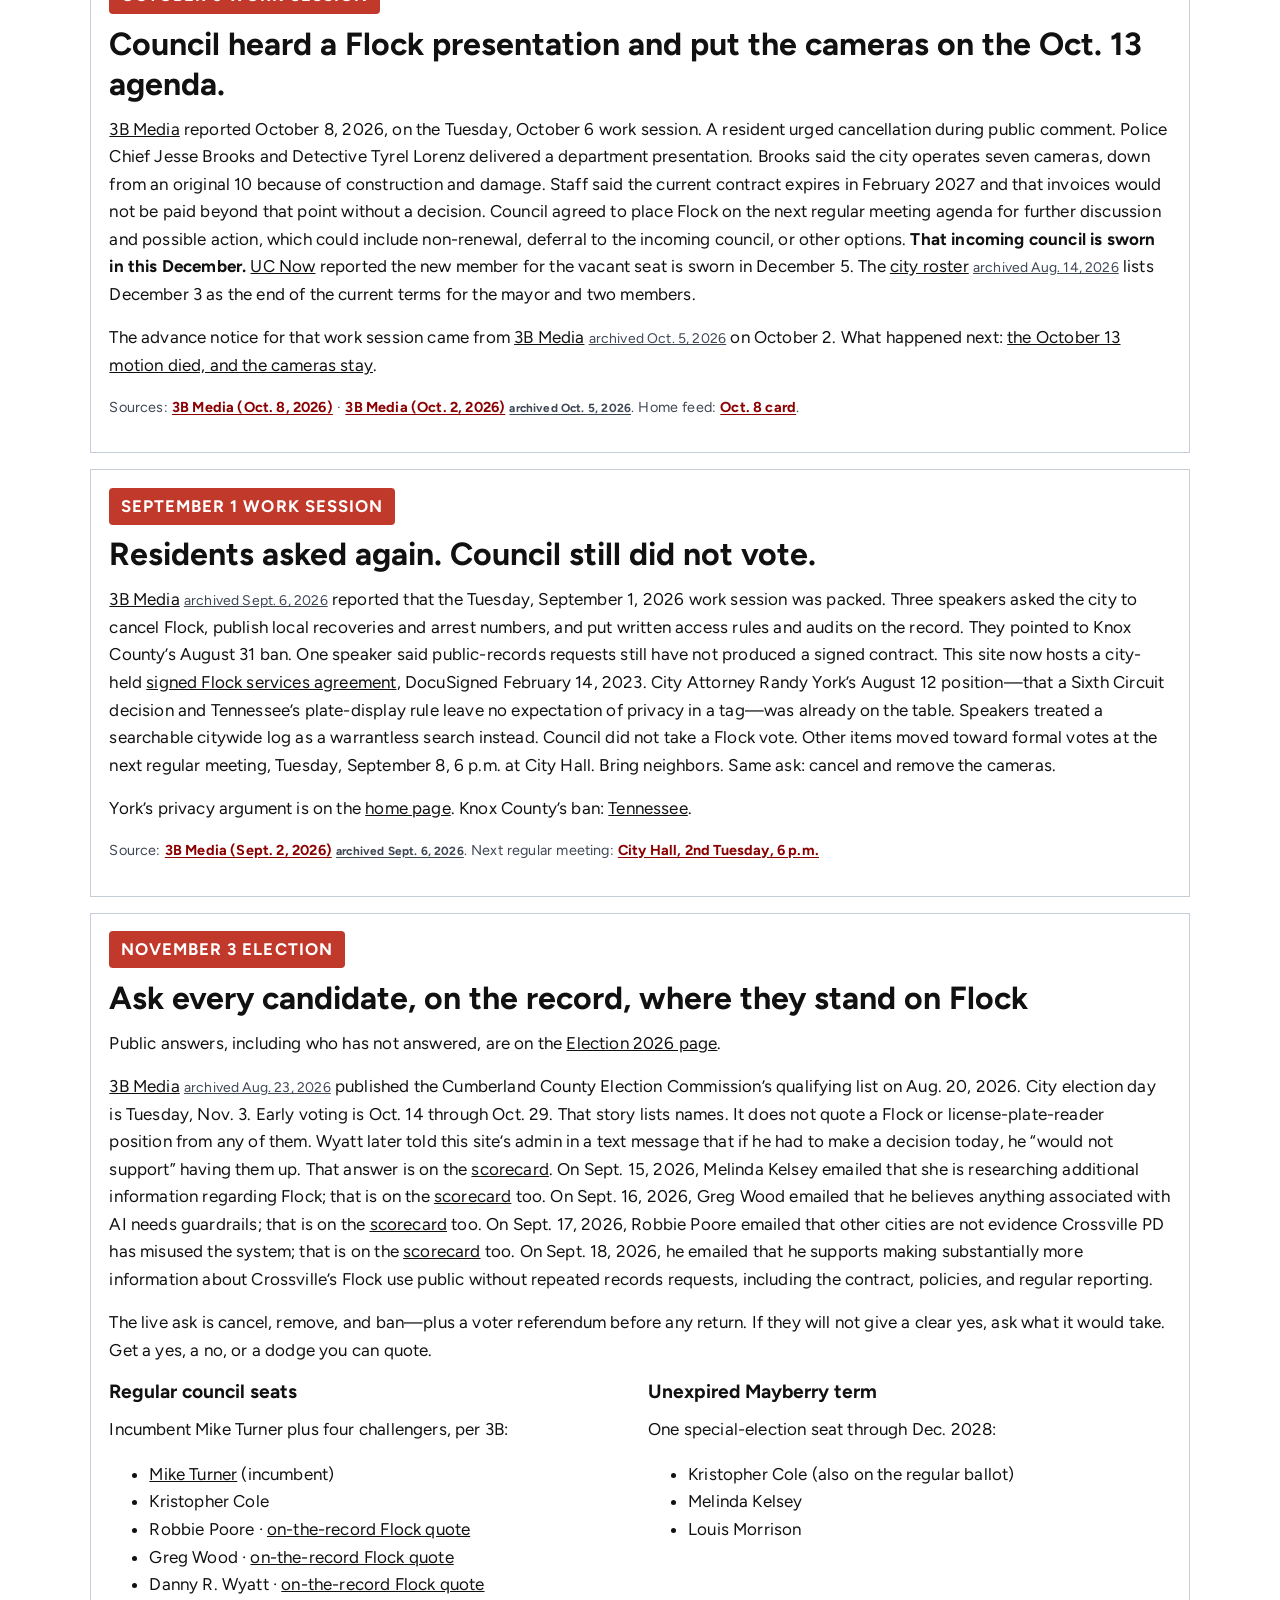
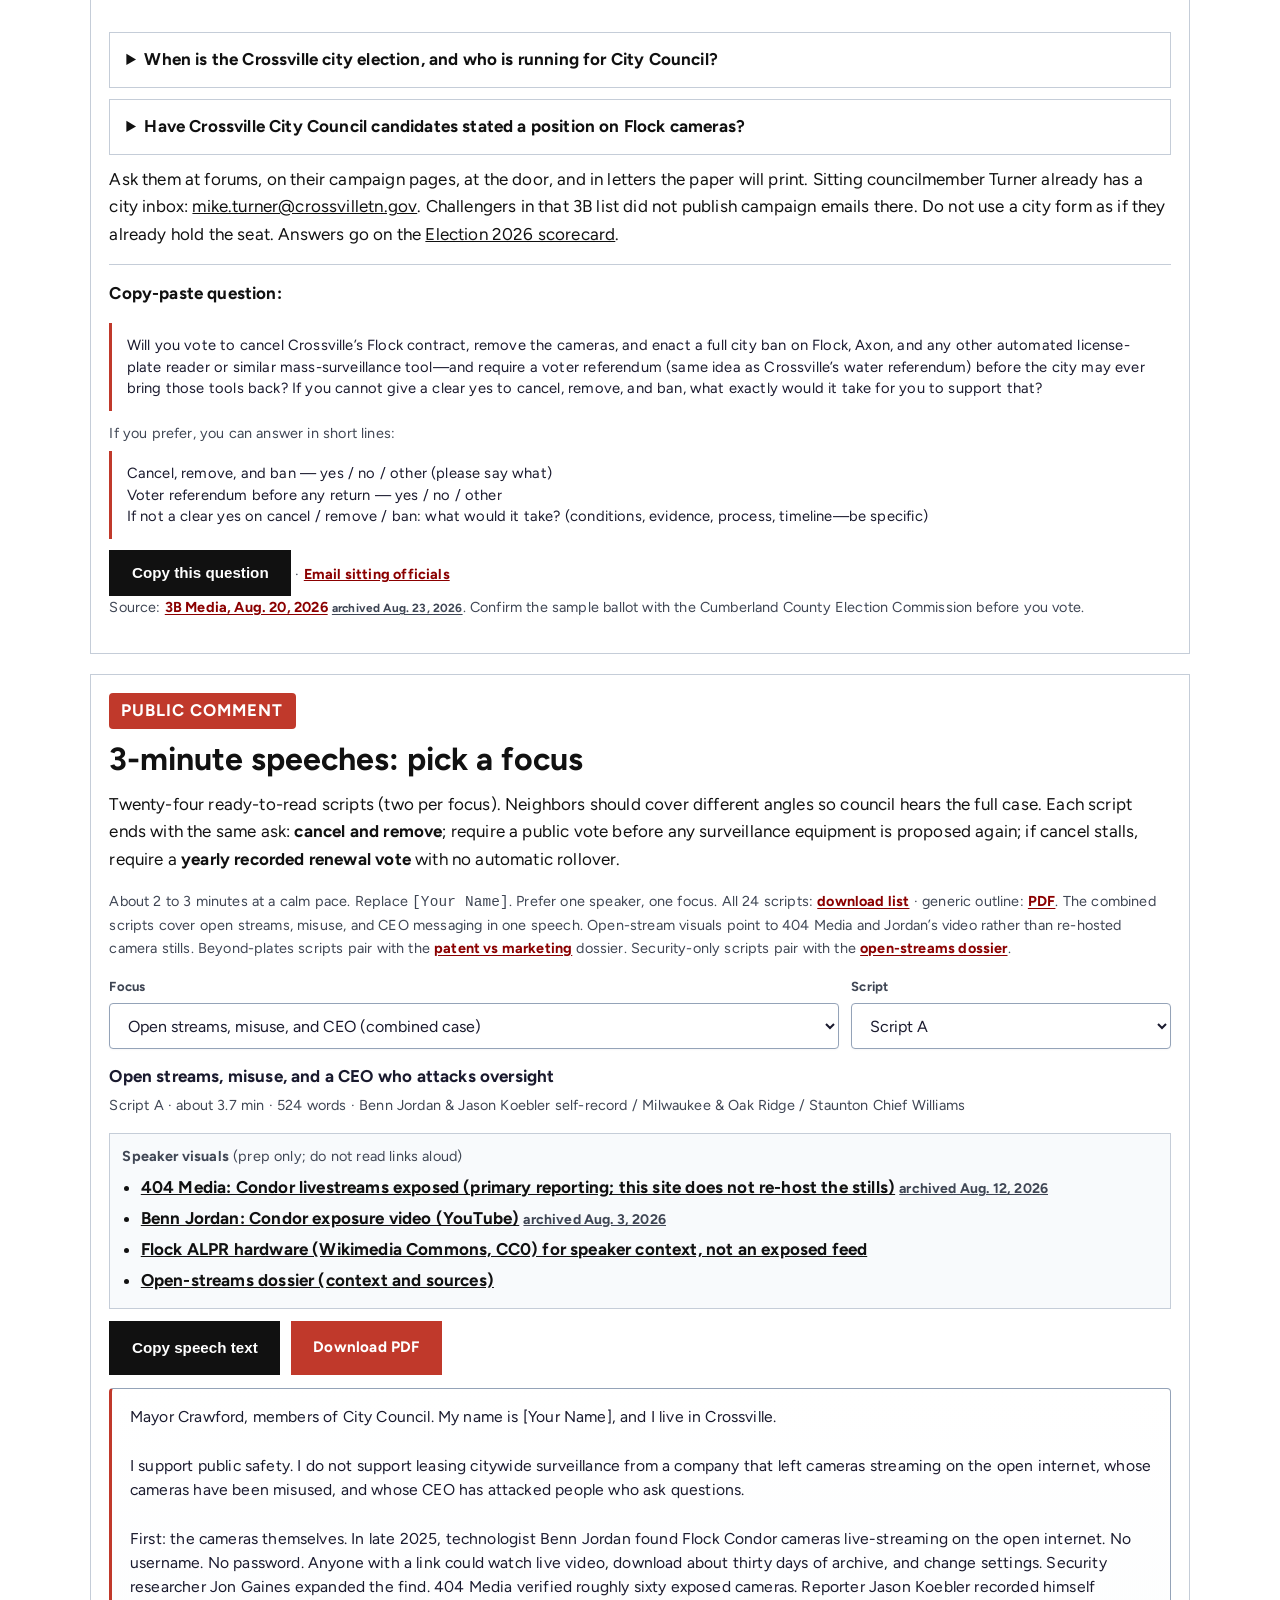
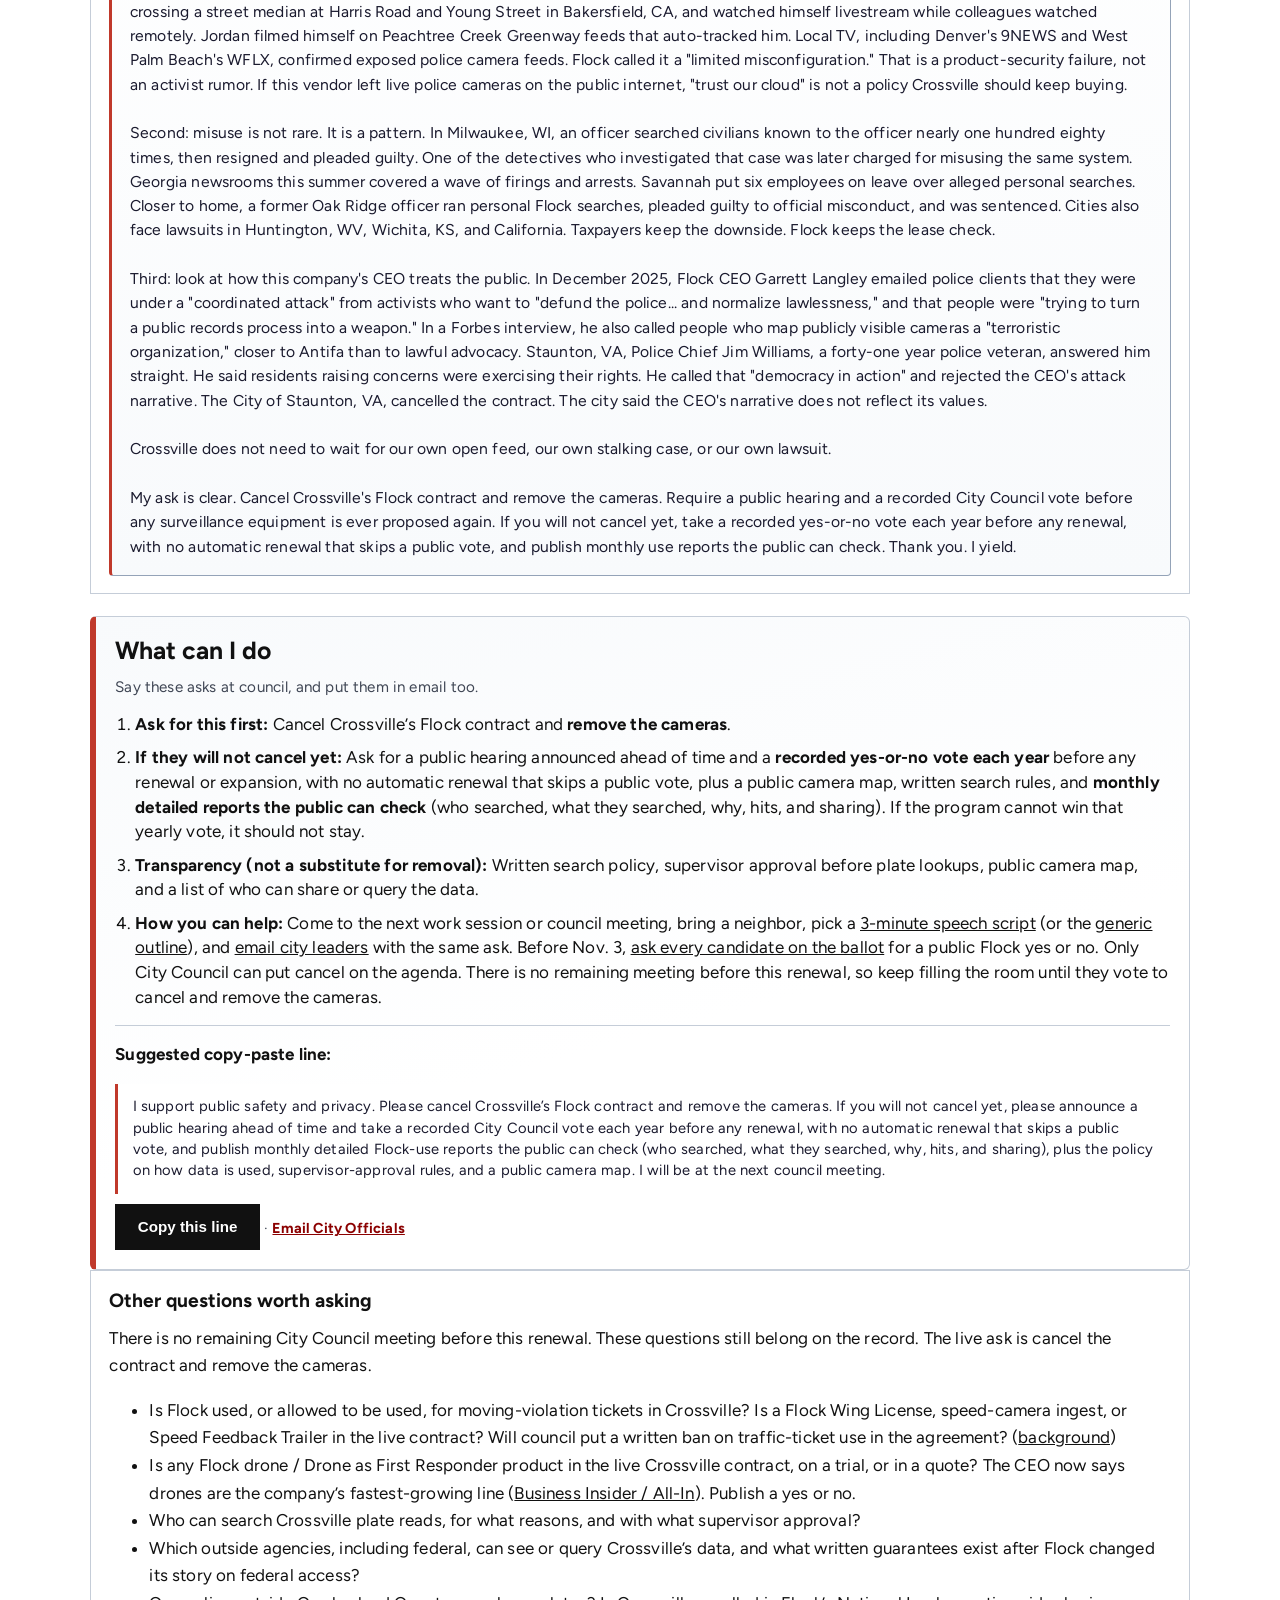
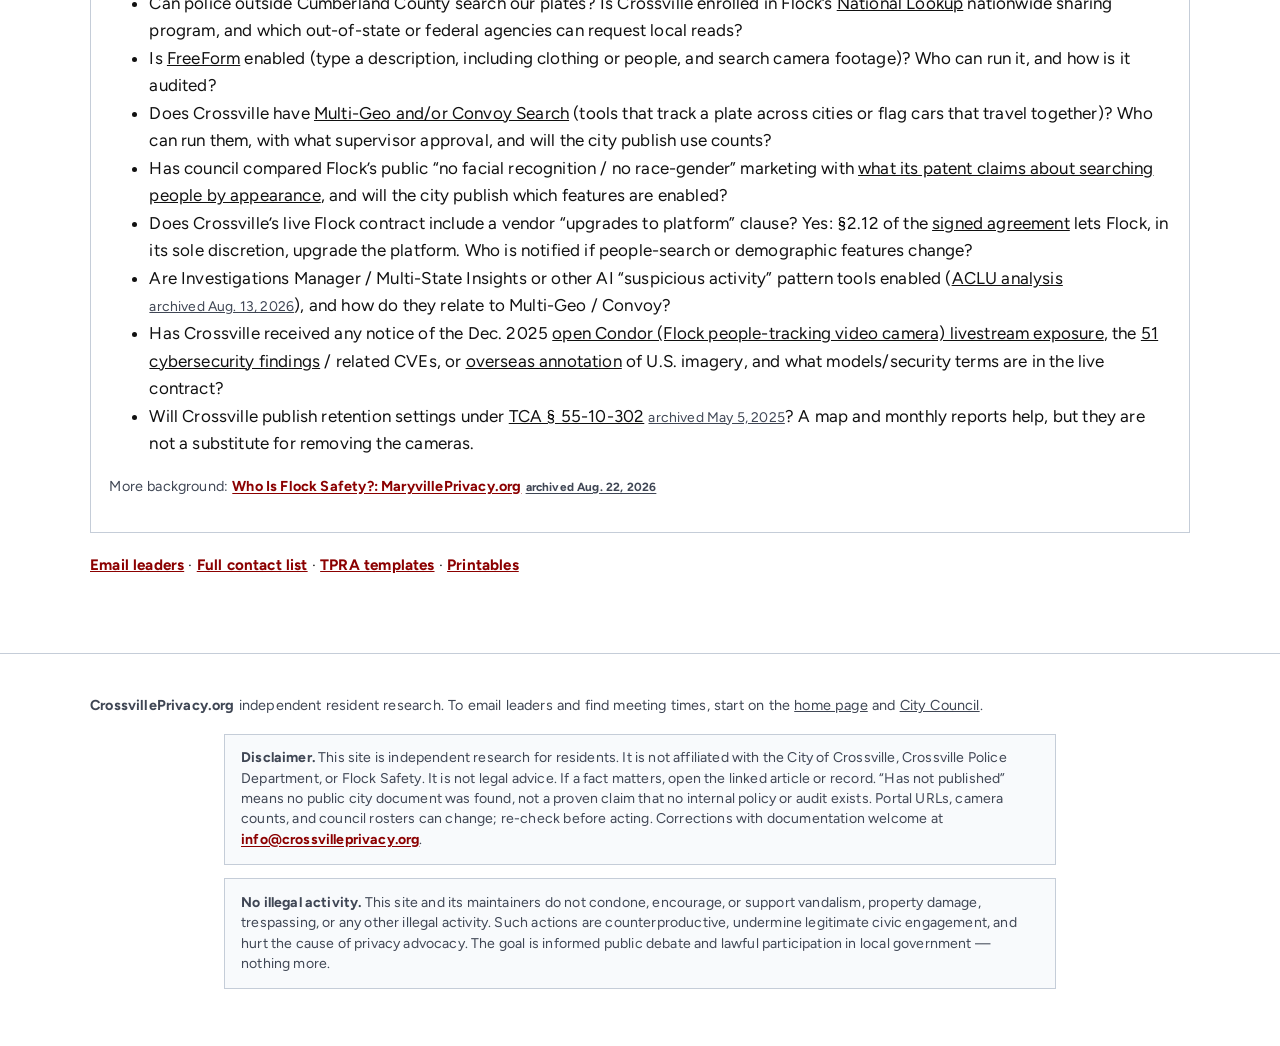
==== commit dceaff90: "Log Crossville’s failed Flock motion, Taos’s non-renewal, and the October 13–14 national updates." ====
--- a/council.html
+++ b/council.html
@@ -277,16 +277,17 @@
 
         <div class="panel" id="oct13-council" aria-labelledby="oct13-council-heading">
           <span class="section-label">October 13 regular meeting</span>
-          <h2 id="oct13-council-heading">Flock is on the agenda for discussion and action. Show up.</h2>
-          <p>The published <a href="https://legistar.granicus.com/Crossville/meetings/2026/10/2496_A_City_Council_26-10-13_Meeting_Agenda.pdf" target="_blank" rel="noopener">October 13, 2026 City Council agenda</a> lists item <strong>26-0378 — Discussion and action regarding the Flock Camera System</strong>. The regular meeting starts at 6:00 PM in Council Chambers at City Hall, 392 North Main Street. Public comment is on the agenda. Pack the room. Tell them to cancel the contract, remove the cameras, and refuse any plate-reader replacement.</p>
-          <p class="note">Agenda: <a href="https://legistar.granicus.com/Crossville/meetings/2026/10/2496_A_City_Council_26-10-13_Meeting_Agenda.pdf" target="_blank" rel="noopener">Legistar PDF</a>. Home spotlight: <a href="index.html#oct13-flock-spotlight">news</a>. Directions: <a href="https://www.google.com/maps/dir/?api=1&amp;destination=Crossville+City+Hall,+392+North+Main+Street,+Crossville,+TN+38555" target="_blank" rel="noopener">City Hall</a>.</p>
+          <h2 id="oct13-council-heading">Mayor Crawford moved to cancel Flock. Nobody seconded it. Cameras stay.</h2>
+          <p><a href="https://theucnow.com/2026/10/14/crossville-keeps-flock-cameras-despite-removal-attempt/" target="_blank" rel="noopener">UC Now</a> and the <a href="https://www.mainstreetjournal.llc/is-the-juice-worth-the-squeeze-motions-to-remove-flock-cameras-in-crossville-dies/" target="_blank" rel="noopener">Main Street Journal</a> reported October 14, 2026, on the October 13 regular meeting. Mayor R.J. Crawford moved to cancel the city’s Flock contracts and remove the cameras. He said if he had to answer whether the juice is worth the squeeze on Flock cameras, his answer is no. No other member seconded the motion. It failed. The seven cameras stay.</p>
+          <p><strong>December is the next council.</strong> At the <a href="#oct6-work-session">October 6 work session</a>, deferral to the incoming council was already one option on the table. <a href="https://theucnow.com/2026/07/29/crossville-council-votes-to-leave-mayberry-seat-vacant/" target="_blank" rel="noopener">UC Now</a> reported that the new member for the vacant seat is sworn in December 5. The <a href="https://crossvilletn.gov/city-council/" target="_blank" rel="noopener">city roster</a> <a class="source-archive" href="https://web.archive.org/web/20260814184157/https://crossvilletn.gov/city-council/" target="_blank" rel="noopener" title="Wayback Machine snapshot"><time datetime="2026-08-14T18:41:57Z">archived Aug. 14, 2026</time></a> lists December 3 as the end of the current terms for the mayor and two members. Crawford told the October 13 meeting that taking the cameras down now would not stop a later council from putting them back. This failed motion does not close the question for the council sworn in this December.</p>
+          <p class="note">Sources: <a href="https://theucnow.com/2026/10/14/crossville-keeps-flock-cameras-despite-removal-attempt/" target="_blank" rel="noopener">UC Now (Oct. 14, 2026)</a> · <a href="https://www.mainstreetjournal.llc/is-the-juice-worth-the-squeeze-motions-to-remove-flock-cameras-in-crossville-dies/" target="_blank" rel="noopener">Main Street Journal (Oct. 14, 2026)</a> · <a href="https://theucnow.com/2026/07/29/crossville-council-votes-to-leave-mayberry-seat-vacant/" target="_blank" rel="noopener">UC Now (July 29, 2026, swearing-in)</a> · <a href="https://crossvilletn.gov/city-council/" target="_blank" rel="noopener">City Council roster</a> <a class="source-archive" href="https://web.archive.org/web/20260814184157/https://crossvilletn.gov/city-council/" target="_blank" rel="noopener" title="Wayback Machine snapshot"><time datetime="2026-08-14T18:41:57Z">archived Aug. 14, 2026</time></a> · Agenda: <a href="https://legistar.granicus.com/Crossville/meetings/2026/10/2496_A_City_Council_26-10-13_Meeting_Agenda.pdf" target="_blank" rel="noopener">Legistar PDF</a>. Home spotlight: <a href="index.html#oct13-flock-spotlight">news</a>.</p>
         </div>
 
         <div class="panel" id="oct6-work-session" aria-labelledby="oct6-work-session-heading">
           <span class="section-label">October 6 work session</span>
           <h2 id="oct6-work-session-heading">Council heard a Flock presentation and put the cameras on the Oct. 13 agenda.</h2>
-          <p><a href="https://3bmedianews.com/crossville-council-hears-flock-camera-presentation-amid-public-calls-to-cancel-contract/" target="_blank" rel="noopener">3B Media</a> reported October 8, 2026, on the Tuesday, October 6 work session. A resident urged cancellation during public comment. Police Chief Jesse Brooks and Detective Tyrel Lorenz delivered a department presentation. Brooks said the city operates seven cameras, down from an original 10 because of construction and damage. Staff said the current contract expires in February 2027 and that invoices would not be paid beyond that point without a decision. Council agreed to place Flock on the next regular meeting agenda for further discussion and possible action, which could include non-renewal, deferral to the incoming council, or other options.</p>
-          <p>The advance notice for that work session came from <a href="https://3bmedianews.com/water-rates-flock-cameras-infrastructure-and-more-at-tuesdays-crossville-city-council-work-session/" target="_blank" rel="noopener">3B Media</a> <a class="source-archive" href="https://web.archive.org/web/20261005155104/https://3bmedianews.com/water-rates-flock-cameras-infrastructure-and-more-at-tuesdays-crossville-city-council-work-session/" target="_blank" rel="noopener" title="Wayback Machine snapshot"><time datetime="2026-10-05T15:51:04Z">archived Oct. 5, 2026</time></a> on October 2. Next step: <a href="#oct13-council">October 13 regular meeting</a>.</p>
+          <p><a href="https://3bmedianews.com/crossville-council-hears-flock-camera-presentation-amid-public-calls-to-cancel-contract/" target="_blank" rel="noopener">3B Media</a> reported October 8, 2026, on the Tuesday, October 6 work session. A resident urged cancellation during public comment. Police Chief Jesse Brooks and Detective Tyrel Lorenz delivered a department presentation. Brooks said the city operates seven cameras, down from an original 10 because of construction and damage. Staff said the current contract expires in February 2027 and that invoices would not be paid beyond that point without a decision. Council agreed to place Flock on the next regular meeting agenda for further discussion and possible action, which could include non-renewal, deferral to the incoming council, or other options. <strong>That incoming council is sworn in this December.</strong> <a href="https://theucnow.com/2026/07/29/crossville-council-votes-to-leave-mayberry-seat-vacant/" target="_blank" rel="noopener">UC Now</a> reported the new member for the vacant seat is sworn in December 5. The <a href="https://crossvilletn.gov/city-council/" target="_blank" rel="noopener">city roster</a> <a class="source-archive" href="https://web.archive.org/web/20260814184157/https://crossvilletn.gov/city-council/" target="_blank" rel="noopener" title="Wayback Machine snapshot"><time datetime="2026-08-14T18:41:57Z">archived Aug. 14, 2026</time></a> lists December 3 as the end of the current terms for the mayor and two members.</p>
+          <p>The advance notice for that work session came from <a href="https://3bmedianews.com/water-rates-flock-cameras-infrastructure-and-more-at-tuesdays-crossville-city-council-work-session/" target="_blank" rel="noopener">3B Media</a> <a class="source-archive" href="https://web.archive.org/web/20261005155104/https://3bmedianews.com/water-rates-flock-cameras-infrastructure-and-more-at-tuesdays-crossville-city-council-work-session/" target="_blank" rel="noopener" title="Wayback Machine snapshot"><time datetime="2026-10-05T15:51:04Z">archived Oct. 5, 2026</time></a> on October 2. What happened next: <a href="#oct13-council">the October 13 motion died, and the cameras stay</a>.</p>
           <p class="note">Sources: <a href="https://3bmedianews.com/crossville-council-hears-flock-camera-presentation-amid-public-calls-to-cancel-contract/" target="_blank" rel="noopener">3B Media (Oct. 8, 2026)</a> · <a href="https://3bmedianews.com/water-rates-flock-cameras-infrastructure-and-more-at-tuesdays-crossville-city-council-work-session/" target="_blank" rel="noopener">3B Media (Oct. 2, 2026)</a> <a class="source-archive" href="https://web.archive.org/web/20261005155104/https://3bmedianews.com/water-rates-flock-cameras-infrastructure-and-more-at-tuesdays-crossville-city-council-work-session/" target="_blank" rel="noopener" title="Wayback Machine snapshot"><time datetime="2026-10-05T15:51:04Z">archived Oct. 5, 2026</time></a>. Home feed: <a href="index.html#oct6-flock-work-session-recap">Oct. 8 card</a>.</p>
         </div>
 
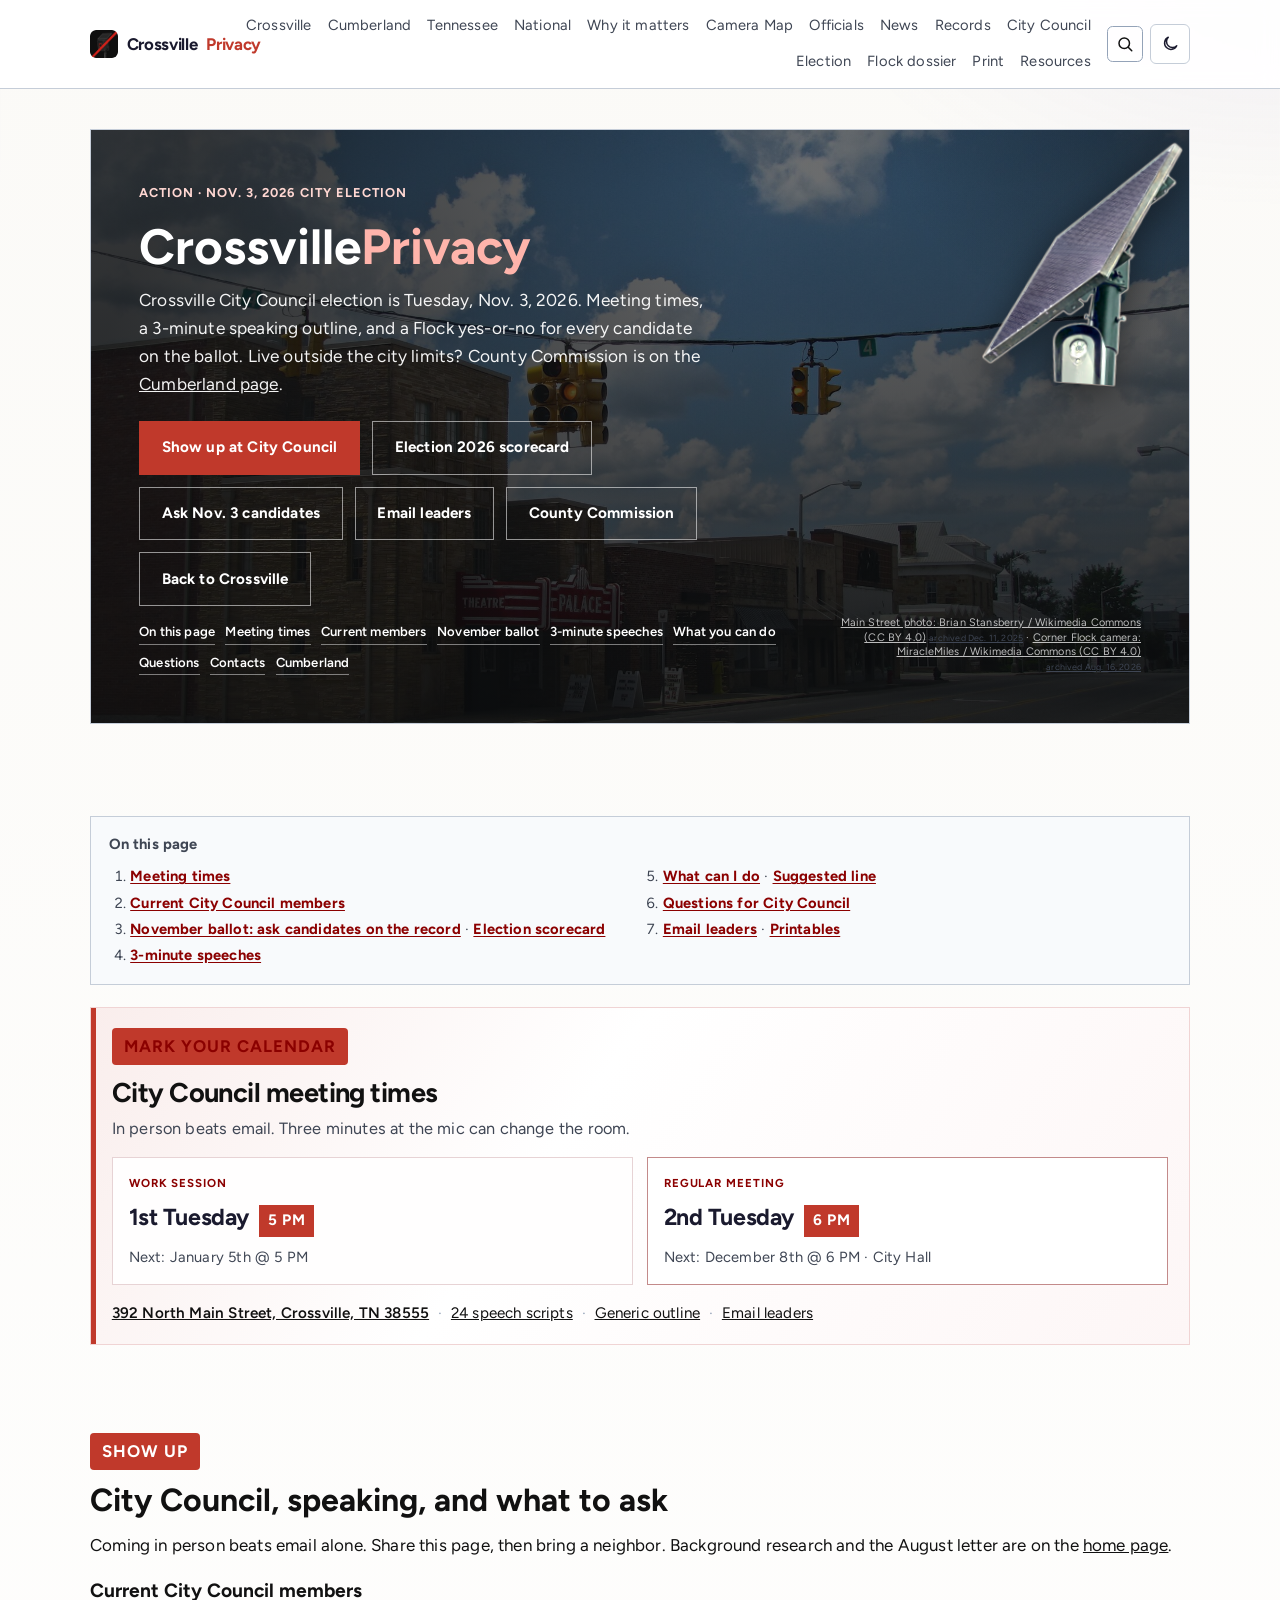
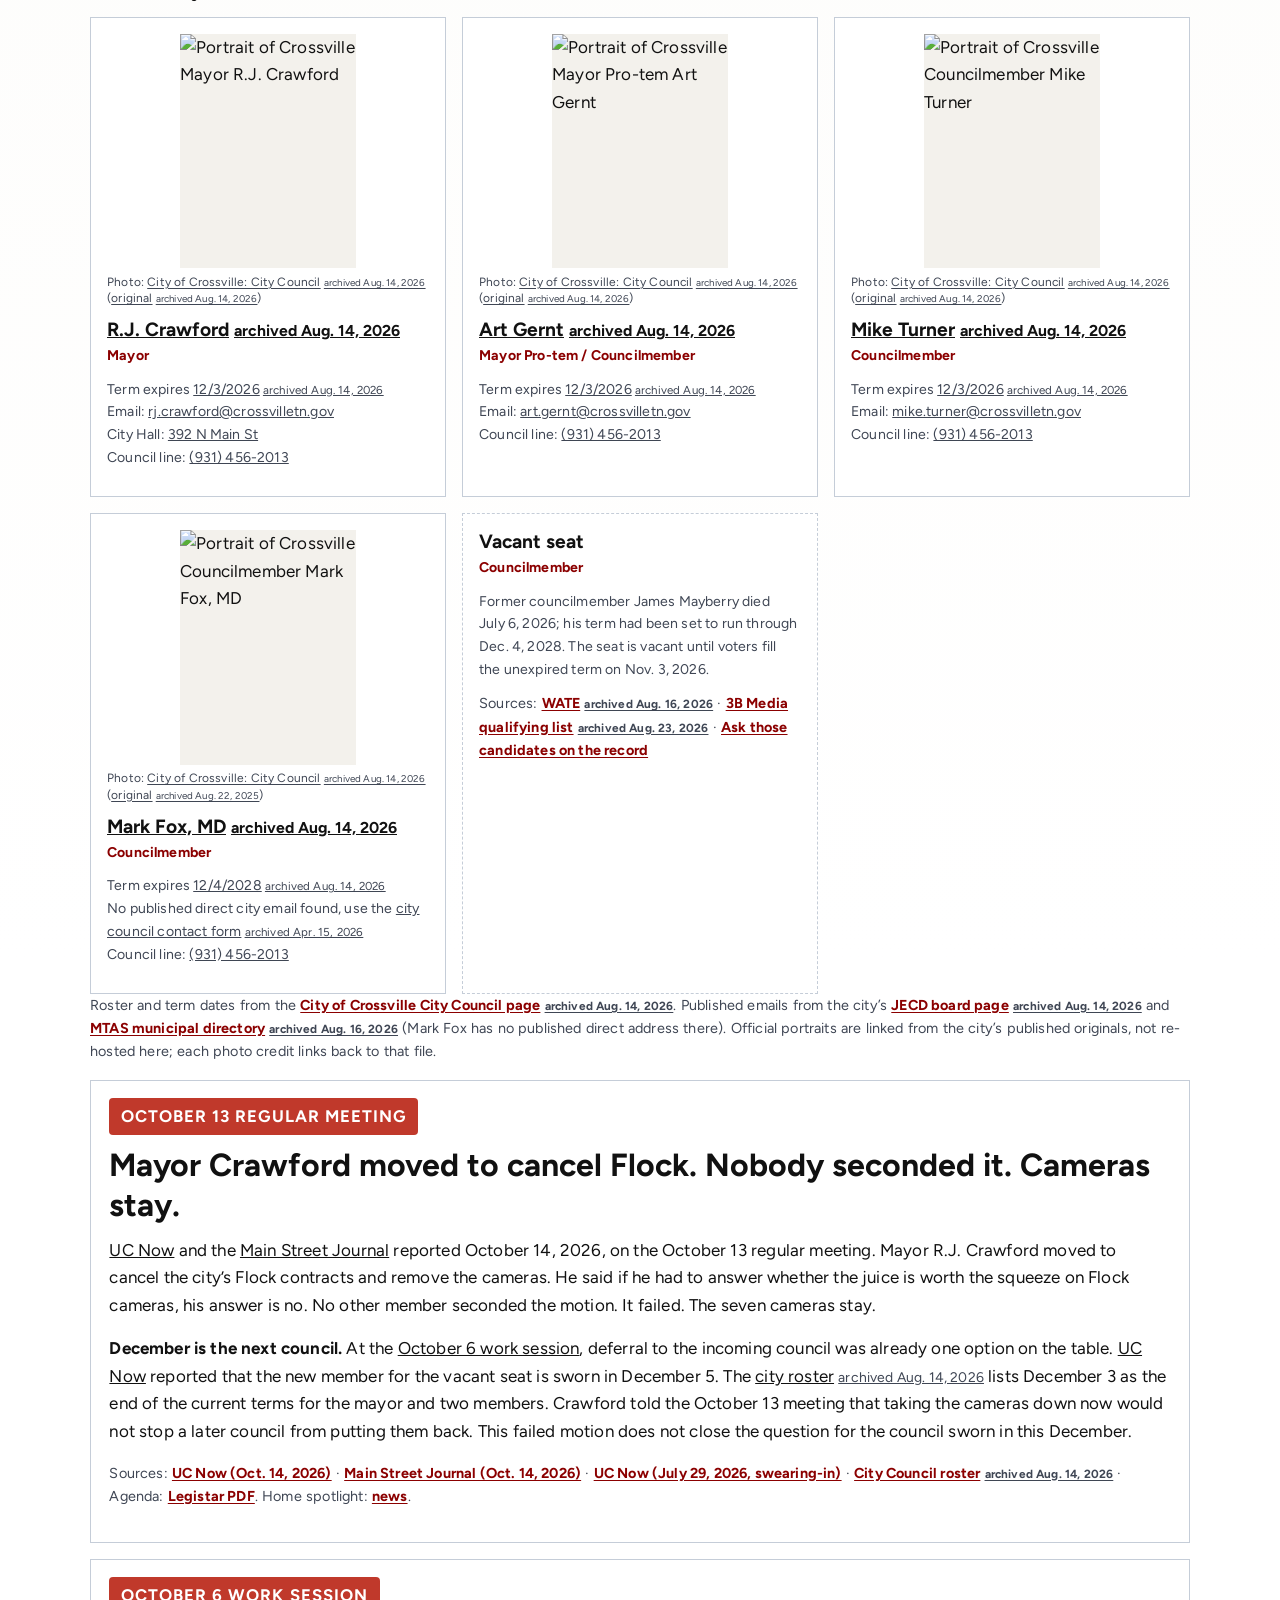
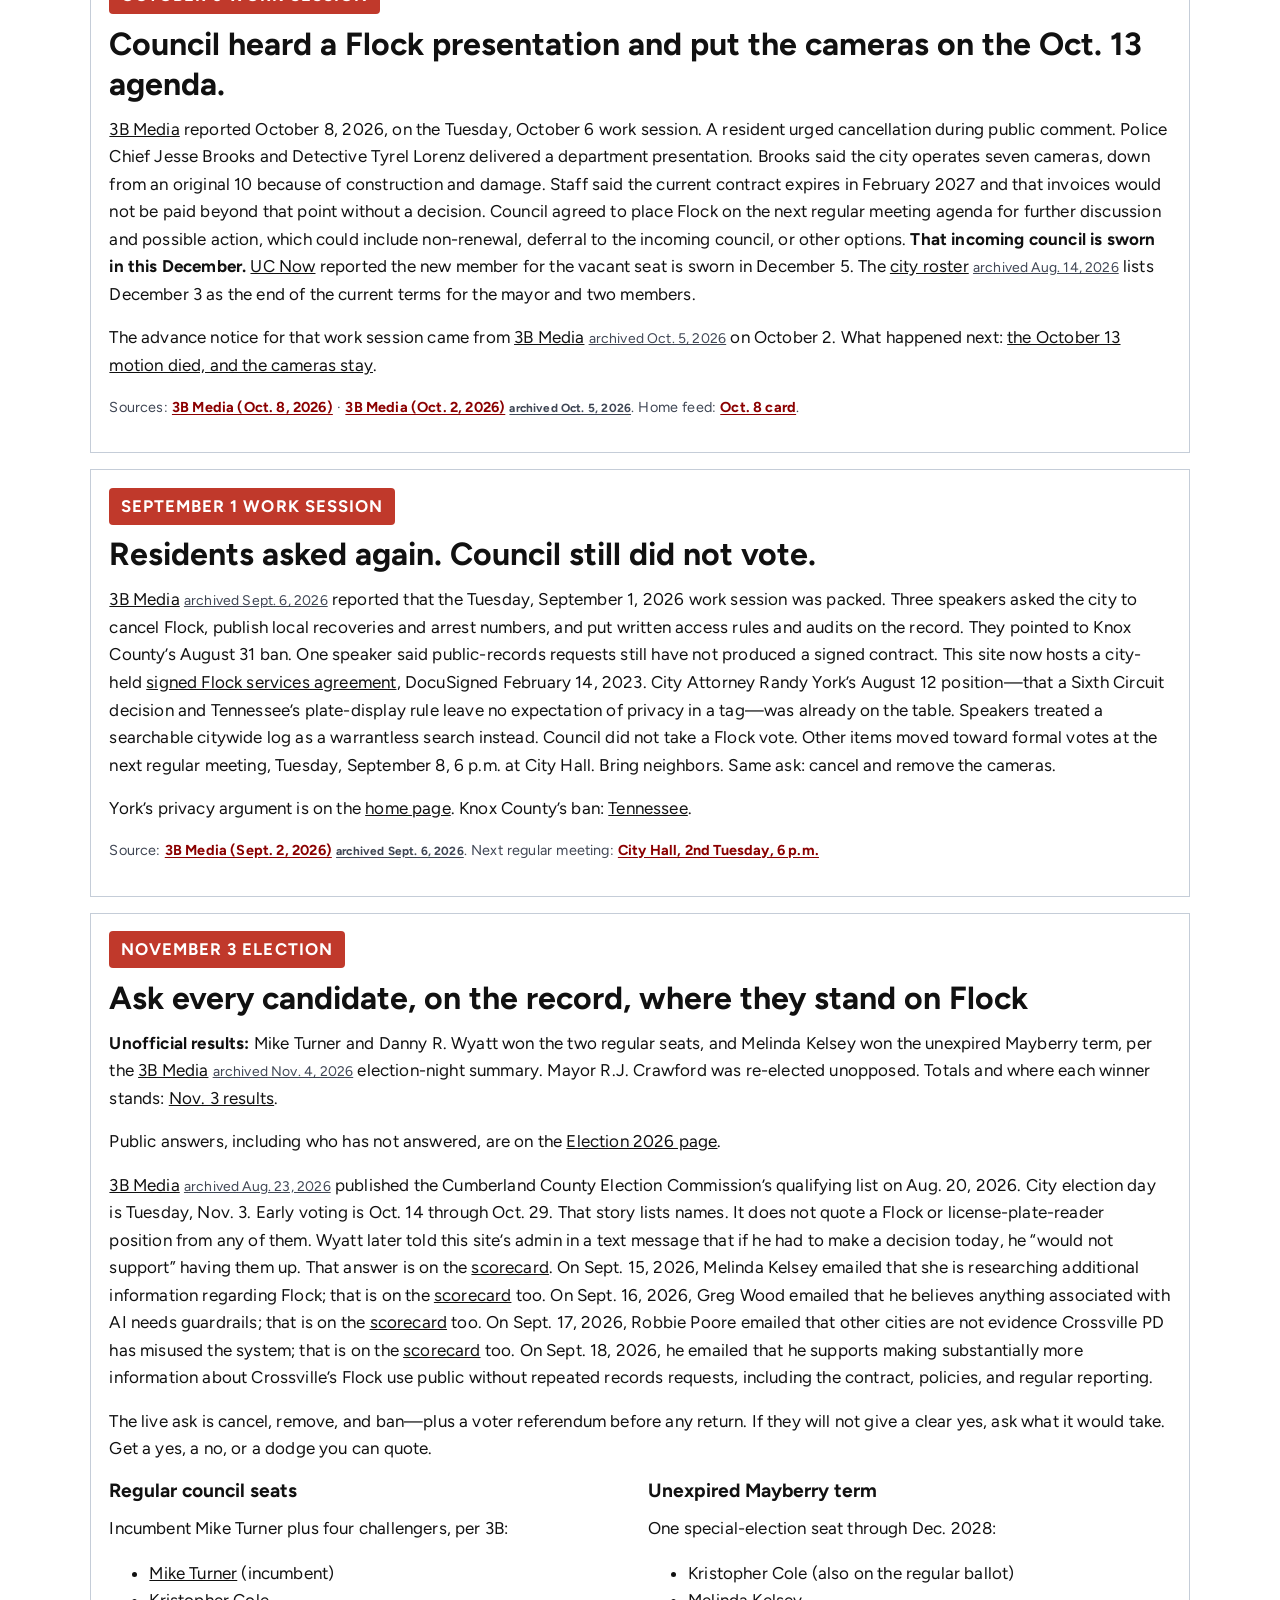
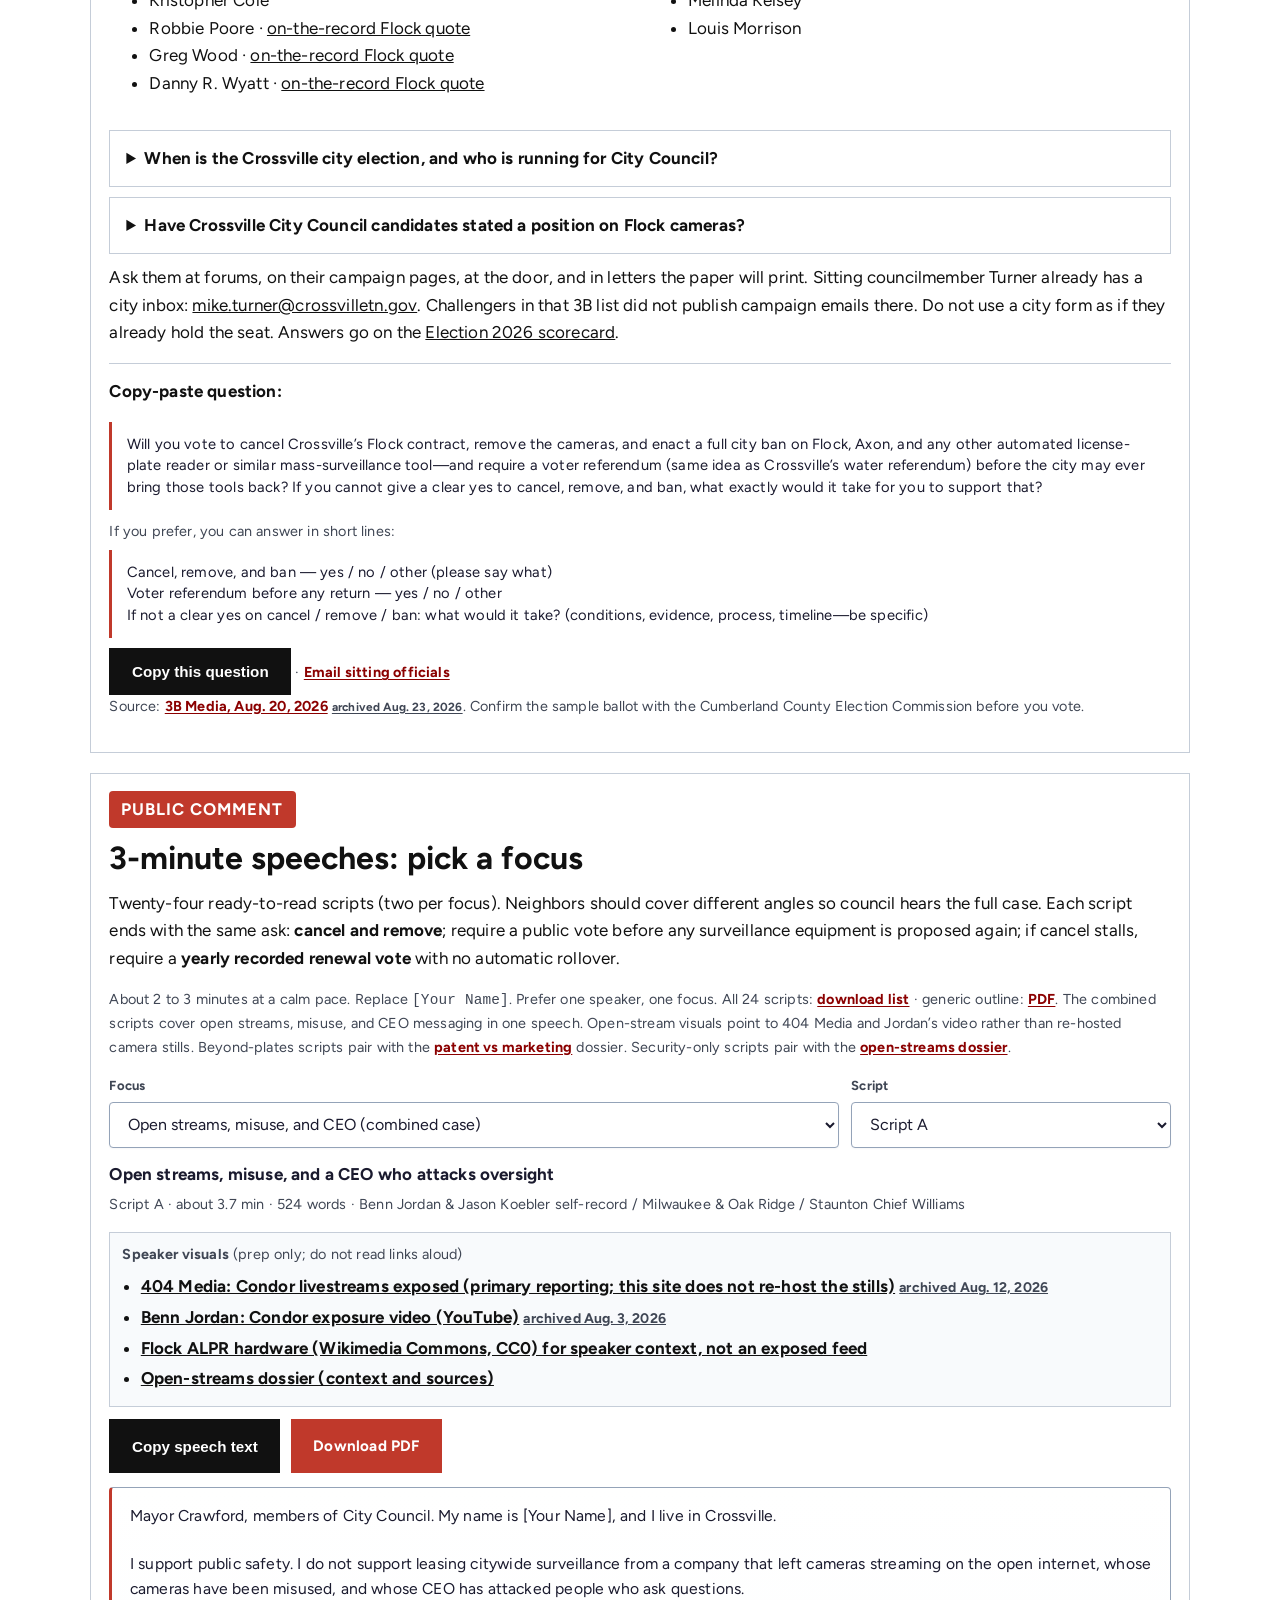
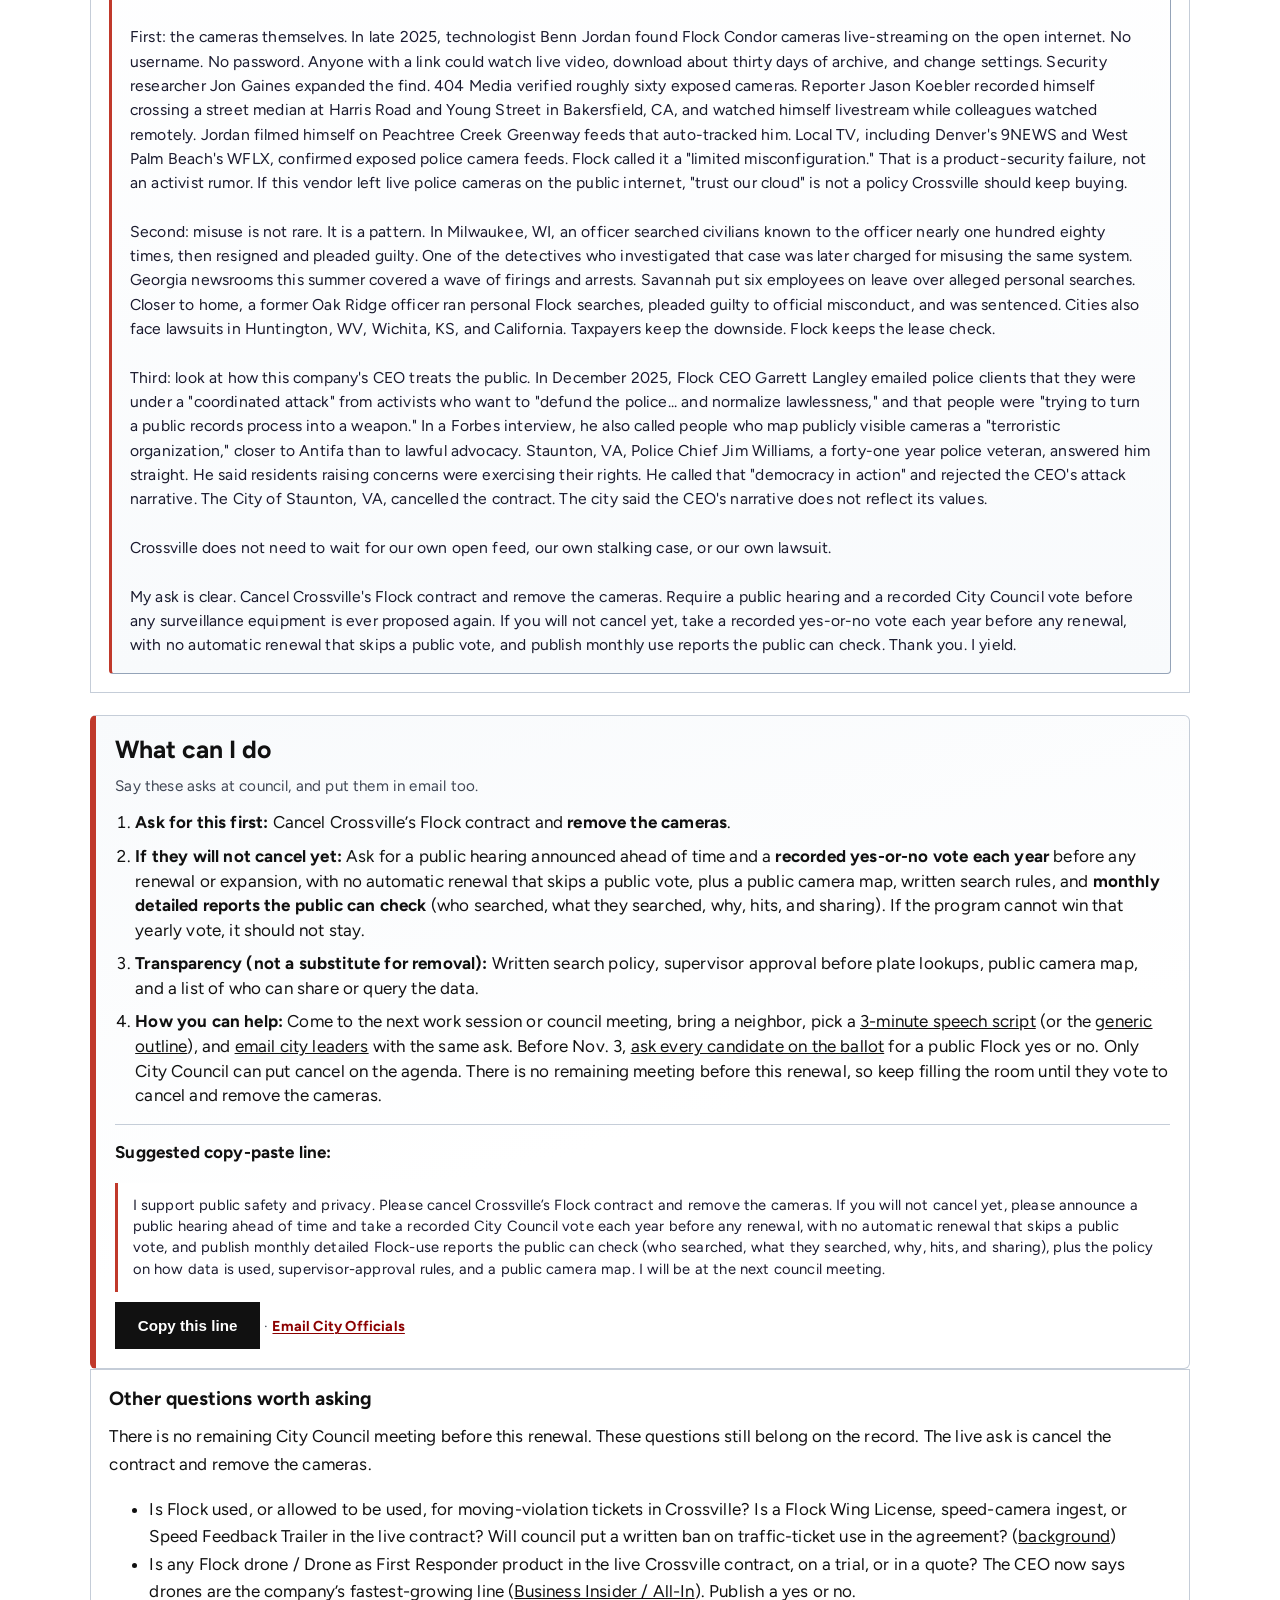
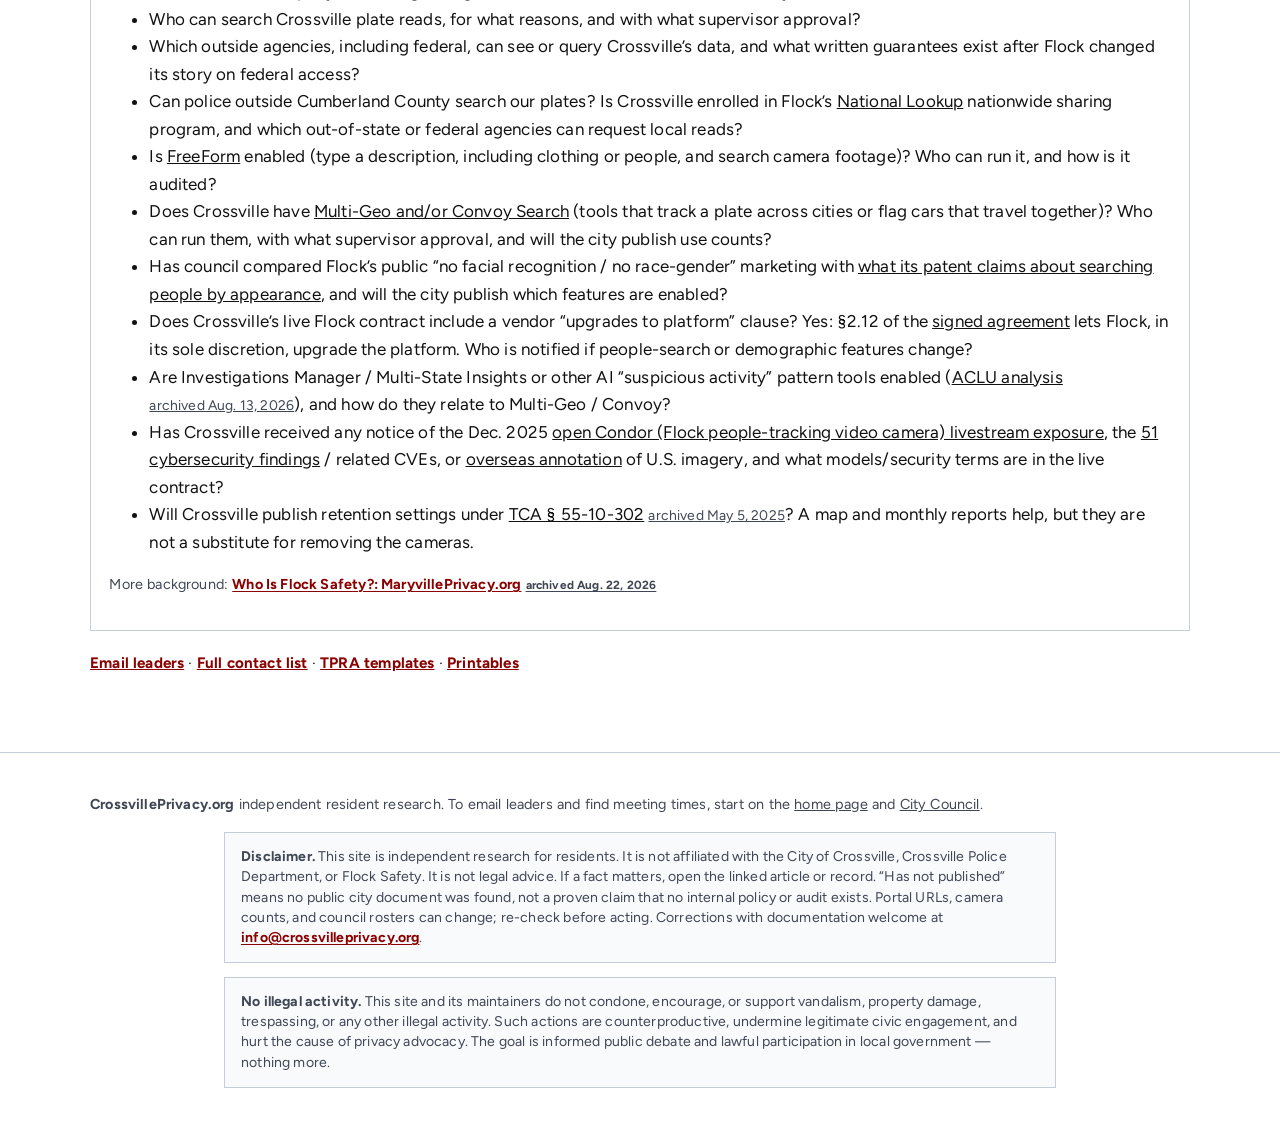
==== commit e2774f97: "Log early-November Flock news, the Nov. 3 results, and October search logs. Add Taylor, Renton, Nant" ====
--- a/council.html
+++ b/council.html
@@ -77,7 +77,7 @@
             "name": "When is the Crossville city election, and who is running for City Council?",
             "acceptedAnswer": {
               "@type": "Answer",
-              "text": "Election day is Tuesday, Nov. 3, 2026. Early voting is Oct. 14 through Oct. 29. Regular City Council seats: Mike Turner (incumbent), Kristopher Cole, Robbie Poore, Greg Wood, and Danny R. Wyatt. Unexpired Mayberry term: Kristopher Cole, Melinda Kelsey, and Louis Morrison. Those names come from the Aug. 20, 2026 3B Media qualifying list. Confirm the sample ballot with the Cumberland County Election Commission before you vote."
+              "text": "The election was Tuesday, Nov. 3, 2026. Unofficial winners: Mike Turner and Danny R. Wyatt (regular seats) and Melinda Kelsey (unexpired term). On the ballot, regular City Council seats: Mike Turner (incumbent), Kristopher Cole, Robbie Poore, Greg Wood, and Danny R. Wyatt. Unexpired Mayberry term: Kristopher Cole, Melinda Kelsey, and Louis Morrison. Those names come from the Aug. 20, 2026 3B Media qualifying list. Confirm the sample ballot with the Cumberland County Election Commission before you vote."
             }
           },
           {
@@ -302,6 +302,7 @@
         <div class="panel" id="nov-ballot" aria-labelledby="nov-ballot-heading">
           <span class="section-label">November 3 election</span>
           <h2 id="nov-ballot-heading">Ask every candidate, on the record, where they stand on Flock</h2>
+          <p><strong>Unofficial results:</strong> Mike Turner and Danny R. Wyatt won the two regular seats, and Melinda Kelsey won the unexpired Mayberry term, per the <a href="https://3bmedianews.com/cumberland-county-election-2026-unofficial-final-summary/" target="_blank" rel="noopener">3B Media</a> <a class="source-archive" href="https://web.archive.org/web/20261104135338/https://3bmedianews.com/cumberland-county-election-2026-unofficial-final-summary/" target="_blank" rel="noopener" title="Wayback Machine snapshot"><time datetime="2026-11-04T13:53:38Z">archived Nov. 4, 2026</time></a> election-night summary. Mayor R.J. Crawford was re-elected unopposed. Totals and where each winner stands: <a href="election.html#results">Nov.&nbsp;3 results</a>.</p>
           <p>Public answers, including who has not answered, are on the <a href="election.html#scorecard">Election 2026 page</a>.</p>
           <p><a href="https://3bmedianews.com/candidates-for-crossville-city-council-election/" target="_blank" rel="noopener">3B Media</a> <a class="source-archive" href="https://web.archive.org/web/20260823113838/https://3bmedianews.com/candidates-for-crossville-city-council-election/" target="_blank" rel="noopener" title="Wayback Machine snapshot"><time datetime="2026-08-23T11:38:38Z">archived Aug. 23, 2026</time></a> published the Cumberland County Election Commission’s qualifying list on Aug.&nbsp;20,&nbsp;2026. City election day is Tuesday, Nov.&nbsp;3. Early voting is Oct.&nbsp;14 through Oct.&nbsp;29. That story lists names. It does not quote a Flock or license-plate-reader position from any of them. Wyatt later told this site’s admin in a text message that if he had to make a decision today, he “would not support” having them up. That answer is on the <a href="election.html#score-danny-wyatt">scorecard</a>. On Sept.&nbsp;15,&nbsp;2026, Melinda Kelsey emailed that she is researching additional information regarding Flock; that is on the <a href="election.html#score-melinda-kelsey">scorecard</a> too. On Sept.&nbsp;16,&nbsp;2026, Greg Wood emailed that he believes anything associated with AI needs guardrails; that is on the <a href="election.html#score-greg-wood">scorecard</a> too. On Sept.&nbsp;17,&nbsp;2026, Robbie Poore emailed that other cities are not evidence Crossville PD has misused the system; that is on the <a href="election.html#score-robbie-poore">scorecard</a> too. On Sept.&nbsp;18,&nbsp;2026, he emailed that he supports making substantially more information about Crossville’s Flock use public without repeated records requests, including the contract, policies, and regular reporting.</p>
           <p>The live ask is cancel, remove, and ban—plus a voter referendum before any return. If they will not give a clear yes, ask what it would take. Get a yes, a no, or a dodge you can quote.</p>
@@ -330,7 +331,7 @@
           <div class="faq" style="margin-top:1rem;">
             <details>
               <summary>When is the Crossville city election, and who is running for City Council?</summary>
-              <p>Election day is Tuesday, Nov.&nbsp;3,&nbsp;2026. Early voting is Oct.&nbsp;14 through Oct.&nbsp;29. Regular City Council seats: <a href="#candidate-mike-turner">Mike Turner</a> (incumbent), <a href="#candidate-kristopher-cole">Kristopher Cole</a>, <a href="#candidate-robbie-poore">Robbie Poore</a>, <a href="#candidate-greg-wood">Greg Wood</a>, and <a href="#candidate-danny-wyatt">Danny R. Wyatt</a>. Unexpired Mayberry term: Cole, <a href="#candidate-melinda-kelsey">Melinda Kelsey</a>, and <a href="#candidate-louis-morrison">Louis Morrison</a>. Those names come from the Aug.&nbsp;20,&nbsp;2026 <a href="https://3bmedianews.com/candidates-for-crossville-city-council-election/" target="_blank" rel="noopener">3B Media</a> <a class="source-archive" href="https://web.archive.org/web/20260823113838/https://3bmedianews.com/candidates-for-crossville-city-council-election/" target="_blank" rel="noopener" title="Wayback Machine snapshot"><time datetime="2026-08-23T11:38:38Z">archived Aug. 23, 2026</time></a> qualifying list. Confirm the sample ballot with the Cumberland County Election Commission before you vote.</p>
+              <p>The election was Tuesday, Nov.&nbsp;3,&nbsp;2026. Unofficial winners: Turner and Wyatt (regular seats) and Kelsey (unexpired term); <a href="election.html#results">full results</a>. On the ballot, regular City Council seats: <a href="#candidate-mike-turner">Mike Turner</a> (incumbent), <a href="#candidate-kristopher-cole">Kristopher Cole</a>, <a href="#candidate-robbie-poore">Robbie Poore</a>, <a href="#candidate-greg-wood">Greg Wood</a>, and <a href="#candidate-danny-wyatt">Danny R. Wyatt</a>. Unexpired Mayberry term: Cole, <a href="#candidate-melinda-kelsey">Melinda Kelsey</a>, and <a href="#candidate-louis-morrison">Louis Morrison</a>. Those names come from the Aug.&nbsp;20,&nbsp;2026 <a href="https://3bmedianews.com/candidates-for-crossville-city-council-election/" target="_blank" rel="noopener">3B Media</a> <a class="source-archive" href="https://web.archive.org/web/20260823113838/https://3bmedianews.com/candidates-for-crossville-city-council-election/" target="_blank" rel="noopener" title="Wayback Machine snapshot"><time datetime="2026-08-23T11:38:38Z">archived Aug. 23, 2026</time></a> qualifying list. Confirm the sample ballot with the Cumberland County Election Commission before you vote.</p>
             </details>
             <details>
               <summary>Have Crossville City Council candidates stated a position on Flock cameras?</summary>
